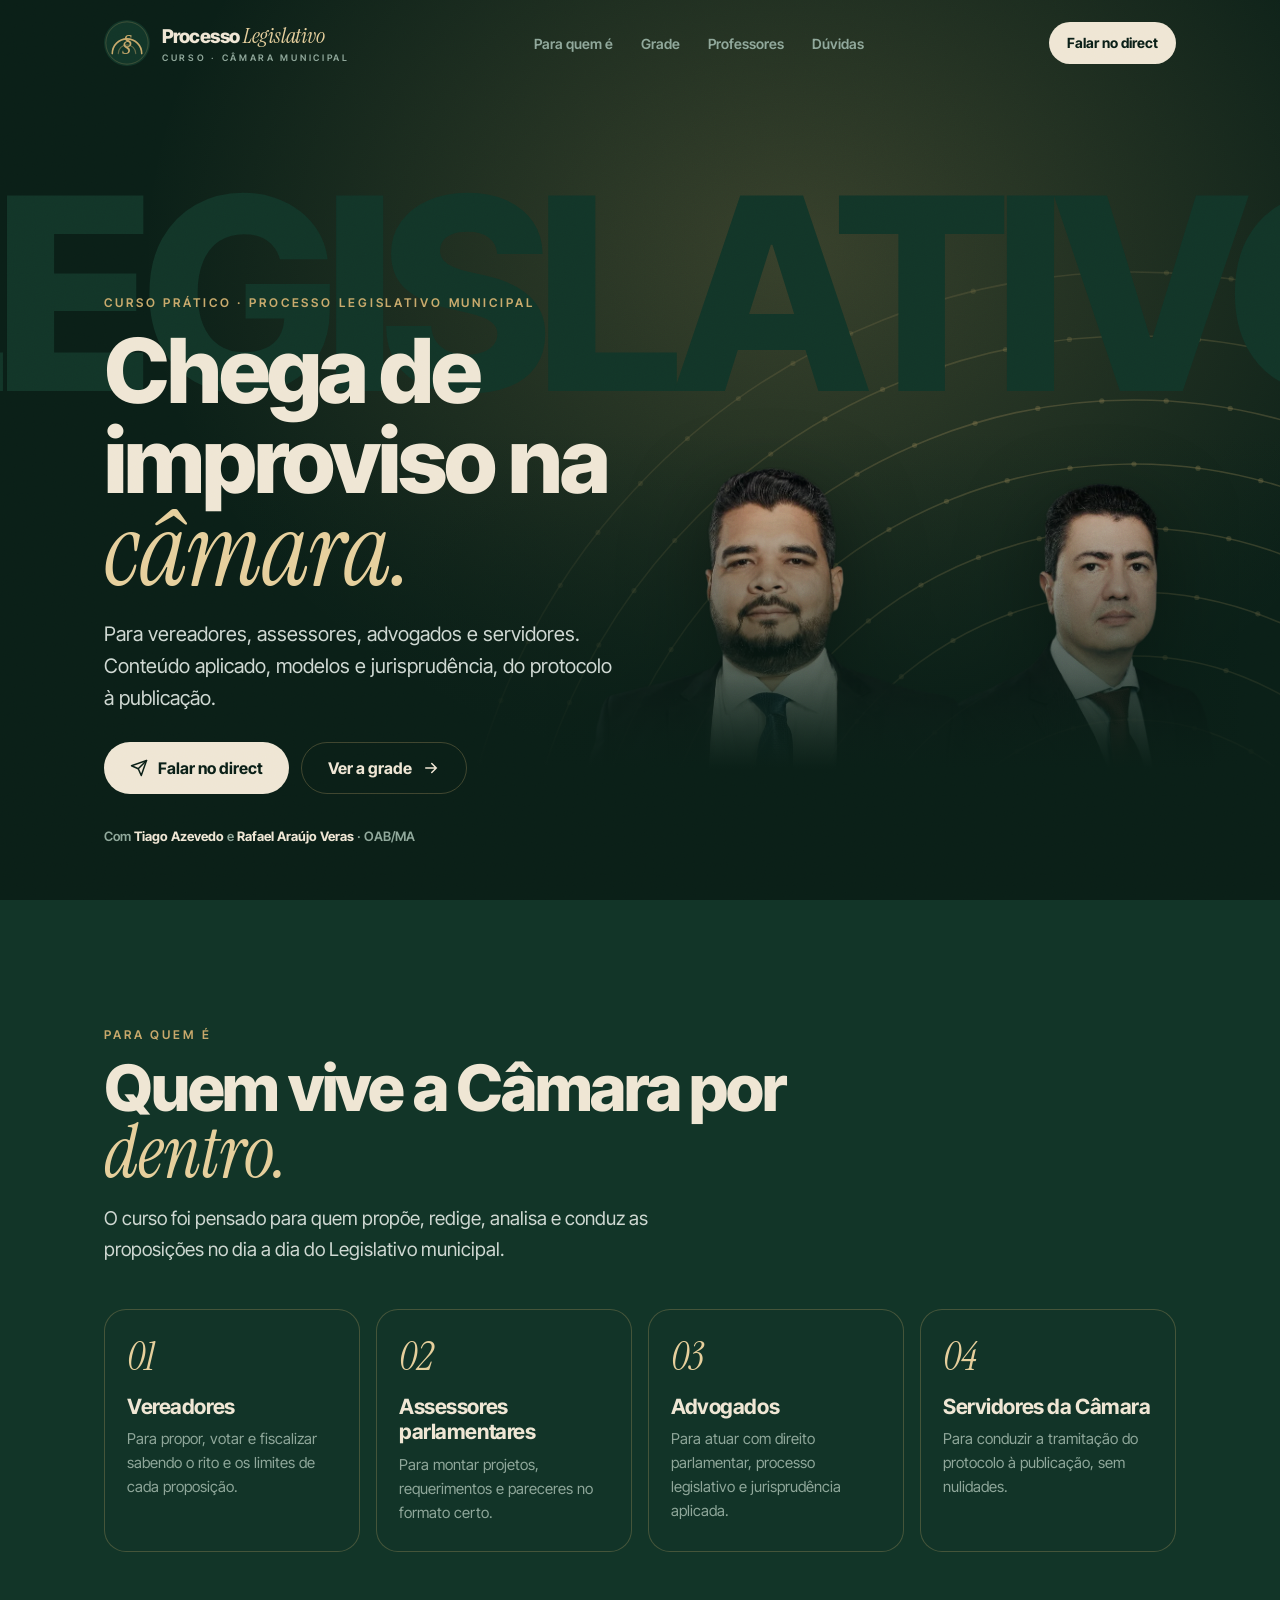
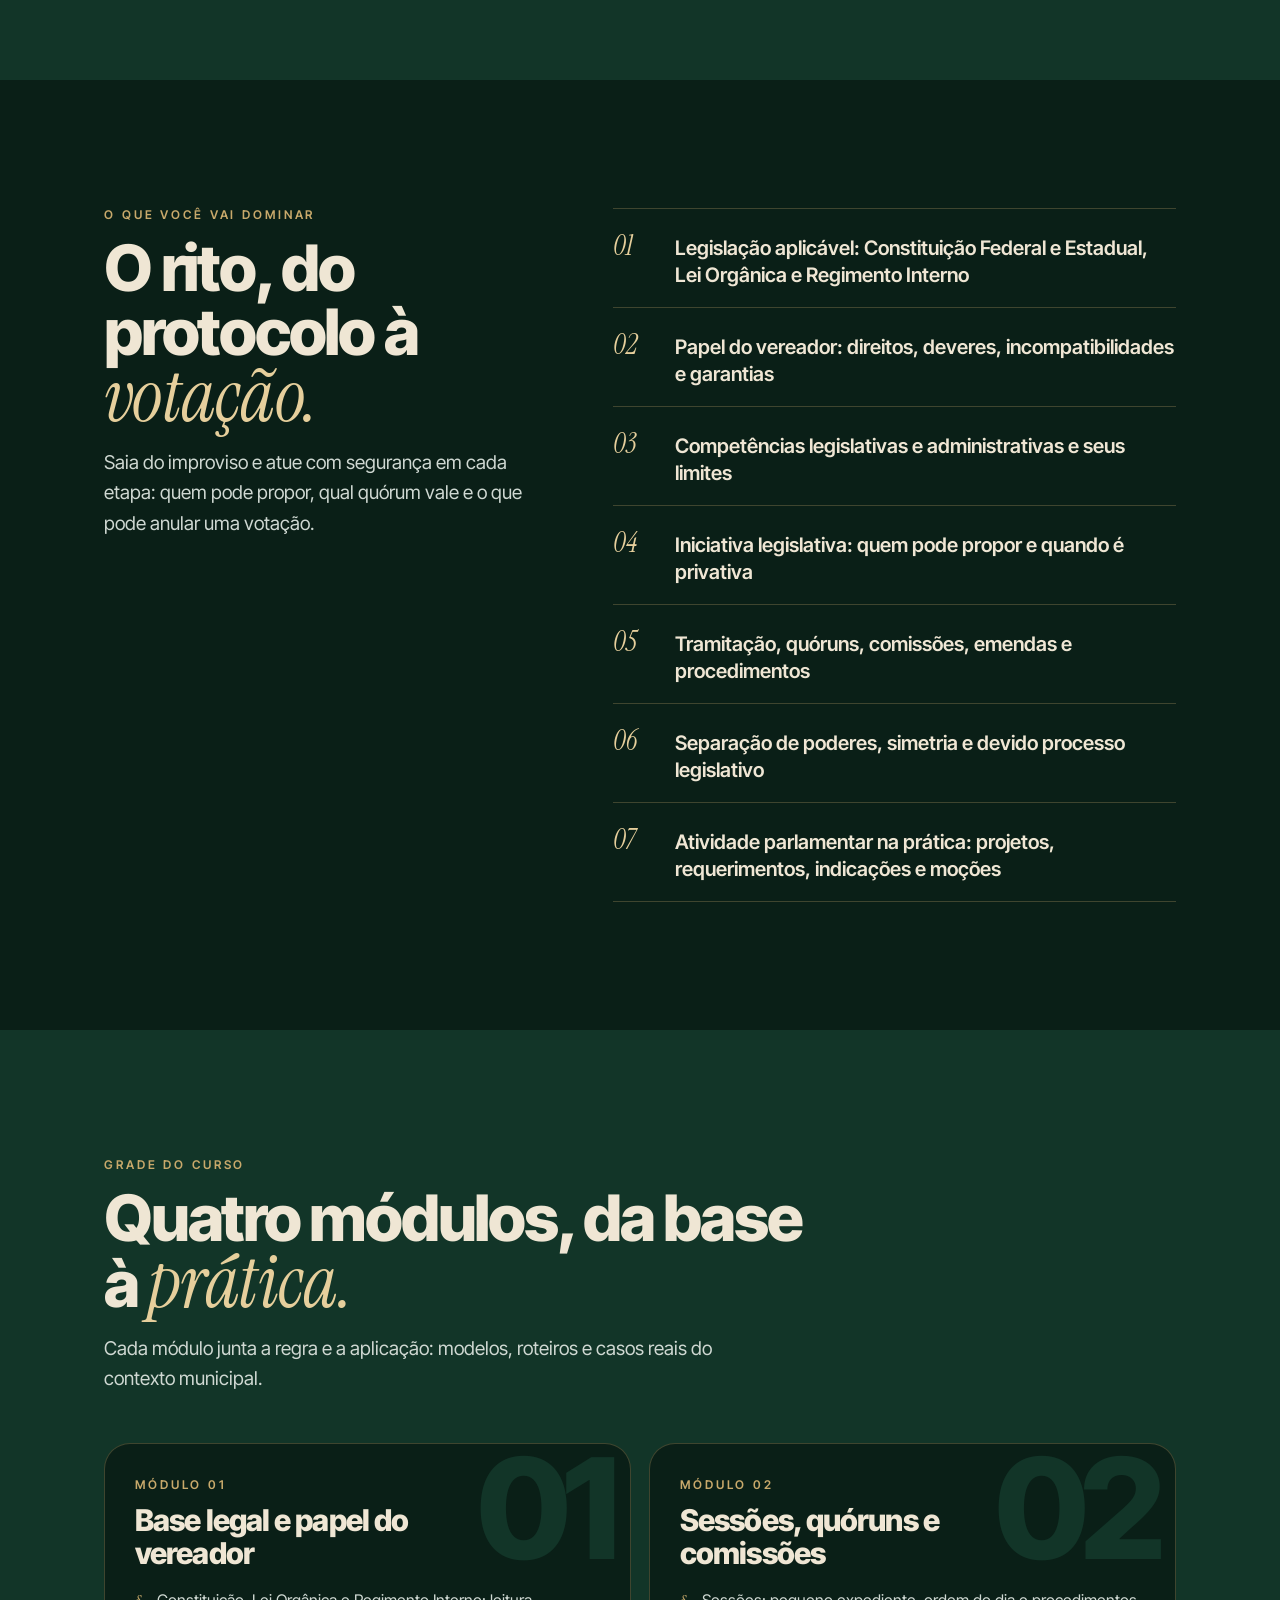
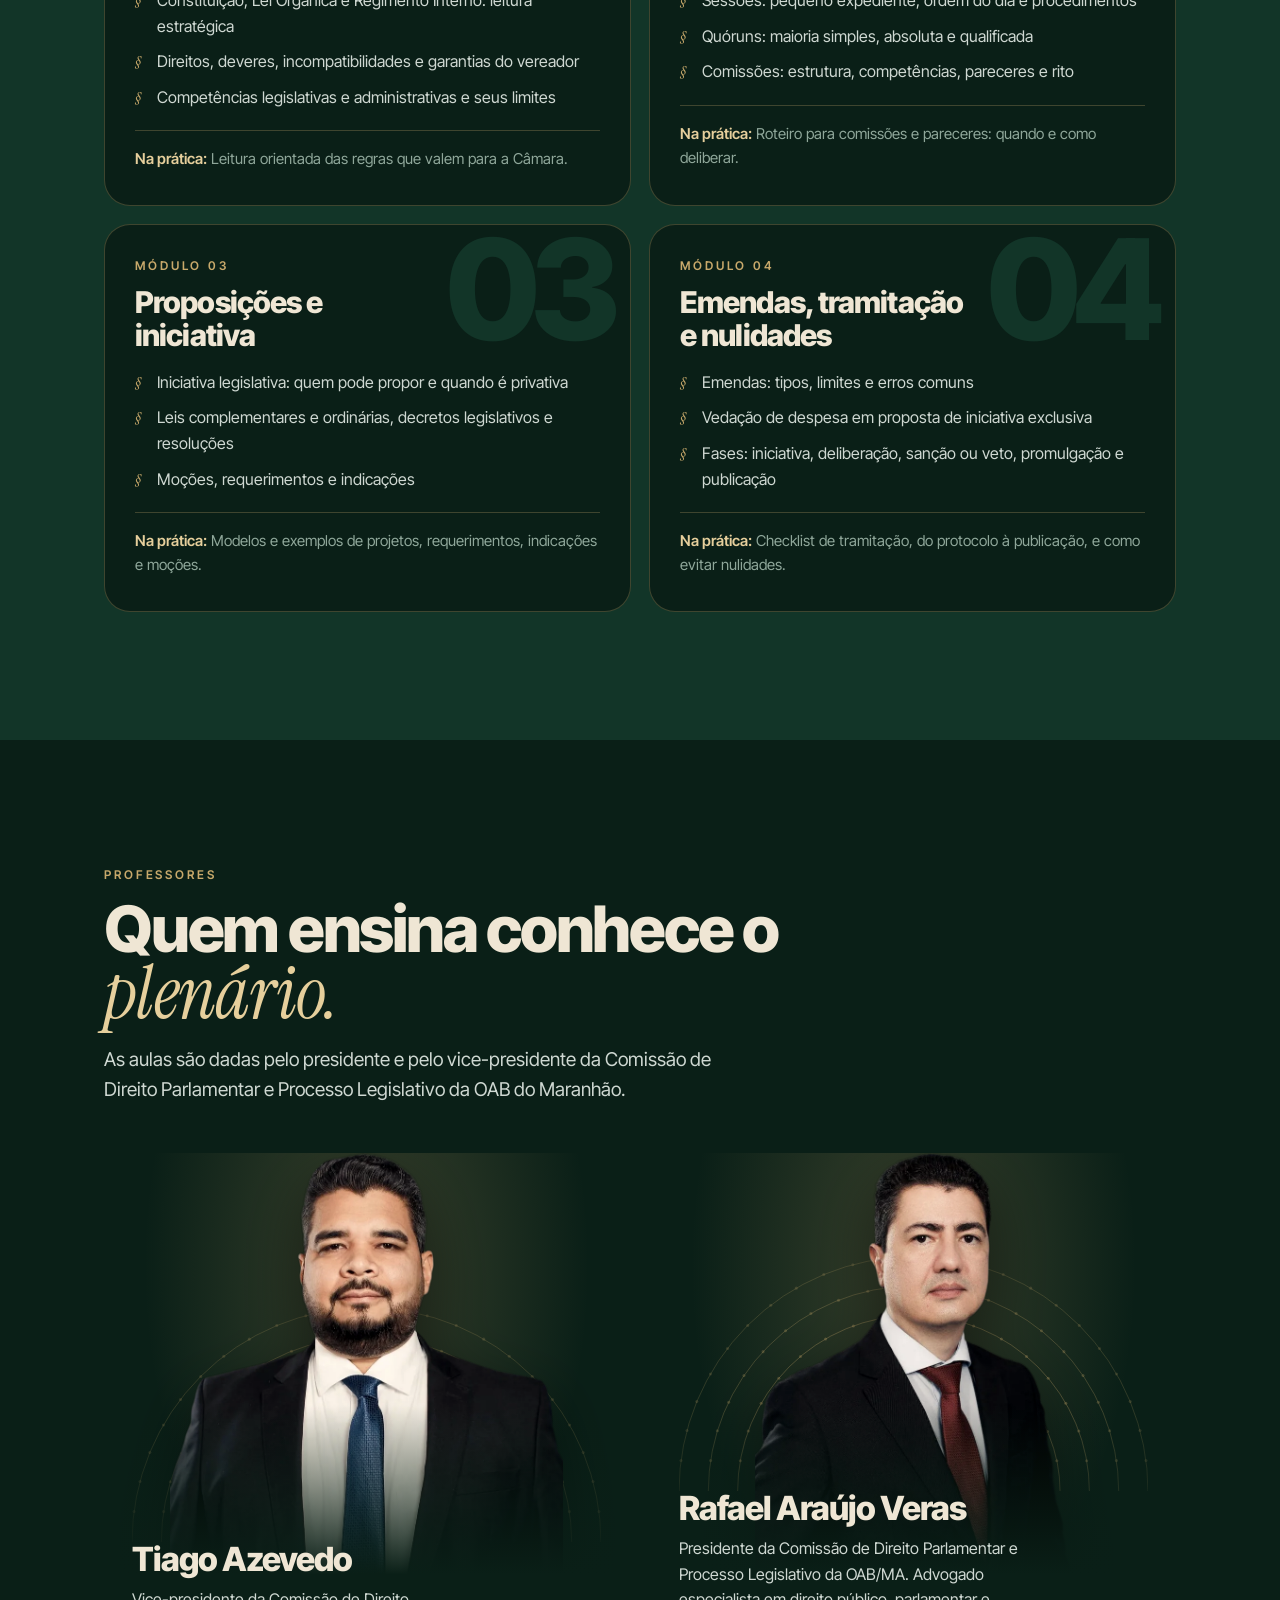
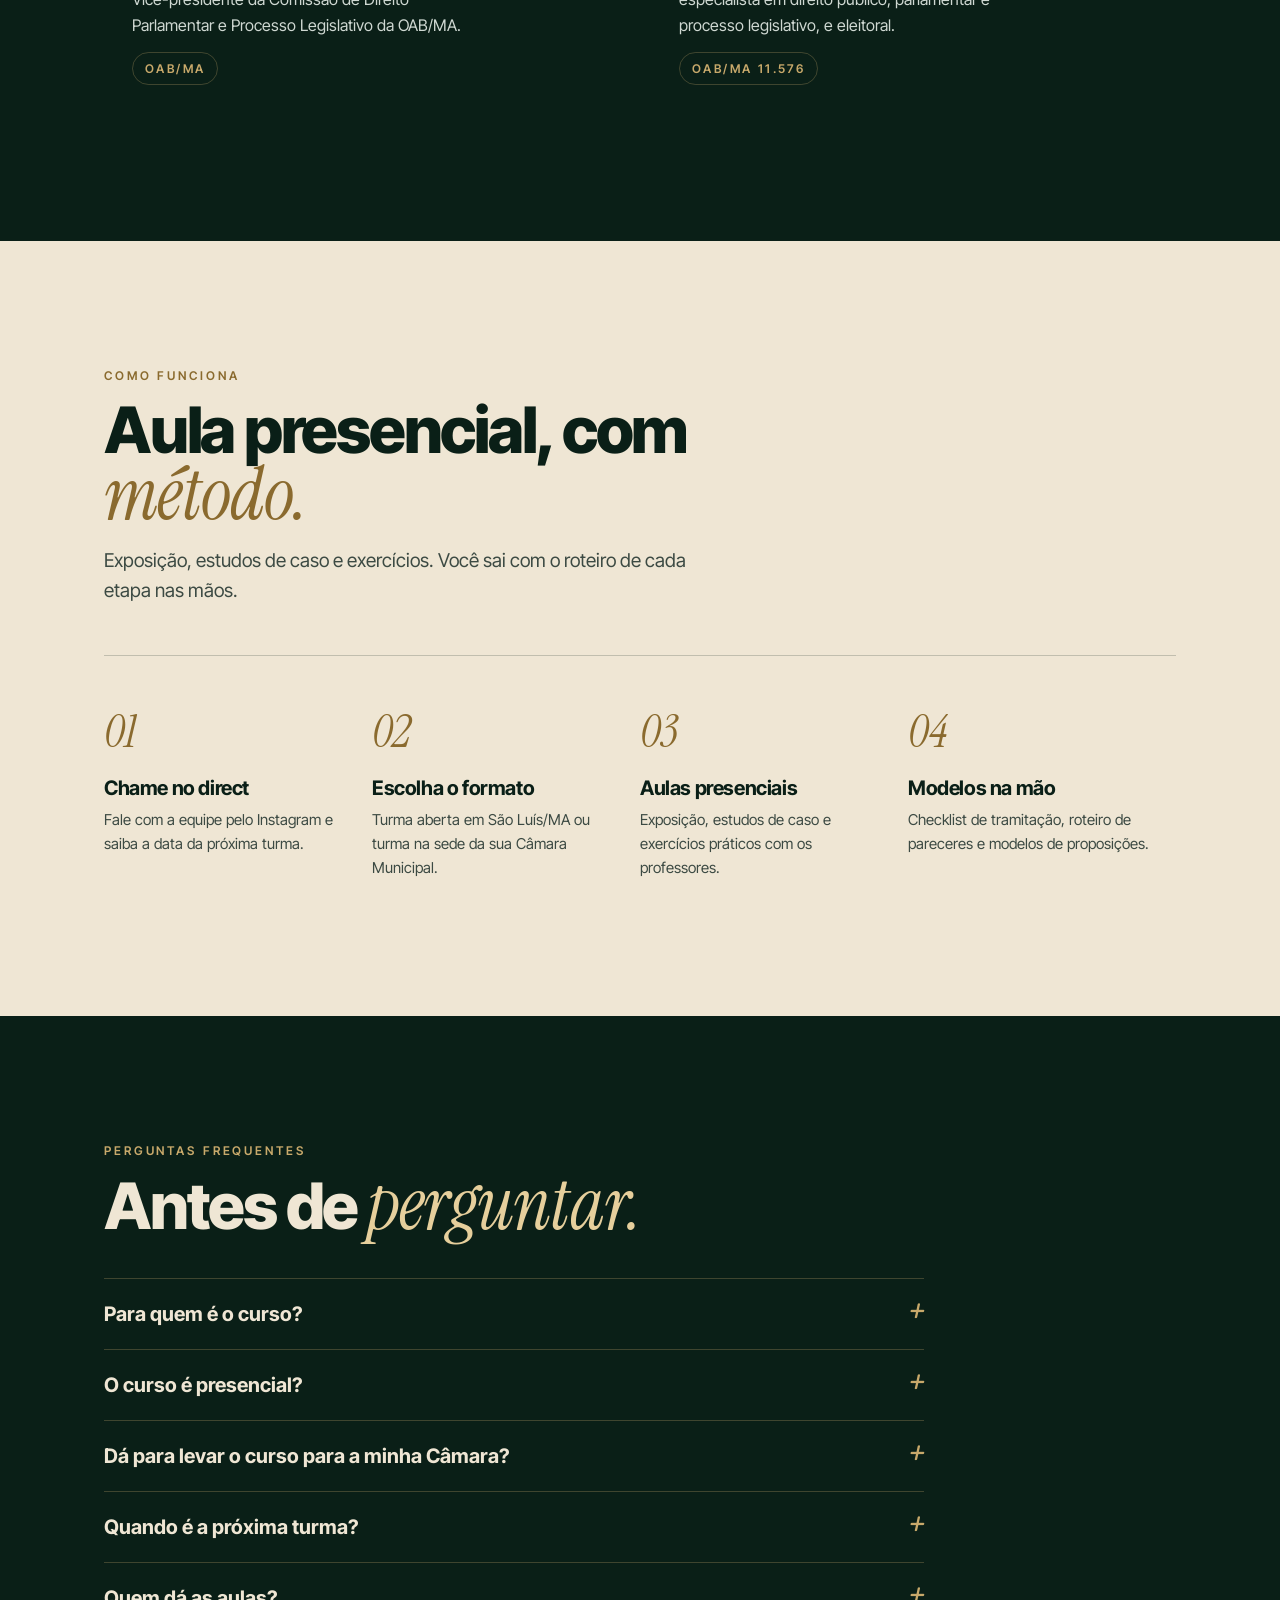
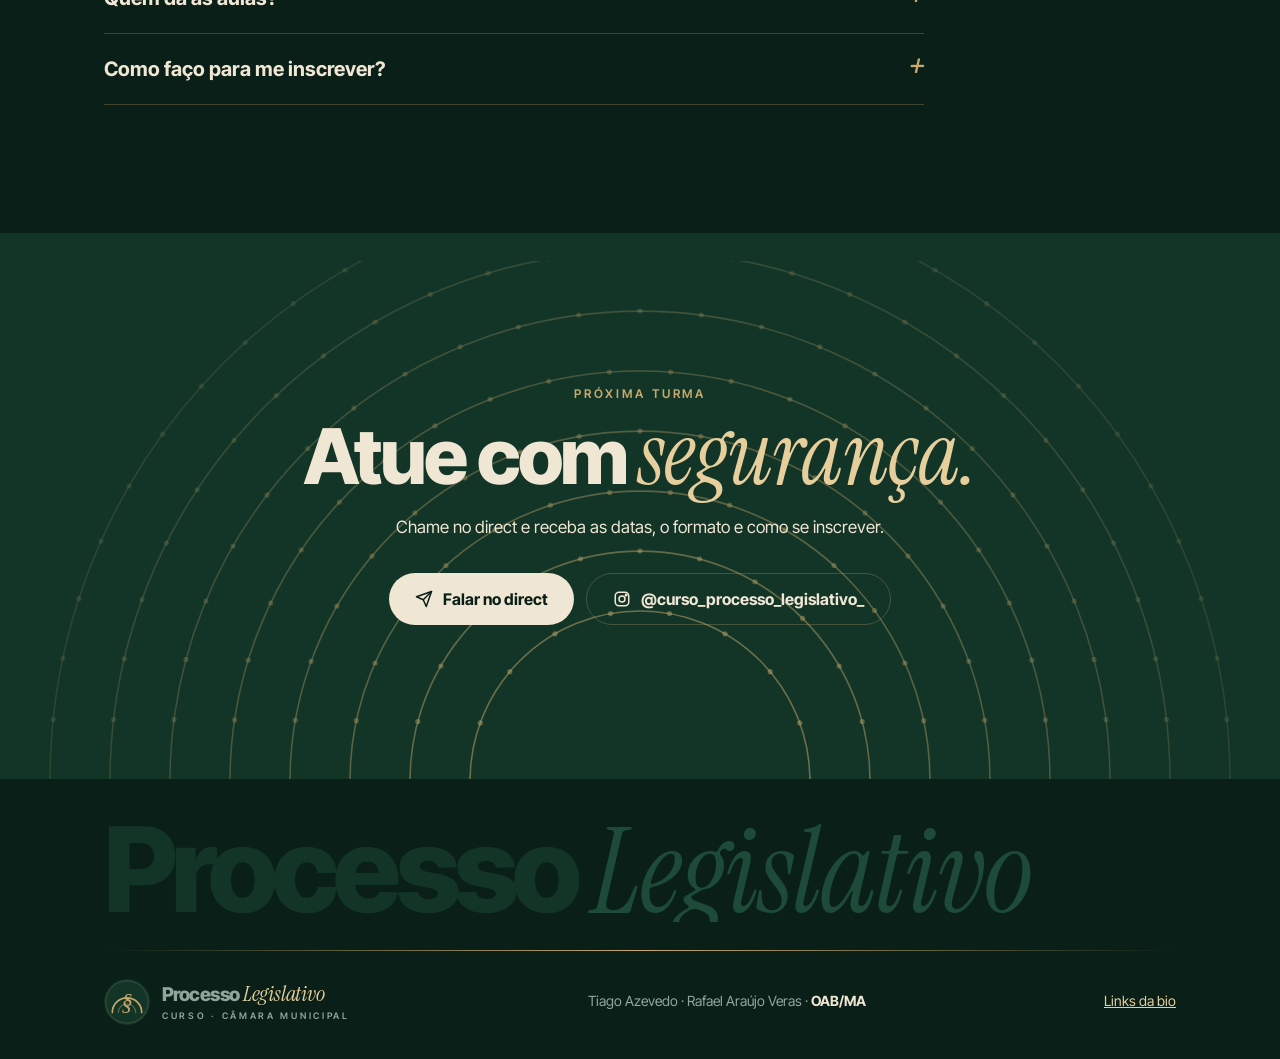
==== index.html @ 1306e3df "Site principal e mini site da bio do Curso de Processo Legislativo Claude-Session: https://claude.ai" ====
<!doctype html><html lang="pt-BR"><head><meta charset="utf-8"><meta name="viewport" content="width=device-width,initial-scale=1,viewport-fit=cover">
<title>Curso de Processo Legislativo · Câmara Municipal na prática</title><meta name="description" content="Curso presencial de processo legislativo municipal para vereadores, assessores parlamentares, advogados e servidores. Conteúdo aplicado, modelos e jurisprudência, com Tiago Azevedo e Rafael Araújo Veras (OAB/MA)."><link rel="canonical" href="https://cursoprocessolegislativo.pages.dev/"><meta name="theme-color" content="#0A1F17">
<meta property="og:type" content="website"><meta property="og:locale" content="pt_BR"><meta property="og:site_name" content="Curso de Processo Legislativo"><meta property="og:title" content="Curso de Processo Legislativo · Câmara Municipal na prática"><meta property="og:description" content="Curso presencial de processo legislativo municipal para vereadores, assessores parlamentares, advogados e servidores. Conteúdo aplicado, modelos e jurisprudência, com Tiago Azevedo e Rafael Araújo Veras (OAB/MA)."><meta property="og:url" content="https://cursoprocessolegislativo.pages.dev/"><meta property="og:image" content="https://cursoprocessolegislativo.pages.dev/assets/og.jpg"><meta property="og:image:width" content="1200"><meta property="og:image:height" content="630"><meta name="twitter:card" content="summary_large_image">
<script>document.documentElement.classList.add('js')</script><link rel="icon" href="/assets/simbolo.svg" type="image/svg+xml"><link rel="apple-touch-icon" href="/assets/avatar.png"><link rel="preconnect" href="https://fonts.googleapis.com"><link rel="preconnect" href="https://fonts.gstatic.com" crossorigin><link href="https://fonts.googleapis.com/css2?family=Inter+Tight:wght@400;500;600;700;800&family=Instrument+Serif:ital@0;1&display=swap" rel="stylesheet"><link rel="stylesheet" href="/assets/estilo.css"><script type="application/ld+json">{"@context":"https://schema.org","@type":"Course","name":"Curso de Processo Legislativo","description":"Curso presencial de processo legislativo municipal para vereadores, assessores parlamentares, advogados e servidores. Conteúdo aplicado, modelos e jurisprudência, com Tiago Azevedo e Rafael Araújo Veras (OAB/MA).","inLanguage":"pt-BR","url":"https://cursoprocessolegislativo.pages.dev/","provider":{"@type":"Organization","name":"Curso de Processo Legislativo","url":"https://cursoprocessolegislativo.pages.dev/","sameAs":["https://instagram.com/curso_processo_legislativo_"]},"instructor":[{"@type":"Person","name":"Tiago Azevedo","jobTitle":"Vice-presidente da Comissão de Direito Parlamentar e Processo Legislativo da OAB/MA"},{"@type":"Person","name":"Rafael Araújo Veras","jobTitle":"Presidente da Comissão de Direito Parlamentar e Processo Legislativo da OAB/MA"}],"audience":{"@type":"Audience","audienceType":"Vereadores, assessores parlamentares, advogados e servidores de câmaras municipais"},"teaches":["Lei Orgânica e Regimento Interno","Quóruns e sessões","Comissões e pareceres","Iniciativa legislativa e proposições","Emendas","Fases do processo legislativo e nulidades"],"hasCourseInstance":{"@type":"CourseInstance","courseMode":"onsite","location":{"@type":"Place","name":"São Luís, MA","address":{"@type":"PostalAddress","addressLocality":"São Luís","addressRegion":"MA","addressCountry":"BR"}}}}</script></head>
<body><div class="grao" aria-hidden="true"></div>
<header class="topo"><div class="wrap"><a class="marca" href="/" aria-label="Curso de Processo Legislativo, início"><img src="/assets/simbolo.svg" alt="" width="46" height="46"><span><b>Processo <span class="it">Legislativo</span></b><small>Curso · Câmara municipal</small></span></a><nav aria-label="Seções"><a href="#publico">Para quem é</a><a href="#grade">Grade</a><a href="#professores">Professores</a><a href="#faq">Dúvidas</a></nav><a class="btn btn-cr" href="https://ig.me/m/curso_processo_legislativo_" target="_blank" rel="noopener">Falar no direct</a></div></header>
<main>
<section class="heroi" aria-labelledby="h1">
 <svg class="arcos" viewBox="0 0 1100 700" aria-hidden="true" preserveAspectRatio="xMidYMax meet"><path d="M630.0 700A170 170 0 0 1 970.0 700" fill="none" stroke="#C8A96B" stroke-opacity="0.550" stroke-width="1.6"/><circle cx="640.3" cy="641.9" r="2.6" fill="#C8A96B" fill-opacity="0.495"/><circle cx="669.8" cy="590.7" r="2.6" fill="#C8A96B" fill-opacity="0.495"/><circle cx="715.0" cy="552.8" r="2.6" fill="#C8A96B" fill-opacity="0.495"/><circle cx="770.5" cy="532.6" r="2.6" fill="#C8A96B" fill-opacity="0.495"/><circle cx="829.5" cy="532.6" r="2.6" fill="#C8A96B" fill-opacity="0.495"/><circle cx="885.0" cy="552.8" r="2.6" fill="#C8A96B" fill-opacity="0.495"/><circle cx="930.2" cy="590.7" r="2.6" fill="#C8A96B" fill-opacity="0.495"/><circle cx="959.7" cy="641.9" r="2.6" fill="#C8A96B" fill-opacity="0.495"/><path d="M566.0 700A234 234 0 0 1 1034.0 700" fill="none" stroke="#C8A96B" stroke-opacity="0.500" stroke-width="1.6"/><circle cx="574.0" cy="639.4" r="2.6" fill="#C8A96B" fill-opacity="0.450"/><circle cx="597.4" cy="583.0" r="2.6" fill="#C8A96B" fill-opacity="0.450"/><circle cx="634.5" cy="534.5" r="2.6" fill="#C8A96B" fill-opacity="0.450"/><circle cx="683.0" cy="497.4" r="2.6" fill="#C8A96B" fill-opacity="0.450"/><circle cx="739.4" cy="474.0" r="2.6" fill="#C8A96B" fill-opacity="0.450"/><circle cx="800.0" cy="466.0" r="2.6" fill="#C8A96B" fill-opacity="0.450"/><circle cx="860.6" cy="474.0" r="2.6" fill="#C8A96B" fill-opacity="0.450"/><circle cx="917.0" cy="497.4" r="2.6" fill="#C8A96B" fill-opacity="0.450"/><circle cx="965.5" cy="534.5" r="2.6" fill="#C8A96B" fill-opacity="0.450"/><circle cx="1002.6" cy="583.0" r="2.6" fill="#C8A96B" fill-opacity="0.450"/><circle cx="1026.0" cy="639.4" r="2.6" fill="#C8A96B" fill-opacity="0.450"/><path d="M502.0 700A298 298 0 0 1 1098.0 700" fill="none" stroke="#C8A96B" stroke-opacity="0.450" stroke-width="1.6"/><circle cx="508.5" cy="638.0" r="2.6" fill="#C8A96B" fill-opacity="0.405"/><circle cx="527.8" cy="578.8" r="2.6" fill="#C8A96B" fill-opacity="0.405"/><circle cx="558.9" cy="524.8" r="2.6" fill="#C8A96B" fill-opacity="0.405"/><circle cx="600.6" cy="478.5" r="2.6" fill="#C8A96B" fill-opacity="0.405"/><circle cx="651.0" cy="441.9" r="2.6" fill="#C8A96B" fill-opacity="0.405"/><circle cx="707.9" cy="416.6" r="2.6" fill="#C8A96B" fill-opacity="0.405"/><circle cx="768.9" cy="403.6" r="2.6" fill="#C8A96B" fill-opacity="0.405"/><circle cx="831.1" cy="403.6" r="2.6" fill="#C8A96B" fill-opacity="0.405"/><circle cx="892.1" cy="416.6" r="2.6" fill="#C8A96B" fill-opacity="0.405"/><circle cx="949.0" cy="441.9" r="2.6" fill="#C8A96B" fill-opacity="0.405"/><circle cx="999.4" cy="478.5" r="2.6" fill="#C8A96B" fill-opacity="0.405"/><circle cx="1041.1" cy="524.8" r="2.6" fill="#C8A96B" fill-opacity="0.405"/><circle cx="1072.2" cy="578.8" r="2.6" fill="#C8A96B" fill-opacity="0.405"/><circle cx="1091.5" cy="638.0" r="2.6" fill="#C8A96B" fill-opacity="0.405"/><path d="M438.0 700A362 362 0 0 1 1162.0 700" fill="none" stroke="#C8A96B" stroke-opacity="0.400" stroke-width="1.6"/><circle cx="443.5" cy="637.1" r="2.6" fill="#C8A96B" fill-opacity="0.360"/><circle cx="459.8" cy="576.2" r="2.6" fill="#C8A96B" fill-opacity="0.360"/><circle cx="486.5" cy="519.0" r="2.6" fill="#C8A96B" fill-opacity="0.360"/><circle cx="522.7" cy="467.3" r="2.6" fill="#C8A96B" fill-opacity="0.360"/><circle cx="567.3" cy="422.7" r="2.6" fill="#C8A96B" fill-opacity="0.360"/><circle cx="619.0" cy="386.5" r="2.6" fill="#C8A96B" fill-opacity="0.360"/><circle cx="676.2" cy="359.8" r="2.6" fill="#C8A96B" fill-opacity="0.360"/><circle cx="737.1" cy="343.5" r="2.6" fill="#C8A96B" fill-opacity="0.360"/><circle cx="800.0" cy="338.0" r="2.6" fill="#C8A96B" fill-opacity="0.360"/><circle cx="862.9" cy="343.5" r="2.6" fill="#C8A96B" fill-opacity="0.360"/><circle cx="923.8" cy="359.8" r="2.6" fill="#C8A96B" fill-opacity="0.360"/><circle cx="981.0" cy="386.5" r="2.6" fill="#C8A96B" fill-opacity="0.360"/><circle cx="1032.7" cy="422.7" r="2.6" fill="#C8A96B" fill-opacity="0.360"/><circle cx="1077.3" cy="467.3" r="2.6" fill="#C8A96B" fill-opacity="0.360"/><circle cx="1113.5" cy="519.0" r="2.6" fill="#C8A96B" fill-opacity="0.360"/><circle cx="1140.2" cy="576.2" r="2.6" fill="#C8A96B" fill-opacity="0.360"/><circle cx="1156.5" cy="637.1" r="2.6" fill="#C8A96B" fill-opacity="0.360"/><path d="M374.0 700A426 426 0 0 1 1226.0 700" fill="none" stroke="#C8A96B" stroke-opacity="0.350" stroke-width="1.6"/><circle cx="378.8" cy="636.5" r="2.6" fill="#C8A96B" fill-opacity="0.315"/><circle cx="392.9" cy="574.4" r="2.6" fill="#C8A96B" fill-opacity="0.315"/><circle cx="416.2" cy="515.2" r="2.6" fill="#C8A96B" fill-opacity="0.315"/><circle cx="448.0" cy="460.0" r="2.6" fill="#C8A96B" fill-opacity="0.315"/><circle cx="487.7" cy="410.2" r="2.6" fill="#C8A96B" fill-opacity="0.315"/><circle cx="534.4" cy="366.9" r="2.6" fill="#C8A96B" fill-opacity="0.315"/><circle cx="587.0" cy="331.1" r="2.6" fill="#C8A96B" fill-opacity="0.315"/><circle cx="644.4" cy="303.4" r="2.6" fill="#C8A96B" fill-opacity="0.315"/><circle cx="705.2" cy="284.7" r="2.6" fill="#C8A96B" fill-opacity="0.315"/><circle cx="768.2" cy="275.2" r="2.6" fill="#C8A96B" fill-opacity="0.315"/><circle cx="831.8" cy="275.2" r="2.6" fill="#C8A96B" fill-opacity="0.315"/><circle cx="894.8" cy="284.7" r="2.6" fill="#C8A96B" fill-opacity="0.315"/><circle cx="955.6" cy="303.4" r="2.6" fill="#C8A96B" fill-opacity="0.315"/><circle cx="1013.0" cy="331.1" r="2.6" fill="#C8A96B" fill-opacity="0.315"/><circle cx="1065.6" cy="366.9" r="2.6" fill="#C8A96B" fill-opacity="0.315"/><circle cx="1112.3" cy="410.2" r="2.6" fill="#C8A96B" fill-opacity="0.315"/><circle cx="1152.0" cy="460.0" r="2.6" fill="#C8A96B" fill-opacity="0.315"/><circle cx="1183.8" cy="515.2" r="2.6" fill="#C8A96B" fill-opacity="0.315"/><circle cx="1207.1" cy="574.4" r="2.6" fill="#C8A96B" fill-opacity="0.315"/><circle cx="1221.2" cy="636.5" r="2.6" fill="#C8A96B" fill-opacity="0.315"/><path d="M310.0 700A490 490 0 0 1 1290.0 700" fill="none" stroke="#C8A96B" stroke-opacity="0.300" stroke-width="1.6"/><circle cx="314.2" cy="636.0" r="2.6" fill="#C8A96B" fill-opacity="0.270"/><circle cx="326.7" cy="573.2" r="2.6" fill="#C8A96B" fill-opacity="0.270"/><circle cx="347.3" cy="512.5" r="2.6" fill="#C8A96B" fill-opacity="0.270"/><circle cx="375.6" cy="455.0" r="2.6" fill="#C8A96B" fill-opacity="0.270"/><circle cx="411.3" cy="401.7" r="2.6" fill="#C8A96B" fill-opacity="0.270"/><circle cx="453.5" cy="353.5" r="2.6" fill="#C8A96B" fill-opacity="0.270"/><circle cx="501.7" cy="311.3" r="2.6" fill="#C8A96B" fill-opacity="0.270"/><circle cx="555.0" cy="275.6" r="2.6" fill="#C8A96B" fill-opacity="0.270"/><circle cx="612.5" cy="247.3" r="2.6" fill="#C8A96B" fill-opacity="0.270"/><circle cx="673.2" cy="226.7" r="2.6" fill="#C8A96B" fill-opacity="0.270"/><circle cx="736.0" cy="214.2" r="2.6" fill="#C8A96B" fill-opacity="0.270"/><circle cx="800.0" cy="210.0" r="2.6" fill="#C8A96B" fill-opacity="0.270"/><circle cx="864.0" cy="214.2" r="2.6" fill="#C8A96B" fill-opacity="0.270"/><circle cx="926.8" cy="226.7" r="2.6" fill="#C8A96B" fill-opacity="0.270"/><circle cx="987.5" cy="247.3" r="2.6" fill="#C8A96B" fill-opacity="0.270"/><circle cx="1045.0" cy="275.6" r="2.6" fill="#C8A96B" fill-opacity="0.270"/><circle cx="1098.3" cy="311.3" r="2.6" fill="#C8A96B" fill-opacity="0.270"/><circle cx="1146.5" cy="353.5" r="2.6" fill="#C8A96B" fill-opacity="0.270"/><circle cx="1188.7" cy="401.7" r="2.6" fill="#C8A96B" fill-opacity="0.270"/><circle cx="1224.4" cy="455.0" r="2.6" fill="#C8A96B" fill-opacity="0.270"/><circle cx="1252.7" cy="512.5" r="2.6" fill="#C8A96B" fill-opacity="0.270"/><circle cx="1273.3" cy="573.2" r="2.6" fill="#C8A96B" fill-opacity="0.270"/><circle cx="1285.8" cy="636.0" r="2.6" fill="#C8A96B" fill-opacity="0.270"/><path d="M246.0 700A554 554 0 0 1 1354.0 700" fill="none" stroke="#C8A96B" stroke-opacity="0.250" stroke-width="1.6"/><circle cx="249.7" cy="635.7" r="2.6" fill="#C8A96B" fill-opacity="0.225"/><circle cx="260.9" cy="572.2" r="2.6" fill="#C8A96B" fill-opacity="0.225"/><circle cx="279.4" cy="510.5" r="2.6" fill="#C8A96B" fill-opacity="0.225"/><circle cx="304.9" cy="451.4" r="2.6" fill="#C8A96B" fill-opacity="0.225"/><circle cx="337.1" cy="395.6" r="2.6" fill="#C8A96B" fill-opacity="0.225"/><circle cx="375.6" cy="343.9" r="2.6" fill="#C8A96B" fill-opacity="0.225"/><circle cx="419.8" cy="297.0" r="2.6" fill="#C8A96B" fill-opacity="0.225"/><circle cx="469.2" cy="255.6" r="2.6" fill="#C8A96B" fill-opacity="0.225"/><circle cx="523.0" cy="220.2" r="2.6" fill="#C8A96B" fill-opacity="0.225"/><circle cx="580.6" cy="191.3" r="2.6" fill="#C8A96B" fill-opacity="0.225"/><circle cx="641.1" cy="169.3" r="2.6" fill="#C8A96B" fill-opacity="0.225"/><circle cx="703.8" cy="154.4" r="2.6" fill="#C8A96B" fill-opacity="0.225"/><circle cx="767.8" cy="146.9" r="2.6" fill="#C8A96B" fill-opacity="0.225"/><circle cx="832.2" cy="146.9" r="2.6" fill="#C8A96B" fill-opacity="0.225"/><circle cx="896.2" cy="154.4" r="2.6" fill="#C8A96B" fill-opacity="0.225"/><circle cx="958.9" cy="169.3" r="2.6" fill="#C8A96B" fill-opacity="0.225"/><circle cx="1019.4" cy="191.3" r="2.6" fill="#C8A96B" fill-opacity="0.225"/><circle cx="1077.0" cy="220.2" r="2.6" fill="#C8A96B" fill-opacity="0.225"/><circle cx="1130.8" cy="255.6" r="2.6" fill="#C8A96B" fill-opacity="0.225"/><circle cx="1180.2" cy="297.0" r="2.6" fill="#C8A96B" fill-opacity="0.225"/><circle cx="1224.4" cy="343.9" r="2.6" fill="#C8A96B" fill-opacity="0.225"/><circle cx="1262.9" cy="395.6" r="2.6" fill="#C8A96B" fill-opacity="0.225"/><circle cx="1295.1" cy="451.4" r="2.6" fill="#C8A96B" fill-opacity="0.225"/><circle cx="1320.6" cy="510.5" r="2.6" fill="#C8A96B" fill-opacity="0.225"/><circle cx="1339.1" cy="572.2" r="2.6" fill="#C8A96B" fill-opacity="0.225"/><circle cx="1350.3" cy="635.7" r="2.6" fill="#C8A96B" fill-opacity="0.225"/><path d="M182.0 700A618 618 0 0 1 1418.0 700" fill="none" stroke="#C8A96B" stroke-opacity="0.200" stroke-width="1.6"/><circle cx="185.4" cy="635.4" r="2.6" fill="#C8A96B" fill-opacity="0.180"/><circle cx="195.5" cy="571.5" r="2.6" fill="#C8A96B" fill-opacity="0.180"/><circle cx="212.2" cy="509.0" r="2.6" fill="#C8A96B" fill-opacity="0.180"/><circle cx="235.4" cy="448.6" r="2.6" fill="#C8A96B" fill-opacity="0.180"/><circle cx="264.8" cy="391.0" r="2.6" fill="#C8A96B" fill-opacity="0.180"/><circle cx="300.0" cy="336.7" r="2.6" fill="#C8A96B" fill-opacity="0.180"/><circle cx="340.7" cy="286.5" r="2.6" fill="#C8A96B" fill-opacity="0.180"/><circle cx="386.5" cy="240.7" r="2.6" fill="#C8A96B" fill-opacity="0.180"/><circle cx="436.7" cy="200.0" r="2.6" fill="#C8A96B" fill-opacity="0.180"/><circle cx="491.0" cy="164.8" r="2.6" fill="#C8A96B" fill-opacity="0.180"/><circle cx="548.6" cy="135.4" r="2.6" fill="#C8A96B" fill-opacity="0.180"/><circle cx="609.0" cy="112.2" r="2.6" fill="#C8A96B" fill-opacity="0.180"/><circle cx="671.5" cy="95.5" r="2.6" fill="#C8A96B" fill-opacity="0.180"/><circle cx="735.4" cy="85.4" r="2.6" fill="#C8A96B" fill-opacity="0.180"/><circle cx="800.0" cy="82.0" r="2.6" fill="#C8A96B" fill-opacity="0.180"/><circle cx="864.6" cy="85.4" r="2.6" fill="#C8A96B" fill-opacity="0.180"/><circle cx="928.5" cy="95.5" r="2.6" fill="#C8A96B" fill-opacity="0.180"/><circle cx="991.0" cy="112.2" r="2.6" fill="#C8A96B" fill-opacity="0.180"/><circle cx="1051.4" cy="135.4" r="2.6" fill="#C8A96B" fill-opacity="0.180"/><circle cx="1109.0" cy="164.8" r="2.6" fill="#C8A96B" fill-opacity="0.180"/><circle cx="1163.3" cy="200.0" r="2.6" fill="#C8A96B" fill-opacity="0.180"/><circle cx="1213.5" cy="240.7" r="2.6" fill="#C8A96B" fill-opacity="0.180"/><circle cx="1259.3" cy="286.5" r="2.6" fill="#C8A96B" fill-opacity="0.180"/><circle cx="1300.0" cy="336.7" r="2.6" fill="#C8A96B" fill-opacity="0.180"/><circle cx="1335.2" cy="391.0" r="2.6" fill="#C8A96B" fill-opacity="0.180"/><circle cx="1364.6" cy="448.6" r="2.6" fill="#C8A96B" fill-opacity="0.180"/><circle cx="1387.8" cy="509.0" r="2.6" fill="#C8A96B" fill-opacity="0.180"/><circle cx="1404.5" cy="571.5" r="2.6" fill="#C8A96B" fill-opacity="0.180"/><circle cx="1414.6" cy="635.4" r="2.6" fill="#C8A96B" fill-opacity="0.180"/><path d="M118.0 700A682 682 0 0 1 1482.0 700" fill="none" stroke="#C8A96B" stroke-opacity="0.150" stroke-width="1.6"/><circle cx="121.1" cy="635.2" r="2.6" fill="#C8A96B" fill-opacity="0.135"/><circle cx="130.3" cy="570.9" r="2.6" fill="#C8A96B" fill-opacity="0.135"/><circle cx="145.6" cy="507.9" r="2.6" fill="#C8A96B" fill-opacity="0.135"/><circle cx="166.9" cy="446.5" r="2.6" fill="#C8A96B" fill-opacity="0.135"/><circle cx="193.8" cy="387.5" r="2.6" fill="#C8A96B" fill-opacity="0.135"/><circle cx="226.3" cy="331.3" r="2.6" fill="#C8A96B" fill-opacity="0.135"/><circle cx="263.9" cy="278.4" r="2.6" fill="#C8A96B" fill-opacity="0.135"/><circle cx="306.4" cy="229.4" r="2.6" fill="#C8A96B" fill-opacity="0.135"/><circle cx="353.4" cy="184.6" r="2.6" fill="#C8A96B" fill-opacity="0.135"/><circle cx="404.4" cy="144.5" r="2.6" fill="#C8A96B" fill-opacity="0.135"/><circle cx="459.0" cy="109.4" r="2.6" fill="#C8A96B" fill-opacity="0.135"/><circle cx="516.7" cy="79.6" r="2.6" fill="#C8A96B" fill-opacity="0.135"/><circle cx="576.9" cy="55.5" r="2.6" fill="#C8A96B" fill-opacity="0.135"/><circle cx="639.2" cy="37.2" r="2.6" fill="#C8A96B" fill-opacity="0.135"/><circle cx="702.9" cy="24.9" r="2.6" fill="#C8A96B" fill-opacity="0.135"/><circle cx="767.5" cy="18.8" r="2.6" fill="#C8A96B" fill-opacity="0.135"/><circle cx="832.5" cy="18.8" r="2.6" fill="#C8A96B" fill-opacity="0.135"/><circle cx="897.1" cy="24.9" r="2.6" fill="#C8A96B" fill-opacity="0.135"/><circle cx="960.8" cy="37.2" r="2.6" fill="#C8A96B" fill-opacity="0.135"/><circle cx="1023.1" cy="55.5" r="2.6" fill="#C8A96B" fill-opacity="0.135"/><circle cx="1083.3" cy="79.6" r="2.6" fill="#C8A96B" fill-opacity="0.135"/><circle cx="1141.0" cy="109.4" r="2.6" fill="#C8A96B" fill-opacity="0.135"/><circle cx="1195.6" cy="144.5" r="2.6" fill="#C8A96B" fill-opacity="0.135"/><circle cx="1246.6" cy="184.6" r="2.6" fill="#C8A96B" fill-opacity="0.135"/><circle cx="1293.6" cy="229.4" r="2.6" fill="#C8A96B" fill-opacity="0.135"/><circle cx="1336.1" cy="278.4" r="2.6" fill="#C8A96B" fill-opacity="0.135"/><circle cx="1373.7" cy="331.3" r="2.6" fill="#C8A96B" fill-opacity="0.135"/><circle cx="1406.2" cy="387.5" r="2.6" fill="#C8A96B" fill-opacity="0.135"/><circle cx="1433.1" cy="446.5" r="2.6" fill="#C8A96B" fill-opacity="0.135"/><circle cx="1454.4" cy="507.9" r="2.6" fill="#C8A96B" fill-opacity="0.135"/><circle cx="1469.7" cy="570.9" r="2.6" fill="#C8A96B" fill-opacity="0.135"/><circle cx="1478.9" cy="635.2" r="2.6" fill="#C8A96B" fill-opacity="0.135"/></svg>
 <div class="gigante" aria-hidden="true">LEGISLATIVO</div>
 <div class="pessoas" aria-hidden="true"><img class="p-r" src="/assets/rafael.webp" alt="" width="672" height="900" fetchpriority="high"><img class="p-t" src="/assets/tiago.webp" alt="" width="833" height="900" fetchpriority="high"></div>
 <div class="degrade"></div>
 <div class="wrap"><div class="texto">
  <div class="rot">Curso prático · Processo legislativo municipal</div>
  <h1 id="h1" class="t">Chega de improviso na <span class="it">câmara.</span></h1>
  <p class="sub">Para vereadores, assessores, advogados e servidores. Conteúdo aplicado, modelos e jurisprudência, do protocolo à publicação.</p>
  <div class="acoes"><a class="btn btn-cr" href="https://ig.me/m/curso_processo_legislativo_" target="_blank" rel="noopener"><svg viewBox="0 0 24 24" fill="none" stroke="currentColor" stroke-width="2" stroke-linecap="round" stroke-linejoin="round" aria-hidden="true"><path d="M22 2 11 13"/><path d="M22 2 15 22l-4-9-9-4 20-7z"/></svg>Falar no direct</a><a class="btn btn-li" href="#grade">Ver a grade <svg viewBox="0 0 24 24" fill="none" stroke="currentColor" stroke-width="2" stroke-linecap="round" aria-hidden="true"><path d="M5 12h14M13 6l6 6-6 6"/></svg></a></div>
  <div class="nomes">Com <b>Tiago Azevedo</b> e <b>Rafael Araújo Veras</b> · OAB/MA</div>
 </div></div>
</section>

<section id="publico" class="sec musgo"><div class="wrap">
 <div class="rot rev">Para quem é</div>
 <h2 class="t rev">Quem vive a Câmara por <span class="it">dentro.</span></h2>
 <p class="lead rev">O curso foi pensado para quem propõe, redige, analisa e conduz as proposições no dia a dia do Legislativo municipal.</p>
 <div class="publico"><article class="rev"><div class="n">01</div><h3>Vereadores</h3><p>Para propor, votar e fiscalizar sabendo o rito e os limites de cada proposição.</p></article><article class="rev"><div class="n">02</div><h3>Assessores parlamentares</h3><p>Para montar projetos, requerimentos e pareceres no formato certo.</p></article><article class="rev"><div class="n">03</div><h3>Advogados</h3><p>Para atuar com direito parlamentar, processo legislativo e jurisprudência aplicada.</p></article><article class="rev"><div class="n">04</div><h3>Servidores da Câmara</h3><p>Para conduzir a tramitação do protocolo à publicação, sem nulidades.</p></article></div>
</div></section>

<section class="sec"><div class="wrap dominio">
 <div><div class="rot rev">O que você vai dominar</div><h2 class="t rev">O rito, do protocolo à <span class="it">votação.</span></h2><p class="lead rev">Saia do improviso e atue com segurança em cada etapa: quem pode propor, qual quórum vale e o que pode anular uma votação.</p></div>
 <ol class="lista"><li class="rev"><span>01</span>Legislação aplicável: Constituição Federal e Estadual, Lei Orgânica e Regimento Interno</li><li class="rev"><span>02</span>Papel do vereador: direitos, deveres, incompatibilidades e garantias</li><li class="rev"><span>03</span>Competências legislativas e administrativas e seus limites</li><li class="rev"><span>04</span>Iniciativa legislativa: quem pode propor e quando é privativa</li><li class="rev"><span>05</span>Tramitação, quóruns, comissões, emendas e procedimentos</li><li class="rev"><span>06</span>Separação de poderes, simetria e devido processo legislativo</li><li class="rev"><span>07</span>Atividade parlamentar na prática: projetos, requerimentos, indicações e moções</li></ol>
</div></section>

<section id="grade" class="sec musgo"><div class="wrap">
 <div class="rot rev">Grade do curso</div>
 <h2 class="t rev">Quatro módulos, da base à <span class="it">prática.</span></h2>
 <p class="lead rev">Cada módulo junta a regra e a aplicação: modelos, roteiros e casos reais do contexto municipal.</p>
 <div class="modulos"><article class="mod rev"><div class="num" aria-hidden="true">01</div><div class="rot">Módulo 01</div><h3>Base legal e papel do vereador</h3><ul><li>Constituição, Lei Orgânica e Regimento Interno: leitura estratégica</li><li>Direitos, deveres, incompatibilidades e garantias do vereador</li><li>Competências legislativas e administrativas e seus limites</li></ul><div class="pratica"><b>Na prática:</b> Leitura orientada das regras que valem para a Câmara.</div></article><article class="mod rev"><div class="num" aria-hidden="true">02</div><div class="rot">Módulo 02</div><h3>Sessões, quóruns e comissões</h3><ul><li>Sessões: pequeno expediente, ordem do dia e procedimentos</li><li>Quóruns: maioria simples, absoluta e qualificada</li><li>Comissões: estrutura, competências, pareceres e rito</li></ul><div class="pratica"><b>Na prática:</b> Roteiro para comissões e pareceres: quando e como deliberar.</div></article><article class="mod rev"><div class="num" aria-hidden="true">03</div><div class="rot">Módulo 03</div><h3>Proposições e iniciativa</h3><ul><li>Iniciativa legislativa: quem pode propor e quando é privativa</li><li>Leis complementares e ordinárias, decretos legislativos e resoluções</li><li>Moções, requerimentos e indicações</li></ul><div class="pratica"><b>Na prática:</b> Modelos e exemplos de projetos, requerimentos, indicações e moções.</div></article><article class="mod rev"><div class="num" aria-hidden="true">04</div><div class="rot">Módulo 04</div><h3>Emendas, tramitação e nulidades</h3><ul><li>Emendas: tipos, limites e erros comuns</li><li>Vedação de despesa em proposta de iniciativa exclusiva</li><li>Fases: iniciativa, deliberação, sanção ou veto, promulgação e publicação</li></ul><div class="pratica"><b>Na prática:</b> Checklist de tramitação, do protocolo à publicação, e como evitar nulidades.</div></article></div>
</div></section>

<section id="professores" class="sec"><div class="wrap">
 <div class="rot rev">Professores</div>
 <h2 class="t rev">Quem ensina conhece o <span class="it">plenário.</span></h2>
 <p class="lead rev">As aulas são dadas pelo presidente e pelo vice-presidente da Comissão de Direito Parlamentar e Processo Legislativo da OAB do Maranhão.</p>
 <div class="profs"><article class="prof rev"><svg class="arcos" viewBox="0 0 800 420" aria-hidden="true" preserveAspectRatio="xMidYMax meet"><path d="M250.0 420A150 150 0 0 1 550.0 420" fill="none" stroke="#C8A96B" stroke-opacity="0.550" stroke-width="1.6"/><circle cx="259.0" cy="368.7" r="2.6" fill="#C8A96B" fill-opacity="0.495"/><circle cx="285.1" cy="323.6" r="2.6" fill="#C8A96B" fill-opacity="0.495"/><circle cx="325.0" cy="290.1" r="2.6" fill="#C8A96B" fill-opacity="0.495"/><circle cx="374.0" cy="272.3" r="2.6" fill="#C8A96B" fill-opacity="0.495"/><circle cx="426.0" cy="272.3" r="2.6" fill="#C8A96B" fill-opacity="0.495"/><circle cx="475.0" cy="290.1" r="2.6" fill="#C8A96B" fill-opacity="0.495"/><circle cx="514.9" cy="323.6" r="2.6" fill="#C8A96B" fill-opacity="0.495"/><circle cx="541.0" cy="368.7" r="2.6" fill="#C8A96B" fill-opacity="0.495"/><path d="M200.0 420A200 200 0 0 1 600.0 420" fill="none" stroke="#C8A96B" stroke-opacity="0.481" stroke-width="1.6"/><circle cx="206.8" cy="368.2" r="2.6" fill="#C8A96B" fill-opacity="0.433"/><circle cx="226.8" cy="320.0" r="2.6" fill="#C8A96B" fill-opacity="0.433"/><circle cx="258.6" cy="278.6" r="2.6" fill="#C8A96B" fill-opacity="0.433"/><circle cx="300.0" cy="246.8" r="2.6" fill="#C8A96B" fill-opacity="0.433"/><circle cx="348.2" cy="226.8" r="2.6" fill="#C8A96B" fill-opacity="0.433"/><circle cx="400.0" cy="220.0" r="2.6" fill="#C8A96B" fill-opacity="0.433"/><circle cx="451.8" cy="226.8" r="2.6" fill="#C8A96B" fill-opacity="0.433"/><circle cx="500.0" cy="246.8" r="2.6" fill="#C8A96B" fill-opacity="0.433"/><circle cx="541.4" cy="278.6" r="2.6" fill="#C8A96B" fill-opacity="0.433"/><circle cx="573.2" cy="320.0" r="2.6" fill="#C8A96B" fill-opacity="0.433"/><circle cx="593.2" cy="368.2" r="2.6" fill="#C8A96B" fill-opacity="0.433"/><path d="M150.0 420A250 250 0 0 1 650.0 420" fill="none" stroke="#C8A96B" stroke-opacity="0.413" stroke-width="1.6"/><circle cx="155.5" cy="368.0" r="2.6" fill="#C8A96B" fill-opacity="0.371"/><circle cx="171.6" cy="318.3" r="2.6" fill="#C8A96B" fill-opacity="0.371"/><circle cx="197.7" cy="273.1" r="2.6" fill="#C8A96B" fill-opacity="0.371"/><circle cx="232.7" cy="234.2" r="2.6" fill="#C8A96B" fill-opacity="0.371"/><circle cx="275.0" cy="203.5" r="2.6" fill="#C8A96B" fill-opacity="0.371"/><circle cx="322.7" cy="182.2" r="2.6" fill="#C8A96B" fill-opacity="0.371"/><circle cx="373.9" cy="171.4" r="2.6" fill="#C8A96B" fill-opacity="0.371"/><circle cx="426.1" cy="171.4" r="2.6" fill="#C8A96B" fill-opacity="0.371"/><circle cx="477.3" cy="182.2" r="2.6" fill="#C8A96B" fill-opacity="0.371"/><circle cx="525.0" cy="203.5" r="2.6" fill="#C8A96B" fill-opacity="0.371"/><circle cx="567.3" cy="234.2" r="2.6" fill="#C8A96B" fill-opacity="0.371"/><circle cx="602.3" cy="273.1" r="2.6" fill="#C8A96B" fill-opacity="0.371"/><circle cx="628.4" cy="318.3" r="2.6" fill="#C8A96B" fill-opacity="0.371"/><circle cx="644.5" cy="368.0" r="2.6" fill="#C8A96B" fill-opacity="0.371"/><path d="M100.0 420A300 300 0 0 1 700.0 420" fill="none" stroke="#C8A96B" stroke-opacity="0.344" stroke-width="1.6"/><circle cx="104.6" cy="367.9" r="2.6" fill="#C8A96B" fill-opacity="0.309"/><circle cx="118.1" cy="317.4" r="2.6" fill="#C8A96B" fill-opacity="0.309"/><circle cx="140.2" cy="270.0" r="2.6" fill="#C8A96B" fill-opacity="0.309"/><circle cx="170.2" cy="227.2" r="2.6" fill="#C8A96B" fill-opacity="0.309"/><circle cx="207.2" cy="190.2" r="2.6" fill="#C8A96B" fill-opacity="0.309"/><circle cx="250.0" cy="160.2" r="2.6" fill="#C8A96B" fill-opacity="0.309"/><circle cx="297.4" cy="138.1" r="2.6" fill="#C8A96B" fill-opacity="0.309"/><circle cx="347.9" cy="124.6" r="2.6" fill="#C8A96B" fill-opacity="0.309"/><circle cx="400.0" cy="120.0" r="2.6" fill="#C8A96B" fill-opacity="0.309"/><circle cx="452.1" cy="124.6" r="2.6" fill="#C8A96B" fill-opacity="0.309"/><circle cx="502.6" cy="138.1" r="2.6" fill="#C8A96B" fill-opacity="0.309"/><circle cx="550.0" cy="160.2" r="2.6" fill="#C8A96B" fill-opacity="0.309"/><circle cx="592.8" cy="190.2" r="2.6" fill="#C8A96B" fill-opacity="0.309"/><circle cx="629.8" cy="227.2" r="2.6" fill="#C8A96B" fill-opacity="0.309"/><circle cx="659.8" cy="270.0" r="2.6" fill="#C8A96B" fill-opacity="0.309"/><circle cx="681.9" cy="317.4" r="2.6" fill="#C8A96B" fill-opacity="0.309"/><circle cx="695.4" cy="367.9" r="2.6" fill="#C8A96B" fill-opacity="0.309"/><path d="M50.0 420A350 350 0 0 1 750.0 420" fill="none" stroke="#C8A96B" stroke-opacity="0.275" stroke-width="1.6"/><circle cx="53.9" cy="367.8" r="2.6" fill="#C8A96B" fill-opacity="0.248"/><circle cx="65.5" cy="316.8" r="2.6" fill="#C8A96B" fill-opacity="0.248"/><circle cx="84.7" cy="268.1" r="2.6" fill="#C8A96B" fill-opacity="0.248"/><circle cx="110.8" cy="222.8" r="2.6" fill="#C8A96B" fill-opacity="0.248"/><circle cx="143.4" cy="181.9" r="2.6" fill="#C8A96B" fill-opacity="0.248"/><circle cx="181.8" cy="146.4" r="2.6" fill="#C8A96B" fill-opacity="0.248"/><circle cx="225.0" cy="116.9" r="2.6" fill="#C8A96B" fill-opacity="0.248"/><circle cx="272.1" cy="94.2" r="2.6" fill="#C8A96B" fill-opacity="0.248"/><circle cx="322.1" cy="78.8" r="2.6" fill="#C8A96B" fill-opacity="0.248"/><circle cx="373.8" cy="71.0" r="2.6" fill="#C8A96B" fill-opacity="0.248"/><circle cx="426.2" cy="71.0" r="2.6" fill="#C8A96B" fill-opacity="0.248"/><circle cx="477.9" cy="78.8" r="2.6" fill="#C8A96B" fill-opacity="0.248"/><circle cx="527.9" cy="94.2" r="2.6" fill="#C8A96B" fill-opacity="0.248"/><circle cx="575.0" cy="116.9" r="2.6" fill="#C8A96B" fill-opacity="0.248"/><circle cx="618.2" cy="146.4" r="2.6" fill="#C8A96B" fill-opacity="0.248"/><circle cx="656.6" cy="181.9" r="2.6" fill="#C8A96B" fill-opacity="0.248"/><circle cx="689.2" cy="222.8" r="2.6" fill="#C8A96B" fill-opacity="0.248"/><circle cx="715.3" cy="268.1" r="2.6" fill="#C8A96B" fill-opacity="0.248"/><circle cx="734.5" cy="316.8" r="2.6" fill="#C8A96B" fill-opacity="0.248"/><circle cx="746.1" cy="367.8" r="2.6" fill="#C8A96B" fill-opacity="0.248"/><path d="M0.0 420A400 400 0 0 1 800.0 420" fill="none" stroke="#C8A96B" stroke-opacity="0.206" stroke-width="1.6"/><circle cx="3.4" cy="367.8" r="2.6" fill="#C8A96B" fill-opacity="0.186"/><circle cx="13.6" cy="316.5" r="2.6" fill="#C8A96B" fill-opacity="0.186"/><circle cx="30.4" cy="266.9" r="2.6" fill="#C8A96B" fill-opacity="0.186"/><circle cx="53.6" cy="220.0" r="2.6" fill="#C8A96B" fill-opacity="0.186"/><circle cx="82.7" cy="176.5" r="2.6" fill="#C8A96B" fill-opacity="0.186"/><circle cx="117.2" cy="137.2" r="2.6" fill="#C8A96B" fill-opacity="0.186"/><circle cx="156.5" cy="102.7" r="2.6" fill="#C8A96B" fill-opacity="0.186"/><circle cx="200.0" cy="73.6" r="2.6" fill="#C8A96B" fill-opacity="0.186"/><circle cx="246.9" cy="50.4" r="2.6" fill="#C8A96B" fill-opacity="0.186"/><circle cx="296.5" cy="33.6" r="2.6" fill="#C8A96B" fill-opacity="0.186"/><circle cx="347.8" cy="23.4" r="2.6" fill="#C8A96B" fill-opacity="0.186"/><circle cx="400.0" cy="20.0" r="2.6" fill="#C8A96B" fill-opacity="0.186"/><circle cx="452.2" cy="23.4" r="2.6" fill="#C8A96B" fill-opacity="0.186"/><circle cx="503.5" cy="33.6" r="2.6" fill="#C8A96B" fill-opacity="0.186"/><circle cx="553.1" cy="50.4" r="2.6" fill="#C8A96B" fill-opacity="0.186"/><circle cx="600.0" cy="73.6" r="2.6" fill="#C8A96B" fill-opacity="0.186"/><circle cx="643.5" cy="102.7" r="2.6" fill="#C8A96B" fill-opacity="0.186"/><circle cx="682.8" cy="137.2" r="2.6" fill="#C8A96B" fill-opacity="0.186"/><circle cx="717.3" cy="176.5" r="2.6" fill="#C8A96B" fill-opacity="0.186"/><circle cx="746.4" cy="220.0" r="2.6" fill="#C8A96B" fill-opacity="0.186"/><circle cx="769.6" cy="266.9" r="2.6" fill="#C8A96B" fill-opacity="0.186"/><circle cx="786.4" cy="316.5" r="2.6" fill="#C8A96B" fill-opacity="0.186"/><circle cx="796.6" cy="367.8" r="2.6" fill="#C8A96B" fill-opacity="0.186"/></svg><img src="/assets/tiago.webp" alt="Tiago Azevedo" width="833" height="900" loading="lazy"><div class="info"><h3>Tiago Azevedo</h3><p class="cargo">Vice-presidente da Comissão de Direito Parlamentar e Processo Legislativo da OAB/MA.</p><span class="oab">OAB/MA</span></div></article><article class="prof rev"><svg class="arcos" viewBox="0 0 800 420" aria-hidden="true" preserveAspectRatio="xMidYMax meet"><path d="M250.0 420A150 150 0 0 1 550.0 420" fill="none" stroke="#C8A96B" stroke-opacity="0.550" stroke-width="1.6"/><circle cx="259.0" cy="368.7" r="2.6" fill="#C8A96B" fill-opacity="0.495"/><circle cx="285.1" cy="323.6" r="2.6" fill="#C8A96B" fill-opacity="0.495"/><circle cx="325.0" cy="290.1" r="2.6" fill="#C8A96B" fill-opacity="0.495"/><circle cx="374.0" cy="272.3" r="2.6" fill="#C8A96B" fill-opacity="0.495"/><circle cx="426.0" cy="272.3" r="2.6" fill="#C8A96B" fill-opacity="0.495"/><circle cx="475.0" cy="290.1" r="2.6" fill="#C8A96B" fill-opacity="0.495"/><circle cx="514.9" cy="323.6" r="2.6" fill="#C8A96B" fill-opacity="0.495"/><circle cx="541.0" cy="368.7" r="2.6" fill="#C8A96B" fill-opacity="0.495"/><path d="M200.0 420A200 200 0 0 1 600.0 420" fill="none" stroke="#C8A96B" stroke-opacity="0.481" stroke-width="1.6"/><circle cx="206.8" cy="368.2" r="2.6" fill="#C8A96B" fill-opacity="0.433"/><circle cx="226.8" cy="320.0" r="2.6" fill="#C8A96B" fill-opacity="0.433"/><circle cx="258.6" cy="278.6" r="2.6" fill="#C8A96B" fill-opacity="0.433"/><circle cx="300.0" cy="246.8" r="2.6" fill="#C8A96B" fill-opacity="0.433"/><circle cx="348.2" cy="226.8" r="2.6" fill="#C8A96B" fill-opacity="0.433"/><circle cx="400.0" cy="220.0" r="2.6" fill="#C8A96B" fill-opacity="0.433"/><circle cx="451.8" cy="226.8" r="2.6" fill="#C8A96B" fill-opacity="0.433"/><circle cx="500.0" cy="246.8" r="2.6" fill="#C8A96B" fill-opacity="0.433"/><circle cx="541.4" cy="278.6" r="2.6" fill="#C8A96B" fill-opacity="0.433"/><circle cx="573.2" cy="320.0" r="2.6" fill="#C8A96B" fill-opacity="0.433"/><circle cx="593.2" cy="368.2" r="2.6" fill="#C8A96B" fill-opacity="0.433"/><path d="M150.0 420A250 250 0 0 1 650.0 420" fill="none" stroke="#C8A96B" stroke-opacity="0.413" stroke-width="1.6"/><circle cx="155.5" cy="368.0" r="2.6" fill="#C8A96B" fill-opacity="0.371"/><circle cx="171.6" cy="318.3" r="2.6" fill="#C8A96B" fill-opacity="0.371"/><circle cx="197.7" cy="273.1" r="2.6" fill="#C8A96B" fill-opacity="0.371"/><circle cx="232.7" cy="234.2" r="2.6" fill="#C8A96B" fill-opacity="0.371"/><circle cx="275.0" cy="203.5" r="2.6" fill="#C8A96B" fill-opacity="0.371"/><circle cx="322.7" cy="182.2" r="2.6" fill="#C8A96B" fill-opacity="0.371"/><circle cx="373.9" cy="171.4" r="2.6" fill="#C8A96B" fill-opacity="0.371"/><circle cx="426.1" cy="171.4" r="2.6" fill="#C8A96B" fill-opacity="0.371"/><circle cx="477.3" cy="182.2" r="2.6" fill="#C8A96B" fill-opacity="0.371"/><circle cx="525.0" cy="203.5" r="2.6" fill="#C8A96B" fill-opacity="0.371"/><circle cx="567.3" cy="234.2" r="2.6" fill="#C8A96B" fill-opacity="0.371"/><circle cx="602.3" cy="273.1" r="2.6" fill="#C8A96B" fill-opacity="0.371"/><circle cx="628.4" cy="318.3" r="2.6" fill="#C8A96B" fill-opacity="0.371"/><circle cx="644.5" cy="368.0" r="2.6" fill="#C8A96B" fill-opacity="0.371"/><path d="M100.0 420A300 300 0 0 1 700.0 420" fill="none" stroke="#C8A96B" stroke-opacity="0.344" stroke-width="1.6"/><circle cx="104.6" cy="367.9" r="2.6" fill="#C8A96B" fill-opacity="0.309"/><circle cx="118.1" cy="317.4" r="2.6" fill="#C8A96B" fill-opacity="0.309"/><circle cx="140.2" cy="270.0" r="2.6" fill="#C8A96B" fill-opacity="0.309"/><circle cx="170.2" cy="227.2" r="2.6" fill="#C8A96B" fill-opacity="0.309"/><circle cx="207.2" cy="190.2" r="2.6" fill="#C8A96B" fill-opacity="0.309"/><circle cx="250.0" cy="160.2" r="2.6" fill="#C8A96B" fill-opacity="0.309"/><circle cx="297.4" cy="138.1" r="2.6" fill="#C8A96B" fill-opacity="0.309"/><circle cx="347.9" cy="124.6" r="2.6" fill="#C8A96B" fill-opacity="0.309"/><circle cx="400.0" cy="120.0" r="2.6" fill="#C8A96B" fill-opacity="0.309"/><circle cx="452.1" cy="124.6" r="2.6" fill="#C8A96B" fill-opacity="0.309"/><circle cx="502.6" cy="138.1" r="2.6" fill="#C8A96B" fill-opacity="0.309"/><circle cx="550.0" cy="160.2" r="2.6" fill="#C8A96B" fill-opacity="0.309"/><circle cx="592.8" cy="190.2" r="2.6" fill="#C8A96B" fill-opacity="0.309"/><circle cx="629.8" cy="227.2" r="2.6" fill="#C8A96B" fill-opacity="0.309"/><circle cx="659.8" cy="270.0" r="2.6" fill="#C8A96B" fill-opacity="0.309"/><circle cx="681.9" cy="317.4" r="2.6" fill="#C8A96B" fill-opacity="0.309"/><circle cx="695.4" cy="367.9" r="2.6" fill="#C8A96B" fill-opacity="0.309"/><path d="M50.0 420A350 350 0 0 1 750.0 420" fill="none" stroke="#C8A96B" stroke-opacity="0.275" stroke-width="1.6"/><circle cx="53.9" cy="367.8" r="2.6" fill="#C8A96B" fill-opacity="0.248"/><circle cx="65.5" cy="316.8" r="2.6" fill="#C8A96B" fill-opacity="0.248"/><circle cx="84.7" cy="268.1" r="2.6" fill="#C8A96B" fill-opacity="0.248"/><circle cx="110.8" cy="222.8" r="2.6" fill="#C8A96B" fill-opacity="0.248"/><circle cx="143.4" cy="181.9" r="2.6" fill="#C8A96B" fill-opacity="0.248"/><circle cx="181.8" cy="146.4" r="2.6" fill="#C8A96B" fill-opacity="0.248"/><circle cx="225.0" cy="116.9" r="2.6" fill="#C8A96B" fill-opacity="0.248"/><circle cx="272.1" cy="94.2" r="2.6" fill="#C8A96B" fill-opacity="0.248"/><circle cx="322.1" cy="78.8" r="2.6" fill="#C8A96B" fill-opacity="0.248"/><circle cx="373.8" cy="71.0" r="2.6" fill="#C8A96B" fill-opacity="0.248"/><circle cx="426.2" cy="71.0" r="2.6" fill="#C8A96B" fill-opacity="0.248"/><circle cx="477.9" cy="78.8" r="2.6" fill="#C8A96B" fill-opacity="0.248"/><circle cx="527.9" cy="94.2" r="2.6" fill="#C8A96B" fill-opacity="0.248"/><circle cx="575.0" cy="116.9" r="2.6" fill="#C8A96B" fill-opacity="0.248"/><circle cx="618.2" cy="146.4" r="2.6" fill="#C8A96B" fill-opacity="0.248"/><circle cx="656.6" cy="181.9" r="2.6" fill="#C8A96B" fill-opacity="0.248"/><circle cx="689.2" cy="222.8" r="2.6" fill="#C8A96B" fill-opacity="0.248"/><circle cx="715.3" cy="268.1" r="2.6" fill="#C8A96B" fill-opacity="0.248"/><circle cx="734.5" cy="316.8" r="2.6" fill="#C8A96B" fill-opacity="0.248"/><circle cx="746.1" cy="367.8" r="2.6" fill="#C8A96B" fill-opacity="0.248"/><path d="M0.0 420A400 400 0 0 1 800.0 420" fill="none" stroke="#C8A96B" stroke-opacity="0.206" stroke-width="1.6"/><circle cx="3.4" cy="367.8" r="2.6" fill="#C8A96B" fill-opacity="0.186"/><circle cx="13.6" cy="316.5" r="2.6" fill="#C8A96B" fill-opacity="0.186"/><circle cx="30.4" cy="266.9" r="2.6" fill="#C8A96B" fill-opacity="0.186"/><circle cx="53.6" cy="220.0" r="2.6" fill="#C8A96B" fill-opacity="0.186"/><circle cx="82.7" cy="176.5" r="2.6" fill="#C8A96B" fill-opacity="0.186"/><circle cx="117.2" cy="137.2" r="2.6" fill="#C8A96B" fill-opacity="0.186"/><circle cx="156.5" cy="102.7" r="2.6" fill="#C8A96B" fill-opacity="0.186"/><circle cx="200.0" cy="73.6" r="2.6" fill="#C8A96B" fill-opacity="0.186"/><circle cx="246.9" cy="50.4" r="2.6" fill="#C8A96B" fill-opacity="0.186"/><circle cx="296.5" cy="33.6" r="2.6" fill="#C8A96B" fill-opacity="0.186"/><circle cx="347.8" cy="23.4" r="2.6" fill="#C8A96B" fill-opacity="0.186"/><circle cx="400.0" cy="20.0" r="2.6" fill="#C8A96B" fill-opacity="0.186"/><circle cx="452.2" cy="23.4" r="2.6" fill="#C8A96B" fill-opacity="0.186"/><circle cx="503.5" cy="33.6" r="2.6" fill="#C8A96B" fill-opacity="0.186"/><circle cx="553.1" cy="50.4" r="2.6" fill="#C8A96B" fill-opacity="0.186"/><circle cx="600.0" cy="73.6" r="2.6" fill="#C8A96B" fill-opacity="0.186"/><circle cx="643.5" cy="102.7" r="2.6" fill="#C8A96B" fill-opacity="0.186"/><circle cx="682.8" cy="137.2" r="2.6" fill="#C8A96B" fill-opacity="0.186"/><circle cx="717.3" cy="176.5" r="2.6" fill="#C8A96B" fill-opacity="0.186"/><circle cx="746.4" cy="220.0" r="2.6" fill="#C8A96B" fill-opacity="0.186"/><circle cx="769.6" cy="266.9" r="2.6" fill="#C8A96B" fill-opacity="0.186"/><circle cx="786.4" cy="316.5" r="2.6" fill="#C8A96B" fill-opacity="0.186"/><circle cx="796.6" cy="367.8" r="2.6" fill="#C8A96B" fill-opacity="0.186"/></svg><img src="/assets/rafael.webp" alt="Rafael Araújo Veras" width="672" height="900" loading="lazy"><div class="info"><h3>Rafael Araújo Veras</h3><p class="cargo">Presidente da Comissão de Direito Parlamentar e Processo Legislativo da OAB/MA. Advogado especialista em direito público, parlamentar e processo legislativo, e eleitoral.</p><span class="oab">OAB/MA 11.576</span></div></article></div>
</div></section>

<section class="sec creme"><div class="wrap">
 <div class="rot rev">Como funciona</div>
 <h2 class="t rev">Aula presencial, com <span class="it">método.</span></h2>
 <p class="lead rev">Exposição, estudos de caso e exercícios. Você sai com o roteiro de cada etapa nas mãos.</p>
 <div class="passos">
  <div class="rev"><div class="n">01</div><h3>Chame no direct</h3><p>Fale com a equipe pelo Instagram e saiba a data da próxima turma.</p></div>
  <div class="rev"><div class="n">02</div><h3>Escolha o formato</h3><p>Turma aberta em São Luís/MA ou turma na sede da sua Câmara Municipal.</p></div>
  <div class="rev"><div class="n">03</div><h3>Aulas presenciais</h3><p>Exposição, estudos de caso e exercícios práticos com os professores.</p></div>
  <div class="rev"><div class="n">04</div><h3>Modelos na mão</h3><p>Checklist de tramitação, roteiro de pareceres e modelos de proposições.</p></div>
 </div>
</div></section>

<section id="faq" class="sec"><div class="wrap">
 <div class="rot rev">Perguntas frequentes</div>
 <h2 class="t rev">Antes de <span class="it">perguntar.</span></h2>
 <div class="faq"><details class="rev"><summary>Para quem é o curso?</summary><p>Para vereadores, assessores parlamentares, advogados e servidores que lidam com o dia a dia da Câmara Municipal e querem dominar o rito do processo legislativo.</p></details><details class="rev"><summary>O curso é presencial?</summary><p>Sim. As aulas são presenciais, com exposição, estudos de caso e exercícios práticos.</p></details><details class="rev"><summary>Dá para levar o curso para a minha Câmara?</summary><p>Sim. Além das turmas abertas em São Luís/MA, o curso pode ser realizado na sede da Câmara Municipal, em data combinada. Fale com a equipe no direct.</p></details><details class="rev"><summary>Quando é a próxima turma?</summary><p>As datas das turmas são divulgadas no Instagram. Chame no direct para saber a próxima.</p></details><details class="rev"><summary>Quem dá as aulas?</summary><p>Tiago Azevedo e Rafael Araújo Veras, vice-presidente e presidente da Comissão de Direito Parlamentar e Processo Legislativo da OAB/MA.</p></details><details class="rev"><summary>Como faço para me inscrever?</summary><p>Chame no direct do Instagram @curso_processo_legislativo_. A equipe responde com datas, formato e inscrição.</p></details></div>
</div></section>

<section class="final musgo">
 <svg class="arcos" viewBox="0 0 1200 520" aria-hidden="true" preserveAspectRatio="xMidYMax meet"><path d="M430.0 520A170 170 0 0 1 770.0 520" fill="none" stroke="#C8A96B" stroke-opacity="0.500" stroke-width="1.6"/><circle cx="440.3" cy="461.9" r="2.6" fill="#C8A96B" fill-opacity="0.450"/><circle cx="469.8" cy="410.7" r="2.6" fill="#C8A96B" fill-opacity="0.450"/><circle cx="515.0" cy="372.8" r="2.6" fill="#C8A96B" fill-opacity="0.450"/><circle cx="570.5" cy="352.6" r="2.6" fill="#C8A96B" fill-opacity="0.450"/><circle cx="629.5" cy="352.6" r="2.6" fill="#C8A96B" fill-opacity="0.450"/><circle cx="685.0" cy="372.8" r="2.6" fill="#C8A96B" fill-opacity="0.450"/><circle cx="730.2" cy="410.7" r="2.6" fill="#C8A96B" fill-opacity="0.450"/><circle cx="759.7" cy="461.9" r="2.6" fill="#C8A96B" fill-opacity="0.450"/><path d="M370.0 520A230 230 0 0 1 830.0 520" fill="none" stroke="#C8A96B" stroke-opacity="0.450" stroke-width="1.6"/><circle cx="377.8" cy="460.5" r="2.6" fill="#C8A96B" fill-opacity="0.405"/><circle cx="400.8" cy="405.0" r="2.6" fill="#C8A96B" fill-opacity="0.405"/><circle cx="437.4" cy="357.4" r="2.6" fill="#C8A96B" fill-opacity="0.405"/><circle cx="485.0" cy="320.8" r="2.6" fill="#C8A96B" fill-opacity="0.405"/><circle cx="540.5" cy="297.8" r="2.6" fill="#C8A96B" fill-opacity="0.405"/><circle cx="600.0" cy="290.0" r="2.6" fill="#C8A96B" fill-opacity="0.405"/><circle cx="659.5" cy="297.8" r="2.6" fill="#C8A96B" fill-opacity="0.405"/><circle cx="715.0" cy="320.8" r="2.6" fill="#C8A96B" fill-opacity="0.405"/><circle cx="762.6" cy="357.4" r="2.6" fill="#C8A96B" fill-opacity="0.405"/><circle cx="799.2" cy="405.0" r="2.6" fill="#C8A96B" fill-opacity="0.405"/><circle cx="822.2" cy="460.5" r="2.6" fill="#C8A96B" fill-opacity="0.405"/><path d="M310.0 520A290 290 0 0 1 890.0 520" fill="none" stroke="#C8A96B" stroke-opacity="0.400" stroke-width="1.6"/><circle cx="316.3" cy="459.7" r="2.6" fill="#C8A96B" fill-opacity="0.360"/><circle cx="335.1" cy="402.0" r="2.6" fill="#C8A96B" fill-opacity="0.360"/><circle cx="365.4" cy="349.5" r="2.6" fill="#C8A96B" fill-opacity="0.360"/><circle cx="406.0" cy="304.5" r="2.6" fill="#C8A96B" fill-opacity="0.360"/><circle cx="455.0" cy="268.9" r="2.6" fill="#C8A96B" fill-opacity="0.360"/><circle cx="510.4" cy="244.2" r="2.6" fill="#C8A96B" fill-opacity="0.360"/><circle cx="569.7" cy="231.6" r="2.6" fill="#C8A96B" fill-opacity="0.360"/><circle cx="630.3" cy="231.6" r="2.6" fill="#C8A96B" fill-opacity="0.360"/><circle cx="689.6" cy="244.2" r="2.6" fill="#C8A96B" fill-opacity="0.360"/><circle cx="745.0" cy="268.9" r="2.6" fill="#C8A96B" fill-opacity="0.360"/><circle cx="794.0" cy="304.5" r="2.6" fill="#C8A96B" fill-opacity="0.360"/><circle cx="834.6" cy="349.5" r="2.6" fill="#C8A96B" fill-opacity="0.360"/><circle cx="864.9" cy="402.0" r="2.6" fill="#C8A96B" fill-opacity="0.360"/><circle cx="883.7" cy="459.7" r="2.6" fill="#C8A96B" fill-opacity="0.360"/><path d="M250.0 520A350 350 0 0 1 950.0 520" fill="none" stroke="#C8A96B" stroke-opacity="0.350" stroke-width="1.6"/><circle cx="255.3" cy="459.2" r="2.6" fill="#C8A96B" fill-opacity="0.315"/><circle cx="271.1" cy="400.3" r="2.6" fill="#C8A96B" fill-opacity="0.315"/><circle cx="296.9" cy="345.0" r="2.6" fill="#C8A96B" fill-opacity="0.315"/><circle cx="331.9" cy="295.0" r="2.6" fill="#C8A96B" fill-opacity="0.315"/><circle cx="375.0" cy="251.9" r="2.6" fill="#C8A96B" fill-opacity="0.315"/><circle cx="425.0" cy="216.9" r="2.6" fill="#C8A96B" fill-opacity="0.315"/><circle cx="480.3" cy="191.1" r="2.6" fill="#C8A96B" fill-opacity="0.315"/><circle cx="539.2" cy="175.3" r="2.6" fill="#C8A96B" fill-opacity="0.315"/><circle cx="600.0" cy="170.0" r="2.6" fill="#C8A96B" fill-opacity="0.315"/><circle cx="660.8" cy="175.3" r="2.6" fill="#C8A96B" fill-opacity="0.315"/><circle cx="719.7" cy="191.1" r="2.6" fill="#C8A96B" fill-opacity="0.315"/><circle cx="775.0" cy="216.9" r="2.6" fill="#C8A96B" fill-opacity="0.315"/><circle cx="825.0" cy="251.9" r="2.6" fill="#C8A96B" fill-opacity="0.315"/><circle cx="868.1" cy="295.0" r="2.6" fill="#C8A96B" fill-opacity="0.315"/><circle cx="903.1" cy="345.0" r="2.6" fill="#C8A96B" fill-opacity="0.315"/><circle cx="928.9" cy="400.3" r="2.6" fill="#C8A96B" fill-opacity="0.315"/><circle cx="944.7" cy="459.2" r="2.6" fill="#C8A96B" fill-opacity="0.315"/><path d="M190.0 520A410 410 0 0 1 1010.0 520" fill="none" stroke="#C8A96B" stroke-opacity="0.300" stroke-width="1.6"/><circle cx="194.6" cy="458.9" r="2.6" fill="#C8A96B" fill-opacity="0.270"/><circle cx="208.2" cy="399.2" r="2.6" fill="#C8A96B" fill-opacity="0.270"/><circle cx="230.6" cy="342.1" r="2.6" fill="#C8A96B" fill-opacity="0.270"/><circle cx="261.2" cy="289.0" r="2.6" fill="#C8A96B" fill-opacity="0.270"/><circle cx="299.4" cy="241.1" r="2.6" fill="#C8A96B" fill-opacity="0.270"/><circle cx="344.4" cy="199.4" r="2.6" fill="#C8A96B" fill-opacity="0.270"/><circle cx="395.0" cy="164.9" r="2.6" fill="#C8A96B" fill-opacity="0.270"/><circle cx="450.2" cy="138.3" r="2.6" fill="#C8A96B" fill-opacity="0.270"/><circle cx="508.8" cy="120.3" r="2.6" fill="#C8A96B" fill-opacity="0.270"/><circle cx="569.4" cy="111.1" r="2.6" fill="#C8A96B" fill-opacity="0.270"/><circle cx="630.6" cy="111.1" r="2.6" fill="#C8A96B" fill-opacity="0.270"/><circle cx="691.2" cy="120.3" r="2.6" fill="#C8A96B" fill-opacity="0.270"/><circle cx="749.8" cy="138.3" r="2.6" fill="#C8A96B" fill-opacity="0.270"/><circle cx="805.0" cy="164.9" r="2.6" fill="#C8A96B" fill-opacity="0.270"/><circle cx="855.6" cy="199.4" r="2.6" fill="#C8A96B" fill-opacity="0.270"/><circle cx="900.6" cy="241.1" r="2.6" fill="#C8A96B" fill-opacity="0.270"/><circle cx="938.8" cy="289.0" r="2.6" fill="#C8A96B" fill-opacity="0.270"/><circle cx="969.4" cy="342.1" r="2.6" fill="#C8A96B" fill-opacity="0.270"/><circle cx="991.8" cy="399.2" r="2.6" fill="#C8A96B" fill-opacity="0.270"/><circle cx="1005.4" cy="458.9" r="2.6" fill="#C8A96B" fill-opacity="0.270"/><path d="M130.0 520A470 470 0 0 1 1070.0 520" fill="none" stroke="#C8A96B" stroke-opacity="0.250" stroke-width="1.6"/><circle cx="134.0" cy="458.7" r="2.6" fill="#C8A96B" fill-opacity="0.225"/><circle cx="146.0" cy="398.4" r="2.6" fill="#C8A96B" fill-opacity="0.225"/><circle cx="165.8" cy="340.1" r="2.6" fill="#C8A96B" fill-opacity="0.225"/><circle cx="193.0" cy="285.0" r="2.6" fill="#C8A96B" fill-opacity="0.225"/><circle cx="227.1" cy="233.9" r="2.6" fill="#C8A96B" fill-opacity="0.225"/><circle cx="267.7" cy="187.7" r="2.6" fill="#C8A96B" fill-opacity="0.225"/><circle cx="313.9" cy="147.1" r="2.6" fill="#C8A96B" fill-opacity="0.225"/><circle cx="365.0" cy="113.0" r="2.6" fill="#C8A96B" fill-opacity="0.225"/><circle cx="420.1" cy="85.8" r="2.6" fill="#C8A96B" fill-opacity="0.225"/><circle cx="478.4" cy="66.0" r="2.6" fill="#C8A96B" fill-opacity="0.225"/><circle cx="538.7" cy="54.0" r="2.6" fill="#C8A96B" fill-opacity="0.225"/><circle cx="600.0" cy="50.0" r="2.6" fill="#C8A96B" fill-opacity="0.225"/><circle cx="661.3" cy="54.0" r="2.6" fill="#C8A96B" fill-opacity="0.225"/><circle cx="721.6" cy="66.0" r="2.6" fill="#C8A96B" fill-opacity="0.225"/><circle cx="779.9" cy="85.8" r="2.6" fill="#C8A96B" fill-opacity="0.225"/><circle cx="835.0" cy="113.0" r="2.6" fill="#C8A96B" fill-opacity="0.225"/><circle cx="886.1" cy="147.1" r="2.6" fill="#C8A96B" fill-opacity="0.225"/><circle cx="932.3" cy="187.7" r="2.6" fill="#C8A96B" fill-opacity="0.225"/><circle cx="972.9" cy="233.9" r="2.6" fill="#C8A96B" fill-opacity="0.225"/><circle cx="1007.0" cy="285.0" r="2.6" fill="#C8A96B" fill-opacity="0.225"/><circle cx="1034.2" cy="340.1" r="2.6" fill="#C8A96B" fill-opacity="0.225"/><circle cx="1054.0" cy="398.4" r="2.6" fill="#C8A96B" fill-opacity="0.225"/><circle cx="1066.0" cy="458.7" r="2.6" fill="#C8A96B" fill-opacity="0.225"/><path d="M70.0 520A530 530 0 0 1 1130.0 520" fill="none" stroke="#C8A96B" stroke-opacity="0.200" stroke-width="1.6"/><circle cx="73.6" cy="458.5" r="2.6" fill="#C8A96B" fill-opacity="0.180"/><circle cx="84.3" cy="397.8" r="2.6" fill="#C8A96B" fill-opacity="0.180"/><circle cx="102.0" cy="338.7" r="2.6" fill="#C8A96B" fill-opacity="0.180"/><circle cx="126.4" cy="282.1" r="2.6" fill="#C8A96B" fill-opacity="0.180"/><circle cx="157.2" cy="228.8" r="2.6" fill="#C8A96B" fill-opacity="0.180"/><circle cx="194.0" cy="179.3" r="2.6" fill="#C8A96B" fill-opacity="0.180"/><circle cx="236.3" cy="134.5" r="2.6" fill="#C8A96B" fill-opacity="0.180"/><circle cx="283.5" cy="94.9" r="2.6" fill="#C8A96B" fill-opacity="0.180"/><circle cx="335.0" cy="61.0" r="2.6" fill="#C8A96B" fill-opacity="0.180"/><circle cx="390.1" cy="33.3" r="2.6" fill="#C8A96B" fill-opacity="0.180"/><circle cx="448.0" cy="12.3" r="2.6" fill="#C8A96B" fill-opacity="0.180"/><circle cx="508.0" cy="-1.9" r="2.6" fill="#C8A96B" fill-opacity="0.180"/><circle cx="569.2" cy="-9.1" r="2.6" fill="#C8A96B" fill-opacity="0.180"/><circle cx="630.8" cy="-9.1" r="2.6" fill="#C8A96B" fill-opacity="0.180"/><circle cx="692.0" cy="-1.9" r="2.6" fill="#C8A96B" fill-opacity="0.180"/><circle cx="752.0" cy="12.3" r="2.6" fill="#C8A96B" fill-opacity="0.180"/><circle cx="809.9" cy="33.3" r="2.6" fill="#C8A96B" fill-opacity="0.180"/><circle cx="865.0" cy="61.0" r="2.6" fill="#C8A96B" fill-opacity="0.180"/><circle cx="916.5" cy="94.9" r="2.6" fill="#C8A96B" fill-opacity="0.180"/><circle cx="963.7" cy="134.5" r="2.6" fill="#C8A96B" fill-opacity="0.180"/><circle cx="1006.0" cy="179.3" r="2.6" fill="#C8A96B" fill-opacity="0.180"/><circle cx="1042.8" cy="228.8" r="2.6" fill="#C8A96B" fill-opacity="0.180"/><circle cx="1073.6" cy="282.1" r="2.6" fill="#C8A96B" fill-opacity="0.180"/><circle cx="1098.0" cy="338.7" r="2.6" fill="#C8A96B" fill-opacity="0.180"/><circle cx="1115.7" cy="397.8" r="2.6" fill="#C8A96B" fill-opacity="0.180"/><circle cx="1126.4" cy="458.5" r="2.6" fill="#C8A96B" fill-opacity="0.180"/><path d="M10.0 520A590 590 0 0 1 1190.0 520" fill="none" stroke="#C8A96B" stroke-opacity="0.150" stroke-width="1.6"/><circle cx="13.2" cy="458.3" r="2.6" fill="#C8A96B" fill-opacity="0.135"/><circle cx="22.9" cy="397.3" r="2.6" fill="#C8A96B" fill-opacity="0.135"/><circle cx="38.9" cy="337.7" r="2.6" fill="#C8A96B" fill-opacity="0.135"/><circle cx="61.0" cy="280.0" r="2.6" fill="#C8A96B" fill-opacity="0.135"/><circle cx="89.0" cy="225.0" r="2.6" fill="#C8A96B" fill-opacity="0.135"/><circle cx="122.7" cy="173.2" r="2.6" fill="#C8A96B" fill-opacity="0.135"/><circle cx="161.5" cy="125.2" r="2.6" fill="#C8A96B" fill-opacity="0.135"/><circle cx="205.2" cy="81.5" r="2.6" fill="#C8A96B" fill-opacity="0.135"/><circle cx="253.2" cy="42.7" r="2.6" fill="#C8A96B" fill-opacity="0.135"/><circle cx="305.0" cy="9.0" r="2.6" fill="#C8A96B" fill-opacity="0.135"/><circle cx="360.0" cy="-19.0" r="2.6" fill="#C8A96B" fill-opacity="0.135"/><circle cx="417.7" cy="-41.1" r="2.6" fill="#C8A96B" fill-opacity="0.135"/><circle cx="477.3" cy="-57.1" r="2.6" fill="#C8A96B" fill-opacity="0.135"/><circle cx="538.3" cy="-66.8" r="2.6" fill="#C8A96B" fill-opacity="0.135"/><circle cx="600.0" cy="-70.0" r="2.6" fill="#C8A96B" fill-opacity="0.135"/><circle cx="661.7" cy="-66.8" r="2.6" fill="#C8A96B" fill-opacity="0.135"/><circle cx="722.7" cy="-57.1" r="2.6" fill="#C8A96B" fill-opacity="0.135"/><circle cx="782.3" cy="-41.1" r="2.6" fill="#C8A96B" fill-opacity="0.135"/><circle cx="840.0" cy="-19.0" r="2.6" fill="#C8A96B" fill-opacity="0.135"/><circle cx="895.0" cy="9.0" r="2.6" fill="#C8A96B" fill-opacity="0.135"/><circle cx="946.8" cy="42.7" r="2.6" fill="#C8A96B" fill-opacity="0.135"/><circle cx="994.8" cy="81.5" r="2.6" fill="#C8A96B" fill-opacity="0.135"/><circle cx="1038.5" cy="125.2" r="2.6" fill="#C8A96B" fill-opacity="0.135"/><circle cx="1077.3" cy="173.2" r="2.6" fill="#C8A96B" fill-opacity="0.135"/><circle cx="1111.0" cy="225.0" r="2.6" fill="#C8A96B" fill-opacity="0.135"/><circle cx="1139.0" cy="280.0" r="2.6" fill="#C8A96B" fill-opacity="0.135"/><circle cx="1161.1" cy="337.7" r="2.6" fill="#C8A96B" fill-opacity="0.135"/><circle cx="1177.1" cy="397.3" r="2.6" fill="#C8A96B" fill-opacity="0.135"/><circle cx="1186.8" cy="458.3" r="2.6" fill="#C8A96B" fill-opacity="0.135"/></svg>
 <div class="wrap">
  <div class="rot rev">Próxima turma</div>
  <h2 class="t rev">Atue com <span class="it">segurança.</span></h2>
  <p class="lead rev">Chame no direct e receba as datas, o formato e como se inscrever.</p>
  <div class="acoes"><a class="btn btn-cr" href="https://ig.me/m/curso_processo_legislativo_" target="_blank" rel="noopener"><svg viewBox="0 0 24 24" fill="none" stroke="currentColor" stroke-width="2" stroke-linecap="round" stroke-linejoin="round" aria-hidden="true"><path d="M22 2 11 13"/><path d="M22 2 15 22l-4-9-9-4 20-7z"/></svg>Falar no direct</a><a class="btn btn-li" href="https://instagram.com/curso_processo_legislativo_" target="_blank" rel="noopener"><svg viewBox="0 0 24 24" fill="none" stroke="currentColor" stroke-width="2" aria-hidden="true"><rect x="3" y="3" width="18" height="18" rx="5"/><circle cx="12" cy="12" r="4"/><circle cx="17.5" cy="6.5" r="1" fill="currentColor"/></svg>@curso_processo_legislativo_</a></div>
 </div>
</section>
</main>
<footer><div class="wrap">
 <div class="gigante" aria-hidden="true">Processo <span class="it">Legislativo</span></div>
 <hr class="fio" style="margin-top:28px">
 <div class="linha"><a class="marca" href="/" aria-label="Curso de Processo Legislativo, início"><img src="/assets/simbolo.svg" alt="" width="46" height="46"><span><b>Processo <span class="it">Legislativo</span></b><small>Curso · Câmara municipal</small></span></a><span>Tiago Azevedo · Rafael Araújo Veras · <b style="color:var(--cr)">OAB/MA</b></span><a href="/bio/" style="color:var(--la2)">Links da bio</a></div>
</div></footer>
<script>(()=>{const e=document.querySelectorAll('.rev');if(!('IntersectionObserver'in window)){e.forEach(x=>x.classList.add('on'));return}const o=new IntersectionObserver(l=>l.forEach(x=>{if(x.isIntersecting){x.target.classList.add('on');o.unobserve(x.target)}}),{threshold:.12});e.forEach(x=>o.observe(x))})()</script></body></html>
---- assets/estilo.css ----
/* Curso de Processo Legislativo · identidade "Hemiciclo Premium" (conta Leandro, 08/11/2026) */
:root{--v:#0A1F17;--v2:#123528;--cr:#EFE6D4;--la:#C8A96B;--la2:#E6CF9C;--mu:#8FA79A;--linha:rgba(200,169,107,.28);--g:clamp(16px,5vw,72px);--max:1200px}
*{box-sizing:border-box;margin:0;padding:0}
html{scroll-behavior:smooth;-webkit-text-size-adjust:100%}
body{background:var(--v);color:var(--cr);font:400 17px/1.6 'Inter Tight',system-ui,sans-serif;overflow-x:clip;-webkit-font-smoothing:antialiased}
img{display:block;max-width:100%}
a{color:inherit}
.it{font-family:'Instrument Serif',Georgia,serif;font-style:italic;font-weight:400;letter-spacing:-.01em;color:var(--la2)}
.rot{font:600 12px/1.2 'Inter Tight';letter-spacing:.24em;text-transform:uppercase;color:var(--la)}
.t{font-weight:800;letter-spacing:-.035em;line-height:1}
.t .it{font-size:1.14em;line-height:.9}
.grao{position:fixed;inset:0;pointer-events:none;z-index:50;opacity:.08;mix-blend-mode:overlay;background-image:url("data:image/svg+xml,%3Csvg xmlns='http://www.w3.org/2000/svg' width='220' height='220'%3E%3Cfilter id='n'%3E%3CfeTurbulence type='fractalNoise' baseFrequency='.9' numOctaves='3'/%3E%3C/filter%3E%3Crect width='100%25' height='100%25' filter='url(%23n)'/%3E%3C/svg%3E")}
.wrap{width:100%;max-width:var(--max);margin:0 auto;padding:0 var(--g)}
.fio{height:1px;background:linear-gradient(90deg,transparent,var(--la),transparent);border:0}
/* marca */
.marca{display:flex;align-items:center;gap:12px;text-decoration:none}
.marca img{width:46px;height:46px}
.marca b{display:block;font:800 19px/1 'Inter Tight';letter-spacing:-.03em}
.marca b .it{font-size:22px}
.marca small{display:block;font:600 9px/1 'Inter Tight';letter-spacing:.3em;text-transform:uppercase;color:var(--mu);margin-top:6px}
/* botões */
.btn{display:inline-flex;align-items:center;justify-content:center;gap:10px;min-height:52px;padding:0 26px;border-radius:99px;font:700 16px/1 'Inter Tight';text-decoration:none;transition:transform .2s,background .2s,border-color .2s}
.btn:hover{transform:translateY(-2px)}
.btn-cr{background:var(--cr);color:var(--v)}
.btn-cr:hover{background:#fff}
.btn-li{border:1px solid var(--linha);color:var(--cr)}
.btn-li:hover{border-color:var(--la)}
.btn svg{width:18px;height:18px;flex:none}
:focus-visible{outline:2px solid var(--la);outline-offset:3px}
/* topo */
.topo{position:absolute;top:0;left:0;right:0;z-index:10;padding:20px 0}
.topo .wrap{display:flex;align-items:center;justify-content:space-between;gap:16px}
.topo nav{display:flex;gap:28px;font:600 14px 'Inter Tight'}
.topo nav a{text-decoration:none;color:var(--mu)}
.topo nav a:hover{color:var(--cr)}
.topo .btn{min-height:42px;padding:0 18px;font-size:14px}
@media (max-width:900px){.topo nav{display:none}}
@media (max-width:420px){.topo .btn{display:none}}
/* herói */
.heroi{position:relative;overflow:hidden;min-height:100svh;padding:110px 0 56px;background:radial-gradient(ellipse at 62% 28%,rgba(200,169,107,.24),transparent 58%),var(--v);display:flex;flex-direction:column;justify-content:flex-end}
.heroi .arcos{position:absolute;right:-12%;bottom:-6%;width:min(1100px,130vw);opacity:.9;pointer-events:none}
.heroi .gigante{position:absolute;left:50%;top:20%;transform:translateX(-50%);font:800 clamp(110px,21vw,330px)/.85 'Inter Tight';letter-spacing:-.05em;color:var(--v2);white-space:nowrap;pointer-events:none;user-select:none}
.heroi .pessoas{position:absolute;left:46%;transform:translateX(-6%);bottom:0;width:min(800px,54vw);height:min(88svh,860px);pointer-events:none;-webkit-mask-image:linear-gradient(180deg,#000 72%,transparent 97%);mask-image:linear-gradient(180deg,#000 72%,transparent 97%)}
.heroi .pessoas img{position:absolute;bottom:0;height:auto;filter:drop-shadow(0 30px 40px rgba(0,0,0,.55)) saturate(.92) contrast(1.06) sepia(.12)}
.heroi .p-r{right:0;width:45%}
.heroi .p-t{left:4%;width:58%}
.heroi .degrade{position:absolute;left:0;right:0;bottom:0;height:52%;background:linear-gradient(180deg,transparent,var(--v) 72%);pointer-events:none}
.heroi .texto{position:relative;z-index:2;max-width:620px}
.heroi h1{font-size:clamp(46px,7vw,96px);margin:16px 0 20px}
.heroi p.sub{color:#cfd8d2;font-size:clamp(17px,1.6vw,20px);max-width:520px}
.heroi .acoes{display:flex;flex-wrap:wrap;gap:12px;margin-top:28px}
.heroi .nomes{margin-top:34px;font:600 13px 'Inter Tight';color:var(--mu)}
.heroi .nomes b{color:var(--cr)}
@media (max-width:900px){
 .heroi{padding-top:86px;justify-content:flex-start}
 .heroi .gigante{top:120px;font-size:30vw}
 .heroi .pessoas{position:relative;left:auto;transform:none;margin:0 auto -6%;width:100%;max-width:520px;height:auto;aspect-ratio:1/1;-webkit-mask-image:linear-gradient(180deg,#000 58%,transparent 92%);mask-image:linear-gradient(180deg,#000 58%,transparent 92%)}
 .heroi .rot{letter-spacing:.18em}
 .heroi .degrade{height:62%}
 .heroi .arcos{right:-40%;bottom:30%;width:160vw}
}
/* seções */
section{position:relative}
.sec{padding:clamp(72px,10vw,140px) 0}
.sec h2{font-size:clamp(36px,5vw,64px);max-width:16ch;margin:14px 0 18px}
.sec .lead{color:#cfd8d2;max-width:56ch;font-size:clamp(17px,1.5vw,19px)}
.musgo{background:var(--v2)}
.creme{background:var(--cr);color:var(--v)}
.creme .it{color:#8A6A2E}
.creme .rot{color:#8A6A2E}
.creme .lead{color:#3c4a43}
/* para quem é */
.publico{display:grid;grid-template-columns:repeat(4,1fr);gap:16px;margin-top:44px}
.publico article{border:1px solid var(--linha);border-radius:22px;padding:26px 22px;background:rgba(18,53,40,.5)}
.publico .n{font-family:'Instrument Serif';font-style:italic;color:var(--la2);font-size:40px;line-height:1}
.publico h3{font:700 21px/1.2 'Inter Tight';letter-spacing:-.02em;margin:18px 0 8px}
.publico p{color:var(--mu);font-size:15px}
@media (max-width:900px){.publico{grid-template-columns:1fr 1fr}}
@media (max-width:520px){.publico{grid-template-columns:1fr}}
/* domínio */
.dominio{display:grid;grid-template-columns:1fr 1.3fr;gap:clamp(32px,6vw,90px);align-items:start}
.lista{list-style:none}
.lista li{display:flex;gap:20px;align-items:baseline;padding:18px 0;border-top:1px solid var(--linha);font:600 clamp(17px,1.6vw,20px)/1.35 'Inter Tight'}
.lista li:last-child{border-bottom:1px solid var(--linha)}
.lista li span{font-family:'Instrument Serif';font-style:italic;color:var(--la2);font-size:28px;min-width:42px;font-weight:400}
@media (max-width:900px){.dominio{grid-template-columns:1fr}}
/* módulos */
.modulos{display:grid;grid-template-columns:repeat(2,1fr);gap:18px;margin-top:48px}
.mod{position:relative;overflow:hidden;border-radius:26px;padding:34px 30px;background:var(--v);border:1px solid var(--linha)}
.mod .num{position:absolute;right:18px;top:-6px;font:800 140px/1 'Inter Tight';letter-spacing:-.06em;color:var(--v2);pointer-events:none}
.mod .rot{position:relative}
.mod h3{position:relative;font:800 clamp(24px,2.4vw,30px)/1.1 'Inter Tight';letter-spacing:-.03em;margin:12px 0 18px;max-width:15ch}
.mod ul{position:relative;list-style:none;display:grid;gap:10px}
.mod li{padding-left:22px;position:relative;color:#cfd8d2;font-size:16px}
.mod li::before{content:"§";position:absolute;left:0;top:0;font-family:'Instrument Serif';font-style:italic;color:var(--la)}
.mod .pratica{position:relative;margin-top:20px;padding-top:16px;border-top:1px solid var(--linha);font-size:15px;color:var(--mu)}
.mod .pratica b{color:var(--la2);font-weight:600}
@media (max-width:760px){.modulos{grid-template-columns:1fr}.mod .num{font-size:110px}}
/* professores */
.profs{display:grid;grid-template-columns:1fr 1fr;gap:22px;margin-top:48px}
.prof{position:relative;overflow:hidden;border-radius:28px;background:radial-gradient(ellipse at 50% 20%,rgba(200,169,107,.25),transparent 60%),var(--v);min-height:560px;display:flex;flex-direction:column;justify-content:flex-end;padding:28px;color:var(--cr)}
.prof .arc{position:absolute;left:50%;transform:translateX(-50%);bottom:28%;width:140%;opacity:.7}
.prof img{position:absolute;left:50%;transform:translateX(-50%);bottom:24%;height:76%;width:auto;max-width:none;filter:drop-shadow(0 24px 30px rgba(0,0,0,.5)) saturate(.92) contrast(1.06) sepia(.12)}
.prof::after{content:"";position:absolute;left:0;right:0;bottom:0;height:55%;background:linear-gradient(180deg,transparent,var(--v) 55%)}
.prof .info{position:relative;z-index:2}
.prof h3{font:800 clamp(26px,2.6vw,34px)/1.05 'Inter Tight';letter-spacing:-.03em}
.prof .cargo{margin-top:10px;color:#cfd8d2;font-size:16px;max-width:38ch}
.prof .oab{margin-top:14px;display:inline-block;font:600 12px 'Inter Tight';letter-spacing:.2em;text-transform:uppercase;color:var(--la);border:1px solid var(--linha);padding:8px 12px;border-radius:99px}
@media (max-width:760px){.profs{grid-template-columns:1fr}.prof{min-height:520px}}
/* como funciona */
.passos{display:grid;grid-template-columns:repeat(4,1fr);gap:0;margin-top:48px;border-top:1px solid rgba(10,31,23,.2)}
.passos div{padding:26px 22px 8px 0}
.passos .n{font-family:'Instrument Serif';font-style:italic;font-size:46px;line-height:1;color:#8A6A2E}
.passos h3{font:700 20px/1.2 'Inter Tight';letter-spacing:-.02em;margin:14px 0 8px}
.passos p{color:#3c4a43;font-size:15px}
@media (max-width:900px){.passos{grid-template-columns:1fr 1fr}}
@media (max-width:520px){.passos{grid-template-columns:1fr}.passos div{padding-right:0;border-bottom:1px solid rgba(10,31,23,.15);padding-bottom:22px}}
/* faq */
.faq{max-width:820px;margin-top:40px}
.faq details{border-top:1px solid var(--linha)}
.faq details:last-child{border-bottom:1px solid var(--linha)}
.faq summary{list-style:none;cursor:pointer;display:flex;justify-content:space-between;gap:20px;padding:22px 0;font:700 clamp(17px,1.6vw,20px)/1.3 'Inter Tight'}
.faq summary::-webkit-details-marker{display:none}
.faq summary::after{content:"+";font-family:'Instrument Serif';font-style:italic;font-size:30px;line-height:.8;color:var(--la);transition:transform .25s}
.faq details[open] summary::after{transform:rotate(45deg)}
.faq details p{padding:0 0 22px;color:#cfd8d2;max-width:64ch}
/* chamada final */
.final{position:relative;overflow:hidden;text-align:center;padding:clamp(90px,12vw,160px) 0}
.final .arcos{position:absolute;left:50%;bottom:-2px;transform:translateX(-50%);width:min(1200px,160vw);pointer-events:none}
.final h2{font-size:clamp(40px,6vw,80px);margin:14px auto 18px;max-width:14ch;position:relative}
.final .rot,.final .lead{position:relative}
.final .lead{margin:0 auto}
.final .acoes{display:flex;flex-wrap:wrap;justify-content:center;gap:12px;margin-top:32px;position:relative}
/* rodapé */
footer{padding:40px 0 34px;color:var(--mu);font-size:14px}
footer .linha{display:flex;flex-wrap:wrap;justify-content:space-between;align-items:center;gap:18px;margin-top:28px}
footer .gigante{font:800 clamp(36px,9.2vw,124px)/.85 'Inter Tight';letter-spacing:-.05em;color:var(--v2);white-space:nowrap;overflow:hidden}
footer .gigante .it{color:#1d4a39}
/* aparecer */
.js .rev{opacity:0;transform:translateY(24px);transition:opacity .8s ease,transform .8s ease}
.js .rev.on{opacity:1;transform:none}
@media (prefers-reduced-motion:reduce){.js .rev{opacity:1;transform:none;transition:none}html{scroll-behavior:auto}}
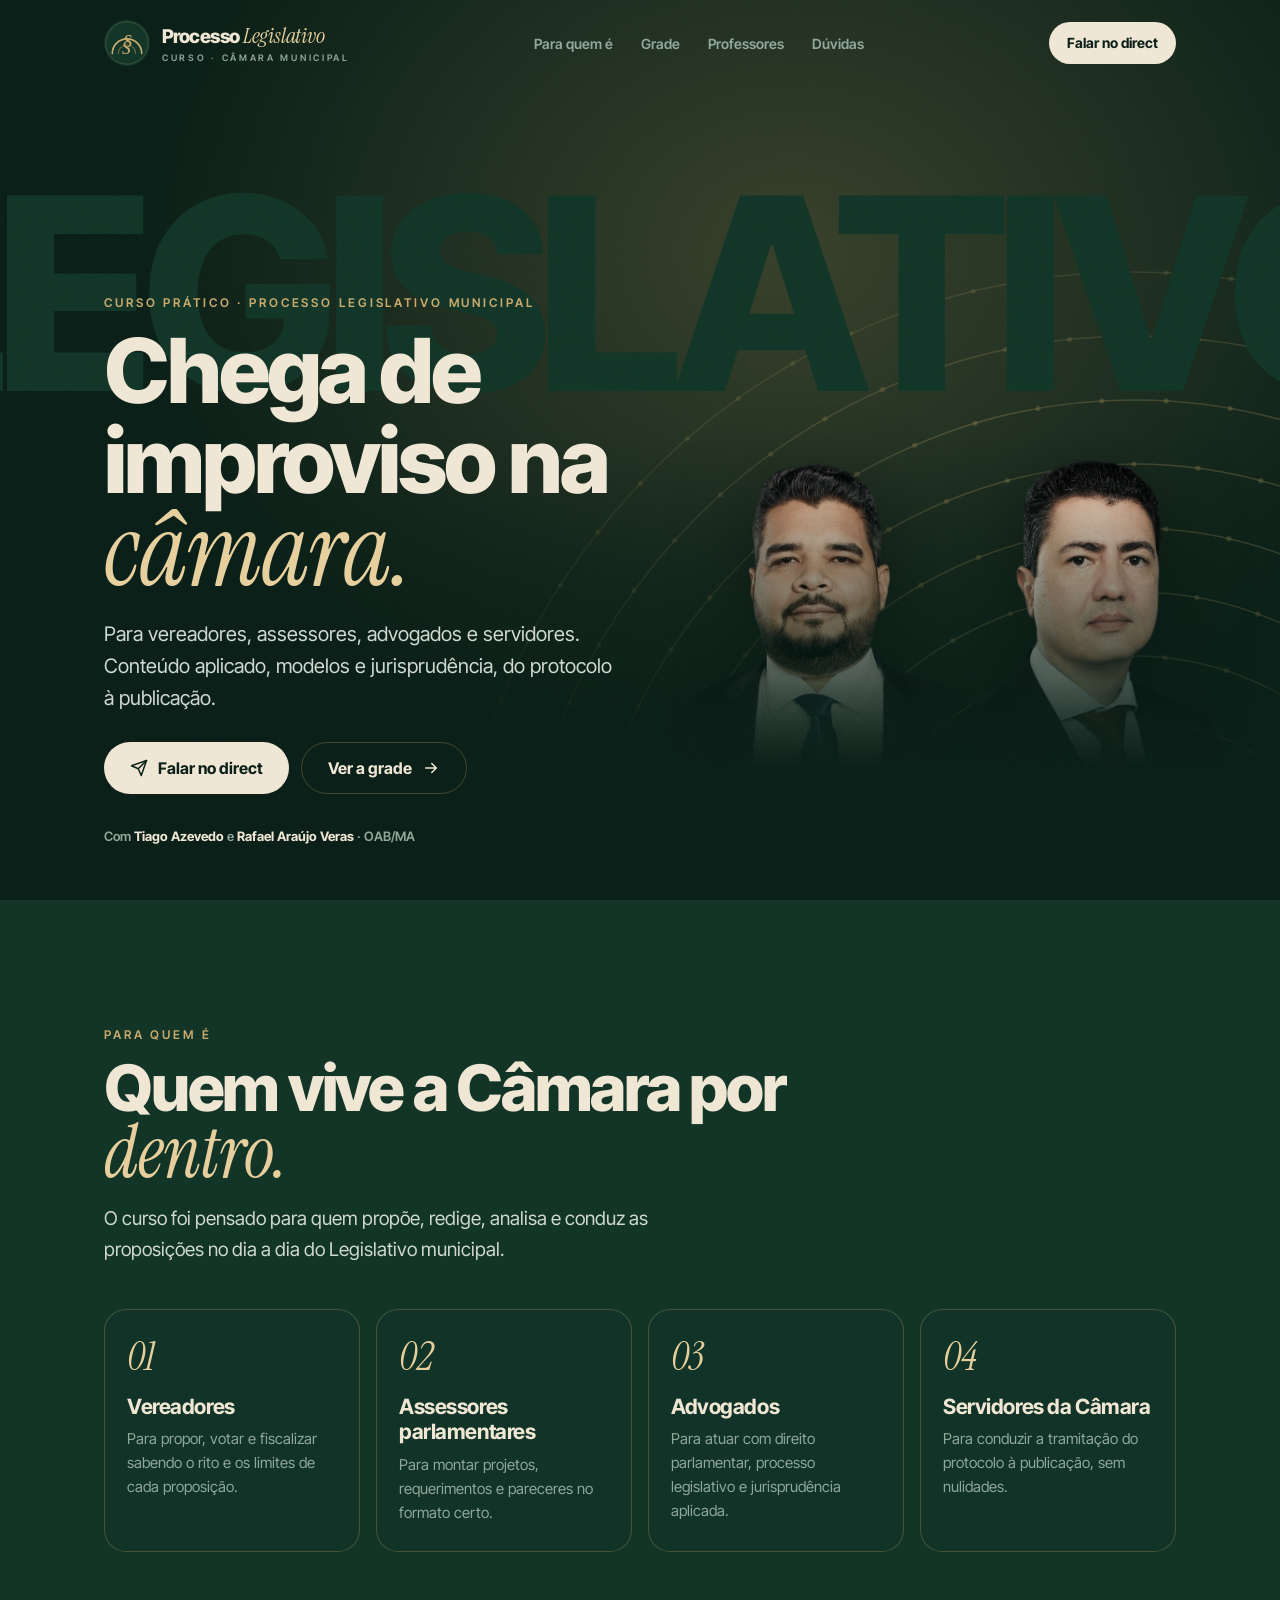
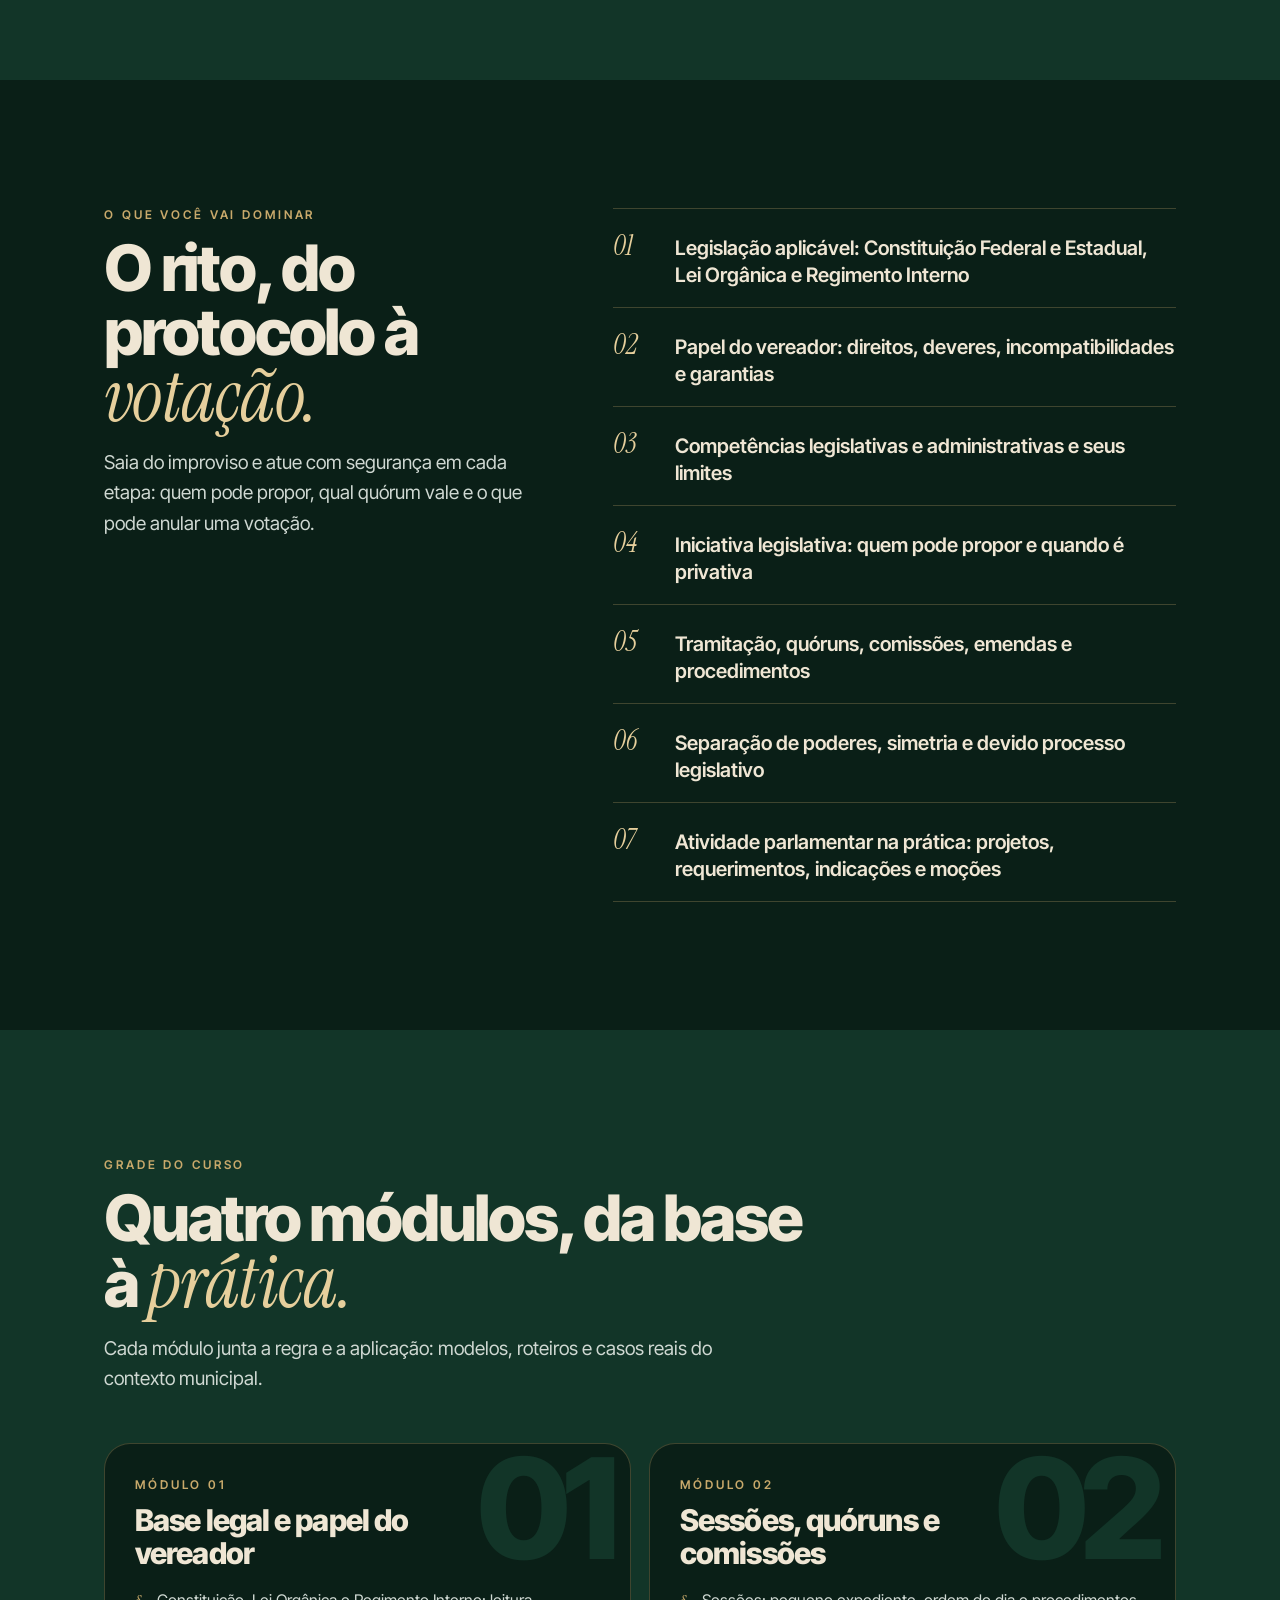
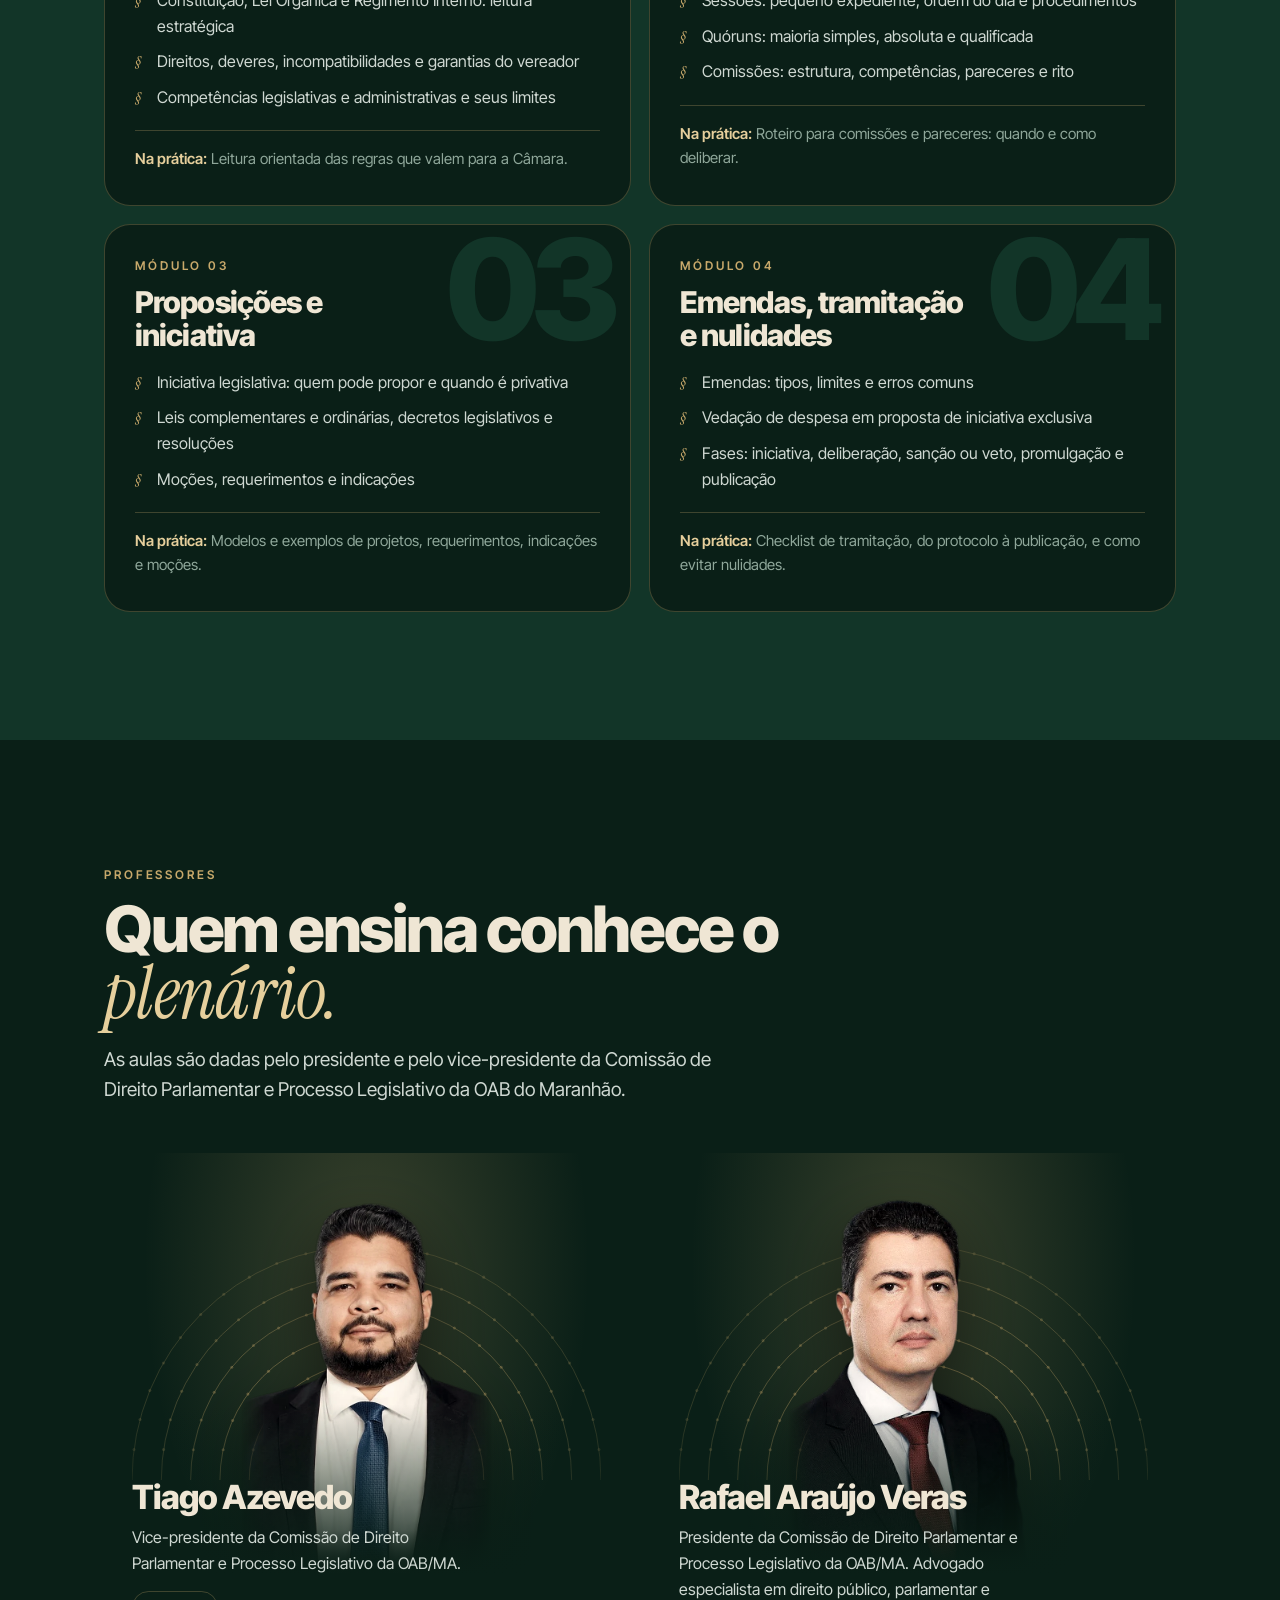
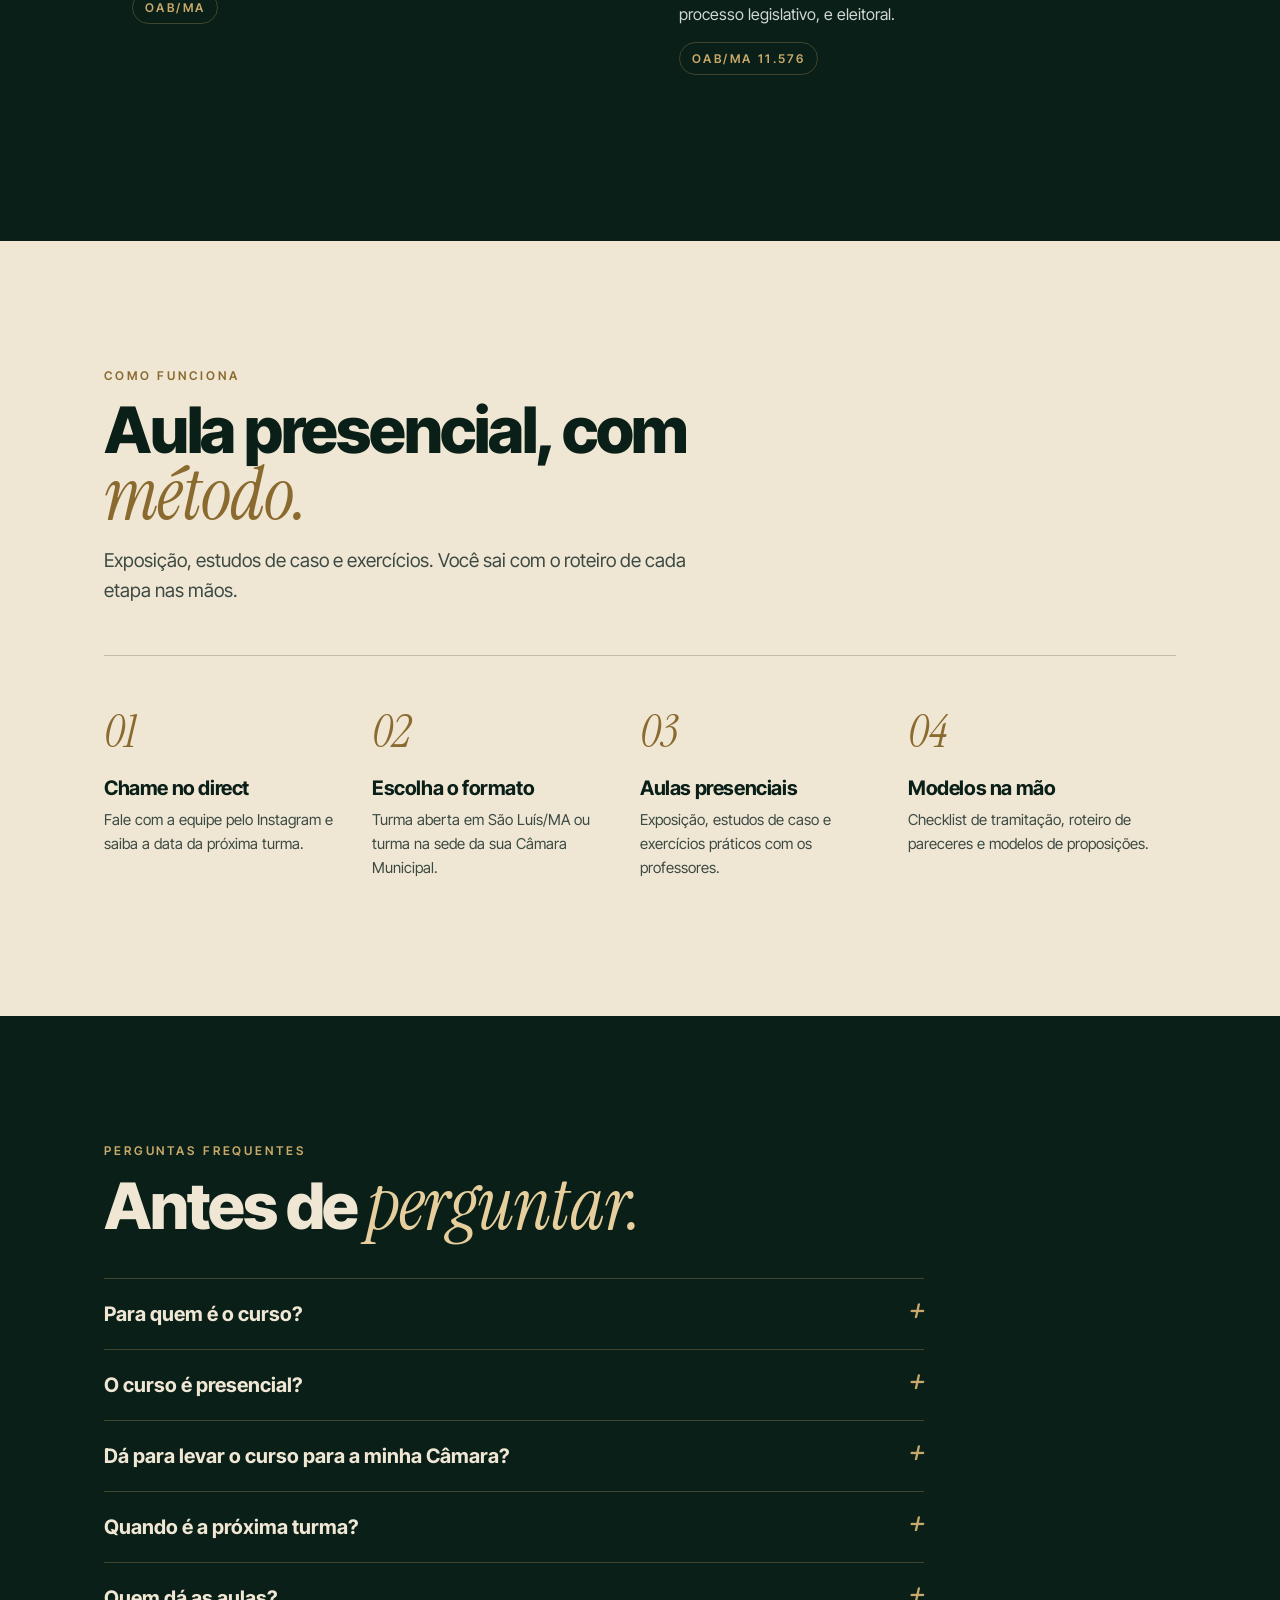
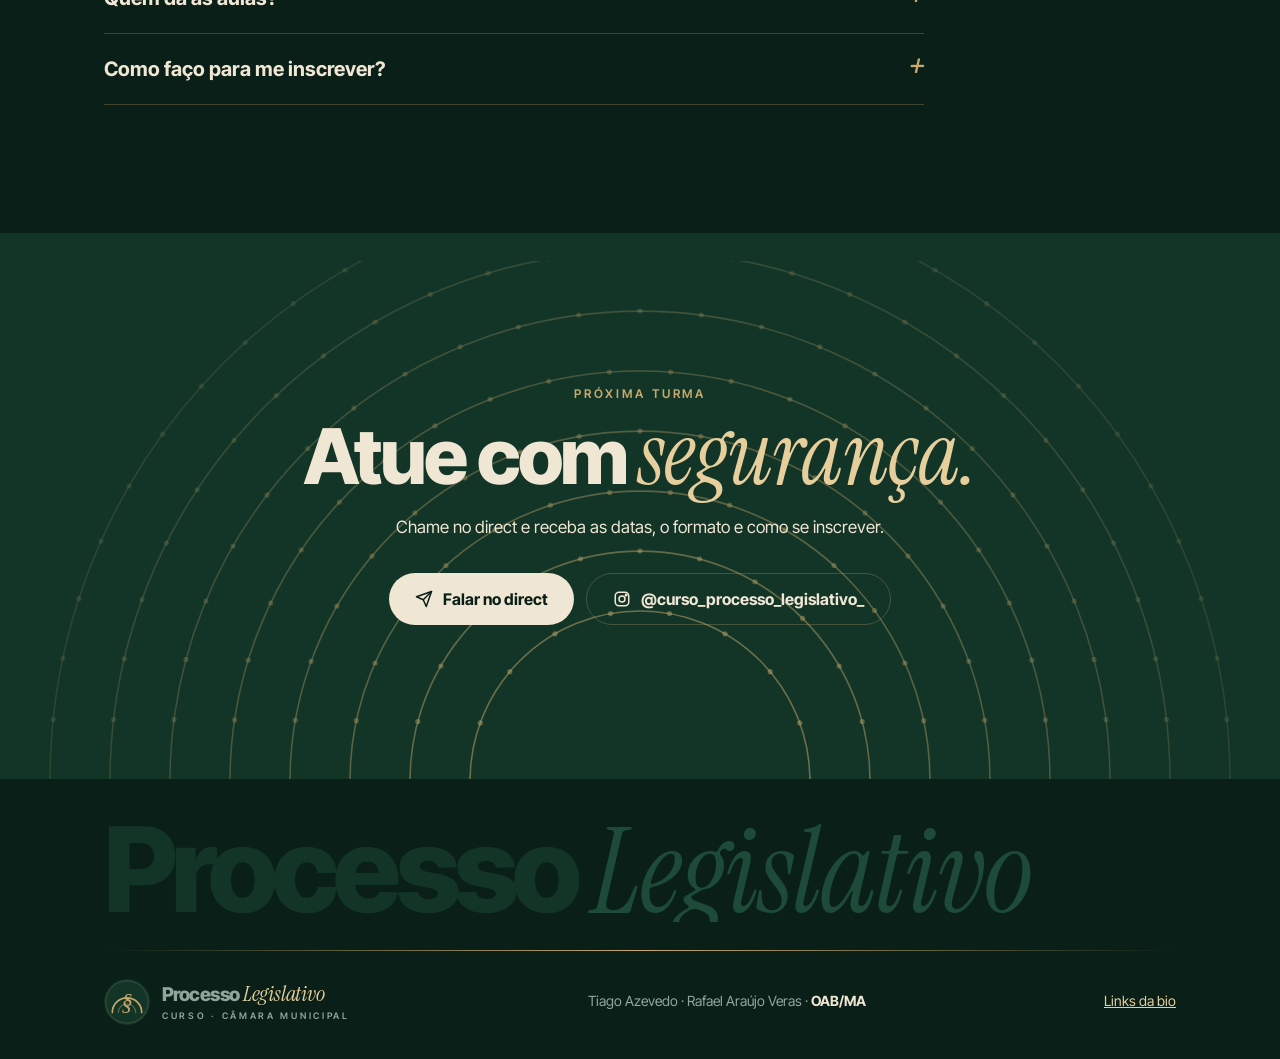
==== commit 16e764e8: "Os dois professores no mesmo patamar em todas as imagens (10/11)" ====
--- a/index.html
+++ b/index.html
@@ -8,7 +8,7 @@
 <section class="heroi" aria-labelledby="h1">
  <svg class="arcos" viewBox="0 0 1100 700" aria-hidden="true" preserveAspectRatio="xMidYMax meet"><path d="M630.0 700A170 170 0 0 1 970.0 700" fill="none" stroke="#C8A96B" stroke-opacity="0.550" stroke-width="1.6"/><circle cx="640.3" cy="641.9" r="2.6" fill="#C8A96B" fill-opacity="0.495"/><circle cx="669.8" cy="590.7" r="2.6" fill="#C8A96B" fill-opacity="0.495"/><circle cx="715.0" cy="552.8" r="2.6" fill="#C8A96B" fill-opacity="0.495"/><circle cx="770.5" cy="532.6" r="2.6" fill="#C8A96B" fill-opacity="0.495"/><circle cx="829.5" cy="532.6" r="2.6" fill="#C8A96B" fill-opacity="0.495"/><circle cx="885.0" cy="552.8" r="2.6" fill="#C8A96B" fill-opacity="0.495"/><circle cx="930.2" cy="590.7" r="2.6" fill="#C8A96B" fill-opacity="0.495"/><circle cx="959.7" cy="641.9" r="2.6" fill="#C8A96B" fill-opacity="0.495"/><path d="M566.0 700A234 234 0 0 1 1034.0 700" fill="none" stroke="#C8A96B" stroke-opacity="0.500" stroke-width="1.6"/><circle cx="574.0" cy="639.4" r="2.6" fill="#C8A96B" fill-opacity="0.450"/><circle cx="597.4" cy="583.0" r="2.6" fill="#C8A96B" fill-opacity="0.450"/><circle cx="634.5" cy="534.5" r="2.6" fill="#C8A96B" fill-opacity="0.450"/><circle cx="683.0" cy="497.4" r="2.6" fill="#C8A96B" fill-opacity="0.450"/><circle cx="739.4" cy="474.0" r="2.6" fill="#C8A96B" fill-opacity="0.450"/><circle cx="800.0" cy="466.0" r="2.6" fill="#C8A96B" fill-opacity="0.450"/><circle cx="860.6" cy="474.0" r="2.6" fill="#C8A96B" fill-opacity="0.450"/><circle cx="917.0" cy="497.4" r="2.6" fill="#C8A96B" fill-opacity="0.450"/><circle cx="965.5" cy="534.5" r="2.6" fill="#C8A96B" fill-opacity="0.450"/><circle cx="1002.6" cy="583.0" r="2.6" fill="#C8A96B" fill-opacity="0.450"/><circle cx="1026.0" cy="639.4" r="2.6" fill="#C8A96B" fill-opacity="0.450"/><path d="M502.0 700A298 298 0 0 1 1098.0 700" fill="none" stroke="#C8A96B" stroke-opacity="0.450" stroke-width="1.6"/><circle cx="508.5" cy="638.0" r="2.6" fill="#C8A96B" fill-opacity="0.405"/><circle cx="527.8" cy="578.8" r="2.6" fill="#C8A96B" fill-opacity="0.405"/><circle cx="558.9" cy="524.8" r="2.6" fill="#C8A96B" fill-opacity="0.405"/><circle cx="600.6" cy="478.5" r="2.6" fill="#C8A96B" fill-opacity="0.405"/><circle cx="651.0" cy="441.9" r="2.6" fill="#C8A96B" fill-opacity="0.405"/><circle cx="707.9" cy="416.6" r="2.6" fill="#C8A96B" fill-opacity="0.405"/><circle cx="768.9" cy="403.6" r="2.6" fill="#C8A96B" fill-opacity="0.405"/><circle cx="831.1" cy="403.6" r="2.6" fill="#C8A96B" fill-opacity="0.405"/><circle cx="892.1" cy="416.6" r="2.6" fill="#C8A96B" fill-opacity="0.405"/><circle cx="949.0" cy="441.9" r="2.6" fill="#C8A96B" fill-opacity="0.405"/><circle cx="999.4" cy="478.5" r="2.6" fill="#C8A96B" fill-opacity="0.405"/><circle cx="1041.1" cy="524.8" r="2.6" fill="#C8A96B" fill-opacity="0.405"/><circle cx="1072.2" cy="578.8" r="2.6" fill="#C8A96B" fill-opacity="0.405"/><circle cx="1091.5" cy="638.0" r="2.6" fill="#C8A96B" fill-opacity="0.405"/><path d="M438.0 700A362 362 0 0 1 1162.0 700" fill="none" stroke="#C8A96B" stroke-opacity="0.400" stroke-width="1.6"/><circle cx="443.5" cy="637.1" r="2.6" fill="#C8A96B" fill-opacity="0.360"/><circle cx="459.8" cy="576.2" r="2.6" fill="#C8A96B" fill-opacity="0.360"/><circle cx="486.5" cy="519.0" r="2.6" fill="#C8A96B" fill-opacity="0.360"/><circle cx="522.7" cy="467.3" r="2.6" fill="#C8A96B" fill-opacity="0.360"/><circle cx="567.3" cy="422.7" r="2.6" fill="#C8A96B" fill-opacity="0.360"/><circle cx="619.0" cy="386.5" r="2.6" fill="#C8A96B" fill-opacity="0.360"/><circle cx="676.2" cy="359.8" r="2.6" fill="#C8A96B" fill-opacity="0.360"/><circle cx="737.1" cy="343.5" r="2.6" fill="#C8A96B" fill-opacity="0.360"/><circle cx="800.0" cy="338.0" r="2.6" fill="#C8A96B" fill-opacity="0.360"/><circle cx="862.9" cy="343.5" r="2.6" fill="#C8A96B" fill-opacity="0.360"/><circle cx="923.8" cy="359.8" r="2.6" fill="#C8A96B" fill-opacity="0.360"/><circle cx="981.0" cy="386.5" r="2.6" fill="#C8A96B" fill-opacity="0.360"/><circle cx="1032.7" cy="422.7" r="2.6" fill="#C8A96B" fill-opacity="0.360"/><circle cx="1077.3" cy="467.3" r="2.6" fill="#C8A96B" fill-opacity="0.360"/><circle cx="1113.5" cy="519.0" r="2.6" fill="#C8A96B" fill-opacity="0.360"/><circle cx="1140.2" cy="576.2" r="2.6" fill="#C8A96B" fill-opacity="0.360"/><circle cx="1156.5" cy="637.1" r="2.6" fill="#C8A96B" fill-opacity="0.360"/><path d="M374.0 700A426 426 0 0 1 1226.0 700" fill="none" stroke="#C8A96B" stroke-opacity="0.350" stroke-width="1.6"/><circle cx="378.8" cy="636.5" r="2.6" fill="#C8A96B" fill-opacity="0.315"/><circle cx="392.9" cy="574.4" r="2.6" fill="#C8A96B" fill-opacity="0.315"/><circle cx="416.2" cy="515.2" r="2.6" fill="#C8A96B" fill-opacity="0.315"/><circle cx="448.0" cy="460.0" r="2.6" fill="#C8A96B" fill-opacity="0.315"/><circle cx="487.7" cy="410.2" r="2.6" fill="#C8A96B" fill-opacity="0.315"/><circle cx="534.4" cy="366.9" r="2.6" fill="#C8A96B" fill-opacity="0.315"/><circle cx="587.0" cy="331.1" r="2.6" fill="#C8A96B" fill-opacity="0.315"/><circle cx="644.4" cy="303.4" r="2.6" fill="#C8A96B" fill-opacity="0.315"/><circle cx="705.2" cy="284.7" r="2.6" fill="#C8A96B" fill-opacity="0.315"/><circle cx="768.2" cy="275.2" r="2.6" fill="#C8A96B" fill-opacity="0.315"/><circle cx="831.8" cy="275.2" r="2.6" fill="#C8A96B" fill-opacity="0.315"/><circle cx="894.8" cy="284.7" r="2.6" fill="#C8A96B" fill-opacity="0.315"/><circle cx="955.6" cy="303.4" r="2.6" fill="#C8A96B" fill-opacity="0.315"/><circle cx="1013.0" cy="331.1" r="2.6" fill="#C8A96B" fill-opacity="0.315"/><circle cx="1065.6" cy="366.9" r="2.6" fill="#C8A96B" fill-opacity="0.315"/><circle cx="1112.3" cy="410.2" r="2.6" fill="#C8A96B" fill-opacity="0.315"/><circle cx="1152.0" cy="460.0" r="2.6" fill="#C8A96B" fill-opacity="0.315"/><circle cx="1183.8" cy="515.2" r="2.6" fill="#C8A96B" fill-opacity="0.315"/><circle cx="1207.1" cy="574.4" r="2.6" fill="#C8A96B" fill-opacity="0.315"/><circle cx="1221.2" cy="636.5" r="2.6" fill="#C8A96B" fill-opacity="0.315"/><path d="M310.0 700A490 490 0 0 1 1290.0 700" fill="none" stroke="#C8A96B" stroke-opacity="0.300" stroke-width="1.6"/><circle cx="314.2" cy="636.0" r="2.6" fill="#C8A96B" fill-opacity="0.270"/><circle cx="326.7" cy="573.2" r="2.6" fill="#C8A96B" fill-opacity="0.270"/><circle cx="347.3" cy="512.5" r="2.6" fill="#C8A96B" fill-opacity="0.270"/><circle cx="375.6" cy="455.0" r="2.6" fill="#C8A96B" fill-opacity="0.270"/><circle cx="411.3" cy="401.7" r="2.6" fill="#C8A96B" fill-opacity="0.270"/><circle cx="453.5" cy="353.5" r="2.6" fill="#C8A96B" fill-opacity="0.270"/><circle cx="501.7" cy="311.3" r="2.6" fill="#C8A96B" fill-opacity="0.270"/><circle cx="555.0" cy="275.6" r="2.6" fill="#C8A96B" fill-opacity="0.270"/><circle cx="612.5" cy="247.3" r="2.6" fill="#C8A96B" fill-opacity="0.270"/><circle cx="673.2" cy="226.7" r="2.6" fill="#C8A96B" fill-opacity="0.270"/><circle cx="736.0" cy="214.2" r="2.6" fill="#C8A96B" fill-opacity="0.270"/><circle cx="800.0" cy="210.0" r="2.6" fill="#C8A96B" fill-opacity="0.270"/><circle cx="864.0" cy="214.2" r="2.6" fill="#C8A96B" fill-opacity="0.270"/><circle cx="926.8" cy="226.7" r="2.6" fill="#C8A96B" fill-opacity="0.270"/><circle cx="987.5" cy="247.3" r="2.6" fill="#C8A96B" fill-opacity="0.270"/><circle cx="1045.0" cy="275.6" r="2.6" fill="#C8A96B" fill-opacity="0.270"/><circle cx="1098.3" cy="311.3" r="2.6" fill="#C8A96B" fill-opacity="0.270"/><circle cx="1146.5" cy="353.5" r="2.6" fill="#C8A96B" fill-opacity="0.270"/><circle cx="1188.7" cy="401.7" r="2.6" fill="#C8A96B" fill-opacity="0.270"/><circle cx="1224.4" cy="455.0" r="2.6" fill="#C8A96B" fill-opacity="0.270"/><circle cx="1252.7" cy="512.5" r="2.6" fill="#C8A96B" fill-opacity="0.270"/><circle cx="1273.3" cy="573.2" r="2.6" fill="#C8A96B" fill-opacity="0.270"/><circle cx="1285.8" cy="636.0" r="2.6" fill="#C8A96B" fill-opacity="0.270"/><path d="M246.0 700A554 554 0 0 1 1354.0 700" fill="none" stroke="#C8A96B" stroke-opacity="0.250" stroke-width="1.6"/><circle cx="249.7" cy="635.7" r="2.6" fill="#C8A96B" fill-opacity="0.225"/><circle cx="260.9" cy="572.2" r="2.6" fill="#C8A96B" fill-opacity="0.225"/><circle cx="279.4" cy="510.5" r="2.6" fill="#C8A96B" fill-opacity="0.225"/><circle cx="304.9" cy="451.4" r="2.6" fill="#C8A96B" fill-opacity="0.225"/><circle cx="337.1" cy="395.6" r="2.6" fill="#C8A96B" fill-opacity="0.225"/><circle cx="375.6" cy="343.9" r="2.6" fill="#C8A96B" fill-opacity="0.225"/><circle cx="419.8" cy="297.0" r="2.6" fill="#C8A96B" fill-opacity="0.225"/><circle cx="469.2" cy="255.6" r="2.6" fill="#C8A96B" fill-opacity="0.225"/><circle cx="523.0" cy="220.2" r="2.6" fill="#C8A96B" fill-opacity="0.225"/><circle cx="580.6" cy="191.3" r="2.6" fill="#C8A96B" fill-opacity="0.225"/><circle cx="641.1" cy="169.3" r="2.6" fill="#C8A96B" fill-opacity="0.225"/><circle cx="703.8" cy="154.4" r="2.6" fill="#C8A96B" fill-opacity="0.225"/><circle cx="767.8" cy="146.9" r="2.6" fill="#C8A96B" fill-opacity="0.225"/><circle cx="832.2" cy="146.9" r="2.6" fill="#C8A96B" fill-opacity="0.225"/><circle cx="896.2" cy="154.4" r="2.6" fill="#C8A96B" fill-opacity="0.225"/><circle cx="958.9" cy="169.3" r="2.6" fill="#C8A96B" fill-opacity="0.225"/><circle cx="1019.4" cy="191.3" r="2.6" fill="#C8A96B" fill-opacity="0.225"/><circle cx="1077.0" cy="220.2" r="2.6" fill="#C8A96B" fill-opacity="0.225"/><circle cx="1130.8" cy="255.6" r="2.6" fill="#C8A96B" fill-opacity="0.225"/><circle cx="1180.2" cy="297.0" r="2.6" fill="#C8A96B" fill-opacity="0.225"/><circle cx="1224.4" cy="343.9" r="2.6" fill="#C8A96B" fill-opacity="0.225"/><circle cx="1262.9" cy="395.6" r="2.6" fill="#C8A96B" fill-opacity="0.225"/><circle cx="1295.1" cy="451.4" r="2.6" fill="#C8A96B" fill-opacity="0.225"/><circle cx="1320.6" cy="510.5" r="2.6" fill="#C8A96B" fill-opacity="0.225"/><circle cx="1339.1" cy="572.2" r="2.6" fill="#C8A96B" fill-opacity="0.225"/><circle cx="1350.3" cy="635.7" r="2.6" fill="#C8A96B" fill-opacity="0.225"/><path d="M182.0 700A618 618 0 0 1 1418.0 700" fill="none" stroke="#C8A96B" stroke-opacity="0.200" stroke-width="1.6"/><circle cx="185.4" cy="635.4" r="2.6" fill="#C8A96B" fill-opacity="0.180"/><circle cx="195.5" cy="571.5" r="2.6" fill="#C8A96B" fill-opacity="0.180"/><circle cx="212.2" cy="509.0" r="2.6" fill="#C8A96B" fill-opacity="0.180"/><circle cx="235.4" cy="448.6" r="2.6" fill="#C8A96B" fill-opacity="0.180"/><circle cx="264.8" cy="391.0" r="2.6" fill="#C8A96B" fill-opacity="0.180"/><circle cx="300.0" cy="336.7" r="2.6" fill="#C8A96B" fill-opacity="0.180"/><circle cx="340.7" cy="286.5" r="2.6" fill="#C8A96B" fill-opacity="0.180"/><circle cx="386.5" cy="240.7" r="2.6" fill="#C8A96B" fill-opacity="0.180"/><circle cx="436.7" cy="200.0" r="2.6" fill="#C8A96B" fill-opacity="0.180"/><circle cx="491.0" cy="164.8" r="2.6" fill="#C8A96B" fill-opacity="0.180"/><circle cx="548.6" cy="135.4" r="2.6" fill="#C8A96B" fill-opacity="0.180"/><circle cx="609.0" cy="112.2" r="2.6" fill="#C8A96B" fill-opacity="0.180"/><circle cx="671.5" cy="95.5" r="2.6" fill="#C8A96B" fill-opacity="0.180"/><circle cx="735.4" cy="85.4" r="2.6" fill="#C8A96B" fill-opacity="0.180"/><circle cx="800.0" cy="82.0" r="2.6" fill="#C8A96B" fill-opacity="0.180"/><circle cx="864.6" cy="85.4" r="2.6" fill="#C8A96B" fill-opacity="0.180"/><circle cx="928.5" cy="95.5" r="2.6" fill="#C8A96B" fill-opacity="0.180"/><circle cx="991.0" cy="112.2" r="2.6" fill="#C8A96B" fill-opacity="0.180"/><circle cx="1051.4" cy="135.4" r="2.6" fill="#C8A96B" fill-opacity="0.180"/><circle cx="1109.0" cy="164.8" r="2.6" fill="#C8A96B" fill-opacity="0.180"/><circle cx="1163.3" cy="200.0" r="2.6" fill="#C8A96B" fill-opacity="0.180"/><circle cx="1213.5" cy="240.7" r="2.6" fill="#C8A96B" fill-opacity="0.180"/><circle cx="1259.3" cy="286.5" r="2.6" fill="#C8A96B" fill-opacity="0.180"/><circle cx="1300.0" cy="336.7" r="2.6" fill="#C8A96B" fill-opacity="0.180"/><circle cx="1335.2" cy="391.0" r="2.6" fill="#C8A96B" fill-opacity="0.180"/><circle cx="1364.6" cy="448.6" r="2.6" fill="#C8A96B" fill-opacity="0.180"/><circle cx="1387.8" cy="509.0" r="2.6" fill="#C8A96B" fill-opacity="0.180"/><circle cx="1404.5" cy="571.5" r="2.6" fill="#C8A96B" fill-opacity="0.180"/><circle cx="1414.6" cy="635.4" r="2.6" fill="#C8A96B" fill-opacity="0.180"/><path d="M118.0 700A682 682 0 0 1 1482.0 700" fill="none" stroke="#C8A96B" stroke-opacity="0.150" stroke-width="1.6"/><circle cx="121.1" cy="635.2" r="2.6" fill="#C8A96B" fill-opacity="0.135"/><circle cx="130.3" cy="570.9" r="2.6" fill="#C8A96B" fill-opacity="0.135"/><circle cx="145.6" cy="507.9" r="2.6" fill="#C8A96B" fill-opacity="0.135"/><circle cx="166.9" cy="446.5" r="2.6" fill="#C8A96B" fill-opacity="0.135"/><circle cx="193.8" cy="387.5" r="2.6" fill="#C8A96B" fill-opacity="0.135"/><circle cx="226.3" cy="331.3" r="2.6" fill="#C8A96B" fill-opacity="0.135"/><circle cx="263.9" cy="278.4" r="2.6" fill="#C8A96B" fill-opacity="0.135"/><circle cx="306.4" cy="229.4" r="2.6" fill="#C8A96B" fill-opacity="0.135"/><circle cx="353.4" cy="184.6" r="2.6" fill="#C8A96B" fill-opacity="0.135"/><circle cx="404.4" cy="144.5" r="2.6" fill="#C8A96B" fill-opacity="0.135"/><circle cx="459.0" cy="109.4" r="2.6" fill="#C8A96B" fill-opacity="0.135"/><circle cx="516.7" cy="79.6" r="2.6" fill="#C8A96B" fill-opacity="0.135"/><circle cx="576.9" cy="55.5" r="2.6" fill="#C8A96B" fill-opacity="0.135"/><circle cx="639.2" cy="37.2" r="2.6" fill="#C8A96B" fill-opacity="0.135"/><circle cx="702.9" cy="24.9" r="2.6" fill="#C8A96B" fill-opacity="0.135"/><circle cx="767.5" cy="18.8" r="2.6" fill="#C8A96B" fill-opacity="0.135"/><circle cx="832.5" cy="18.8" r="2.6" fill="#C8A96B" fill-opacity="0.135"/><circle cx="897.1" cy="24.9" r="2.6" fill="#C8A96B" fill-opacity="0.135"/><circle cx="960.8" cy="37.2" r="2.6" fill="#C8A96B" fill-opacity="0.135"/><circle cx="1023.1" cy="55.5" r="2.6" fill="#C8A96B" fill-opacity="0.135"/><circle cx="1083.3" cy="79.6" r="2.6" fill="#C8A96B" fill-opacity="0.135"/><circle cx="1141.0" cy="109.4" r="2.6" fill="#C8A96B" fill-opacity="0.135"/><circle cx="1195.6" cy="144.5" r="2.6" fill="#C8A96B" fill-opacity="0.135"/><circle cx="1246.6" cy="184.6" r="2.6" fill="#C8A96B" fill-opacity="0.135"/><circle cx="1293.6" cy="229.4" r="2.6" fill="#C8A96B" fill-opacity="0.135"/><circle cx="1336.1" cy="278.4" r="2.6" fill="#C8A96B" fill-opacity="0.135"/><circle cx="1373.7" cy="331.3" r="2.6" fill="#C8A96B" fill-opacity="0.135"/><circle cx="1406.2" cy="387.5" r="2.6" fill="#C8A96B" fill-opacity="0.135"/><circle cx="1433.1" cy="446.5" r="2.6" fill="#C8A96B" fill-opacity="0.135"/><circle cx="1454.4" cy="507.9" r="2.6" fill="#C8A96B" fill-opacity="0.135"/><circle cx="1469.7" cy="570.9" r="2.6" fill="#C8A96B" fill-opacity="0.135"/><circle cx="1478.9" cy="635.2" r="2.6" fill="#C8A96B" fill-opacity="0.135"/></svg>
  <div class="gigante" aria-hidden="true">LEGISLATIVO</div>
- <div class="pessoas" aria-hidden="true"><img class="p-r" src="/assets/rafael.webp" alt="" width="672" height="900" fetchpriority="high"><img class="p-t" src="/assets/tiago.webp" alt="" width="833" height="900" fetchpriority="high"></div>
+ <div class="pessoas" aria-hidden="true"><img class="p-t" src="/assets/tiago.webp" alt="" width="630" height="1060" fetchpriority="high"><img class="p-r" src="/assets/rafael.webp" alt="" width="630" height="1060" fetchpriority="high"></div>
  <div class="degrade"></div>
  <div class="wrap"><div class="texto">
   <div class="rot">Curso prático · Processo legislativo municipal</div>
@@ -42,7 +42,7 @@
  <div class="rot rev">Professores</div>
  <h2 class="t rev">Quem ensina conhece o <span class="it">plenário.</span></h2>
  <p class="lead rev">As aulas são dadas pelo presidente e pelo vice-presidente da Comissão de Direito Parlamentar e Processo Legislativo da OAB do Maranhão.</p>
- <div class="profs"><article class="prof rev"><svg class="arcos" viewBox="0 0 800 420" aria-hidden="true" preserveAspectRatio="xMidYMax meet"><path d="M250.0 420A150 150 0 0 1 550.0 420" fill="none" stroke="#C8A96B" stroke-opacity="0.550" stroke-width="1.6"/><circle cx="259.0" cy="368.7" r="2.6" fill="#C8A96B" fill-opacity="0.495"/><circle cx="285.1" cy="323.6" r="2.6" fill="#C8A96B" fill-opacity="0.495"/><circle cx="325.0" cy="290.1" r="2.6" fill="#C8A96B" fill-opacity="0.495"/><circle cx="374.0" cy="272.3" r="2.6" fill="#C8A96B" fill-opacity="0.495"/><circle cx="426.0" cy="272.3" r="2.6" fill="#C8A96B" fill-opacity="0.495"/><circle cx="475.0" cy="290.1" r="2.6" fill="#C8A96B" fill-opacity="0.495"/><circle cx="514.9" cy="323.6" r="2.6" fill="#C8A96B" fill-opacity="0.495"/><circle cx="541.0" cy="368.7" r="2.6" fill="#C8A96B" fill-opacity="0.495"/><path d="M200.0 420A200 200 0 0 1 600.0 420" fill="none" stroke="#C8A96B" stroke-opacity="0.481" stroke-width="1.6"/><circle cx="206.8" cy="368.2" r="2.6" fill="#C8A96B" fill-opacity="0.433"/><circle cx="226.8" cy="320.0" r="2.6" fill="#C8A96B" fill-opacity="0.433"/><circle cx="258.6" cy="278.6" r="2.6" fill="#C8A96B" fill-opacity="0.433"/><circle cx="300.0" cy="246.8" r="2.6" fill="#C8A96B" fill-opacity="0.433"/><circle cx="348.2" cy="226.8" r="2.6" fill="#C8A96B" fill-opacity="0.433"/><circle cx="400.0" cy="220.0" r="2.6" fill="#C8A96B" fill-opacity="0.433"/><circle cx="451.8" cy="226.8" r="2.6" fill="#C8A96B" fill-opacity="0.433"/><circle cx="500.0" cy="246.8" r="2.6" fill="#C8A96B" fill-opacity="0.433"/><circle cx="541.4" cy="278.6" r="2.6" fill="#C8A96B" fill-opacity="0.433"/><circle cx="573.2" cy="320.0" r="2.6" fill="#C8A96B" fill-opacity="0.433"/><circle cx="593.2" cy="368.2" r="2.6" fill="#C8A96B" fill-opacity="0.433"/><path d="M150.0 420A250 250 0 0 1 650.0 420" fill="none" stroke="#C8A96B" stroke-opacity="0.413" stroke-width="1.6"/><circle cx="155.5" cy="368.0" r="2.6" fill="#C8A96B" fill-opacity="0.371"/><circle cx="171.6" cy="318.3" r="2.6" fill="#C8A96B" fill-opacity="0.371"/><circle cx="197.7" cy="273.1" r="2.6" fill="#C8A96B" fill-opacity="0.371"/><circle cx="232.7" cy="234.2" r="2.6" fill="#C8A96B" fill-opacity="0.371"/><circle cx="275.0" cy="203.5" r="2.6" fill="#C8A96B" fill-opacity="0.371"/><circle cx="322.7" cy="182.2" r="2.6" fill="#C8A96B" fill-opacity="0.371"/><circle cx="373.9" cy="171.4" r="2.6" fill="#C8A96B" fill-opacity="0.371"/><circle cx="426.1" cy="171.4" r="2.6" fill="#C8A96B" fill-opacity="0.371"/><circle cx="477.3" cy="182.2" r="2.6" fill="#C8A96B" fill-opacity="0.371"/><circle cx="525.0" cy="203.5" r="2.6" fill="#C8A96B" fill-opacity="0.371"/><circle cx="567.3" cy="234.2" r="2.6" fill="#C8A96B" fill-opacity="0.371"/><circle cx="602.3" cy="273.1" r="2.6" fill="#C8A96B" fill-opacity="0.371"/><circle cx="628.4" cy="318.3" r="2.6" fill="#C8A96B" fill-opacity="0.371"/><circle cx="644.5" cy="368.0" r="2.6" fill="#C8A96B" fill-opacity="0.371"/><path d="M100.0 420A300 300 0 0 1 700.0 420" fill="none" stroke="#C8A96B" stroke-opacity="0.344" stroke-width="1.6"/><circle cx="104.6" cy="367.9" r="2.6" fill="#C8A96B" fill-opacity="0.309"/><circle cx="118.1" cy="317.4" r="2.6" fill="#C8A96B" fill-opacity="0.309"/><circle cx="140.2" cy="270.0" r="2.6" fill="#C8A96B" fill-opacity="0.309"/><circle cx="170.2" cy="227.2" r="2.6" fill="#C8A96B" fill-opacity="0.309"/><circle cx="207.2" cy="190.2" r="2.6" fill="#C8A96B" fill-opacity="0.309"/><circle cx="250.0" cy="160.2" r="2.6" fill="#C8A96B" fill-opacity="0.309"/><circle cx="297.4" cy="138.1" r="2.6" fill="#C8A96B" fill-opacity="0.309"/><circle cx="347.9" cy="124.6" r="2.6" fill="#C8A96B" fill-opacity="0.309"/><circle cx="400.0" cy="120.0" r="2.6" fill="#C8A96B" fill-opacity="0.309"/><circle cx="452.1" cy="124.6" r="2.6" fill="#C8A96B" fill-opacity="0.309"/><circle cx="502.6" cy="138.1" r="2.6" fill="#C8A96B" fill-opacity="0.309"/><circle cx="550.0" cy="160.2" r="2.6" fill="#C8A96B" fill-opacity="0.309"/><circle cx="592.8" cy="190.2" r="2.6" fill="#C8A96B" fill-opacity="0.309"/><circle cx="629.8" cy="227.2" r="2.6" fill="#C8A96B" fill-opacity="0.309"/><circle cx="659.8" cy="270.0" r="2.6" fill="#C8A96B" fill-opacity="0.309"/><circle cx="681.9" cy="317.4" r="2.6" fill="#C8A96B" fill-opacity="0.309"/><circle cx="695.4" cy="367.9" r="2.6" fill="#C8A96B" fill-opacity="0.309"/><path d="M50.0 420A350 350 0 0 1 750.0 420" fill="none" stroke="#C8A96B" stroke-opacity="0.275" stroke-width="1.6"/><circle cx="53.9" cy="367.8" r="2.6" fill="#C8A96B" fill-opacity="0.248"/><circle cx="65.5" cy="316.8" r="2.6" fill="#C8A96B" fill-opacity="0.248"/><circle cx="84.7" cy="268.1" r="2.6" fill="#C8A96B" fill-opacity="0.248"/><circle cx="110.8" cy="222.8" r="2.6" fill="#C8A96B" fill-opacity="0.248"/><circle cx="143.4" cy="181.9" r="2.6" fill="#C8A96B" fill-opacity="0.248"/><circle cx="181.8" cy="146.4" r="2.6" fill="#C8A96B" fill-opacity="0.248"/><circle cx="225.0" cy="116.9" r="2.6" fill="#C8A96B" fill-opacity="0.248"/><circle cx="272.1" cy="94.2" r="2.6" fill="#C8A96B" fill-opacity="0.248"/><circle cx="322.1" cy="78.8" r="2.6" fill="#C8A96B" fill-opacity="0.248"/><circle cx="373.8" cy="71.0" r="2.6" fill="#C8A96B" fill-opacity="0.248"/><circle cx="426.2" cy="71.0" r="2.6" fill="#C8A96B" fill-opacity="0.248"/><circle cx="477.9" cy="78.8" r="2.6" fill="#C8A96B" fill-opacity="0.248"/><circle cx="527.9" cy="94.2" r="2.6" fill="#C8A96B" fill-opacity="0.248"/><circle cx="575.0" cy="116.9" r="2.6" fill="#C8A96B" fill-opacity="0.248"/><circle cx="618.2" cy="146.4" r="2.6" fill="#C8A96B" fill-opacity="0.248"/><circle cx="656.6" cy="181.9" r="2.6" fill="#C8A96B" fill-opacity="0.248"/><circle cx="689.2" cy="222.8" r="2.6" fill="#C8A96B" fill-opacity="0.248"/><circle cx="715.3" cy="268.1" r="2.6" fill="#C8A96B" fill-opacity="0.248"/><circle cx="734.5" cy="316.8" r="2.6" fill="#C8A96B" fill-opacity="0.248"/><circle cx="746.1" cy="367.8" r="2.6" fill="#C8A96B" fill-opacity="0.248"/><path d="M0.0 420A400 400 0 0 1 800.0 420" fill="none" stroke="#C8A96B" stroke-opacity="0.206" stroke-width="1.6"/><circle cx="3.4" cy="367.8" r="2.6" fill="#C8A96B" fill-opacity="0.186"/><circle cx="13.6" cy="316.5" r="2.6" fill="#C8A96B" fill-opacity="0.186"/><circle cx="30.4" cy="266.9" r="2.6" fill="#C8A96B" fill-opacity="0.186"/><circle cx="53.6" cy="220.0" r="2.6" fill="#C8A96B" fill-opacity="0.186"/><circle cx="82.7" cy="176.5" r="2.6" fill="#C8A96B" fill-opacity="0.186"/><circle cx="117.2" cy="137.2" r="2.6" fill="#C8A96B" fill-opacity="0.186"/><circle cx="156.5" cy="102.7" r="2.6" fill="#C8A96B" fill-opacity="0.186"/><circle cx="200.0" cy="73.6" r="2.6" fill="#C8A96B" fill-opacity="0.186"/><circle cx="246.9" cy="50.4" r="2.6" fill="#C8A96B" fill-opacity="0.186"/><circle cx="296.5" cy="33.6" r="2.6" fill="#C8A96B" fill-opacity="0.186"/><circle cx="347.8" cy="23.4" r="2.6" fill="#C8A96B" fill-opacity="0.186"/><circle cx="400.0" cy="20.0" r="2.6" fill="#C8A96B" fill-opacity="0.186"/><circle cx="452.2" cy="23.4" r="2.6" fill="#C8A96B" fill-opacity="0.186"/><circle cx="503.5" cy="33.6" r="2.6" fill="#C8A96B" fill-opacity="0.186"/><circle cx="553.1" cy="50.4" r="2.6" fill="#C8A96B" fill-opacity="0.186"/><circle cx="600.0" cy="73.6" r="2.6" fill="#C8A96B" fill-opacity="0.186"/><circle cx="643.5" cy="102.7" r="2.6" fill="#C8A96B" fill-opacity="0.186"/><circle cx="682.8" cy="137.2" r="2.6" fill="#C8A96B" fill-opacity="0.186"/><circle cx="717.3" cy="176.5" r="2.6" fill="#C8A96B" fill-opacity="0.186"/><circle cx="746.4" cy="220.0" r="2.6" fill="#C8A96B" fill-opacity="0.186"/><circle cx="769.6" cy="266.9" r="2.6" fill="#C8A96B" fill-opacity="0.186"/><circle cx="786.4" cy="316.5" r="2.6" fill="#C8A96B" fill-opacity="0.186"/><circle cx="796.6" cy="367.8" r="2.6" fill="#C8A96B" fill-opacity="0.186"/></svg><img src="/assets/tiago.webp" alt="Tiago Azevedo" width="833" height="900" loading="lazy"><div class="info"><h3>Tiago Azevedo</h3><p class="cargo">Vice-presidente da Comissão de Direito Parlamentar e Processo Legislativo da OAB/MA.</p><span class="oab">OAB/MA</span></div></article><article class="prof rev"><svg class="arcos" viewBox="0 0 800 420" aria-hidden="true" preserveAspectRatio="xMidYMax meet"><path d="M250.0 420A150 150 0 0 1 550.0 420" fill="none" stroke="#C8A96B" stroke-opacity="0.550" stroke-width="1.6"/><circle cx="259.0" cy="368.7" r="2.6" fill="#C8A96B" fill-opacity="0.495"/><circle cx="285.1" cy="323.6" r="2.6" fill="#C8A96B" fill-opacity="0.495"/><circle cx="325.0" cy="290.1" r="2.6" fill="#C8A96B" fill-opacity="0.495"/><circle cx="374.0" cy="272.3" r="2.6" fill="#C8A96B" fill-opacity="0.495"/><circle cx="426.0" cy="272.3" r="2.6" fill="#C8A96B" fill-opacity="0.495"/><circle cx="475.0" cy="290.1" r="2.6" fill="#C8A96B" fill-opacity="0.495"/><circle cx="514.9" cy="323.6" r="2.6" fill="#C8A96B" fill-opacity="0.495"/><circle cx="541.0" cy="368.7" r="2.6" fill="#C8A96B" fill-opacity="0.495"/><path d="M200.0 420A200 200 0 0 1 600.0 420" fill="none" stroke="#C8A96B" stroke-opacity="0.481" stroke-width="1.6"/><circle cx="206.8" cy="368.2" r="2.6" fill="#C8A96B" fill-opacity="0.433"/><circle cx="226.8" cy="320.0" r="2.6" fill="#C8A96B" fill-opacity="0.433"/><circle cx="258.6" cy="278.6" r="2.6" fill="#C8A96B" fill-opacity="0.433"/><circle cx="300.0" cy="246.8" r="2.6" fill="#C8A96B" fill-opacity="0.433"/><circle cx="348.2" cy="226.8" r="2.6" fill="#C8A96B" fill-opacity="0.433"/><circle cx="400.0" cy="220.0" r="2.6" fill="#C8A96B" fill-opacity="0.433"/><circle cx="451.8" cy="226.8" r="2.6" fill="#C8A96B" fill-opacity="0.433"/><circle cx="500.0" cy="246.8" r="2.6" fill="#C8A96B" fill-opacity="0.433"/><circle cx="541.4" cy="278.6" r="2.6" fill="#C8A96B" fill-opacity="0.433"/><circle cx="573.2" cy="320.0" r="2.6" fill="#C8A96B" fill-opacity="0.433"/><circle cx="593.2" cy="368.2" r="2.6" fill="#C8A96B" fill-opacity="0.433"/><path d="M150.0 420A250 250 0 0 1 650.0 420" fill="none" stroke="#C8A96B" stroke-opacity="0.413" stroke-width="1.6"/><circle cx="155.5" cy="368.0" r="2.6" fill="#C8A96B" fill-opacity="0.371"/><circle cx="171.6" cy="318.3" r="2.6" fill="#C8A96B" fill-opacity="0.371"/><circle cx="197.7" cy="273.1" r="2.6" fill="#C8A96B" fill-opacity="0.371"/><circle cx="232.7" cy="234.2" r="2.6" fill="#C8A96B" fill-opacity="0.371"/><circle cx="275.0" cy="203.5" r="2.6" fill="#C8A96B" fill-opacity="0.371"/><circle cx="322.7" cy="182.2" r="2.6" fill="#C8A96B" fill-opacity="0.371"/><circle cx="373.9" cy="171.4" r="2.6" fill="#C8A96B" fill-opacity="0.371"/><circle cx="426.1" cy="171.4" r="2.6" fill="#C8A96B" fill-opacity="0.371"/><circle cx="477.3" cy="182.2" r="2.6" fill="#C8A96B" fill-opacity="0.371"/><circle cx="525.0" cy="203.5" r="2.6" fill="#C8A96B" fill-opacity="0.371"/><circle cx="567.3" cy="234.2" r="2.6" fill="#C8A96B" fill-opacity="0.371"/><circle cx="602.3" cy="273.1" r="2.6" fill="#C8A96B" fill-opacity="0.371"/><circle cx="628.4" cy="318.3" r="2.6" fill="#C8A96B" fill-opacity="0.371"/><circle cx="644.5" cy="368.0" r="2.6" fill="#C8A96B" fill-opacity="0.371"/><path d="M100.0 420A300 300 0 0 1 700.0 420" fill="none" stroke="#C8A96B" stroke-opacity="0.344" stroke-width="1.6"/><circle cx="104.6" cy="367.9" r="2.6" fill="#C8A96B" fill-opacity="0.309"/><circle cx="118.1" cy="317.4" r="2.6" fill="#C8A96B" fill-opacity="0.309"/><circle cx="140.2" cy="270.0" r="2.6" fill="#C8A96B" fill-opacity="0.309"/><circle cx="170.2" cy="227.2" r="2.6" fill="#C8A96B" fill-opacity="0.309"/><circle cx="207.2" cy="190.2" r="2.6" fill="#C8A96B" fill-opacity="0.309"/><circle cx="250.0" cy="160.2" r="2.6" fill="#C8A96B" fill-opacity="0.309"/><circle cx="297.4" cy="138.1" r="2.6" fill="#C8A96B" fill-opacity="0.309"/><circle cx="347.9" cy="124.6" r="2.6" fill="#C8A96B" fill-opacity="0.309"/><circle cx="400.0" cy="120.0" r="2.6" fill="#C8A96B" fill-opacity="0.309"/><circle cx="452.1" cy="124.6" r="2.6" fill="#C8A96B" fill-opacity="0.309"/><circle cx="502.6" cy="138.1" r="2.6" fill="#C8A96B" fill-opacity="0.309"/><circle cx="550.0" cy="160.2" r="2.6" fill="#C8A96B" fill-opacity="0.309"/><circle cx="592.8" cy="190.2" r="2.6" fill="#C8A96B" fill-opacity="0.309"/><circle cx="629.8" cy="227.2" r="2.6" fill="#C8A96B" fill-opacity="0.309"/><circle cx="659.8" cy="270.0" r="2.6" fill="#C8A96B" fill-opacity="0.309"/><circle cx="681.9" cy="317.4" r="2.6" fill="#C8A96B" fill-opacity="0.309"/><circle cx="695.4" cy="367.9" r="2.6" fill="#C8A96B" fill-opacity="0.309"/><path d="M50.0 420A350 350 0 0 1 750.0 420" fill="none" stroke="#C8A96B" stroke-opacity="0.275" stroke-width="1.6"/><circle cx="53.9" cy="367.8" r="2.6" fill="#C8A96B" fill-opacity="0.248"/><circle cx="65.5" cy="316.8" r="2.6" fill="#C8A96B" fill-opacity="0.248"/><circle cx="84.7" cy="268.1" r="2.6" fill="#C8A96B" fill-opacity="0.248"/><circle cx="110.8" cy="222.8" r="2.6" fill="#C8A96B" fill-opacity="0.248"/><circle cx="143.4" cy="181.9" r="2.6" fill="#C8A96B" fill-opacity="0.248"/><circle cx="181.8" cy="146.4" r="2.6" fill="#C8A96B" fill-opacity="0.248"/><circle cx="225.0" cy="116.9" r="2.6" fill="#C8A96B" fill-opacity="0.248"/><circle cx="272.1" cy="94.2" r="2.6" fill="#C8A96B" fill-opacity="0.248"/><circle cx="322.1" cy="78.8" r="2.6" fill="#C8A96B" fill-opacity="0.248"/><circle cx="373.8" cy="71.0" r="2.6" fill="#C8A96B" fill-opacity="0.248"/><circle cx="426.2" cy="71.0" r="2.6" fill="#C8A96B" fill-opacity="0.248"/><circle cx="477.9" cy="78.8" r="2.6" fill="#C8A96B" fill-opacity="0.248"/><circle cx="527.9" cy="94.2" r="2.6" fill="#C8A96B" fill-opacity="0.248"/><circle cx="575.0" cy="116.9" r="2.6" fill="#C8A96B" fill-opacity="0.248"/><circle cx="618.2" cy="146.4" r="2.6" fill="#C8A96B" fill-opacity="0.248"/><circle cx="656.6" cy="181.9" r="2.6" fill="#C8A96B" fill-opacity="0.248"/><circle cx="689.2" cy="222.8" r="2.6" fill="#C8A96B" fill-opacity="0.248"/><circle cx="715.3" cy="268.1" r="2.6" fill="#C8A96B" fill-opacity="0.248"/><circle cx="734.5" cy="316.8" r="2.6" fill="#C8A96B" fill-opacity="0.248"/><circle cx="746.1" cy="367.8" r="2.6" fill="#C8A96B" fill-opacity="0.248"/><path d="M0.0 420A400 400 0 0 1 800.0 420" fill="none" stroke="#C8A96B" stroke-opacity="0.206" stroke-width="1.6"/><circle cx="3.4" cy="367.8" r="2.6" fill="#C8A96B" fill-opacity="0.186"/><circle cx="13.6" cy="316.5" r="2.6" fill="#C8A96B" fill-opacity="0.186"/><circle cx="30.4" cy="266.9" r="2.6" fill="#C8A96B" fill-opacity="0.186"/><circle cx="53.6" cy="220.0" r="2.6" fill="#C8A96B" fill-opacity="0.186"/><circle cx="82.7" cy="176.5" r="2.6" fill="#C8A96B" fill-opacity="0.186"/><circle cx="117.2" cy="137.2" r="2.6" fill="#C8A96B" fill-opacity="0.186"/><circle cx="156.5" cy="102.7" r="2.6" fill="#C8A96B" fill-opacity="0.186"/><circle cx="200.0" cy="73.6" r="2.6" fill="#C8A96B" fill-opacity="0.186"/><circle cx="246.9" cy="50.4" r="2.6" fill="#C8A96B" fill-opacity="0.186"/><circle cx="296.5" cy="33.6" r="2.6" fill="#C8A96B" fill-opacity="0.186"/><circle cx="347.8" cy="23.4" r="2.6" fill="#C8A96B" fill-opacity="0.186"/><circle cx="400.0" cy="20.0" r="2.6" fill="#C8A96B" fill-opacity="0.186"/><circle cx="452.2" cy="23.4" r="2.6" fill="#C8A96B" fill-opacity="0.186"/><circle cx="503.5" cy="33.6" r="2.6" fill="#C8A96B" fill-opacity="0.186"/><circle cx="553.1" cy="50.4" r="2.6" fill="#C8A96B" fill-opacity="0.186"/><circle cx="600.0" cy="73.6" r="2.6" fill="#C8A96B" fill-opacity="0.186"/><circle cx="643.5" cy="102.7" r="2.6" fill="#C8A96B" fill-opacity="0.186"/><circle cx="682.8" cy="137.2" r="2.6" fill="#C8A96B" fill-opacity="0.186"/><circle cx="717.3" cy="176.5" r="2.6" fill="#C8A96B" fill-opacity="0.186"/><circle cx="746.4" cy="220.0" r="2.6" fill="#C8A96B" fill-opacity="0.186"/><circle cx="769.6" cy="266.9" r="2.6" fill="#C8A96B" fill-opacity="0.186"/><circle cx="786.4" cy="316.5" r="2.6" fill="#C8A96B" fill-opacity="0.186"/><circle cx="796.6" cy="367.8" r="2.6" fill="#C8A96B" fill-opacity="0.186"/></svg><img src="/assets/rafael.webp" alt="Rafael Araújo Veras" width="672" height="900" loading="lazy"><div class="info"><h3>Rafael Araújo Veras</h3><p class="cargo">Presidente da Comissão de Direito Parlamentar e Processo Legislativo da OAB/MA. Advogado especialista em direito público, parlamentar e processo legislativo, e eleitoral.</p><span class="oab">OAB/MA 11.576</span></div></article></div>
+ <div class="profs"><article class="prof rev"><svg class="arcos" viewBox="0 0 800 420" aria-hidden="true" preserveAspectRatio="xMidYMax meet"><path d="M250.0 420A150 150 0 0 1 550.0 420" fill="none" stroke="#C8A96B" stroke-opacity="0.550" stroke-width="1.6"/><circle cx="259.0" cy="368.7" r="2.6" fill="#C8A96B" fill-opacity="0.495"/><circle cx="285.1" cy="323.6" r="2.6" fill="#C8A96B" fill-opacity="0.495"/><circle cx="325.0" cy="290.1" r="2.6" fill="#C8A96B" fill-opacity="0.495"/><circle cx="374.0" cy="272.3" r="2.6" fill="#C8A96B" fill-opacity="0.495"/><circle cx="426.0" cy="272.3" r="2.6" fill="#C8A96B" fill-opacity="0.495"/><circle cx="475.0" cy="290.1" r="2.6" fill="#C8A96B" fill-opacity="0.495"/><circle cx="514.9" cy="323.6" r="2.6" fill="#C8A96B" fill-opacity="0.495"/><circle cx="541.0" cy="368.7" r="2.6" fill="#C8A96B" fill-opacity="0.495"/><path d="M200.0 420A200 200 0 0 1 600.0 420" fill="none" stroke="#C8A96B" stroke-opacity="0.481" stroke-width="1.6"/><circle cx="206.8" cy="368.2" r="2.6" fill="#C8A96B" fill-opacity="0.433"/><circle cx="226.8" cy="320.0" r="2.6" fill="#C8A96B" fill-opacity="0.433"/><circle cx="258.6" cy="278.6" r="2.6" fill="#C8A96B" fill-opacity="0.433"/><circle cx="300.0" cy="246.8" r="2.6" fill="#C8A96B" fill-opacity="0.433"/><circle cx="348.2" cy="226.8" r="2.6" fill="#C8A96B" fill-opacity="0.433"/><circle cx="400.0" cy="220.0" r="2.6" fill="#C8A96B" fill-opacity="0.433"/><circle cx="451.8" cy="226.8" r="2.6" fill="#C8A96B" fill-opacity="0.433"/><circle cx="500.0" cy="246.8" r="2.6" fill="#C8A96B" fill-opacity="0.433"/><circle cx="541.4" cy="278.6" r="2.6" fill="#C8A96B" fill-opacity="0.433"/><circle cx="573.2" cy="320.0" r="2.6" fill="#C8A96B" fill-opacity="0.433"/><circle cx="593.2" cy="368.2" r="2.6" fill="#C8A96B" fill-opacity="0.433"/><path d="M150.0 420A250 250 0 0 1 650.0 420" fill="none" stroke="#C8A96B" stroke-opacity="0.413" stroke-width="1.6"/><circle cx="155.5" cy="368.0" r="2.6" fill="#C8A96B" fill-opacity="0.371"/><circle cx="171.6" cy="318.3" r="2.6" fill="#C8A96B" fill-opacity="0.371"/><circle cx="197.7" cy="273.1" r="2.6" fill="#C8A96B" fill-opacity="0.371"/><circle cx="232.7" cy="234.2" r="2.6" fill="#C8A96B" fill-opacity="0.371"/><circle cx="275.0" cy="203.5" r="2.6" fill="#C8A96B" fill-opacity="0.371"/><circle cx="322.7" cy="182.2" r="2.6" fill="#C8A96B" fill-opacity="0.371"/><circle cx="373.9" cy="171.4" r="2.6" fill="#C8A96B" fill-opacity="0.371"/><circle cx="426.1" cy="171.4" r="2.6" fill="#C8A96B" fill-opacity="0.371"/><circle cx="477.3" cy="182.2" r="2.6" fill="#C8A96B" fill-opacity="0.371"/><circle cx="525.0" cy="203.5" r="2.6" fill="#C8A96B" fill-opacity="0.371"/><circle cx="567.3" cy="234.2" r="2.6" fill="#C8A96B" fill-opacity="0.371"/><circle cx="602.3" cy="273.1" r="2.6" fill="#C8A96B" fill-opacity="0.371"/><circle cx="628.4" cy="318.3" r="2.6" fill="#C8A96B" fill-opacity="0.371"/><circle cx="644.5" cy="368.0" r="2.6" fill="#C8A96B" fill-opacity="0.371"/><path d="M100.0 420A300 300 0 0 1 700.0 420" fill="none" stroke="#C8A96B" stroke-opacity="0.344" stroke-width="1.6"/><circle cx="104.6" cy="367.9" r="2.6" fill="#C8A96B" fill-opacity="0.309"/><circle cx="118.1" cy="317.4" r="2.6" fill="#C8A96B" fill-opacity="0.309"/><circle cx="140.2" cy="270.0" r="2.6" fill="#C8A96B" fill-opacity="0.309"/><circle cx="170.2" cy="227.2" r="2.6" fill="#C8A96B" fill-opacity="0.309"/><circle cx="207.2" cy="190.2" r="2.6" fill="#C8A96B" fill-opacity="0.309"/><circle cx="250.0" cy="160.2" r="2.6" fill="#C8A96B" fill-opacity="0.309"/><circle cx="297.4" cy="138.1" r="2.6" fill="#C8A96B" fill-opacity="0.309"/><circle cx="347.9" cy="124.6" r="2.6" fill="#C8A96B" fill-opacity="0.309"/><circle cx="400.0" cy="120.0" r="2.6" fill="#C8A96B" fill-opacity="0.309"/><circle cx="452.1" cy="124.6" r="2.6" fill="#C8A96B" fill-opacity="0.309"/><circle cx="502.6" cy="138.1" r="2.6" fill="#C8A96B" fill-opacity="0.309"/><circle cx="550.0" cy="160.2" r="2.6" fill="#C8A96B" fill-opacity="0.309"/><circle cx="592.8" cy="190.2" r="2.6" fill="#C8A96B" fill-opacity="0.309"/><circle cx="629.8" cy="227.2" r="2.6" fill="#C8A96B" fill-opacity="0.309"/><circle cx="659.8" cy="270.0" r="2.6" fill="#C8A96B" fill-opacity="0.309"/><circle cx="681.9" cy="317.4" r="2.6" fill="#C8A96B" fill-opacity="0.309"/><circle cx="695.4" cy="367.9" r="2.6" fill="#C8A96B" fill-opacity="0.309"/><path d="M50.0 420A350 350 0 0 1 750.0 420" fill="none" stroke="#C8A96B" stroke-opacity="0.275" stroke-width="1.6"/><circle cx="53.9" cy="367.8" r="2.6" fill="#C8A96B" fill-opacity="0.248"/><circle cx="65.5" cy="316.8" r="2.6" fill="#C8A96B" fill-opacity="0.248"/><circle cx="84.7" cy="268.1" r="2.6" fill="#C8A96B" fill-opacity="0.248"/><circle cx="110.8" cy="222.8" r="2.6" fill="#C8A96B" fill-opacity="0.248"/><circle cx="143.4" cy="181.9" r="2.6" fill="#C8A96B" fill-opacity="0.248"/><circle cx="181.8" cy="146.4" r="2.6" fill="#C8A96B" fill-opacity="0.248"/><circle cx="225.0" cy="116.9" r="2.6" fill="#C8A96B" fill-opacity="0.248"/><circle cx="272.1" cy="94.2" r="2.6" fill="#C8A96B" fill-opacity="0.248"/><circle cx="322.1" cy="78.8" r="2.6" fill="#C8A96B" fill-opacity="0.248"/><circle cx="373.8" cy="71.0" r="2.6" fill="#C8A96B" fill-opacity="0.248"/><circle cx="426.2" cy="71.0" r="2.6" fill="#C8A96B" fill-opacity="0.248"/><circle cx="477.9" cy="78.8" r="2.6" fill="#C8A96B" fill-opacity="0.248"/><circle cx="527.9" cy="94.2" r="2.6" fill="#C8A96B" fill-opacity="0.248"/><circle cx="575.0" cy="116.9" r="2.6" fill="#C8A96B" fill-opacity="0.248"/><circle cx="618.2" cy="146.4" r="2.6" fill="#C8A96B" fill-opacity="0.248"/><circle cx="656.6" cy="181.9" r="2.6" fill="#C8A96B" fill-opacity="0.248"/><circle cx="689.2" cy="222.8" r="2.6" fill="#C8A96B" fill-opacity="0.248"/><circle cx="715.3" cy="268.1" r="2.6" fill="#C8A96B" fill-opacity="0.248"/><circle cx="734.5" cy="316.8" r="2.6" fill="#C8A96B" fill-opacity="0.248"/><circle cx="746.1" cy="367.8" r="2.6" fill="#C8A96B" fill-opacity="0.248"/><path d="M0.0 420A400 400 0 0 1 800.0 420" fill="none" stroke="#C8A96B" stroke-opacity="0.206" stroke-width="1.6"/><circle cx="3.4" cy="367.8" r="2.6" fill="#C8A96B" fill-opacity="0.186"/><circle cx="13.6" cy="316.5" r="2.6" fill="#C8A96B" fill-opacity="0.186"/><circle cx="30.4" cy="266.9" r="2.6" fill="#C8A96B" fill-opacity="0.186"/><circle cx="53.6" cy="220.0" r="2.6" fill="#C8A96B" fill-opacity="0.186"/><circle cx="82.7" cy="176.5" r="2.6" fill="#C8A96B" fill-opacity="0.186"/><circle cx="117.2" cy="137.2" r="2.6" fill="#C8A96B" fill-opacity="0.186"/><circle cx="156.5" cy="102.7" r="2.6" fill="#C8A96B" fill-opacity="0.186"/><circle cx="200.0" cy="73.6" r="2.6" fill="#C8A96B" fill-opacity="0.186"/><circle cx="246.9" cy="50.4" r="2.6" fill="#C8A96B" fill-opacity="0.186"/><circle cx="296.5" cy="33.6" r="2.6" fill="#C8A96B" fill-opacity="0.186"/><circle cx="347.8" cy="23.4" r="2.6" fill="#C8A96B" fill-opacity="0.186"/><circle cx="400.0" cy="20.0" r="2.6" fill="#C8A96B" fill-opacity="0.186"/><circle cx="452.2" cy="23.4" r="2.6" fill="#C8A96B" fill-opacity="0.186"/><circle cx="503.5" cy="33.6" r="2.6" fill="#C8A96B" fill-opacity="0.186"/><circle cx="553.1" cy="50.4" r="2.6" fill="#C8A96B" fill-opacity="0.186"/><circle cx="600.0" cy="73.6" r="2.6" fill="#C8A96B" fill-opacity="0.186"/><circle cx="643.5" cy="102.7" r="2.6" fill="#C8A96B" fill-opacity="0.186"/><circle cx="682.8" cy="137.2" r="2.6" fill="#C8A96B" fill-opacity="0.186"/><circle cx="717.3" cy="176.5" r="2.6" fill="#C8A96B" fill-opacity="0.186"/><circle cx="746.4" cy="220.0" r="2.6" fill="#C8A96B" fill-opacity="0.186"/><circle cx="769.6" cy="266.9" r="2.6" fill="#C8A96B" fill-opacity="0.186"/><circle cx="786.4" cy="316.5" r="2.6" fill="#C8A96B" fill-opacity="0.186"/><circle cx="796.6" cy="367.8" r="2.6" fill="#C8A96B" fill-opacity="0.186"/></svg><img src="/assets/tiago.webp" alt="Tiago Azevedo" width="535" height="900" loading="lazy"><div class="info"><h3>Tiago Azevedo</h3><p class="cargo">Vice-presidente da Comissão de Direito Parlamentar e Processo Legislativo da OAB/MA.</p><span class="oab">OAB/MA</span></div></article><article class="prof rev"><svg class="arcos" viewBox="0 0 800 420" aria-hidden="true" preserveAspectRatio="xMidYMax meet"><path d="M250.0 420A150 150 0 0 1 550.0 420" fill="none" stroke="#C8A96B" stroke-opacity="0.550" stroke-width="1.6"/><circle cx="259.0" cy="368.7" r="2.6" fill="#C8A96B" fill-opacity="0.495"/><circle cx="285.1" cy="323.6" r="2.6" fill="#C8A96B" fill-opacity="0.495"/><circle cx="325.0" cy="290.1" r="2.6" fill="#C8A96B" fill-opacity="0.495"/><circle cx="374.0" cy="272.3" r="2.6" fill="#C8A96B" fill-opacity="0.495"/><circle cx="426.0" cy="272.3" r="2.6" fill="#C8A96B" fill-opacity="0.495"/><circle cx="475.0" cy="290.1" r="2.6" fill="#C8A96B" fill-opacity="0.495"/><circle cx="514.9" cy="323.6" r="2.6" fill="#C8A96B" fill-opacity="0.495"/><circle cx="541.0" cy="368.7" r="2.6" fill="#C8A96B" fill-opacity="0.495"/><path d="M200.0 420A200 200 0 0 1 600.0 420" fill="none" stroke="#C8A96B" stroke-opacity="0.481" stroke-width="1.6"/><circle cx="206.8" cy="368.2" r="2.6" fill="#C8A96B" fill-opacity="0.433"/><circle cx="226.8" cy="320.0" r="2.6" fill="#C8A96B" fill-opacity="0.433"/><circle cx="258.6" cy="278.6" r="2.6" fill="#C8A96B" fill-opacity="0.433"/><circle cx="300.0" cy="246.8" r="2.6" fill="#C8A96B" fill-opacity="0.433"/><circle cx="348.2" cy="226.8" r="2.6" fill="#C8A96B" fill-opacity="0.433"/><circle cx="400.0" cy="220.0" r="2.6" fill="#C8A96B" fill-opacity="0.433"/><circle cx="451.8" cy="226.8" r="2.6" fill="#C8A96B" fill-opacity="0.433"/><circle cx="500.0" cy="246.8" r="2.6" fill="#C8A96B" fill-opacity="0.433"/><circle cx="541.4" cy="278.6" r="2.6" fill="#C8A96B" fill-opacity="0.433"/><circle cx="573.2" cy="320.0" r="2.6" fill="#C8A96B" fill-opacity="0.433"/><circle cx="593.2" cy="368.2" r="2.6" fill="#C8A96B" fill-opacity="0.433"/><path d="M150.0 420A250 250 0 0 1 650.0 420" fill="none" stroke="#C8A96B" stroke-opacity="0.413" stroke-width="1.6"/><circle cx="155.5" cy="368.0" r="2.6" fill="#C8A96B" fill-opacity="0.371"/><circle cx="171.6" cy="318.3" r="2.6" fill="#C8A96B" fill-opacity="0.371"/><circle cx="197.7" cy="273.1" r="2.6" fill="#C8A96B" fill-opacity="0.371"/><circle cx="232.7" cy="234.2" r="2.6" fill="#C8A96B" fill-opacity="0.371"/><circle cx="275.0" cy="203.5" r="2.6" fill="#C8A96B" fill-opacity="0.371"/><circle cx="322.7" cy="182.2" r="2.6" fill="#C8A96B" fill-opacity="0.371"/><circle cx="373.9" cy="171.4" r="2.6" fill="#C8A96B" fill-opacity="0.371"/><circle cx="426.1" cy="171.4" r="2.6" fill="#C8A96B" fill-opacity="0.371"/><circle cx="477.3" cy="182.2" r="2.6" fill="#C8A96B" fill-opacity="0.371"/><circle cx="525.0" cy="203.5" r="2.6" fill="#C8A96B" fill-opacity="0.371"/><circle cx="567.3" cy="234.2" r="2.6" fill="#C8A96B" fill-opacity="0.371"/><circle cx="602.3" cy="273.1" r="2.6" fill="#C8A96B" fill-opacity="0.371"/><circle cx="628.4" cy="318.3" r="2.6" fill="#C8A96B" fill-opacity="0.371"/><circle cx="644.5" cy="368.0" r="2.6" fill="#C8A96B" fill-opacity="0.371"/><path d="M100.0 420A300 300 0 0 1 700.0 420" fill="none" stroke="#C8A96B" stroke-opacity="0.344" stroke-width="1.6"/><circle cx="104.6" cy="367.9" r="2.6" fill="#C8A96B" fill-opacity="0.309"/><circle cx="118.1" cy="317.4" r="2.6" fill="#C8A96B" fill-opacity="0.309"/><circle cx="140.2" cy="270.0" r="2.6" fill="#C8A96B" fill-opacity="0.309"/><circle cx="170.2" cy="227.2" r="2.6" fill="#C8A96B" fill-opacity="0.309"/><circle cx="207.2" cy="190.2" r="2.6" fill="#C8A96B" fill-opacity="0.309"/><circle cx="250.0" cy="160.2" r="2.6" fill="#C8A96B" fill-opacity="0.309"/><circle cx="297.4" cy="138.1" r="2.6" fill="#C8A96B" fill-opacity="0.309"/><circle cx="347.9" cy="124.6" r="2.6" fill="#C8A96B" fill-opacity="0.309"/><circle cx="400.0" cy="120.0" r="2.6" fill="#C8A96B" fill-opacity="0.309"/><circle cx="452.1" cy="124.6" r="2.6" fill="#C8A96B" fill-opacity="0.309"/><circle cx="502.6" cy="138.1" r="2.6" fill="#C8A96B" fill-opacity="0.309"/><circle cx="550.0" cy="160.2" r="2.6" fill="#C8A96B" fill-opacity="0.309"/><circle cx="592.8" cy="190.2" r="2.6" fill="#C8A96B" fill-opacity="0.309"/><circle cx="629.8" cy="227.2" r="2.6" fill="#C8A96B" fill-opacity="0.309"/><circle cx="659.8" cy="270.0" r="2.6" fill="#C8A96B" fill-opacity="0.309"/><circle cx="681.9" cy="317.4" r="2.6" fill="#C8A96B" fill-opacity="0.309"/><circle cx="695.4" cy="367.9" r="2.6" fill="#C8A96B" fill-opacity="0.309"/><path d="M50.0 420A350 350 0 0 1 750.0 420" fill="none" stroke="#C8A96B" stroke-opacity="0.275" stroke-width="1.6"/><circle cx="53.9" cy="367.8" r="2.6" fill="#C8A96B" fill-opacity="0.248"/><circle cx="65.5" cy="316.8" r="2.6" fill="#C8A96B" fill-opacity="0.248"/><circle cx="84.7" cy="268.1" r="2.6" fill="#C8A96B" fill-opacity="0.248"/><circle cx="110.8" cy="222.8" r="2.6" fill="#C8A96B" fill-opacity="0.248"/><circle cx="143.4" cy="181.9" r="2.6" fill="#C8A96B" fill-opacity="0.248"/><circle cx="181.8" cy="146.4" r="2.6" fill="#C8A96B" fill-opacity="0.248"/><circle cx="225.0" cy="116.9" r="2.6" fill="#C8A96B" fill-opacity="0.248"/><circle cx="272.1" cy="94.2" r="2.6" fill="#C8A96B" fill-opacity="0.248"/><circle cx="322.1" cy="78.8" r="2.6" fill="#C8A96B" fill-opacity="0.248"/><circle cx="373.8" cy="71.0" r="2.6" fill="#C8A96B" fill-opacity="0.248"/><circle cx="426.2" cy="71.0" r="2.6" fill="#C8A96B" fill-opacity="0.248"/><circle cx="477.9" cy="78.8" r="2.6" fill="#C8A96B" fill-opacity="0.248"/><circle cx="527.9" cy="94.2" r="2.6" fill="#C8A96B" fill-opacity="0.248"/><circle cx="575.0" cy="116.9" r="2.6" fill="#C8A96B" fill-opacity="0.248"/><circle cx="618.2" cy="146.4" r="2.6" fill="#C8A96B" fill-opacity="0.248"/><circle cx="656.6" cy="181.9" r="2.6" fill="#C8A96B" fill-opacity="0.248"/><circle cx="689.2" cy="222.8" r="2.6" fill="#C8A96B" fill-opacity="0.248"/><circle cx="715.3" cy="268.1" r="2.6" fill="#C8A96B" fill-opacity="0.248"/><circle cx="734.5" cy="316.8" r="2.6" fill="#C8A96B" fill-opacity="0.248"/><circle cx="746.1" cy="367.8" r="2.6" fill="#C8A96B" fill-opacity="0.248"/><path d="M0.0 420A400 400 0 0 1 800.0 420" fill="none" stroke="#C8A96B" stroke-opacity="0.206" stroke-width="1.6"/><circle cx="3.4" cy="367.8" r="2.6" fill="#C8A96B" fill-opacity="0.186"/><circle cx="13.6" cy="316.5" r="2.6" fill="#C8A96B" fill-opacity="0.186"/><circle cx="30.4" cy="266.9" r="2.6" fill="#C8A96B" fill-opacity="0.186"/><circle cx="53.6" cy="220.0" r="2.6" fill="#C8A96B" fill-opacity="0.186"/><circle cx="82.7" cy="176.5" r="2.6" fill="#C8A96B" fill-opacity="0.186"/><circle cx="117.2" cy="137.2" r="2.6" fill="#C8A96B" fill-opacity="0.186"/><circle cx="156.5" cy="102.7" r="2.6" fill="#C8A96B" fill-opacity="0.186"/><circle cx="200.0" cy="73.6" r="2.6" fill="#C8A96B" fill-opacity="0.186"/><circle cx="246.9" cy="50.4" r="2.6" fill="#C8A96B" fill-opacity="0.186"/><circle cx="296.5" cy="33.6" r="2.6" fill="#C8A96B" fill-opacity="0.186"/><circle cx="347.8" cy="23.4" r="2.6" fill="#C8A96B" fill-opacity="0.186"/><circle cx="400.0" cy="20.0" r="2.6" fill="#C8A96B" fill-opacity="0.186"/><circle cx="452.2" cy="23.4" r="2.6" fill="#C8A96B" fill-opacity="0.186"/><circle cx="503.5" cy="33.6" r="2.6" fill="#C8A96B" fill-opacity="0.186"/><circle cx="553.1" cy="50.4" r="2.6" fill="#C8A96B" fill-opacity="0.186"/><circle cx="600.0" cy="73.6" r="2.6" fill="#C8A96B" fill-opacity="0.186"/><circle cx="643.5" cy="102.7" r="2.6" fill="#C8A96B" fill-opacity="0.186"/><circle cx="682.8" cy="137.2" r="2.6" fill="#C8A96B" fill-opacity="0.186"/><circle cx="717.3" cy="176.5" r="2.6" fill="#C8A96B" fill-opacity="0.186"/><circle cx="746.4" cy="220.0" r="2.6" fill="#C8A96B" fill-opacity="0.186"/><circle cx="769.6" cy="266.9" r="2.6" fill="#C8A96B" fill-opacity="0.186"/><circle cx="786.4" cy="316.5" r="2.6" fill="#C8A96B" fill-opacity="0.186"/><circle cx="796.6" cy="367.8" r="2.6" fill="#C8A96B" fill-opacity="0.186"/></svg><img src="/assets/rafael.webp" alt="Rafael Araújo Veras" width="535" height="900" loading="lazy"><div class="info"><h3>Rafael Araújo Veras</h3><p class="cargo">Presidente da Comissão de Direito Parlamentar e Processo Legislativo da OAB/MA. Advogado especialista em direito público, parlamentar e processo legislativo, e eleitoral.</p><span class="oab">OAB/MA 11.576</span></div></article></div>
 </div></section>
 
 <section class="sec creme"><div class="wrap">
--- a/assets/estilo.css
+++ b/assets/estilo.css
@@ -40,10 +40,10 @@
 .heroi{position:relative;overflow:hidden;min-height:100svh;padding:110px 0 56px;background:radial-gradient(ellipse at 62% 28%,rgba(200,169,107,.24),transparent 58%),var(--v);display:flex;flex-direction:column;justify-content:flex-end}
 .heroi .arcos{position:absolute;right:-12%;bottom:-6%;width:min(1100px,130vw);opacity:.9;pointer-events:none}
 .heroi .gigante{position:absolute;left:50%;top:20%;transform:translateX(-50%);font:800 clamp(110px,21vw,330px)/.85 'Inter Tight';letter-spacing:-.05em;color:var(--v2);white-space:nowrap;pointer-events:none;user-select:none}
-.heroi .pessoas{position:absolute;left:46%;transform:translateX(-6%);bottom:0;width:min(800px,54vw);height:min(88svh,860px);pointer-events:none;-webkit-mask-image:linear-gradient(180deg,#000 72%,transparent 97%);mask-image:linear-gradient(180deg,#000 72%,transparent 97%)}
+.heroi .pessoas{position:absolute;left:auto;right:2%;transform:none;bottom:0;width:min(660px,46vw);height:min(88svh,860px);pointer-events:none;-webkit-mask-image:linear-gradient(180deg,#000 72%,transparent 97%);mask-image:linear-gradient(180deg,#000 72%,transparent 97%)}
 .heroi .pessoas img{position:absolute;bottom:0;height:auto;filter:drop-shadow(0 30px 40px rgba(0,0,0,.55)) saturate(.92) contrast(1.06) sepia(.12)}
-.heroi .p-r{right:0;width:45%}
-.heroi .p-t{left:4%;width:58%}
+.heroi .p-r{right:0;width:50%}
+.heroi .p-t{left:0;width:50%}
 .heroi .degrade{position:absolute;left:0;right:0;bottom:0;height:52%;background:linear-gradient(180deg,transparent,var(--v) 72%);pointer-events:none}
 .heroi .texto{position:relative;z-index:2;max-width:620px}
 .heroi h1{font-size:clamp(46px,7vw,96px);margin:16px 0 20px}
@@ -102,7 +102,7 @@
 .prof .arc{position:absolute;left:50%;transform:translateX(-50%);bottom:28%;width:140%;opacity:.7}
 .prof img{position:absolute;left:50%;transform:translateX(-50%);bottom:24%;height:76%;width:auto;max-width:none;filter:drop-shadow(0 24px 30px rgba(0,0,0,.5)) saturate(.92) contrast(1.06) sepia(.12)}
 .prof::after{content:"";position:absolute;left:0;right:0;bottom:0;height:55%;background:linear-gradient(180deg,transparent,var(--v) 55%)}
-.prof .info{position:relative;z-index:2}
+.prof .info{position:relative;z-index:2;min-height:205px;display:flex;flex-direction:column;justify-content:flex-start}.prof .oab{align-self:flex-start}
 .prof h3{font:800 clamp(26px,2.6vw,34px)/1.05 'Inter Tight';letter-spacing:-.03em}
 .prof .cargo{margin-top:10px;color:#cfd8d2;font-size:16px;max-width:38ch}
 .prof .oab{margin-top:14px;display:inline-block;font:600 12px 'Inter Tight';letter-spacing:.2em;text-transform:uppercase;color:var(--la);border:1px solid var(--linha);padding:8px 12px;border-radius:99px}
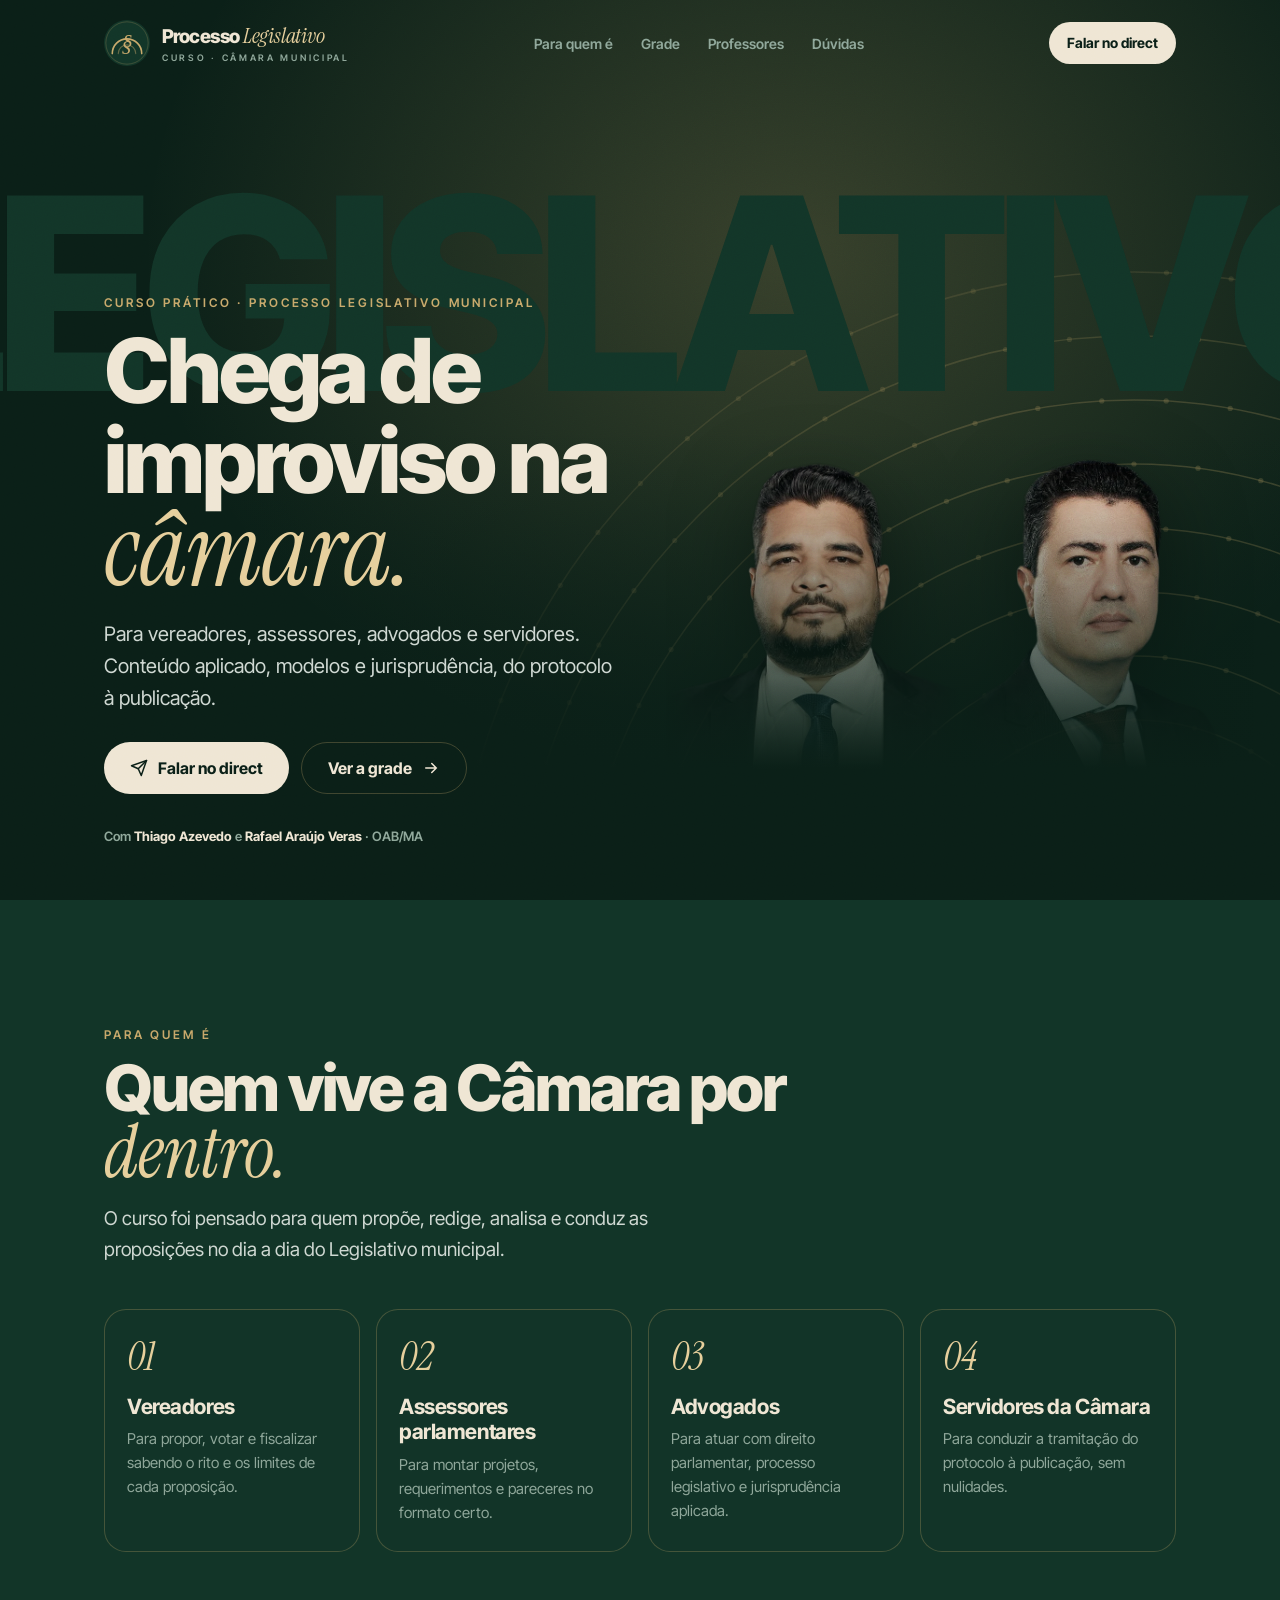
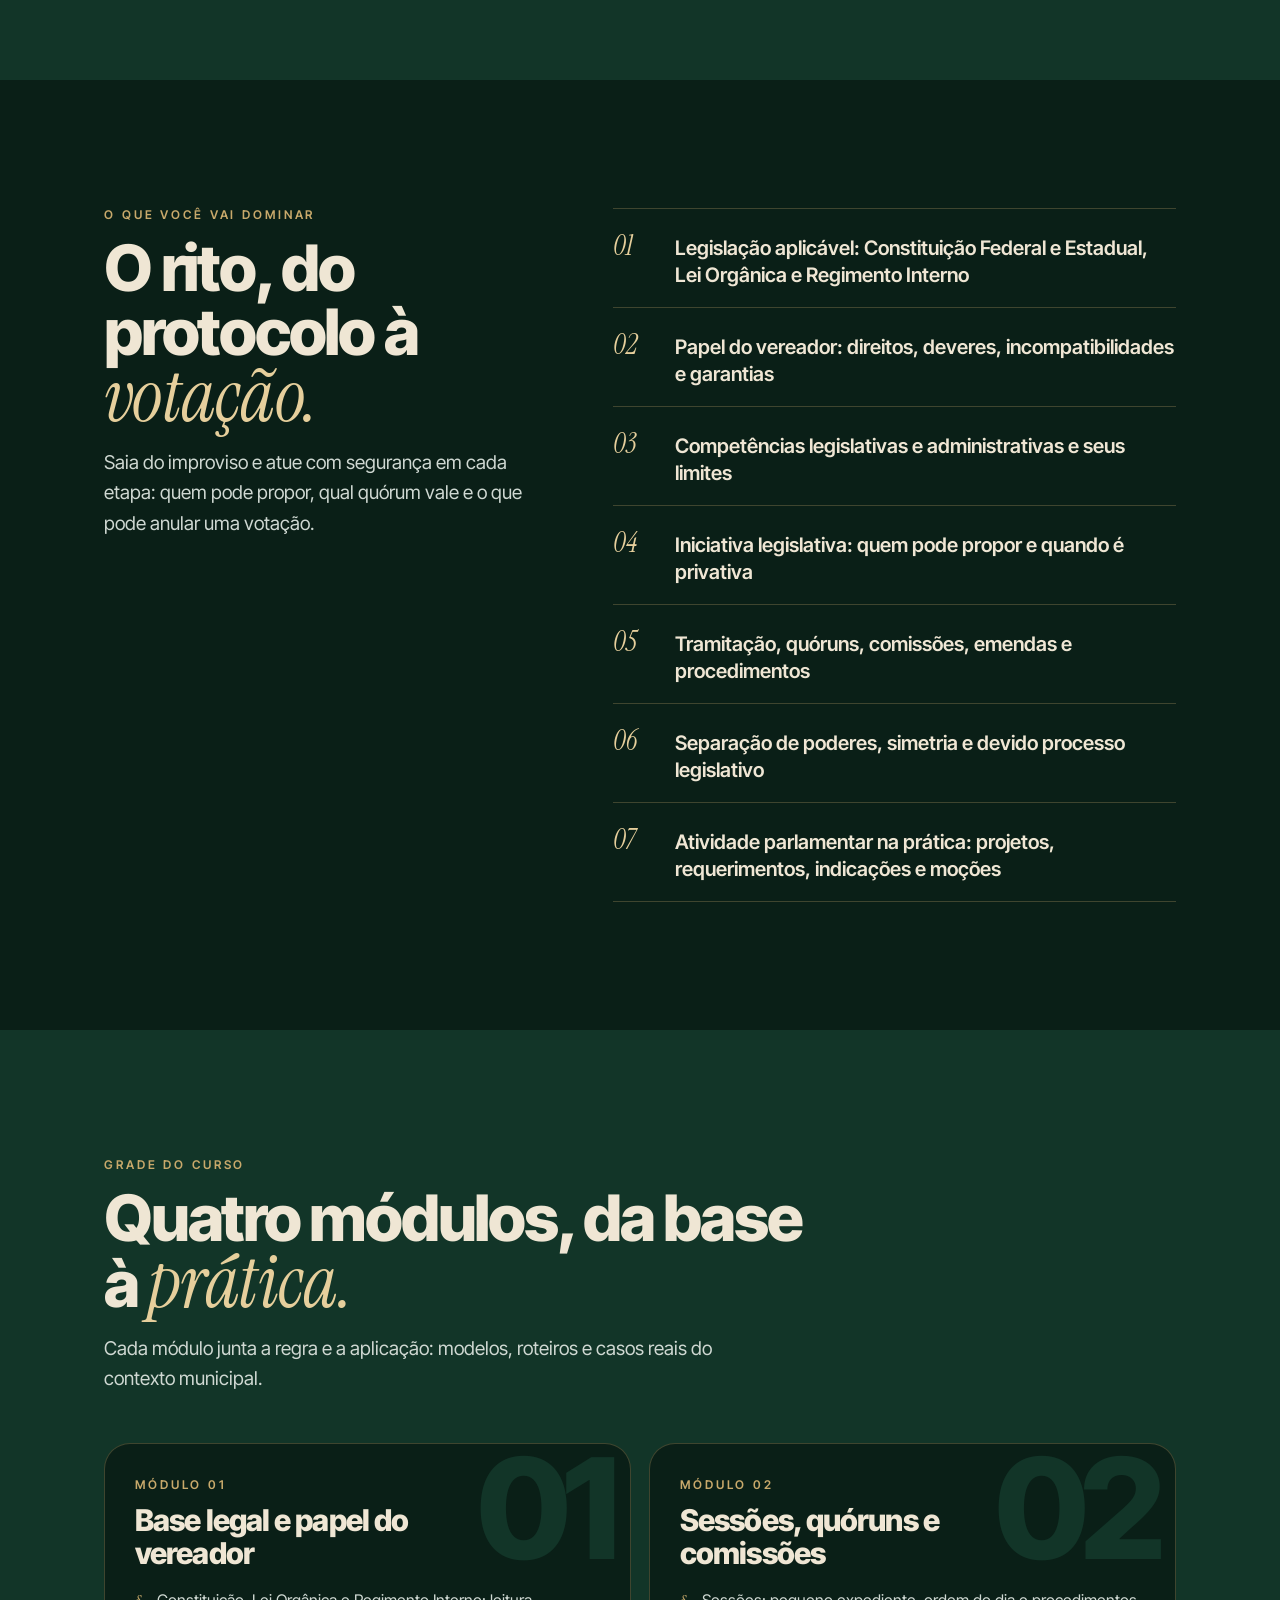
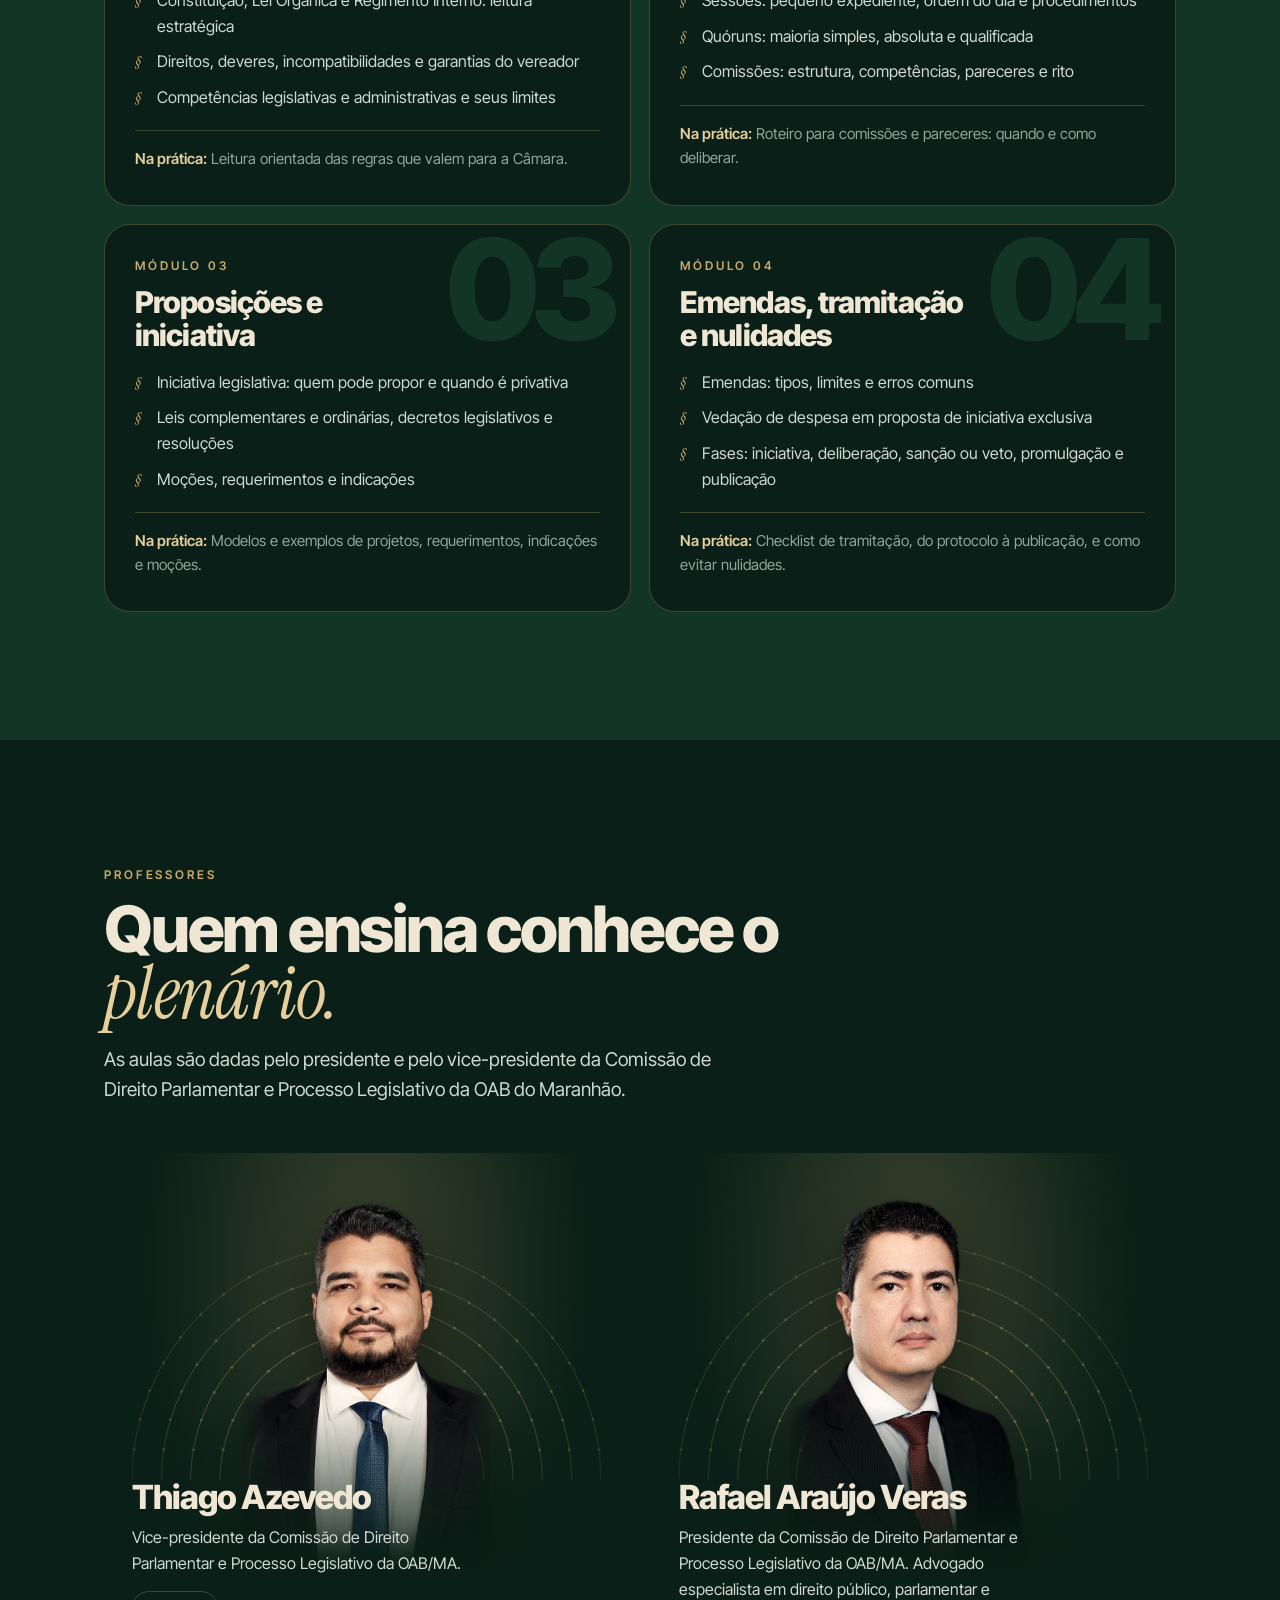
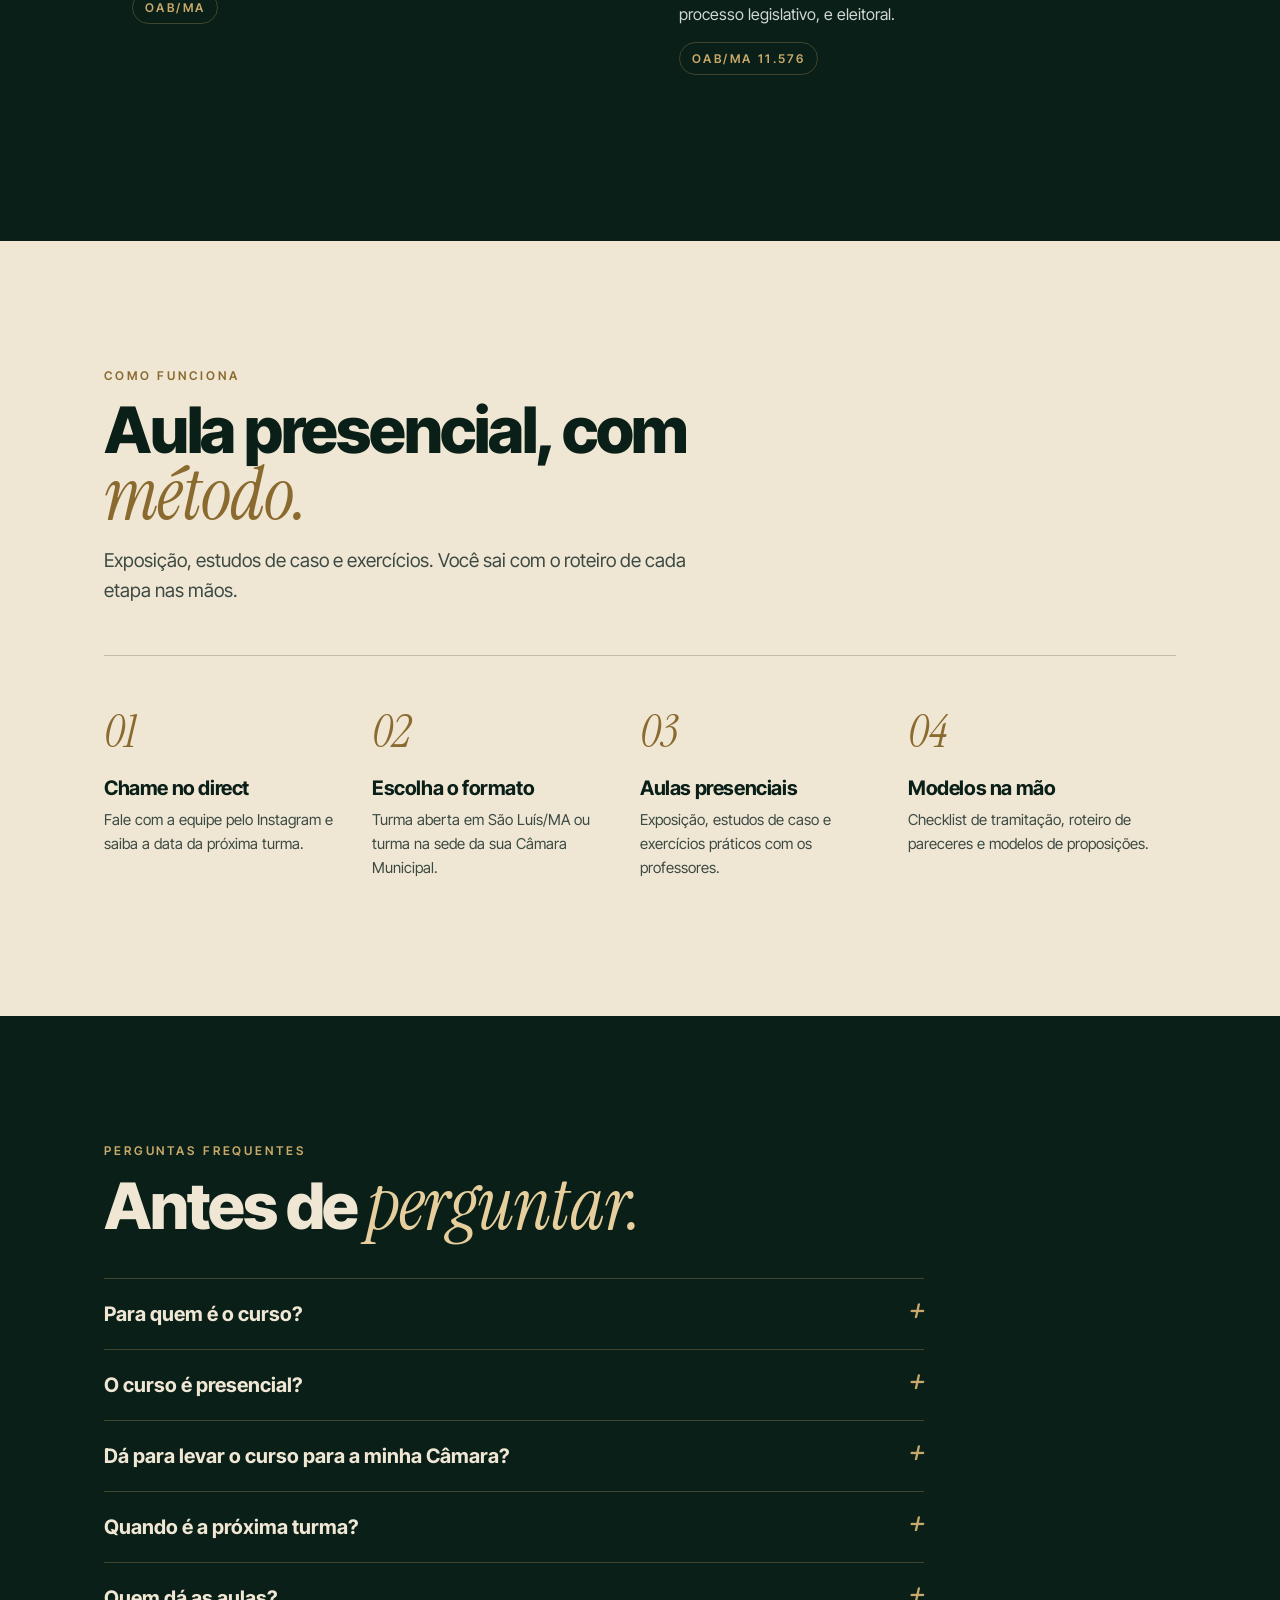
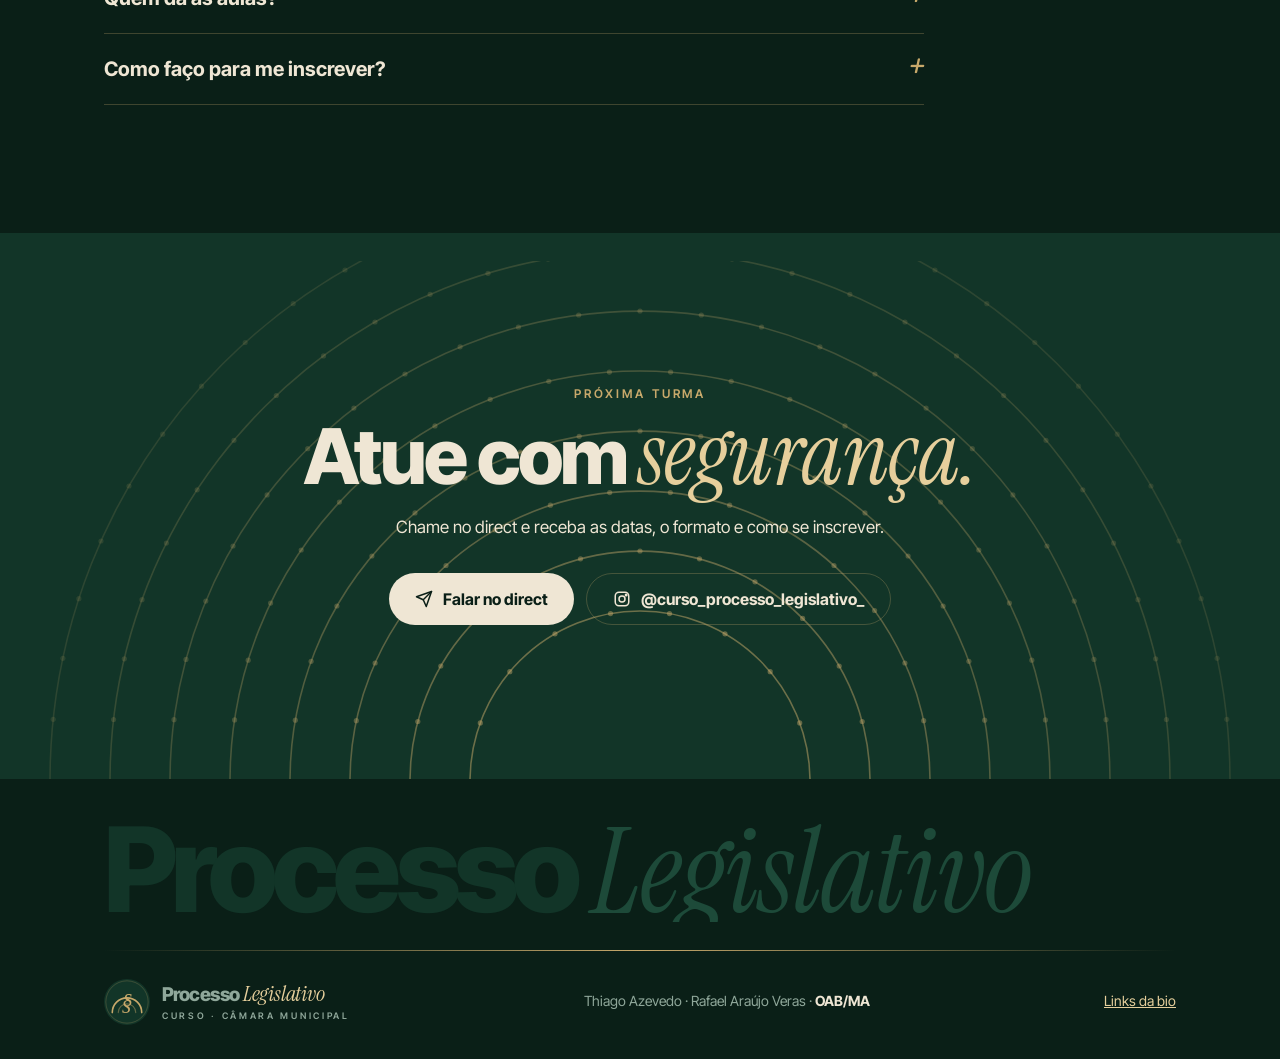
==== commit ac9d68b6: "Nome do professor: Thiago Azevedo Co-Authored-By: Claude Opus 5.5 <noreply@anthropic.com> Claude-Ses" ====
--- a/index.html
+++ b/index.html
@@ -1,7 +1,7 @@
 <!doctype html><html lang="pt-BR"><head><meta charset="utf-8"><meta name="viewport" content="width=device-width,initial-scale=1,viewport-fit=cover">
-<title>Curso de Processo Legislativo · Câmara Municipal na prática</title><meta name="description" content="Curso presencial de processo legislativo municipal para vereadores, assessores parlamentares, advogados e servidores. Conteúdo aplicado, modelos e jurisprudência, com Tiago Azevedo e Rafael Araújo Veras (OAB/MA)."><link rel="canonical" href="https://cursoprocessolegislativo.pages.dev/"><meta name="theme-color" content="#0A1F17">
-<meta property="og:type" content="website"><meta property="og:locale" content="pt_BR"><meta property="og:site_name" content="Curso de Processo Legislativo"><meta property="og:title" content="Curso de Processo Legislativo · Câmara Municipal na prática"><meta property="og:description" content="Curso presencial de processo legislativo municipal para vereadores, assessores parlamentares, advogados e servidores. Conteúdo aplicado, modelos e jurisprudência, com Tiago Azevedo e Rafael Araújo Veras (OAB/MA)."><meta property="og:url" content="https://cursoprocessolegislativo.pages.dev/"><meta property="og:image" content="https://cursoprocessolegislativo.pages.dev/assets/og.jpg"><meta property="og:image:width" content="1200"><meta property="og:image:height" content="630"><meta name="twitter:card" content="summary_large_image">
-<script>document.documentElement.classList.add('js')</script><link rel="icon" href="/assets/simbolo.svg" type="image/svg+xml"><link rel="apple-touch-icon" href="/assets/avatar.png"><link rel="preconnect" href="https://fonts.googleapis.com"><link rel="preconnect" href="https://fonts.gstatic.com" crossorigin><link href="https://fonts.googleapis.com/css2?family=Inter+Tight:wght@400;500;600;700;800&family=Instrument+Serif:ital@0;1&display=swap" rel="stylesheet"><link rel="stylesheet" href="/assets/estilo.css"><script type="application/ld+json">{"@context":"https://schema.org","@type":"Course","name":"Curso de Processo Legislativo","description":"Curso presencial de processo legislativo municipal para vereadores, assessores parlamentares, advogados e servidores. Conteúdo aplicado, modelos e jurisprudência, com Tiago Azevedo e Rafael Araújo Veras (OAB/MA).","inLanguage":"pt-BR","url":"https://cursoprocessolegislativo.pages.dev/","provider":{"@type":"Organization","name":"Curso de Processo Legislativo","url":"https://cursoprocessolegislativo.pages.dev/","sameAs":["https://instagram.com/curso_processo_legislativo_"]},"instructor":[{"@type":"Person","name":"Tiago Azevedo","jobTitle":"Vice-presidente da Comissão de Direito Parlamentar e Processo Legislativo da OAB/MA"},{"@type":"Person","name":"Rafael Araújo Veras","jobTitle":"Presidente da Comissão de Direito Parlamentar e Processo Legislativo da OAB/MA"}],"audience":{"@type":"Audience","audienceType":"Vereadores, assessores parlamentares, advogados e servidores de câmaras municipais"},"teaches":["Lei Orgânica e Regimento Interno","Quóruns e sessões","Comissões e pareceres","Iniciativa legislativa e proposições","Emendas","Fases do processo legislativo e nulidades"],"hasCourseInstance":{"@type":"CourseInstance","courseMode":"onsite","location":{"@type":"Place","name":"São Luís, MA","address":{"@type":"PostalAddress","addressLocality":"São Luís","addressRegion":"MA","addressCountry":"BR"}}}}</script></head>
+<title>Curso de Processo Legislativo · Câmara Municipal na prática</title><meta name="description" content="Curso presencial de processo legislativo municipal para vereadores, assessores parlamentares, advogados e servidores. Conteúdo aplicado, modelos e jurisprudência, com Thiago Azevedo e Rafael Araújo Veras (OAB/MA)."><link rel="canonical" href="https://cursoprocessolegislativo.pages.dev/"><meta name="theme-color" content="#0A1F17">
+<meta property="og:type" content="website"><meta property="og:locale" content="pt_BR"><meta property="og:site_name" content="Curso de Processo Legislativo"><meta property="og:title" content="Curso de Processo Legislativo · Câmara Municipal na prática"><meta property="og:description" content="Curso presencial de processo legislativo municipal para vereadores, assessores parlamentares, advogados e servidores. Conteúdo aplicado, modelos e jurisprudência, com Thiago Azevedo e Rafael Araújo Veras (OAB/MA)."><meta property="og:url" content="https://cursoprocessolegislativo.pages.dev/"><meta property="og:image" content="https://cursoprocessolegislativo.pages.dev/assets/og.jpg"><meta property="og:image:width" content="1200"><meta property="og:image:height" content="630"><meta name="twitter:card" content="summary_large_image">
+<script>document.documentElement.classList.add('js')</script><link rel="icon" href="/assets/simbolo.svg" type="image/svg+xml"><link rel="apple-touch-icon" href="/assets/avatar.png"><link rel="preconnect" href="https://fonts.googleapis.com"><link rel="preconnect" href="https://fonts.gstatic.com" crossorigin><link href="https://fonts.googleapis.com/css2?family=Inter+Tight:wght@400;500;600;700;800&family=Instrument+Serif:ital@0;1&display=swap" rel="stylesheet"><link rel="stylesheet" href="/assets/estilo.css"><script type="application/ld+json">{"@context":"https://schema.org","@type":"Course","name":"Curso de Processo Legislativo","description":"Curso presencial de processo legislativo municipal para vereadores, assessores parlamentares, advogados e servidores. Conteúdo aplicado, modelos e jurisprudência, com Thiago Azevedo e Rafael Araújo Veras (OAB/MA).","inLanguage":"pt-BR","url":"https://cursoprocessolegislativo.pages.dev/","provider":{"@type":"Organization","name":"Curso de Processo Legislativo","url":"https://cursoprocessolegislativo.pages.dev/","sameAs":["https://instagram.com/curso_processo_legislativo_"]},"instructor":[{"@type":"Person","name":"Thiago Azevedo","jobTitle":"Vice-presidente da Comissão de Direito Parlamentar e Processo Legislativo da OAB/MA"},{"@type":"Person","name":"Rafael Araújo Veras","jobTitle":"Presidente da Comissão de Direito Parlamentar e Processo Legislativo da OAB/MA"}],"audience":{"@type":"Audience","audienceType":"Vereadores, assessores parlamentares, advogados e servidores de câmaras municipais"},"teaches":["Lei Orgânica e Regimento Interno","Quóruns e sessões","Comissões e pareceres","Iniciativa legislativa e proposições","Emendas","Fases do processo legislativo e nulidades"],"hasCourseInstance":{"@type":"CourseInstance","courseMode":"onsite","location":{"@type":"Place","name":"São Luís, MA","address":{"@type":"PostalAddress","addressLocality":"São Luís","addressRegion":"MA","addressCountry":"BR"}}}}</script></head>
 <body><div class="grao" aria-hidden="true"></div>
 <header class="topo"><div class="wrap"><a class="marca" href="/" aria-label="Curso de Processo Legislativo, início"><img src="/assets/simbolo.svg" alt="" width="46" height="46"><span><b>Processo <span class="it">Legislativo</span></b><small>Curso · Câmara municipal</small></span></a><nav aria-label="Seções"><a href="#publico">Para quem é</a><a href="#grade">Grade</a><a href="#professores">Professores</a><a href="#faq">Dúvidas</a></nav><a class="btn btn-cr" href="https://ig.me/m/curso_processo_legislativo_" target="_blank" rel="noopener">Falar no direct</a></div></header>
 <main>
@@ -15,7 +15,7 @@
   <h1 id="h1" class="t">Chega de improviso na <span class="it">câmara.</span></h1>
   <p class="sub">Para vereadores, assessores, advogados e servidores. Conteúdo aplicado, modelos e jurisprudência, do protocolo à publicação.</p>
   <div class="acoes"><a class="btn btn-cr" href="https://ig.me/m/curso_processo_legislativo_" target="_blank" rel="noopener"><svg viewBox="0 0 24 24" fill="none" stroke="currentColor" stroke-width="2" stroke-linecap="round" stroke-linejoin="round" aria-hidden="true"><path d="M22 2 11 13"/><path d="M22 2 15 22l-4-9-9-4 20-7z"/></svg>Falar no direct</a><a class="btn btn-li" href="#grade">Ver a grade <svg viewBox="0 0 24 24" fill="none" stroke="currentColor" stroke-width="2" stroke-linecap="round" aria-hidden="true"><path d="M5 12h14M13 6l6 6-6 6"/></svg></a></div>
-  <div class="nomes">Com <b>Tiago Azevedo</b> e <b>Rafael Araújo Veras</b> · OAB/MA</div>
+  <div class="nomes">Com <b>Thiago Azevedo</b> e <b>Rafael Araújo Veras</b> · OAB/MA</div>
  </div></div>
 </section>
 
@@ -42,7 +42,7 @@
  <div class="rot rev">Professores</div>
  <h2 class="t rev">Quem ensina conhece o <span class="it">plenário.</span></h2>
  <p class="lead rev">As aulas são dadas pelo presidente e pelo vice-presidente da Comissão de Direito Parlamentar e Processo Legislativo da OAB do Maranhão.</p>
- <div class="profs"><article class="prof rev"><svg class="arcos" viewBox="0 0 800 420" aria-hidden="true" preserveAspectRatio="xMidYMax meet"><path d="M250.0 420A150 150 0 0 1 550.0 420" fill="none" stroke="#C8A96B" stroke-opacity="0.550" stroke-width="1.6"/><circle cx="259.0" cy="368.7" r="2.6" fill="#C8A96B" fill-opacity="0.495"/><circle cx="285.1" cy="323.6" r="2.6" fill="#C8A96B" fill-opacity="0.495"/><circle cx="325.0" cy="290.1" r="2.6" fill="#C8A96B" fill-opacity="0.495"/><circle cx="374.0" cy="272.3" r="2.6" fill="#C8A96B" fill-opacity="0.495"/><circle cx="426.0" cy="272.3" r="2.6" fill="#C8A96B" fill-opacity="0.495"/><circle cx="475.0" cy="290.1" r="2.6" fill="#C8A96B" fill-opacity="0.495"/><circle cx="514.9" cy="323.6" r="2.6" fill="#C8A96B" fill-opacity="0.495"/><circle cx="541.0" cy="368.7" r="2.6" fill="#C8A96B" fill-opacity="0.495"/><path d="M200.0 420A200 200 0 0 1 600.0 420" fill="none" stroke="#C8A96B" stroke-opacity="0.481" stroke-width="1.6"/><circle cx="206.8" cy="368.2" r="2.6" fill="#C8A96B" fill-opacity="0.433"/><circle cx="226.8" cy="320.0" r="2.6" fill="#C8A96B" fill-opacity="0.433"/><circle cx="258.6" cy="278.6" r="2.6" fill="#C8A96B" fill-opacity="0.433"/><circle cx="300.0" cy="246.8" r="2.6" fill="#C8A96B" fill-opacity="0.433"/><circle cx="348.2" cy="226.8" r="2.6" fill="#C8A96B" fill-opacity="0.433"/><circle cx="400.0" cy="220.0" r="2.6" fill="#C8A96B" fill-opacity="0.433"/><circle cx="451.8" cy="226.8" r="2.6" fill="#C8A96B" fill-opacity="0.433"/><circle cx="500.0" cy="246.8" r="2.6" fill="#C8A96B" fill-opacity="0.433"/><circle cx="541.4" cy="278.6" r="2.6" fill="#C8A96B" fill-opacity="0.433"/><circle cx="573.2" cy="320.0" r="2.6" fill="#C8A96B" fill-opacity="0.433"/><circle cx="593.2" cy="368.2" r="2.6" fill="#C8A96B" fill-opacity="0.433"/><path d="M150.0 420A250 250 0 0 1 650.0 420" fill="none" stroke="#C8A96B" stroke-opacity="0.413" stroke-width="1.6"/><circle cx="155.5" cy="368.0" r="2.6" fill="#C8A96B" fill-opacity="0.371"/><circle cx="171.6" cy="318.3" r="2.6" fill="#C8A96B" fill-opacity="0.371"/><circle cx="197.7" cy="273.1" r="2.6" fill="#C8A96B" fill-opacity="0.371"/><circle cx="232.7" cy="234.2" r="2.6" fill="#C8A96B" fill-opacity="0.371"/><circle cx="275.0" cy="203.5" r="2.6" fill="#C8A96B" fill-opacity="0.371"/><circle cx="322.7" cy="182.2" r="2.6" fill="#C8A96B" fill-opacity="0.371"/><circle cx="373.9" cy="171.4" r="2.6" fill="#C8A96B" fill-opacity="0.371"/><circle cx="426.1" cy="171.4" r="2.6" fill="#C8A96B" fill-opacity="0.371"/><circle cx="477.3" cy="182.2" r="2.6" fill="#C8A96B" fill-opacity="0.371"/><circle cx="525.0" cy="203.5" r="2.6" fill="#C8A96B" fill-opacity="0.371"/><circle cx="567.3" cy="234.2" r="2.6" fill="#C8A96B" fill-opacity="0.371"/><circle cx="602.3" cy="273.1" r="2.6" fill="#C8A96B" fill-opacity="0.371"/><circle cx="628.4" cy="318.3" r="2.6" fill="#C8A96B" fill-opacity="0.371"/><circle cx="644.5" cy="368.0" r="2.6" fill="#C8A96B" fill-opacity="0.371"/><path d="M100.0 420A300 300 0 0 1 700.0 420" fill="none" stroke="#C8A96B" stroke-opacity="0.344" stroke-width="1.6"/><circle cx="104.6" cy="367.9" r="2.6" fill="#C8A96B" fill-opacity="0.309"/><circle cx="118.1" cy="317.4" r="2.6" fill="#C8A96B" fill-opacity="0.309"/><circle cx="140.2" cy="270.0" r="2.6" fill="#C8A96B" fill-opacity="0.309"/><circle cx="170.2" cy="227.2" r="2.6" fill="#C8A96B" fill-opacity="0.309"/><circle cx="207.2" cy="190.2" r="2.6" fill="#C8A96B" fill-opacity="0.309"/><circle cx="250.0" cy="160.2" r="2.6" fill="#C8A96B" fill-opacity="0.309"/><circle cx="297.4" cy="138.1" r="2.6" fill="#C8A96B" fill-opacity="0.309"/><circle cx="347.9" cy="124.6" r="2.6" fill="#C8A96B" fill-opacity="0.309"/><circle cx="400.0" cy="120.0" r="2.6" fill="#C8A96B" fill-opacity="0.309"/><circle cx="452.1" cy="124.6" r="2.6" fill="#C8A96B" fill-opacity="0.309"/><circle cx="502.6" cy="138.1" r="2.6" fill="#C8A96B" fill-opacity="0.309"/><circle cx="550.0" cy="160.2" r="2.6" fill="#C8A96B" fill-opacity="0.309"/><circle cx="592.8" cy="190.2" r="2.6" fill="#C8A96B" fill-opacity="0.309"/><circle cx="629.8" cy="227.2" r="2.6" fill="#C8A96B" fill-opacity="0.309"/><circle cx="659.8" cy="270.0" r="2.6" fill="#C8A96B" fill-opacity="0.309"/><circle cx="681.9" cy="317.4" r="2.6" fill="#C8A96B" fill-opacity="0.309"/><circle cx="695.4" cy="367.9" r="2.6" fill="#C8A96B" fill-opacity="0.309"/><path d="M50.0 420A350 350 0 0 1 750.0 420" fill="none" stroke="#C8A96B" stroke-opacity="0.275" stroke-width="1.6"/><circle cx="53.9" cy="367.8" r="2.6" fill="#C8A96B" fill-opacity="0.248"/><circle cx="65.5" cy="316.8" r="2.6" fill="#C8A96B" fill-opacity="0.248"/><circle cx="84.7" cy="268.1" r="2.6" fill="#C8A96B" fill-opacity="0.248"/><circle cx="110.8" cy="222.8" r="2.6" fill="#C8A96B" fill-opacity="0.248"/><circle cx="143.4" cy="181.9" r="2.6" fill="#C8A96B" fill-opacity="0.248"/><circle cx="181.8" cy="146.4" r="2.6" fill="#C8A96B" fill-opacity="0.248"/><circle cx="225.0" cy="116.9" r="2.6" fill="#C8A96B" fill-opacity="0.248"/><circle cx="272.1" cy="94.2" r="2.6" fill="#C8A96B" fill-opacity="0.248"/><circle cx="322.1" cy="78.8" r="2.6" fill="#C8A96B" fill-opacity="0.248"/><circle cx="373.8" cy="71.0" r="2.6" fill="#C8A96B" fill-opacity="0.248"/><circle cx="426.2" cy="71.0" r="2.6" fill="#C8A96B" fill-opacity="0.248"/><circle cx="477.9" cy="78.8" r="2.6" fill="#C8A96B" fill-opacity="0.248"/><circle cx="527.9" cy="94.2" r="2.6" fill="#C8A96B" fill-opacity="0.248"/><circle cx="575.0" cy="116.9" r="2.6" fill="#C8A96B" fill-opacity="0.248"/><circle cx="618.2" cy="146.4" r="2.6" fill="#C8A96B" fill-opacity="0.248"/><circle cx="656.6" cy="181.9" r="2.6" fill="#C8A96B" fill-opacity="0.248"/><circle cx="689.2" cy="222.8" r="2.6" fill="#C8A96B" fill-opacity="0.248"/><circle cx="715.3" cy="268.1" r="2.6" fill="#C8A96B" fill-opacity="0.248"/><circle cx="734.5" cy="316.8" r="2.6" fill="#C8A96B" fill-opacity="0.248"/><circle cx="746.1" cy="367.8" r="2.6" fill="#C8A96B" fill-opacity="0.248"/><path d="M0.0 420A400 400 0 0 1 800.0 420" fill="none" stroke="#C8A96B" stroke-opacity="0.206" stroke-width="1.6"/><circle cx="3.4" cy="367.8" r="2.6" fill="#C8A96B" fill-opacity="0.186"/><circle cx="13.6" cy="316.5" r="2.6" fill="#C8A96B" fill-opacity="0.186"/><circle cx="30.4" cy="266.9" r="2.6" fill="#C8A96B" fill-opacity="0.186"/><circle cx="53.6" cy="220.0" r="2.6" fill="#C8A96B" fill-opacity="0.186"/><circle cx="82.7" cy="176.5" r="2.6" fill="#C8A96B" fill-opacity="0.186"/><circle cx="117.2" cy="137.2" r="2.6" fill="#C8A96B" fill-opacity="0.186"/><circle cx="156.5" cy="102.7" r="2.6" fill="#C8A96B" fill-opacity="0.186"/><circle cx="200.0" cy="73.6" r="2.6" fill="#C8A96B" fill-opacity="0.186"/><circle cx="246.9" cy="50.4" r="2.6" fill="#C8A96B" fill-opacity="0.186"/><circle cx="296.5" cy="33.6" r="2.6" fill="#C8A96B" fill-opacity="0.186"/><circle cx="347.8" cy="23.4" r="2.6" fill="#C8A96B" fill-opacity="0.186"/><circle cx="400.0" cy="20.0" r="2.6" fill="#C8A96B" fill-opacity="0.186"/><circle cx="452.2" cy="23.4" r="2.6" fill="#C8A96B" fill-opacity="0.186"/><circle cx="503.5" cy="33.6" r="2.6" fill="#C8A96B" fill-opacity="0.186"/><circle cx="553.1" cy="50.4" r="2.6" fill="#C8A96B" fill-opacity="0.186"/><circle cx="600.0" cy="73.6" r="2.6" fill="#C8A96B" fill-opacity="0.186"/><circle cx="643.5" cy="102.7" r="2.6" fill="#C8A96B" fill-opacity="0.186"/><circle cx="682.8" cy="137.2" r="2.6" fill="#C8A96B" fill-opacity="0.186"/><circle cx="717.3" cy="176.5" r="2.6" fill="#C8A96B" fill-opacity="0.186"/><circle cx="746.4" cy="220.0" r="2.6" fill="#C8A96B" fill-opacity="0.186"/><circle cx="769.6" cy="266.9" r="2.6" fill="#C8A96B" fill-opacity="0.186"/><circle cx="786.4" cy="316.5" r="2.6" fill="#C8A96B" fill-opacity="0.186"/><circle cx="796.6" cy="367.8" r="2.6" fill="#C8A96B" fill-opacity="0.186"/></svg><img src="/assets/tiago.webp" alt="Tiago Azevedo" width="535" height="900" loading="lazy"><div class="info"><h3>Tiago Azevedo</h3><p class="cargo">Vice-presidente da Comissão de Direito Parlamentar e Processo Legislativo da OAB/MA.</p><span class="oab">OAB/MA</span></div></article><article class="prof rev"><svg class="arcos" viewBox="0 0 800 420" aria-hidden="true" preserveAspectRatio="xMidYMax meet"><path d="M250.0 420A150 150 0 0 1 550.0 420" fill="none" stroke="#C8A96B" stroke-opacity="0.550" stroke-width="1.6"/><circle cx="259.0" cy="368.7" r="2.6" fill="#C8A96B" fill-opacity="0.495"/><circle cx="285.1" cy="323.6" r="2.6" fill="#C8A96B" fill-opacity="0.495"/><circle cx="325.0" cy="290.1" r="2.6" fill="#C8A96B" fill-opacity="0.495"/><circle cx="374.0" cy="272.3" r="2.6" fill="#C8A96B" fill-opacity="0.495"/><circle cx="426.0" cy="272.3" r="2.6" fill="#C8A96B" fill-opacity="0.495"/><circle cx="475.0" cy="290.1" r="2.6" fill="#C8A96B" fill-opacity="0.495"/><circle cx="514.9" cy="323.6" r="2.6" fill="#C8A96B" fill-opacity="0.495"/><circle cx="541.0" cy="368.7" r="2.6" fill="#C8A96B" fill-opacity="0.495"/><path d="M200.0 420A200 200 0 0 1 600.0 420" fill="none" stroke="#C8A96B" stroke-opacity="0.481" stroke-width="1.6"/><circle cx="206.8" cy="368.2" r="2.6" fill="#C8A96B" fill-opacity="0.433"/><circle cx="226.8" cy="320.0" r="2.6" fill="#C8A96B" fill-opacity="0.433"/><circle cx="258.6" cy="278.6" r="2.6" fill="#C8A96B" fill-opacity="0.433"/><circle cx="300.0" cy="246.8" r="2.6" fill="#C8A96B" fill-opacity="0.433"/><circle cx="348.2" cy="226.8" r="2.6" fill="#C8A96B" fill-opacity="0.433"/><circle cx="400.0" cy="220.0" r="2.6" fill="#C8A96B" fill-opacity="0.433"/><circle cx="451.8" cy="226.8" r="2.6" fill="#C8A96B" fill-opacity="0.433"/><circle cx="500.0" cy="246.8" r="2.6" fill="#C8A96B" fill-opacity="0.433"/><circle cx="541.4" cy="278.6" r="2.6" fill="#C8A96B" fill-opacity="0.433"/><circle cx="573.2" cy="320.0" r="2.6" fill="#C8A96B" fill-opacity="0.433"/><circle cx="593.2" cy="368.2" r="2.6" fill="#C8A96B" fill-opacity="0.433"/><path d="M150.0 420A250 250 0 0 1 650.0 420" fill="none" stroke="#C8A96B" stroke-opacity="0.413" stroke-width="1.6"/><circle cx="155.5" cy="368.0" r="2.6" fill="#C8A96B" fill-opacity="0.371"/><circle cx="171.6" cy="318.3" r="2.6" fill="#C8A96B" fill-opacity="0.371"/><circle cx="197.7" cy="273.1" r="2.6" fill="#C8A96B" fill-opacity="0.371"/><circle cx="232.7" cy="234.2" r="2.6" fill="#C8A96B" fill-opacity="0.371"/><circle cx="275.0" cy="203.5" r="2.6" fill="#C8A96B" fill-opacity="0.371"/><circle cx="322.7" cy="182.2" r="2.6" fill="#C8A96B" fill-opacity="0.371"/><circle cx="373.9" cy="171.4" r="2.6" fill="#C8A96B" fill-opacity="0.371"/><circle cx="426.1" cy="171.4" r="2.6" fill="#C8A96B" fill-opacity="0.371"/><circle cx="477.3" cy="182.2" r="2.6" fill="#C8A96B" fill-opacity="0.371"/><circle cx="525.0" cy="203.5" r="2.6" fill="#C8A96B" fill-opacity="0.371"/><circle cx="567.3" cy="234.2" r="2.6" fill="#C8A96B" fill-opacity="0.371"/><circle cx="602.3" cy="273.1" r="2.6" fill="#C8A96B" fill-opacity="0.371"/><circle cx="628.4" cy="318.3" r="2.6" fill="#C8A96B" fill-opacity="0.371"/><circle cx="644.5" cy="368.0" r="2.6" fill="#C8A96B" fill-opacity="0.371"/><path d="M100.0 420A300 300 0 0 1 700.0 420" fill="none" stroke="#C8A96B" stroke-opacity="0.344" stroke-width="1.6"/><circle cx="104.6" cy="367.9" r="2.6" fill="#C8A96B" fill-opacity="0.309"/><circle cx="118.1" cy="317.4" r="2.6" fill="#C8A96B" fill-opacity="0.309"/><circle cx="140.2" cy="270.0" r="2.6" fill="#C8A96B" fill-opacity="0.309"/><circle cx="170.2" cy="227.2" r="2.6" fill="#C8A96B" fill-opacity="0.309"/><circle cx="207.2" cy="190.2" r="2.6" fill="#C8A96B" fill-opacity="0.309"/><circle cx="250.0" cy="160.2" r="2.6" fill="#C8A96B" fill-opacity="0.309"/><circle cx="297.4" cy="138.1" r="2.6" fill="#C8A96B" fill-opacity="0.309"/><circle cx="347.9" cy="124.6" r="2.6" fill="#C8A96B" fill-opacity="0.309"/><circle cx="400.0" cy="120.0" r="2.6" fill="#C8A96B" fill-opacity="0.309"/><circle cx="452.1" cy="124.6" r="2.6" fill="#C8A96B" fill-opacity="0.309"/><circle cx="502.6" cy="138.1" r="2.6" fill="#C8A96B" fill-opacity="0.309"/><circle cx="550.0" cy="160.2" r="2.6" fill="#C8A96B" fill-opacity="0.309"/><circle cx="592.8" cy="190.2" r="2.6" fill="#C8A96B" fill-opacity="0.309"/><circle cx="629.8" cy="227.2" r="2.6" fill="#C8A96B" fill-opacity="0.309"/><circle cx="659.8" cy="270.0" r="2.6" fill="#C8A96B" fill-opacity="0.309"/><circle cx="681.9" cy="317.4" r="2.6" fill="#C8A96B" fill-opacity="0.309"/><circle cx="695.4" cy="367.9" r="2.6" fill="#C8A96B" fill-opacity="0.309"/><path d="M50.0 420A350 350 0 0 1 750.0 420" fill="none" stroke="#C8A96B" stroke-opacity="0.275" stroke-width="1.6"/><circle cx="53.9" cy="367.8" r="2.6" fill="#C8A96B" fill-opacity="0.248"/><circle cx="65.5" cy="316.8" r="2.6" fill="#C8A96B" fill-opacity="0.248"/><circle cx="84.7" cy="268.1" r="2.6" fill="#C8A96B" fill-opacity="0.248"/><circle cx="110.8" cy="222.8" r="2.6" fill="#C8A96B" fill-opacity="0.248"/><circle cx="143.4" cy="181.9" r="2.6" fill="#C8A96B" fill-opacity="0.248"/><circle cx="181.8" cy="146.4" r="2.6" fill="#C8A96B" fill-opacity="0.248"/><circle cx="225.0" cy="116.9" r="2.6" fill="#C8A96B" fill-opacity="0.248"/><circle cx="272.1" cy="94.2" r="2.6" fill="#C8A96B" fill-opacity="0.248"/><circle cx="322.1" cy="78.8" r="2.6" fill="#C8A96B" fill-opacity="0.248"/><circle cx="373.8" cy="71.0" r="2.6" fill="#C8A96B" fill-opacity="0.248"/><circle cx="426.2" cy="71.0" r="2.6" fill="#C8A96B" fill-opacity="0.248"/><circle cx="477.9" cy="78.8" r="2.6" fill="#C8A96B" fill-opacity="0.248"/><circle cx="527.9" cy="94.2" r="2.6" fill="#C8A96B" fill-opacity="0.248"/><circle cx="575.0" cy="116.9" r="2.6" fill="#C8A96B" fill-opacity="0.248"/><circle cx="618.2" cy="146.4" r="2.6" fill="#C8A96B" fill-opacity="0.248"/><circle cx="656.6" cy="181.9" r="2.6" fill="#C8A96B" fill-opacity="0.248"/><circle cx="689.2" cy="222.8" r="2.6" fill="#C8A96B" fill-opacity="0.248"/><circle cx="715.3" cy="268.1" r="2.6" fill="#C8A96B" fill-opacity="0.248"/><circle cx="734.5" cy="316.8" r="2.6" fill="#C8A96B" fill-opacity="0.248"/><circle cx="746.1" cy="367.8" r="2.6" fill="#C8A96B" fill-opacity="0.248"/><path d="M0.0 420A400 400 0 0 1 800.0 420" fill="none" stroke="#C8A96B" stroke-opacity="0.206" stroke-width="1.6"/><circle cx="3.4" cy="367.8" r="2.6" fill="#C8A96B" fill-opacity="0.186"/><circle cx="13.6" cy="316.5" r="2.6" fill="#C8A96B" fill-opacity="0.186"/><circle cx="30.4" cy="266.9" r="2.6" fill="#C8A96B" fill-opacity="0.186"/><circle cx="53.6" cy="220.0" r="2.6" fill="#C8A96B" fill-opacity="0.186"/><circle cx="82.7" cy="176.5" r="2.6" fill="#C8A96B" fill-opacity="0.186"/><circle cx="117.2" cy="137.2" r="2.6" fill="#C8A96B" fill-opacity="0.186"/><circle cx="156.5" cy="102.7" r="2.6" fill="#C8A96B" fill-opacity="0.186"/><circle cx="200.0" cy="73.6" r="2.6" fill="#C8A96B" fill-opacity="0.186"/><circle cx="246.9" cy="50.4" r="2.6" fill="#C8A96B" fill-opacity="0.186"/><circle cx="296.5" cy="33.6" r="2.6" fill="#C8A96B" fill-opacity="0.186"/><circle cx="347.8" cy="23.4" r="2.6" fill="#C8A96B" fill-opacity="0.186"/><circle cx="400.0" cy="20.0" r="2.6" fill="#C8A96B" fill-opacity="0.186"/><circle cx="452.2" cy="23.4" r="2.6" fill="#C8A96B" fill-opacity="0.186"/><circle cx="503.5" cy="33.6" r="2.6" fill="#C8A96B" fill-opacity="0.186"/><circle cx="553.1" cy="50.4" r="2.6" fill="#C8A96B" fill-opacity="0.186"/><circle cx="600.0" cy="73.6" r="2.6" fill="#C8A96B" fill-opacity="0.186"/><circle cx="643.5" cy="102.7" r="2.6" fill="#C8A96B" fill-opacity="0.186"/><circle cx="682.8" cy="137.2" r="2.6" fill="#C8A96B" fill-opacity="0.186"/><circle cx="717.3" cy="176.5" r="2.6" fill="#C8A96B" fill-opacity="0.186"/><circle cx="746.4" cy="220.0" r="2.6" fill="#C8A96B" fill-opacity="0.186"/><circle cx="769.6" cy="266.9" r="2.6" fill="#C8A96B" fill-opacity="0.186"/><circle cx="786.4" cy="316.5" r="2.6" fill="#C8A96B" fill-opacity="0.186"/><circle cx="796.6" cy="367.8" r="2.6" fill="#C8A96B" fill-opacity="0.186"/></svg><img src="/assets/rafael.webp" alt="Rafael Araújo Veras" width="535" height="900" loading="lazy"><div class="info"><h3>Rafael Araújo Veras</h3><p class="cargo">Presidente da Comissão de Direito Parlamentar e Processo Legislativo da OAB/MA. Advogado especialista em direito público, parlamentar e processo legislativo, e eleitoral.</p><span class="oab">OAB/MA 11.576</span></div></article></div>
+ <div class="profs"><article class="prof rev"><svg class="arcos" viewBox="0 0 800 420" aria-hidden="true" preserveAspectRatio="xMidYMax meet"><path d="M250.0 420A150 150 0 0 1 550.0 420" fill="none" stroke="#C8A96B" stroke-opacity="0.550" stroke-width="1.6"/><circle cx="259.0" cy="368.7" r="2.6" fill="#C8A96B" fill-opacity="0.495"/><circle cx="285.1" cy="323.6" r="2.6" fill="#C8A96B" fill-opacity="0.495"/><circle cx="325.0" cy="290.1" r="2.6" fill="#C8A96B" fill-opacity="0.495"/><circle cx="374.0" cy="272.3" r="2.6" fill="#C8A96B" fill-opacity="0.495"/><circle cx="426.0" cy="272.3" r="2.6" fill="#C8A96B" fill-opacity="0.495"/><circle cx="475.0" cy="290.1" r="2.6" fill="#C8A96B" fill-opacity="0.495"/><circle cx="514.9" cy="323.6" r="2.6" fill="#C8A96B" fill-opacity="0.495"/><circle cx="541.0" cy="368.7" r="2.6" fill="#C8A96B" fill-opacity="0.495"/><path d="M200.0 420A200 200 0 0 1 600.0 420" fill="none" stroke="#C8A96B" stroke-opacity="0.481" stroke-width="1.6"/><circle cx="206.8" cy="368.2" r="2.6" fill="#C8A96B" fill-opacity="0.433"/><circle cx="226.8" cy="320.0" r="2.6" fill="#C8A96B" fill-opacity="0.433"/><circle cx="258.6" cy="278.6" r="2.6" fill="#C8A96B" fill-opacity="0.433"/><circle cx="300.0" cy="246.8" r="2.6" fill="#C8A96B" fill-opacity="0.433"/><circle cx="348.2" cy="226.8" r="2.6" fill="#C8A96B" fill-opacity="0.433"/><circle cx="400.0" cy="220.0" r="2.6" fill="#C8A96B" fill-opacity="0.433"/><circle cx="451.8" cy="226.8" r="2.6" fill="#C8A96B" fill-opacity="0.433"/><circle cx="500.0" cy="246.8" r="2.6" fill="#C8A96B" fill-opacity="0.433"/><circle cx="541.4" cy="278.6" r="2.6" fill="#C8A96B" fill-opacity="0.433"/><circle cx="573.2" cy="320.0" r="2.6" fill="#C8A96B" fill-opacity="0.433"/><circle cx="593.2" cy="368.2" r="2.6" fill="#C8A96B" fill-opacity="0.433"/><path d="M150.0 420A250 250 0 0 1 650.0 420" fill="none" stroke="#C8A96B" stroke-opacity="0.413" stroke-width="1.6"/><circle cx="155.5" cy="368.0" r="2.6" fill="#C8A96B" fill-opacity="0.371"/><circle cx="171.6" cy="318.3" r="2.6" fill="#C8A96B" fill-opacity="0.371"/><circle cx="197.7" cy="273.1" r="2.6" fill="#C8A96B" fill-opacity="0.371"/><circle cx="232.7" cy="234.2" r="2.6" fill="#C8A96B" fill-opacity="0.371"/><circle cx="275.0" cy="203.5" r="2.6" fill="#C8A96B" fill-opacity="0.371"/><circle cx="322.7" cy="182.2" r="2.6" fill="#C8A96B" fill-opacity="0.371"/><circle cx="373.9" cy="171.4" r="2.6" fill="#C8A96B" fill-opacity="0.371"/><circle cx="426.1" cy="171.4" r="2.6" fill="#C8A96B" fill-opacity="0.371"/><circle cx="477.3" cy="182.2" r="2.6" fill="#C8A96B" fill-opacity="0.371"/><circle cx="525.0" cy="203.5" r="2.6" fill="#C8A96B" fill-opacity="0.371"/><circle cx="567.3" cy="234.2" r="2.6" fill="#C8A96B" fill-opacity="0.371"/><circle cx="602.3" cy="273.1" r="2.6" fill="#C8A96B" fill-opacity="0.371"/><circle cx="628.4" cy="318.3" r="2.6" fill="#C8A96B" fill-opacity="0.371"/><circle cx="644.5" cy="368.0" r="2.6" fill="#C8A96B" fill-opacity="0.371"/><path d="M100.0 420A300 300 0 0 1 700.0 420" fill="none" stroke="#C8A96B" stroke-opacity="0.344" stroke-width="1.6"/><circle cx="104.6" cy="367.9" r="2.6" fill="#C8A96B" fill-opacity="0.309"/><circle cx="118.1" cy="317.4" r="2.6" fill="#C8A96B" fill-opacity="0.309"/><circle cx="140.2" cy="270.0" r="2.6" fill="#C8A96B" fill-opacity="0.309"/><circle cx="170.2" cy="227.2" r="2.6" fill="#C8A96B" fill-opacity="0.309"/><circle cx="207.2" cy="190.2" r="2.6" fill="#C8A96B" fill-opacity="0.309"/><circle cx="250.0" cy="160.2" r="2.6" fill="#C8A96B" fill-opacity="0.309"/><circle cx="297.4" cy="138.1" r="2.6" fill="#C8A96B" fill-opacity="0.309"/><circle cx="347.9" cy="124.6" r="2.6" fill="#C8A96B" fill-opacity="0.309"/><circle cx="400.0" cy="120.0" r="2.6" fill="#C8A96B" fill-opacity="0.309"/><circle cx="452.1" cy="124.6" r="2.6" fill="#C8A96B" fill-opacity="0.309"/><circle cx="502.6" cy="138.1" r="2.6" fill="#C8A96B" fill-opacity="0.309"/><circle cx="550.0" cy="160.2" r="2.6" fill="#C8A96B" fill-opacity="0.309"/><circle cx="592.8" cy="190.2" r="2.6" fill="#C8A96B" fill-opacity="0.309"/><circle cx="629.8" cy="227.2" r="2.6" fill="#C8A96B" fill-opacity="0.309"/><circle cx="659.8" cy="270.0" r="2.6" fill="#C8A96B" fill-opacity="0.309"/><circle cx="681.9" cy="317.4" r="2.6" fill="#C8A96B" fill-opacity="0.309"/><circle cx="695.4" cy="367.9" r="2.6" fill="#C8A96B" fill-opacity="0.309"/><path d="M50.0 420A350 350 0 0 1 750.0 420" fill="none" stroke="#C8A96B" stroke-opacity="0.275" stroke-width="1.6"/><circle cx="53.9" cy="367.8" r="2.6" fill="#C8A96B" fill-opacity="0.248"/><circle cx="65.5" cy="316.8" r="2.6" fill="#C8A96B" fill-opacity="0.248"/><circle cx="84.7" cy="268.1" r="2.6" fill="#C8A96B" fill-opacity="0.248"/><circle cx="110.8" cy="222.8" r="2.6" fill="#C8A96B" fill-opacity="0.248"/><circle cx="143.4" cy="181.9" r="2.6" fill="#C8A96B" fill-opacity="0.248"/><circle cx="181.8" cy="146.4" r="2.6" fill="#C8A96B" fill-opacity="0.248"/><circle cx="225.0" cy="116.9" r="2.6" fill="#C8A96B" fill-opacity="0.248"/><circle cx="272.1" cy="94.2" r="2.6" fill="#C8A96B" fill-opacity="0.248"/><circle cx="322.1" cy="78.8" r="2.6" fill="#C8A96B" fill-opacity="0.248"/><circle cx="373.8" cy="71.0" r="2.6" fill="#C8A96B" fill-opacity="0.248"/><circle cx="426.2" cy="71.0" r="2.6" fill="#C8A96B" fill-opacity="0.248"/><circle cx="477.9" cy="78.8" r="2.6" fill="#C8A96B" fill-opacity="0.248"/><circle cx="527.9" cy="94.2" r="2.6" fill="#C8A96B" fill-opacity="0.248"/><circle cx="575.0" cy="116.9" r="2.6" fill="#C8A96B" fill-opacity="0.248"/><circle cx="618.2" cy="146.4" r="2.6" fill="#C8A96B" fill-opacity="0.248"/><circle cx="656.6" cy="181.9" r="2.6" fill="#C8A96B" fill-opacity="0.248"/><circle cx="689.2" cy="222.8" r="2.6" fill="#C8A96B" fill-opacity="0.248"/><circle cx="715.3" cy="268.1" r="2.6" fill="#C8A96B" fill-opacity="0.248"/><circle cx="734.5" cy="316.8" r="2.6" fill="#C8A96B" fill-opacity="0.248"/><circle cx="746.1" cy="367.8" r="2.6" fill="#C8A96B" fill-opacity="0.248"/><path d="M0.0 420A400 400 0 0 1 800.0 420" fill="none" stroke="#C8A96B" stroke-opacity="0.206" stroke-width="1.6"/><circle cx="3.4" cy="367.8" r="2.6" fill="#C8A96B" fill-opacity="0.186"/><circle cx="13.6" cy="316.5" r="2.6" fill="#C8A96B" fill-opacity="0.186"/><circle cx="30.4" cy="266.9" r="2.6" fill="#C8A96B" fill-opacity="0.186"/><circle cx="53.6" cy="220.0" r="2.6" fill="#C8A96B" fill-opacity="0.186"/><circle cx="82.7" cy="176.5" r="2.6" fill="#C8A96B" fill-opacity="0.186"/><circle cx="117.2" cy="137.2" r="2.6" fill="#C8A96B" fill-opacity="0.186"/><circle cx="156.5" cy="102.7" r="2.6" fill="#C8A96B" fill-opacity="0.186"/><circle cx="200.0" cy="73.6" r="2.6" fill="#C8A96B" fill-opacity="0.186"/><circle cx="246.9" cy="50.4" r="2.6" fill="#C8A96B" fill-opacity="0.186"/><circle cx="296.5" cy="33.6" r="2.6" fill="#C8A96B" fill-opacity="0.186"/><circle cx="347.8" cy="23.4" r="2.6" fill="#C8A96B" fill-opacity="0.186"/><circle cx="400.0" cy="20.0" r="2.6" fill="#C8A96B" fill-opacity="0.186"/><circle cx="452.2" cy="23.4" r="2.6" fill="#C8A96B" fill-opacity="0.186"/><circle cx="503.5" cy="33.6" r="2.6" fill="#C8A96B" fill-opacity="0.186"/><circle cx="553.1" cy="50.4" r="2.6" fill="#C8A96B" fill-opacity="0.186"/><circle cx="600.0" cy="73.6" r="2.6" fill="#C8A96B" fill-opacity="0.186"/><circle cx="643.5" cy="102.7" r="2.6" fill="#C8A96B" fill-opacity="0.186"/><circle cx="682.8" cy="137.2" r="2.6" fill="#C8A96B" fill-opacity="0.186"/><circle cx="717.3" cy="176.5" r="2.6" fill="#C8A96B" fill-opacity="0.186"/><circle cx="746.4" cy="220.0" r="2.6" fill="#C8A96B" fill-opacity="0.186"/><circle cx="769.6" cy="266.9" r="2.6" fill="#C8A96B" fill-opacity="0.186"/><circle cx="786.4" cy="316.5" r="2.6" fill="#C8A96B" fill-opacity="0.186"/><circle cx="796.6" cy="367.8" r="2.6" fill="#C8A96B" fill-opacity="0.186"/></svg><img src="/assets/tiago.webp" alt="Thiago Azevedo" width="535" height="900" loading="lazy"><div class="info"><h3>Thiago Azevedo</h3><p class="cargo">Vice-presidente da Comissão de Direito Parlamentar e Processo Legislativo da OAB/MA.</p><span class="oab">OAB/MA</span></div></article><article class="prof rev"><svg class="arcos" viewBox="0 0 800 420" aria-hidden="true" preserveAspectRatio="xMidYMax meet"><path d="M250.0 420A150 150 0 0 1 550.0 420" fill="none" stroke="#C8A96B" stroke-opacity="0.550" stroke-width="1.6"/><circle cx="259.0" cy="368.7" r="2.6" fill="#C8A96B" fill-opacity="0.495"/><circle cx="285.1" cy="323.6" r="2.6" fill="#C8A96B" fill-opacity="0.495"/><circle cx="325.0" cy="290.1" r="2.6" fill="#C8A96B" fill-opacity="0.495"/><circle cx="374.0" cy="272.3" r="2.6" fill="#C8A96B" fill-opacity="0.495"/><circle cx="426.0" cy="272.3" r="2.6" fill="#C8A96B" fill-opacity="0.495"/><circle cx="475.0" cy="290.1" r="2.6" fill="#C8A96B" fill-opacity="0.495"/><circle cx="514.9" cy="323.6" r="2.6" fill="#C8A96B" fill-opacity="0.495"/><circle cx="541.0" cy="368.7" r="2.6" fill="#C8A96B" fill-opacity="0.495"/><path d="M200.0 420A200 200 0 0 1 600.0 420" fill="none" stroke="#C8A96B" stroke-opacity="0.481" stroke-width="1.6"/><circle cx="206.8" cy="368.2" r="2.6" fill="#C8A96B" fill-opacity="0.433"/><circle cx="226.8" cy="320.0" r="2.6" fill="#C8A96B" fill-opacity="0.433"/><circle cx="258.6" cy="278.6" r="2.6" fill="#C8A96B" fill-opacity="0.433"/><circle cx="300.0" cy="246.8" r="2.6" fill="#C8A96B" fill-opacity="0.433"/><circle cx="348.2" cy="226.8" r="2.6" fill="#C8A96B" fill-opacity="0.433"/><circle cx="400.0" cy="220.0" r="2.6" fill="#C8A96B" fill-opacity="0.433"/><circle cx="451.8" cy="226.8" r="2.6" fill="#C8A96B" fill-opacity="0.433"/><circle cx="500.0" cy="246.8" r="2.6" fill="#C8A96B" fill-opacity="0.433"/><circle cx="541.4" cy="278.6" r="2.6" fill="#C8A96B" fill-opacity="0.433"/><circle cx="573.2" cy="320.0" r="2.6" fill="#C8A96B" fill-opacity="0.433"/><circle cx="593.2" cy="368.2" r="2.6" fill="#C8A96B" fill-opacity="0.433"/><path d="M150.0 420A250 250 0 0 1 650.0 420" fill="none" stroke="#C8A96B" stroke-opacity="0.413" stroke-width="1.6"/><circle cx="155.5" cy="368.0" r="2.6" fill="#C8A96B" fill-opacity="0.371"/><circle cx="171.6" cy="318.3" r="2.6" fill="#C8A96B" fill-opacity="0.371"/><circle cx="197.7" cy="273.1" r="2.6" fill="#C8A96B" fill-opacity="0.371"/><circle cx="232.7" cy="234.2" r="2.6" fill="#C8A96B" fill-opacity="0.371"/><circle cx="275.0" cy="203.5" r="2.6" fill="#C8A96B" fill-opacity="0.371"/><circle cx="322.7" cy="182.2" r="2.6" fill="#C8A96B" fill-opacity="0.371"/><circle cx="373.9" cy="171.4" r="2.6" fill="#C8A96B" fill-opacity="0.371"/><circle cx="426.1" cy="171.4" r="2.6" fill="#C8A96B" fill-opacity="0.371"/><circle cx="477.3" cy="182.2" r="2.6" fill="#C8A96B" fill-opacity="0.371"/><circle cx="525.0" cy="203.5" r="2.6" fill="#C8A96B" fill-opacity="0.371"/><circle cx="567.3" cy="234.2" r="2.6" fill="#C8A96B" fill-opacity="0.371"/><circle cx="602.3" cy="273.1" r="2.6" fill="#C8A96B" fill-opacity="0.371"/><circle cx="628.4" cy="318.3" r="2.6" fill="#C8A96B" fill-opacity="0.371"/><circle cx="644.5" cy="368.0" r="2.6" fill="#C8A96B" fill-opacity="0.371"/><path d="M100.0 420A300 300 0 0 1 700.0 420" fill="none" stroke="#C8A96B" stroke-opacity="0.344" stroke-width="1.6"/><circle cx="104.6" cy="367.9" r="2.6" fill="#C8A96B" fill-opacity="0.309"/><circle cx="118.1" cy="317.4" r="2.6" fill="#C8A96B" fill-opacity="0.309"/><circle cx="140.2" cy="270.0" r="2.6" fill="#C8A96B" fill-opacity="0.309"/><circle cx="170.2" cy="227.2" r="2.6" fill="#C8A96B" fill-opacity="0.309"/><circle cx="207.2" cy="190.2" r="2.6" fill="#C8A96B" fill-opacity="0.309"/><circle cx="250.0" cy="160.2" r="2.6" fill="#C8A96B" fill-opacity="0.309"/><circle cx="297.4" cy="138.1" r="2.6" fill="#C8A96B" fill-opacity="0.309"/><circle cx="347.9" cy="124.6" r="2.6" fill="#C8A96B" fill-opacity="0.309"/><circle cx="400.0" cy="120.0" r="2.6" fill="#C8A96B" fill-opacity="0.309"/><circle cx="452.1" cy="124.6" r="2.6" fill="#C8A96B" fill-opacity="0.309"/><circle cx="502.6" cy="138.1" r="2.6" fill="#C8A96B" fill-opacity="0.309"/><circle cx="550.0" cy="160.2" r="2.6" fill="#C8A96B" fill-opacity="0.309"/><circle cx="592.8" cy="190.2" r="2.6" fill="#C8A96B" fill-opacity="0.309"/><circle cx="629.8" cy="227.2" r="2.6" fill="#C8A96B" fill-opacity="0.309"/><circle cx="659.8" cy="270.0" r="2.6" fill="#C8A96B" fill-opacity="0.309"/><circle cx="681.9" cy="317.4" r="2.6" fill="#C8A96B" fill-opacity="0.309"/><circle cx="695.4" cy="367.9" r="2.6" fill="#C8A96B" fill-opacity="0.309"/><path d="M50.0 420A350 350 0 0 1 750.0 420" fill="none" stroke="#C8A96B" stroke-opacity="0.275" stroke-width="1.6"/><circle cx="53.9" cy="367.8" r="2.6" fill="#C8A96B" fill-opacity="0.248"/><circle cx="65.5" cy="316.8" r="2.6" fill="#C8A96B" fill-opacity="0.248"/><circle cx="84.7" cy="268.1" r="2.6" fill="#C8A96B" fill-opacity="0.248"/><circle cx="110.8" cy="222.8" r="2.6" fill="#C8A96B" fill-opacity="0.248"/><circle cx="143.4" cy="181.9" r="2.6" fill="#C8A96B" fill-opacity="0.248"/><circle cx="181.8" cy="146.4" r="2.6" fill="#C8A96B" fill-opacity="0.248"/><circle cx="225.0" cy="116.9" r="2.6" fill="#C8A96B" fill-opacity="0.248"/><circle cx="272.1" cy="94.2" r="2.6" fill="#C8A96B" fill-opacity="0.248"/><circle cx="322.1" cy="78.8" r="2.6" fill="#C8A96B" fill-opacity="0.248"/><circle cx="373.8" cy="71.0" r="2.6" fill="#C8A96B" fill-opacity="0.248"/><circle cx="426.2" cy="71.0" r="2.6" fill="#C8A96B" fill-opacity="0.248"/><circle cx="477.9" cy="78.8" r="2.6" fill="#C8A96B" fill-opacity="0.248"/><circle cx="527.9" cy="94.2" r="2.6" fill="#C8A96B" fill-opacity="0.248"/><circle cx="575.0" cy="116.9" r="2.6" fill="#C8A96B" fill-opacity="0.248"/><circle cx="618.2" cy="146.4" r="2.6" fill="#C8A96B" fill-opacity="0.248"/><circle cx="656.6" cy="181.9" r="2.6" fill="#C8A96B" fill-opacity="0.248"/><circle cx="689.2" cy="222.8" r="2.6" fill="#C8A96B" fill-opacity="0.248"/><circle cx="715.3" cy="268.1" r="2.6" fill="#C8A96B" fill-opacity="0.248"/><circle cx="734.5" cy="316.8" r="2.6" fill="#C8A96B" fill-opacity="0.248"/><circle cx="746.1" cy="367.8" r="2.6" fill="#C8A96B" fill-opacity="0.248"/><path d="M0.0 420A400 400 0 0 1 800.0 420" fill="none" stroke="#C8A96B" stroke-opacity="0.206" stroke-width="1.6"/><circle cx="3.4" cy="367.8" r="2.6" fill="#C8A96B" fill-opacity="0.186"/><circle cx="13.6" cy="316.5" r="2.6" fill="#C8A96B" fill-opacity="0.186"/><circle cx="30.4" cy="266.9" r="2.6" fill="#C8A96B" fill-opacity="0.186"/><circle cx="53.6" cy="220.0" r="2.6" fill="#C8A96B" fill-opacity="0.186"/><circle cx="82.7" cy="176.5" r="2.6" fill="#C8A96B" fill-opacity="0.186"/><circle cx="117.2" cy="137.2" r="2.6" fill="#C8A96B" fill-opacity="0.186"/><circle cx="156.5" cy="102.7" r="2.6" fill="#C8A96B" fill-opacity="0.186"/><circle cx="200.0" cy="73.6" r="2.6" fill="#C8A96B" fill-opacity="0.186"/><circle cx="246.9" cy="50.4" r="2.6" fill="#C8A96B" fill-opacity="0.186"/><circle cx="296.5" cy="33.6" r="2.6" fill="#C8A96B" fill-opacity="0.186"/><circle cx="347.8" cy="23.4" r="2.6" fill="#C8A96B" fill-opacity="0.186"/><circle cx="400.0" cy="20.0" r="2.6" fill="#C8A96B" fill-opacity="0.186"/><circle cx="452.2" cy="23.4" r="2.6" fill="#C8A96B" fill-opacity="0.186"/><circle cx="503.5" cy="33.6" r="2.6" fill="#C8A96B" fill-opacity="0.186"/><circle cx="553.1" cy="50.4" r="2.6" fill="#C8A96B" fill-opacity="0.186"/><circle cx="600.0" cy="73.6" r="2.6" fill="#C8A96B" fill-opacity="0.186"/><circle cx="643.5" cy="102.7" r="2.6" fill="#C8A96B" fill-opacity="0.186"/><circle cx="682.8" cy="137.2" r="2.6" fill="#C8A96B" fill-opacity="0.186"/><circle cx="717.3" cy="176.5" r="2.6" fill="#C8A96B" fill-opacity="0.186"/><circle cx="746.4" cy="220.0" r="2.6" fill="#C8A96B" fill-opacity="0.186"/><circle cx="769.6" cy="266.9" r="2.6" fill="#C8A96B" fill-opacity="0.186"/><circle cx="786.4" cy="316.5" r="2.6" fill="#C8A96B" fill-opacity="0.186"/><circle cx="796.6" cy="367.8" r="2.6" fill="#C8A96B" fill-opacity="0.186"/></svg><img src="/assets/rafael.webp" alt="Rafael Araújo Veras" width="535" height="900" loading="lazy"><div class="info"><h3>Rafael Araújo Veras</h3><p class="cargo">Presidente da Comissão de Direito Parlamentar e Processo Legislativo da OAB/MA. Advogado especialista em direito público, parlamentar e processo legislativo, e eleitoral.</p><span class="oab">OAB/MA 11.576</span></div></article></div>
 </div></section>
 
 <section class="sec creme"><div class="wrap">
@@ -60,7 +60,7 @@
 <section id="faq" class="sec"><div class="wrap">
  <div class="rot rev">Perguntas frequentes</div>
  <h2 class="t rev">Antes de <span class="it">perguntar.</span></h2>
- <div class="faq"><details class="rev"><summary>Para quem é o curso?</summary><p>Para vereadores, assessores parlamentares, advogados e servidores que lidam com o dia a dia da Câmara Municipal e querem dominar o rito do processo legislativo.</p></details><details class="rev"><summary>O curso é presencial?</summary><p>Sim. As aulas são presenciais, com exposição, estudos de caso e exercícios práticos.</p></details><details class="rev"><summary>Dá para levar o curso para a minha Câmara?</summary><p>Sim. Além das turmas abertas em São Luís/MA, o curso pode ser realizado na sede da Câmara Municipal, em data combinada. Fale com a equipe no direct.</p></details><details class="rev"><summary>Quando é a próxima turma?</summary><p>As datas das turmas são divulgadas no Instagram. Chame no direct para saber a próxima.</p></details><details class="rev"><summary>Quem dá as aulas?</summary><p>Tiago Azevedo e Rafael Araújo Veras, vice-presidente e presidente da Comissão de Direito Parlamentar e Processo Legislativo da OAB/MA.</p></details><details class="rev"><summary>Como faço para me inscrever?</summary><p>Chame no direct do Instagram @curso_processo_legislativo_. A equipe responde com datas, formato e inscrição.</p></details></div>
+ <div class="faq"><details class="rev"><summary>Para quem é o curso?</summary><p>Para vereadores, assessores parlamentares, advogados e servidores que lidam com o dia a dia da Câmara Municipal e querem dominar o rito do processo legislativo.</p></details><details class="rev"><summary>O curso é presencial?</summary><p>Sim. As aulas são presenciais, com exposição, estudos de caso e exercícios práticos.</p></details><details class="rev"><summary>Dá para levar o curso para a minha Câmara?</summary><p>Sim. Além das turmas abertas em São Luís/MA, o curso pode ser realizado na sede da Câmara Municipal, em data combinada. Fale com a equipe no direct.</p></details><details class="rev"><summary>Quando é a próxima turma?</summary><p>As datas das turmas são divulgadas no Instagram. Chame no direct para saber a próxima.</p></details><details class="rev"><summary>Quem dá as aulas?</summary><p>Thiago Azevedo e Rafael Araújo Veras, vice-presidente e presidente da Comissão de Direito Parlamentar e Processo Legislativo da OAB/MA.</p></details><details class="rev"><summary>Como faço para me inscrever?</summary><p>Chame no direct do Instagram @curso_processo_legislativo_. A equipe responde com datas, formato e inscrição.</p></details></div>
 </div></section>
 
 <section class="final musgo">
@@ -76,6 +76,6 @@
 <footer><div class="wrap">
  <div class="gigante" aria-hidden="true">Processo <span class="it">Legislativo</span></div>
  <hr class="fio" style="margin-top:28px">
- <div class="linha"><a class="marca" href="/" aria-label="Curso de Processo Legislativo, início"><img src="/assets/simbolo.svg" alt="" width="46" height="46"><span><b>Processo <span class="it">Legislativo</span></b><small>Curso · Câmara municipal</small></span></a><span>Tiago Azevedo · Rafael Araújo Veras · <b style="color:var(--cr)">OAB/MA</b></span><a href="/bio/" style="color:var(--la2)">Links da bio</a></div>
+ <div class="linha"><a class="marca" href="/" aria-label="Curso de Processo Legislativo, início"><img src="/assets/simbolo.svg" alt="" width="46" height="46"><span><b>Processo <span class="it">Legislativo</span></b><small>Curso · Câmara municipal</small></span></a><span>Thiago Azevedo · Rafael Araújo Veras · <b style="color:var(--cr)">OAB/MA</b></span><a href="/bio/" style="color:var(--la2)">Links da bio</a></div>
 </div></footer>
 <script>(()=>{const e=document.querySelectorAll('.rev');if(!('IntersectionObserver'in window)){e.forEach(x=>x.classList.add('on'));return}const o=new IntersectionObserver(l=>l.forEach(x=>{if(x.isIntersecting){x.target.classList.add('on');o.unobserve(x.target)}}),{threshold:.12});e.forEach(x=>o.observe(x))})()</script></body></html>
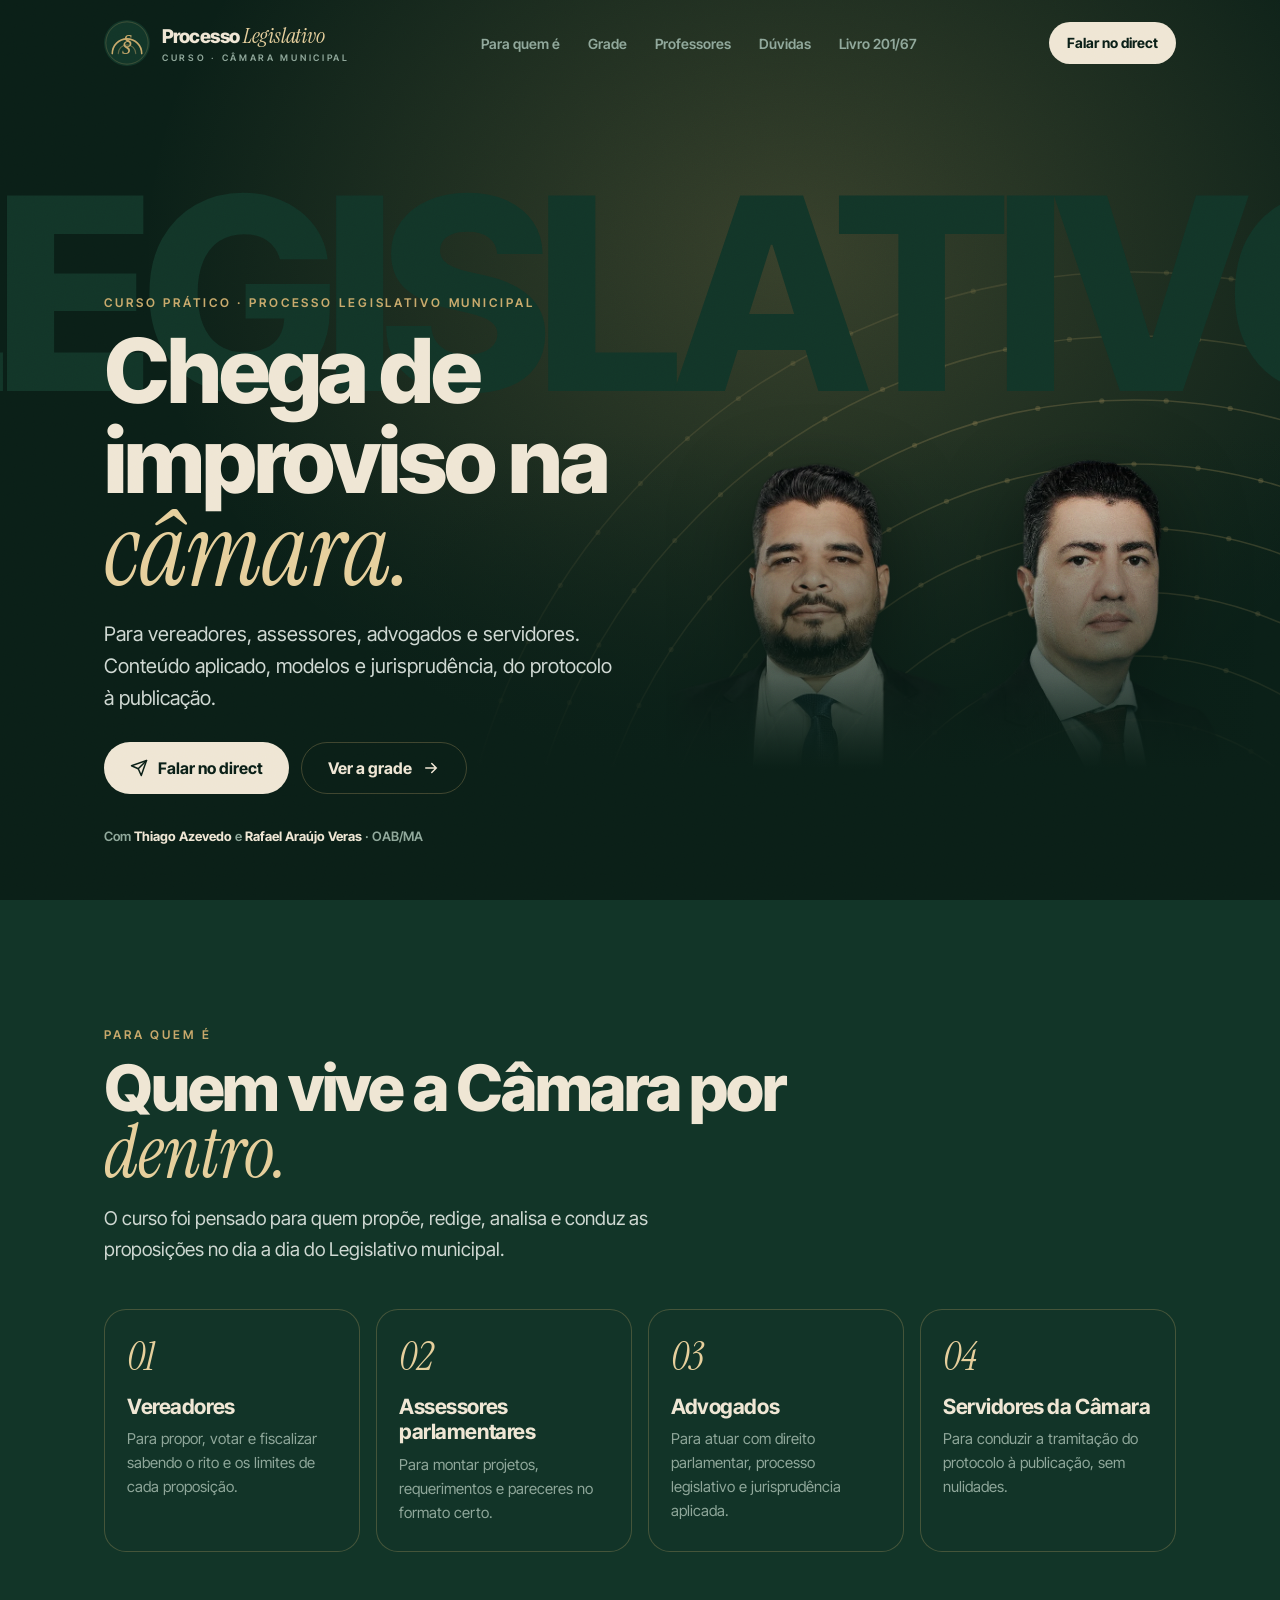
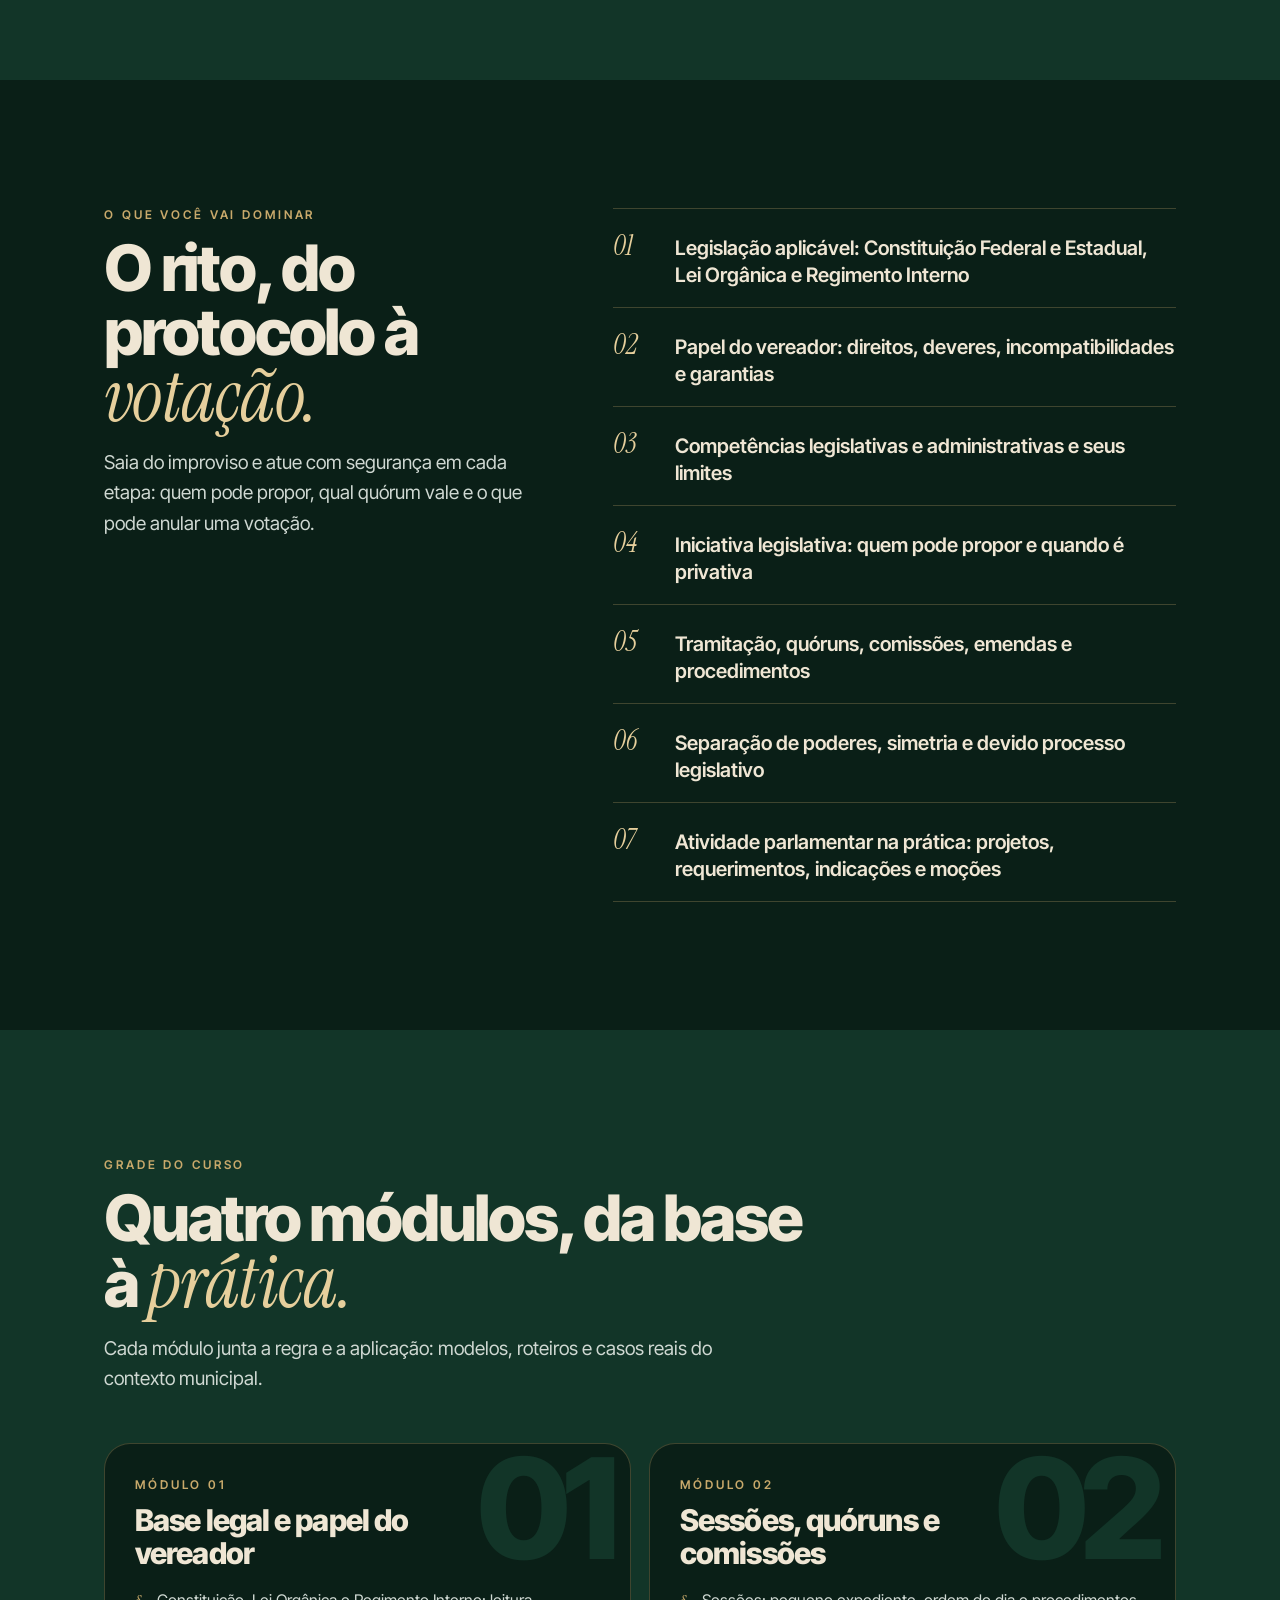
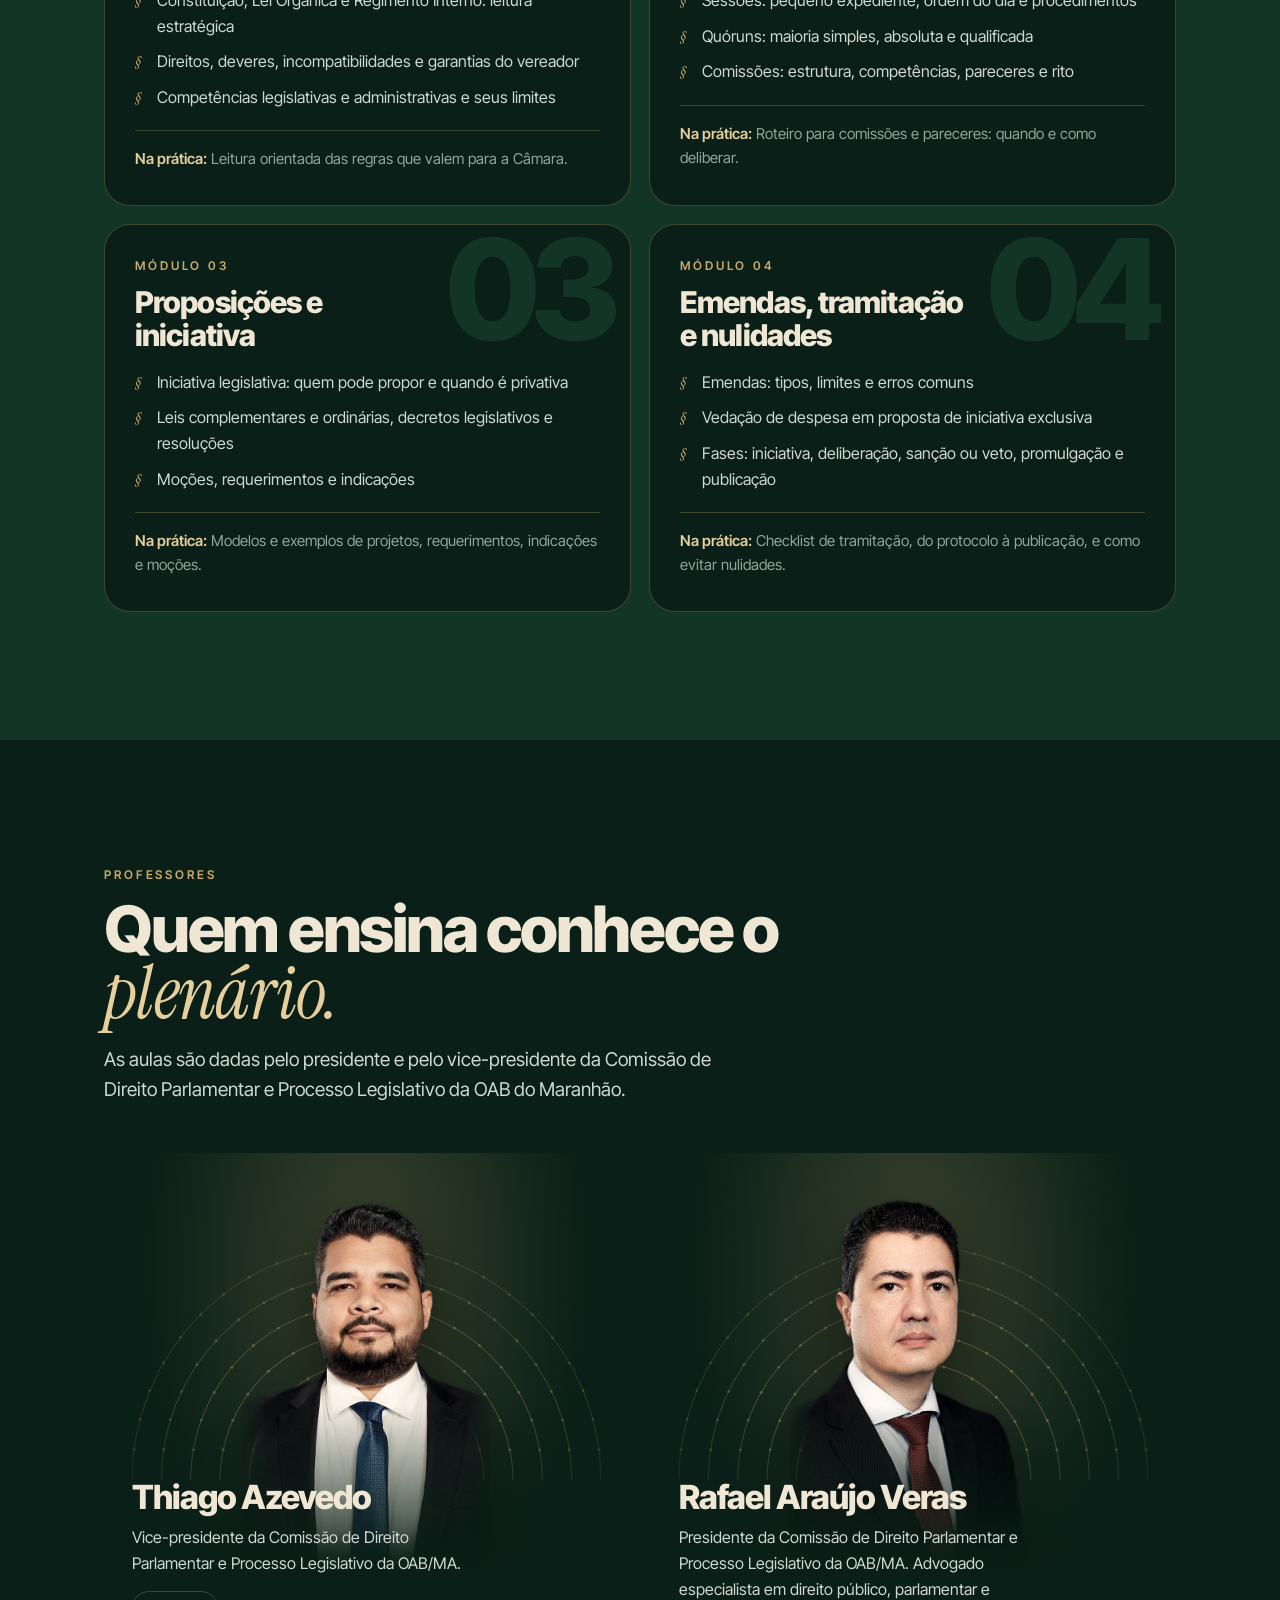
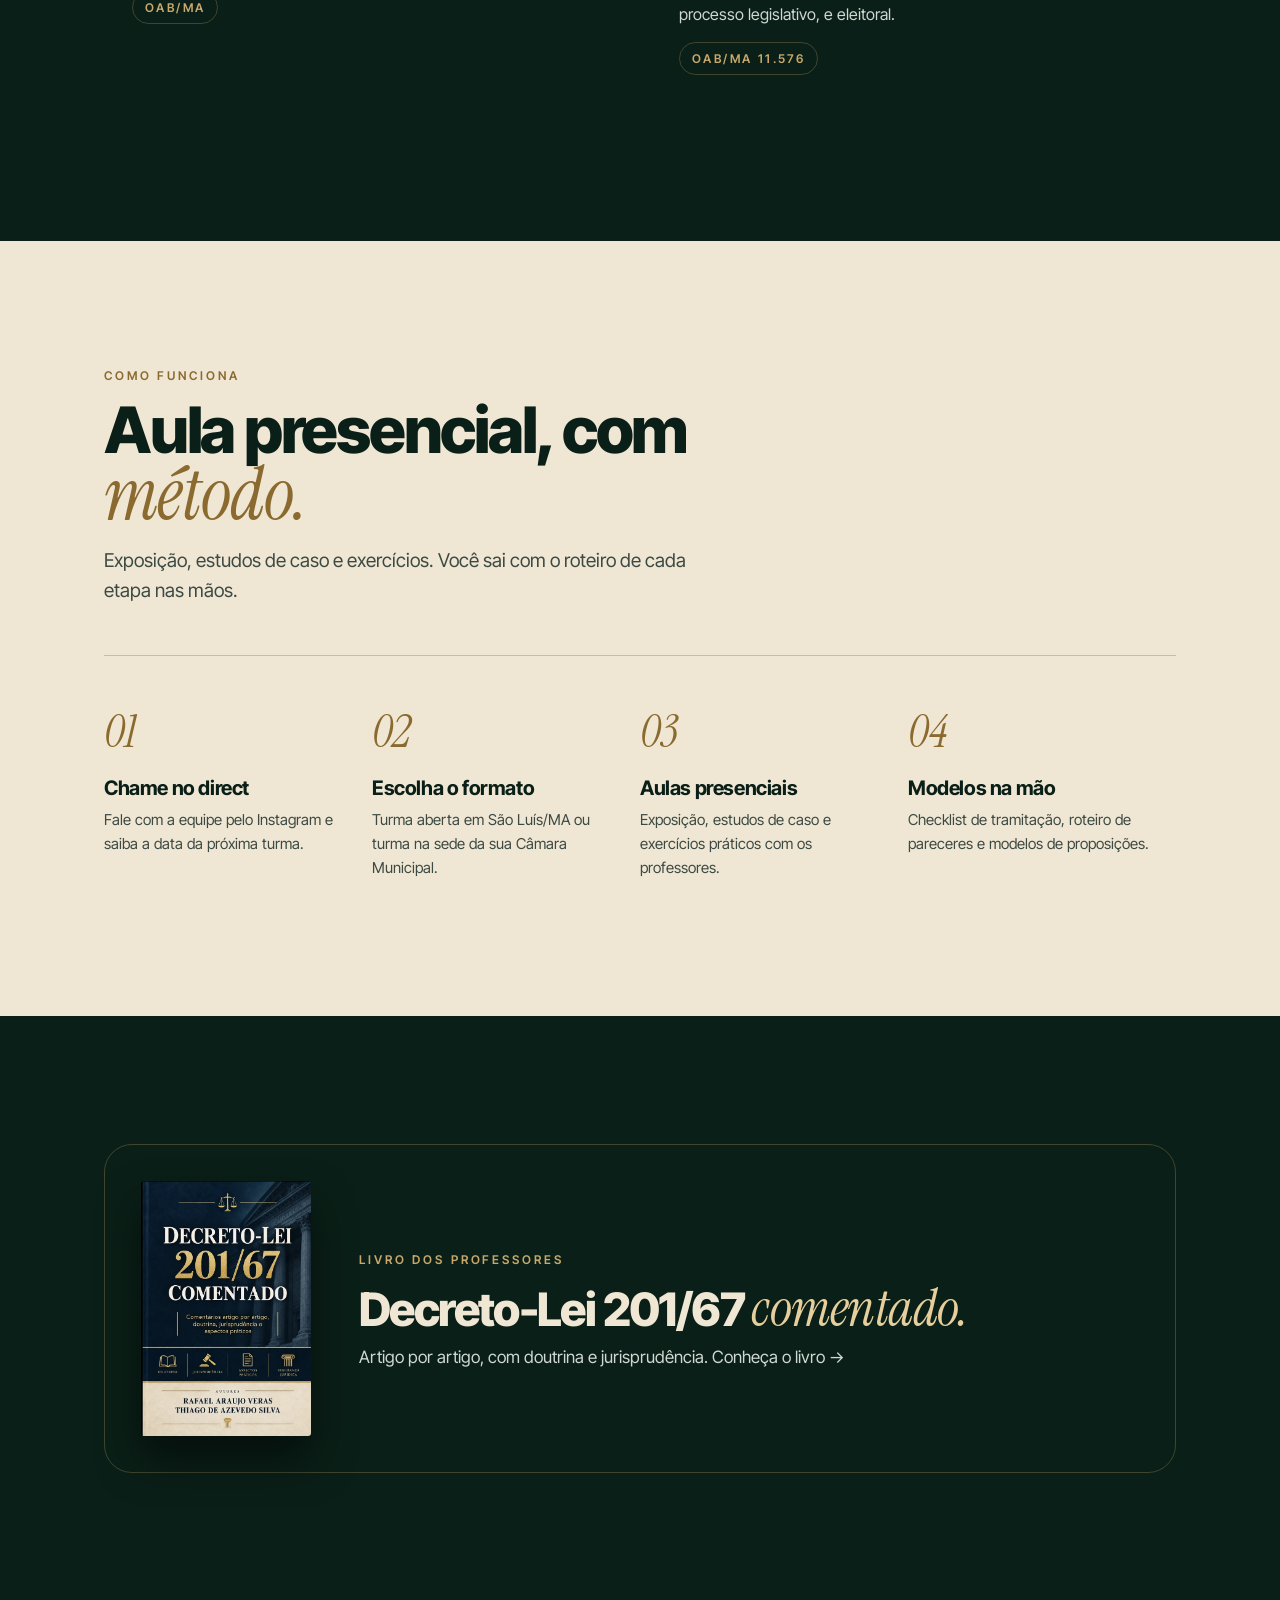
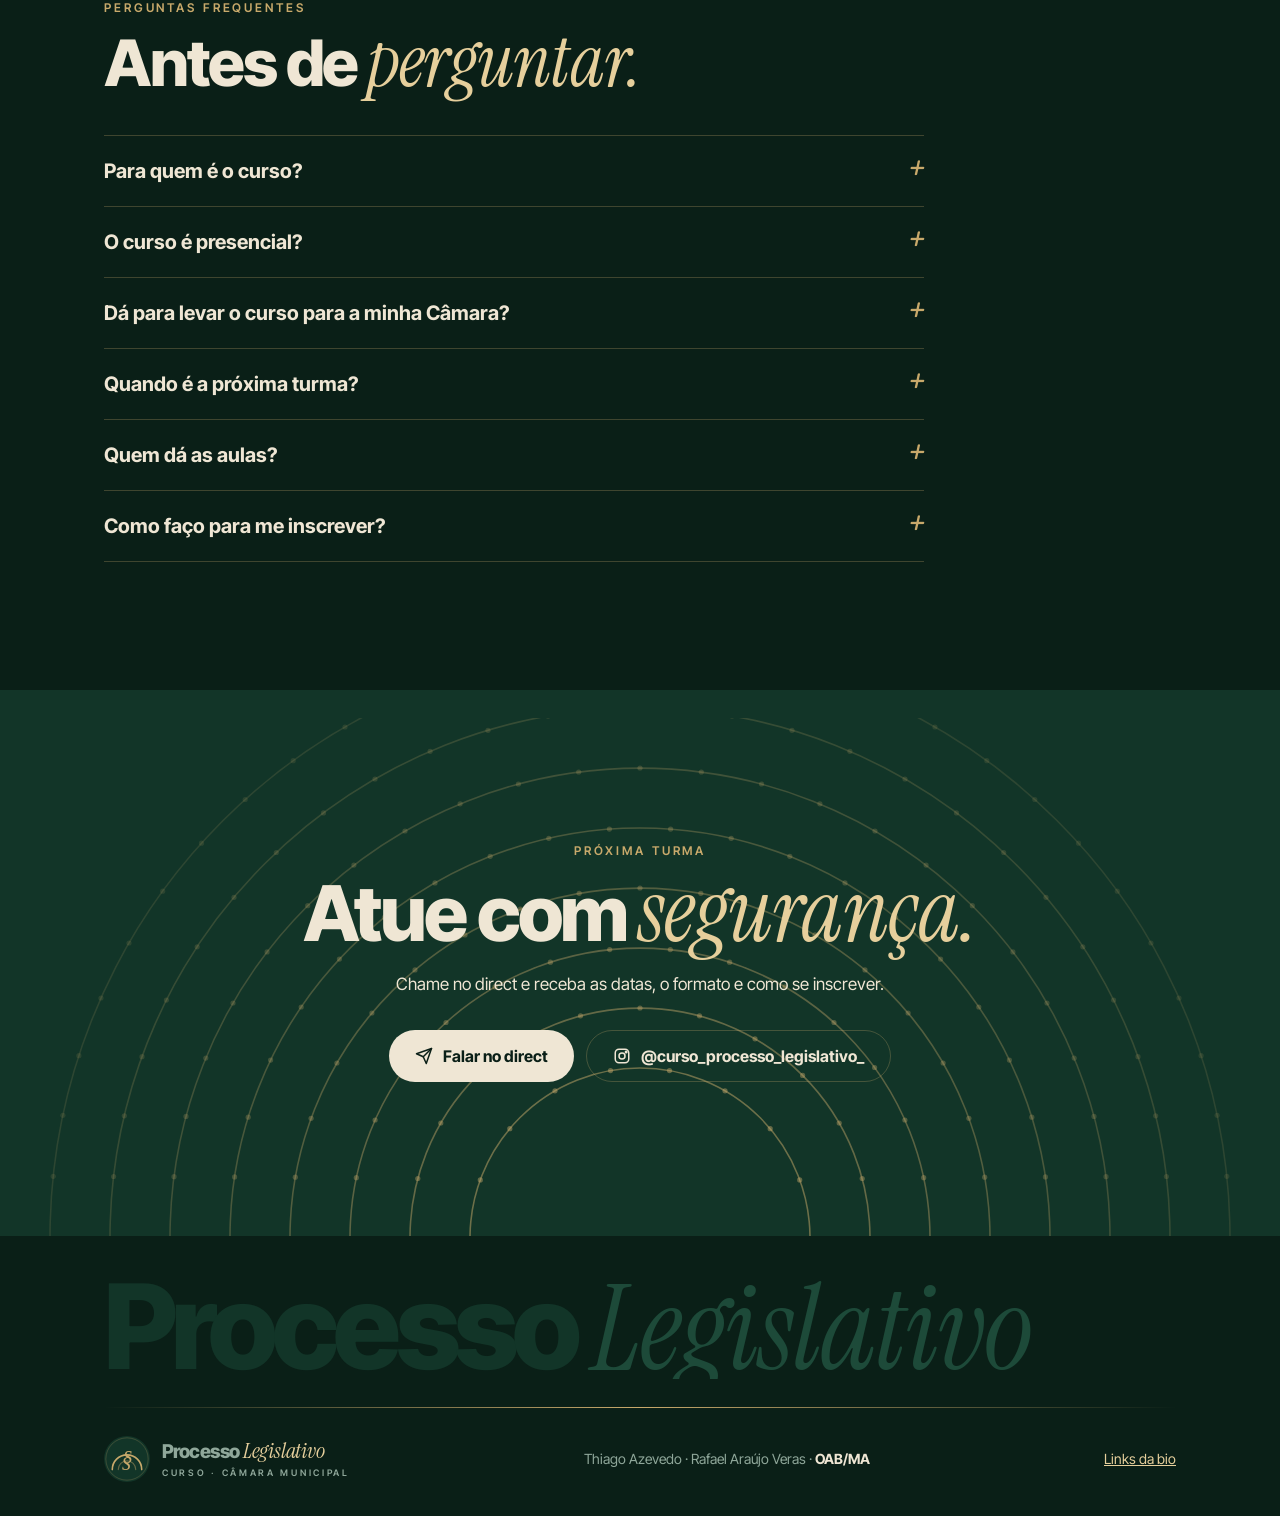
==== commit 08713ebe: "Página do livro Decreto-Lei 201/67 Comentado (/livro-decreto-lei-201) e chamada na home Co-Authored-" ====
--- a/index.html
+++ b/index.html
@@ -3,7 +3,7 @@
 <meta property="og:type" content="website"><meta property="og:locale" content="pt_BR"><meta property="og:site_name" content="Curso de Processo Legislativo"><meta property="og:title" content="Curso de Processo Legislativo · Câmara Municipal na prática"><meta property="og:description" content="Curso presencial de processo legislativo municipal para vereadores, assessores parlamentares, advogados e servidores. Conteúdo aplicado, modelos e jurisprudência, com Thiago Azevedo e Rafael Araújo Veras (OAB/MA)."><meta property="og:url" content="https://cursoprocessolegislativo.pages.dev/"><meta property="og:image" content="https://cursoprocessolegislativo.pages.dev/assets/og.jpg"><meta property="og:image:width" content="1200"><meta property="og:image:height" content="630"><meta name="twitter:card" content="summary_large_image">
 <script>document.documentElement.classList.add('js')</script><link rel="icon" href="/assets/simbolo.svg" type="image/svg+xml"><link rel="apple-touch-icon" href="/assets/avatar.png"><link rel="preconnect" href="https://fonts.googleapis.com"><link rel="preconnect" href="https://fonts.gstatic.com" crossorigin><link href="https://fonts.googleapis.com/css2?family=Inter+Tight:wght@400;500;600;700;800&family=Instrument+Serif:ital@0;1&display=swap" rel="stylesheet"><link rel="stylesheet" href="/assets/estilo.css"><script type="application/ld+json">{"@context":"https://schema.org","@type":"Course","name":"Curso de Processo Legislativo","description":"Curso presencial de processo legislativo municipal para vereadores, assessores parlamentares, advogados e servidores. Conteúdo aplicado, modelos e jurisprudência, com Thiago Azevedo e Rafael Araújo Veras (OAB/MA).","inLanguage":"pt-BR","url":"https://cursoprocessolegislativo.pages.dev/","provider":{"@type":"Organization","name":"Curso de Processo Legislativo","url":"https://cursoprocessolegislativo.pages.dev/","sameAs":["https://instagram.com/curso_processo_legislativo_"]},"instructor":[{"@type":"Person","name":"Thiago Azevedo","jobTitle":"Vice-presidente da Comissão de Direito Parlamentar e Processo Legislativo da OAB/MA"},{"@type":"Person","name":"Rafael Araújo Veras","jobTitle":"Presidente da Comissão de Direito Parlamentar e Processo Legislativo da OAB/MA"}],"audience":{"@type":"Audience","audienceType":"Vereadores, assessores parlamentares, advogados e servidores de câmaras municipais"},"teaches":["Lei Orgânica e Regimento Interno","Quóruns e sessões","Comissões e pareceres","Iniciativa legislativa e proposições","Emendas","Fases do processo legislativo e nulidades"],"hasCourseInstance":{"@type":"CourseInstance","courseMode":"onsite","location":{"@type":"Place","name":"São Luís, MA","address":{"@type":"PostalAddress","addressLocality":"São Luís","addressRegion":"MA","addressCountry":"BR"}}}}</script></head>
 <body><div class="grao" aria-hidden="true"></div>
-<header class="topo"><div class="wrap"><a class="marca" href="/" aria-label="Curso de Processo Legislativo, início"><img src="/assets/simbolo.svg" alt="" width="46" height="46"><span><b>Processo <span class="it">Legislativo</span></b><small>Curso · Câmara municipal</small></span></a><nav aria-label="Seções"><a href="#publico">Para quem é</a><a href="#grade">Grade</a><a href="#professores">Professores</a><a href="#faq">Dúvidas</a></nav><a class="btn btn-cr" href="https://ig.me/m/curso_processo_legislativo_" target="_blank" rel="noopener">Falar no direct</a></div></header>
+<header class="topo"><div class="wrap"><a class="marca" href="/" aria-label="Curso de Processo Legislativo, início"><img src="/assets/simbolo.svg" alt="" width="46" height="46"><span><b>Processo <span class="it">Legislativo</span></b><small>Curso · Câmara municipal</small></span></a><nav aria-label="Seções"><a href="#publico">Para quem é</a><a href="#grade">Grade</a><a href="#professores">Professores</a><a href="#faq">Dúvidas</a><a href="/livro-decreto-lei-201/">Livro 201/67</a></nav><a class="btn btn-cr" href="https://ig.me/m/curso_processo_legislativo_" target="_blank" rel="noopener">Falar no direct</a></div></header>
 <main>
 <section class="heroi" aria-labelledby="h1">
  <svg class="arcos" viewBox="0 0 1100 700" aria-hidden="true" preserveAspectRatio="xMidYMax meet"><path d="M630.0 700A170 170 0 0 1 970.0 700" fill="none" stroke="#C8A96B" stroke-opacity="0.550" stroke-width="1.6"/><circle cx="640.3" cy="641.9" r="2.6" fill="#C8A96B" fill-opacity="0.495"/><circle cx="669.8" cy="590.7" r="2.6" fill="#C8A96B" fill-opacity="0.495"/><circle cx="715.0" cy="552.8" r="2.6" fill="#C8A96B" fill-opacity="0.495"/><circle cx="770.5" cy="532.6" r="2.6" fill="#C8A96B" fill-opacity="0.495"/><circle cx="829.5" cy="532.6" r="2.6" fill="#C8A96B" fill-opacity="0.495"/><circle cx="885.0" cy="552.8" r="2.6" fill="#C8A96B" fill-opacity="0.495"/><circle cx="930.2" cy="590.7" r="2.6" fill="#C8A96B" fill-opacity="0.495"/><circle cx="959.7" cy="641.9" r="2.6" fill="#C8A96B" fill-opacity="0.495"/><path d="M566.0 700A234 234 0 0 1 1034.0 700" fill="none" stroke="#C8A96B" stroke-opacity="0.500" stroke-width="1.6"/><circle cx="574.0" cy="639.4" r="2.6" fill="#C8A96B" fill-opacity="0.450"/><circle cx="597.4" cy="583.0" r="2.6" fill="#C8A96B" fill-opacity="0.450"/><circle cx="634.5" cy="534.5" r="2.6" fill="#C8A96B" fill-opacity="0.450"/><circle cx="683.0" cy="497.4" r="2.6" fill="#C8A96B" fill-opacity="0.450"/><circle cx="739.4" cy="474.0" r="2.6" fill="#C8A96B" fill-opacity="0.450"/><circle cx="800.0" cy="466.0" r="2.6" fill="#C8A96B" fill-opacity="0.450"/><circle cx="860.6" cy="474.0" r="2.6" fill="#C8A96B" fill-opacity="0.450"/><circle cx="917.0" cy="497.4" r="2.6" fill="#C8A96B" fill-opacity="0.450"/><circle cx="965.5" cy="534.5" r="2.6" fill="#C8A96B" fill-opacity="0.450"/><circle cx="1002.6" cy="583.0" r="2.6" fill="#C8A96B" fill-opacity="0.450"/><circle cx="1026.0" cy="639.4" r="2.6" fill="#C8A96B" fill-opacity="0.450"/><path d="M502.0 700A298 298 0 0 1 1098.0 700" fill="none" stroke="#C8A96B" stroke-opacity="0.450" stroke-width="1.6"/><circle cx="508.5" cy="638.0" r="2.6" fill="#C8A96B" fill-opacity="0.405"/><circle cx="527.8" cy="578.8" r="2.6" fill="#C8A96B" fill-opacity="0.405"/><circle cx="558.9" cy="524.8" r="2.6" fill="#C8A96B" fill-opacity="0.405"/><circle cx="600.6" cy="478.5" r="2.6" fill="#C8A96B" fill-opacity="0.405"/><circle cx="651.0" cy="441.9" r="2.6" fill="#C8A96B" fill-opacity="0.405"/><circle cx="707.9" cy="416.6" r="2.6" fill="#C8A96B" fill-opacity="0.405"/><circle cx="768.9" cy="403.6" r="2.6" fill="#C8A96B" fill-opacity="0.405"/><circle cx="831.1" cy="403.6" r="2.6" fill="#C8A96B" fill-opacity="0.405"/><circle cx="892.1" cy="416.6" r="2.6" fill="#C8A96B" fill-opacity="0.405"/><circle cx="949.0" cy="441.9" r="2.6" fill="#C8A96B" fill-opacity="0.405"/><circle cx="999.4" cy="478.5" r="2.6" fill="#C8A96B" fill-opacity="0.405"/><circle cx="1041.1" cy="524.8" r="2.6" fill="#C8A96B" fill-opacity="0.405"/><circle cx="1072.2" cy="578.8" r="2.6" fill="#C8A96B" fill-opacity="0.405"/><circle cx="1091.5" cy="638.0" r="2.6" fill="#C8A96B" fill-opacity="0.405"/><path d="M438.0 700A362 362 0 0 1 1162.0 700" fill="none" stroke="#C8A96B" stroke-opacity="0.400" stroke-width="1.6"/><circle cx="443.5" cy="637.1" r="2.6" fill="#C8A96B" fill-opacity="0.360"/><circle cx="459.8" cy="576.2" r="2.6" fill="#C8A96B" fill-opacity="0.360"/><circle cx="486.5" cy="519.0" r="2.6" fill="#C8A96B" fill-opacity="0.360"/><circle cx="522.7" cy="467.3" r="2.6" fill="#C8A96B" fill-opacity="0.360"/><circle cx="567.3" cy="422.7" r="2.6" fill="#C8A96B" fill-opacity="0.360"/><circle cx="619.0" cy="386.5" r="2.6" fill="#C8A96B" fill-opacity="0.360"/><circle cx="676.2" cy="359.8" r="2.6" fill="#C8A96B" fill-opacity="0.360"/><circle cx="737.1" cy="343.5" r="2.6" fill="#C8A96B" fill-opacity="0.360"/><circle cx="800.0" cy="338.0" r="2.6" fill="#C8A96B" fill-opacity="0.360"/><circle cx="862.9" cy="343.5" r="2.6" fill="#C8A96B" fill-opacity="0.360"/><circle cx="923.8" cy="359.8" r="2.6" fill="#C8A96B" fill-opacity="0.360"/><circle cx="981.0" cy="386.5" r="2.6" fill="#C8A96B" fill-opacity="0.360"/><circle cx="1032.7" cy="422.7" r="2.6" fill="#C8A96B" fill-opacity="0.360"/><circle cx="1077.3" cy="467.3" r="2.6" fill="#C8A96B" fill-opacity="0.360"/><circle cx="1113.5" cy="519.0" r="2.6" fill="#C8A96B" fill-opacity="0.360"/><circle cx="1140.2" cy="576.2" r="2.6" fill="#C8A96B" fill-opacity="0.360"/><circle cx="1156.5" cy="637.1" r="2.6" fill="#C8A96B" fill-opacity="0.360"/><path d="M374.0 700A426 426 0 0 1 1226.0 700" fill="none" stroke="#C8A96B" stroke-opacity="0.350" stroke-width="1.6"/><circle cx="378.8" cy="636.5" r="2.6" fill="#C8A96B" fill-opacity="0.315"/><circle cx="392.9" cy="574.4" r="2.6" fill="#C8A96B" fill-opacity="0.315"/><circle cx="416.2" cy="515.2" r="2.6" fill="#C8A96B" fill-opacity="0.315"/><circle cx="448.0" cy="460.0" r="2.6" fill="#C8A96B" fill-opacity="0.315"/><circle cx="487.7" cy="410.2" r="2.6" fill="#C8A96B" fill-opacity="0.315"/><circle cx="534.4" cy="366.9" r="2.6" fill="#C8A96B" fill-opacity="0.315"/><circle cx="587.0" cy="331.1" r="2.6" fill="#C8A96B" fill-opacity="0.315"/><circle cx="644.4" cy="303.4" r="2.6" fill="#C8A96B" fill-opacity="0.315"/><circle cx="705.2" cy="284.7" r="2.6" fill="#C8A96B" fill-opacity="0.315"/><circle cx="768.2" cy="275.2" r="2.6" fill="#C8A96B" fill-opacity="0.315"/><circle cx="831.8" cy="275.2" r="2.6" fill="#C8A96B" fill-opacity="0.315"/><circle cx="894.8" cy="284.7" r="2.6" fill="#C8A96B" fill-opacity="0.315"/><circle cx="955.6" cy="303.4" r="2.6" fill="#C8A96B" fill-opacity="0.315"/><circle cx="1013.0" cy="331.1" r="2.6" fill="#C8A96B" fill-opacity="0.315"/><circle cx="1065.6" cy="366.9" r="2.6" fill="#C8A96B" fill-opacity="0.315"/><circle cx="1112.3" cy="410.2" r="2.6" fill="#C8A96B" fill-opacity="0.315"/><circle cx="1152.0" cy="460.0" r="2.6" fill="#C8A96B" fill-opacity="0.315"/><circle cx="1183.8" cy="515.2" r="2.6" fill="#C8A96B" fill-opacity="0.315"/><circle cx="1207.1" cy="574.4" r="2.6" fill="#C8A96B" fill-opacity="0.315"/><circle cx="1221.2" cy="636.5" r="2.6" fill="#C8A96B" fill-opacity="0.315"/><path d="M310.0 700A490 490 0 0 1 1290.0 700" fill="none" stroke="#C8A96B" stroke-opacity="0.300" stroke-width="1.6"/><circle cx="314.2" cy="636.0" r="2.6" fill="#C8A96B" fill-opacity="0.270"/><circle cx="326.7" cy="573.2" r="2.6" fill="#C8A96B" fill-opacity="0.270"/><circle cx="347.3" cy="512.5" r="2.6" fill="#C8A96B" fill-opacity="0.270"/><circle cx="375.6" cy="455.0" r="2.6" fill="#C8A96B" fill-opacity="0.270"/><circle cx="411.3" cy="401.7" r="2.6" fill="#C8A96B" fill-opacity="0.270"/><circle cx="453.5" cy="353.5" r="2.6" fill="#C8A96B" fill-opacity="0.270"/><circle cx="501.7" cy="311.3" r="2.6" fill="#C8A96B" fill-opacity="0.270"/><circle cx="555.0" cy="275.6" r="2.6" fill="#C8A96B" fill-opacity="0.270"/><circle cx="612.5" cy="247.3" r="2.6" fill="#C8A96B" fill-opacity="0.270"/><circle cx="673.2" cy="226.7" r="2.6" fill="#C8A96B" fill-opacity="0.270"/><circle cx="736.0" cy="214.2" r="2.6" fill="#C8A96B" fill-opacity="0.270"/><circle cx="800.0" cy="210.0" r="2.6" fill="#C8A96B" fill-opacity="0.270"/><circle cx="864.0" cy="214.2" r="2.6" fill="#C8A96B" fill-opacity="0.270"/><circle cx="926.8" cy="226.7" r="2.6" fill="#C8A96B" fill-opacity="0.270"/><circle cx="987.5" cy="247.3" r="2.6" fill="#C8A96B" fill-opacity="0.270"/><circle cx="1045.0" cy="275.6" r="2.6" fill="#C8A96B" fill-opacity="0.270"/><circle cx="1098.3" cy="311.3" r="2.6" fill="#C8A96B" fill-opacity="0.270"/><circle cx="1146.5" cy="353.5" r="2.6" fill="#C8A96B" fill-opacity="0.270"/><circle cx="1188.7" cy="401.7" r="2.6" fill="#C8A96B" fill-opacity="0.270"/><circle cx="1224.4" cy="455.0" r="2.6" fill="#C8A96B" fill-opacity="0.270"/><circle cx="1252.7" cy="512.5" r="2.6" fill="#C8A96B" fill-opacity="0.270"/><circle cx="1273.3" cy="573.2" r="2.6" fill="#C8A96B" fill-opacity="0.270"/><circle cx="1285.8" cy="636.0" r="2.6" fill="#C8A96B" fill-opacity="0.270"/><path d="M246.0 700A554 554 0 0 1 1354.0 700" fill="none" stroke="#C8A96B" stroke-opacity="0.250" stroke-width="1.6"/><circle cx="249.7" cy="635.7" r="2.6" fill="#C8A96B" fill-opacity="0.225"/><circle cx="260.9" cy="572.2" r="2.6" fill="#C8A96B" fill-opacity="0.225"/><circle cx="279.4" cy="510.5" r="2.6" fill="#C8A96B" fill-opacity="0.225"/><circle cx="304.9" cy="451.4" r="2.6" fill="#C8A96B" fill-opacity="0.225"/><circle cx="337.1" cy="395.6" r="2.6" fill="#C8A96B" fill-opacity="0.225"/><circle cx="375.6" cy="343.9" r="2.6" fill="#C8A96B" fill-opacity="0.225"/><circle cx="419.8" cy="297.0" r="2.6" fill="#C8A96B" fill-opacity="0.225"/><circle cx="469.2" cy="255.6" r="2.6" fill="#C8A96B" fill-opacity="0.225"/><circle cx="523.0" cy="220.2" r="2.6" fill="#C8A96B" fill-opacity="0.225"/><circle cx="580.6" cy="191.3" r="2.6" fill="#C8A96B" fill-opacity="0.225"/><circle cx="641.1" cy="169.3" r="2.6" fill="#C8A96B" fill-opacity="0.225"/><circle cx="703.8" cy="154.4" r="2.6" fill="#C8A96B" fill-opacity="0.225"/><circle cx="767.8" cy="146.9" r="2.6" fill="#C8A96B" fill-opacity="0.225"/><circle cx="832.2" cy="146.9" r="2.6" fill="#C8A96B" fill-opacity="0.225"/><circle cx="896.2" cy="154.4" r="2.6" fill="#C8A96B" fill-opacity="0.225"/><circle cx="958.9" cy="169.3" r="2.6" fill="#C8A96B" fill-opacity="0.225"/><circle cx="1019.4" cy="191.3" r="2.6" fill="#C8A96B" fill-opacity="0.225"/><circle cx="1077.0" cy="220.2" r="2.6" fill="#C8A96B" fill-opacity="0.225"/><circle cx="1130.8" cy="255.6" r="2.6" fill="#C8A96B" fill-opacity="0.225"/><circle cx="1180.2" cy="297.0" r="2.6" fill="#C8A96B" fill-opacity="0.225"/><circle cx="1224.4" cy="343.9" r="2.6" fill="#C8A96B" fill-opacity="0.225"/><circle cx="1262.9" cy="395.6" r="2.6" fill="#C8A96B" fill-opacity="0.225"/><circle cx="1295.1" cy="451.4" r="2.6" fill="#C8A96B" fill-opacity="0.225"/><circle cx="1320.6" cy="510.5" r="2.6" fill="#C8A96B" fill-opacity="0.225"/><circle cx="1339.1" cy="572.2" r="2.6" fill="#C8A96B" fill-opacity="0.225"/><circle cx="1350.3" cy="635.7" r="2.6" fill="#C8A96B" fill-opacity="0.225"/><path d="M182.0 700A618 618 0 0 1 1418.0 700" fill="none" stroke="#C8A96B" stroke-opacity="0.200" stroke-width="1.6"/><circle cx="185.4" cy="635.4" r="2.6" fill="#C8A96B" fill-opacity="0.180"/><circle cx="195.5" cy="571.5" r="2.6" fill="#C8A96B" fill-opacity="0.180"/><circle cx="212.2" cy="509.0" r="2.6" fill="#C8A96B" fill-opacity="0.180"/><circle cx="235.4" cy="448.6" r="2.6" fill="#C8A96B" fill-opacity="0.180"/><circle cx="264.8" cy="391.0" r="2.6" fill="#C8A96B" fill-opacity="0.180"/><circle cx="300.0" cy="336.7" r="2.6" fill="#C8A96B" fill-opacity="0.180"/><circle cx="340.7" cy="286.5" r="2.6" fill="#C8A96B" fill-opacity="0.180"/><circle cx="386.5" cy="240.7" r="2.6" fill="#C8A96B" fill-opacity="0.180"/><circle cx="436.7" cy="200.0" r="2.6" fill="#C8A96B" fill-opacity="0.180"/><circle cx="491.0" cy="164.8" r="2.6" fill="#C8A96B" fill-opacity="0.180"/><circle cx="548.6" cy="135.4" r="2.6" fill="#C8A96B" fill-opacity="0.180"/><circle cx="609.0" cy="112.2" r="2.6" fill="#C8A96B" fill-opacity="0.180"/><circle cx="671.5" cy="95.5" r="2.6" fill="#C8A96B" fill-opacity="0.180"/><circle cx="735.4" cy="85.4" r="2.6" fill="#C8A96B" fill-opacity="0.180"/><circle cx="800.0" cy="82.0" r="2.6" fill="#C8A96B" fill-opacity="0.180"/><circle cx="864.6" cy="85.4" r="2.6" fill="#C8A96B" fill-opacity="0.180"/><circle cx="928.5" cy="95.5" r="2.6" fill="#C8A96B" fill-opacity="0.180"/><circle cx="991.0" cy="112.2" r="2.6" fill="#C8A96B" fill-opacity="0.180"/><circle cx="1051.4" cy="135.4" r="2.6" fill="#C8A96B" fill-opacity="0.180"/><circle cx="1109.0" cy="164.8" r="2.6" fill="#C8A96B" fill-opacity="0.180"/><circle cx="1163.3" cy="200.0" r="2.6" fill="#C8A96B" fill-opacity="0.180"/><circle cx="1213.5" cy="240.7" r="2.6" fill="#C8A96B" fill-opacity="0.180"/><circle cx="1259.3" cy="286.5" r="2.6" fill="#C8A96B" fill-opacity="0.180"/><circle cx="1300.0" cy="336.7" r="2.6" fill="#C8A96B" fill-opacity="0.180"/><circle cx="1335.2" cy="391.0" r="2.6" fill="#C8A96B" fill-opacity="0.180"/><circle cx="1364.6" cy="448.6" r="2.6" fill="#C8A96B" fill-opacity="0.180"/><circle cx="1387.8" cy="509.0" r="2.6" fill="#C8A96B" fill-opacity="0.180"/><circle cx="1404.5" cy="571.5" r="2.6" fill="#C8A96B" fill-opacity="0.180"/><circle cx="1414.6" cy="635.4" r="2.6" fill="#C8A96B" fill-opacity="0.180"/><path d="M118.0 700A682 682 0 0 1 1482.0 700" fill="none" stroke="#C8A96B" stroke-opacity="0.150" stroke-width="1.6"/><circle cx="121.1" cy="635.2" r="2.6" fill="#C8A96B" fill-opacity="0.135"/><circle cx="130.3" cy="570.9" r="2.6" fill="#C8A96B" fill-opacity="0.135"/><circle cx="145.6" cy="507.9" r="2.6" fill="#C8A96B" fill-opacity="0.135"/><circle cx="166.9" cy="446.5" r="2.6" fill="#C8A96B" fill-opacity="0.135"/><circle cx="193.8" cy="387.5" r="2.6" fill="#C8A96B" fill-opacity="0.135"/><circle cx="226.3" cy="331.3" r="2.6" fill="#C8A96B" fill-opacity="0.135"/><circle cx="263.9" cy="278.4" r="2.6" fill="#C8A96B" fill-opacity="0.135"/><circle cx="306.4" cy="229.4" r="2.6" fill="#C8A96B" fill-opacity="0.135"/><circle cx="353.4" cy="184.6" r="2.6" fill="#C8A96B" fill-opacity="0.135"/><circle cx="404.4" cy="144.5" r="2.6" fill="#C8A96B" fill-opacity="0.135"/><circle cx="459.0" cy="109.4" r="2.6" fill="#C8A96B" fill-opacity="0.135"/><circle cx="516.7" cy="79.6" r="2.6" fill="#C8A96B" fill-opacity="0.135"/><circle cx="576.9" cy="55.5" r="2.6" fill="#C8A96B" fill-opacity="0.135"/><circle cx="639.2" cy="37.2" r="2.6" fill="#C8A96B" fill-opacity="0.135"/><circle cx="702.9" cy="24.9" r="2.6" fill="#C8A96B" fill-opacity="0.135"/><circle cx="767.5" cy="18.8" r="2.6" fill="#C8A96B" fill-opacity="0.135"/><circle cx="832.5" cy="18.8" r="2.6" fill="#C8A96B" fill-opacity="0.135"/><circle cx="897.1" cy="24.9" r="2.6" fill="#C8A96B" fill-opacity="0.135"/><circle cx="960.8" cy="37.2" r="2.6" fill="#C8A96B" fill-opacity="0.135"/><circle cx="1023.1" cy="55.5" r="2.6" fill="#C8A96B" fill-opacity="0.135"/><circle cx="1083.3" cy="79.6" r="2.6" fill="#C8A96B" fill-opacity="0.135"/><circle cx="1141.0" cy="109.4" r="2.6" fill="#C8A96B" fill-opacity="0.135"/><circle cx="1195.6" cy="144.5" r="2.6" fill="#C8A96B" fill-opacity="0.135"/><circle cx="1246.6" cy="184.6" r="2.6" fill="#C8A96B" fill-opacity="0.135"/><circle cx="1293.6" cy="229.4" r="2.6" fill="#C8A96B" fill-opacity="0.135"/><circle cx="1336.1" cy="278.4" r="2.6" fill="#C8A96B" fill-opacity="0.135"/><circle cx="1373.7" cy="331.3" r="2.6" fill="#C8A96B" fill-opacity="0.135"/><circle cx="1406.2" cy="387.5" r="2.6" fill="#C8A96B" fill-opacity="0.135"/><circle cx="1433.1" cy="446.5" r="2.6" fill="#C8A96B" fill-opacity="0.135"/><circle cx="1454.4" cy="507.9" r="2.6" fill="#C8A96B" fill-opacity="0.135"/><circle cx="1469.7" cy="570.9" r="2.6" fill="#C8A96B" fill-opacity="0.135"/><circle cx="1478.9" cy="635.2" r="2.6" fill="#C8A96B" fill-opacity="0.135"/></svg>
@@ -57,6 +57,7 @@
  </div>
 </div></section>
 
+<section class="sec" style="padding-bottom:0"><div class="wrap"><a href="/livro-decreto-lei-201/" class="rev" style="display:grid;grid-template-columns:auto 1fr;gap:clamp(20px,4vw,48px);align-items:center;text-decoration:none;border:1px solid var(--linha);border-radius:28px;padding:clamp(20px,3vw,36px)"><img src="/assets/livro-201-capa-m.webp" alt="Capa do livro Decreto-Lei 201/67 Comentado" width="551" height="827" loading="lazy" style="width:clamp(96px,14vw,170px);height:auto;border-radius:3px;box-shadow:0 24px 40px rgba(0,0,0,.5)"><span><span class="rot">Livro dos professores</span><b class="t" style="display:block;font-size:clamp(26px,3.6vw,48px);margin:12px 0">Decreto-Lei 201/67 <span class="it">comentado.</span></b><span style="color:#cfd8d2">Artigo por artigo, com doutrina e jurisprudência. Conheça o livro →</span></span></a></div></section>
 <section id="faq" class="sec"><div class="wrap">
  <div class="rot rev">Perguntas frequentes</div>
  <h2 class="t rev">Antes de <span class="it">perguntar.</span></h2>
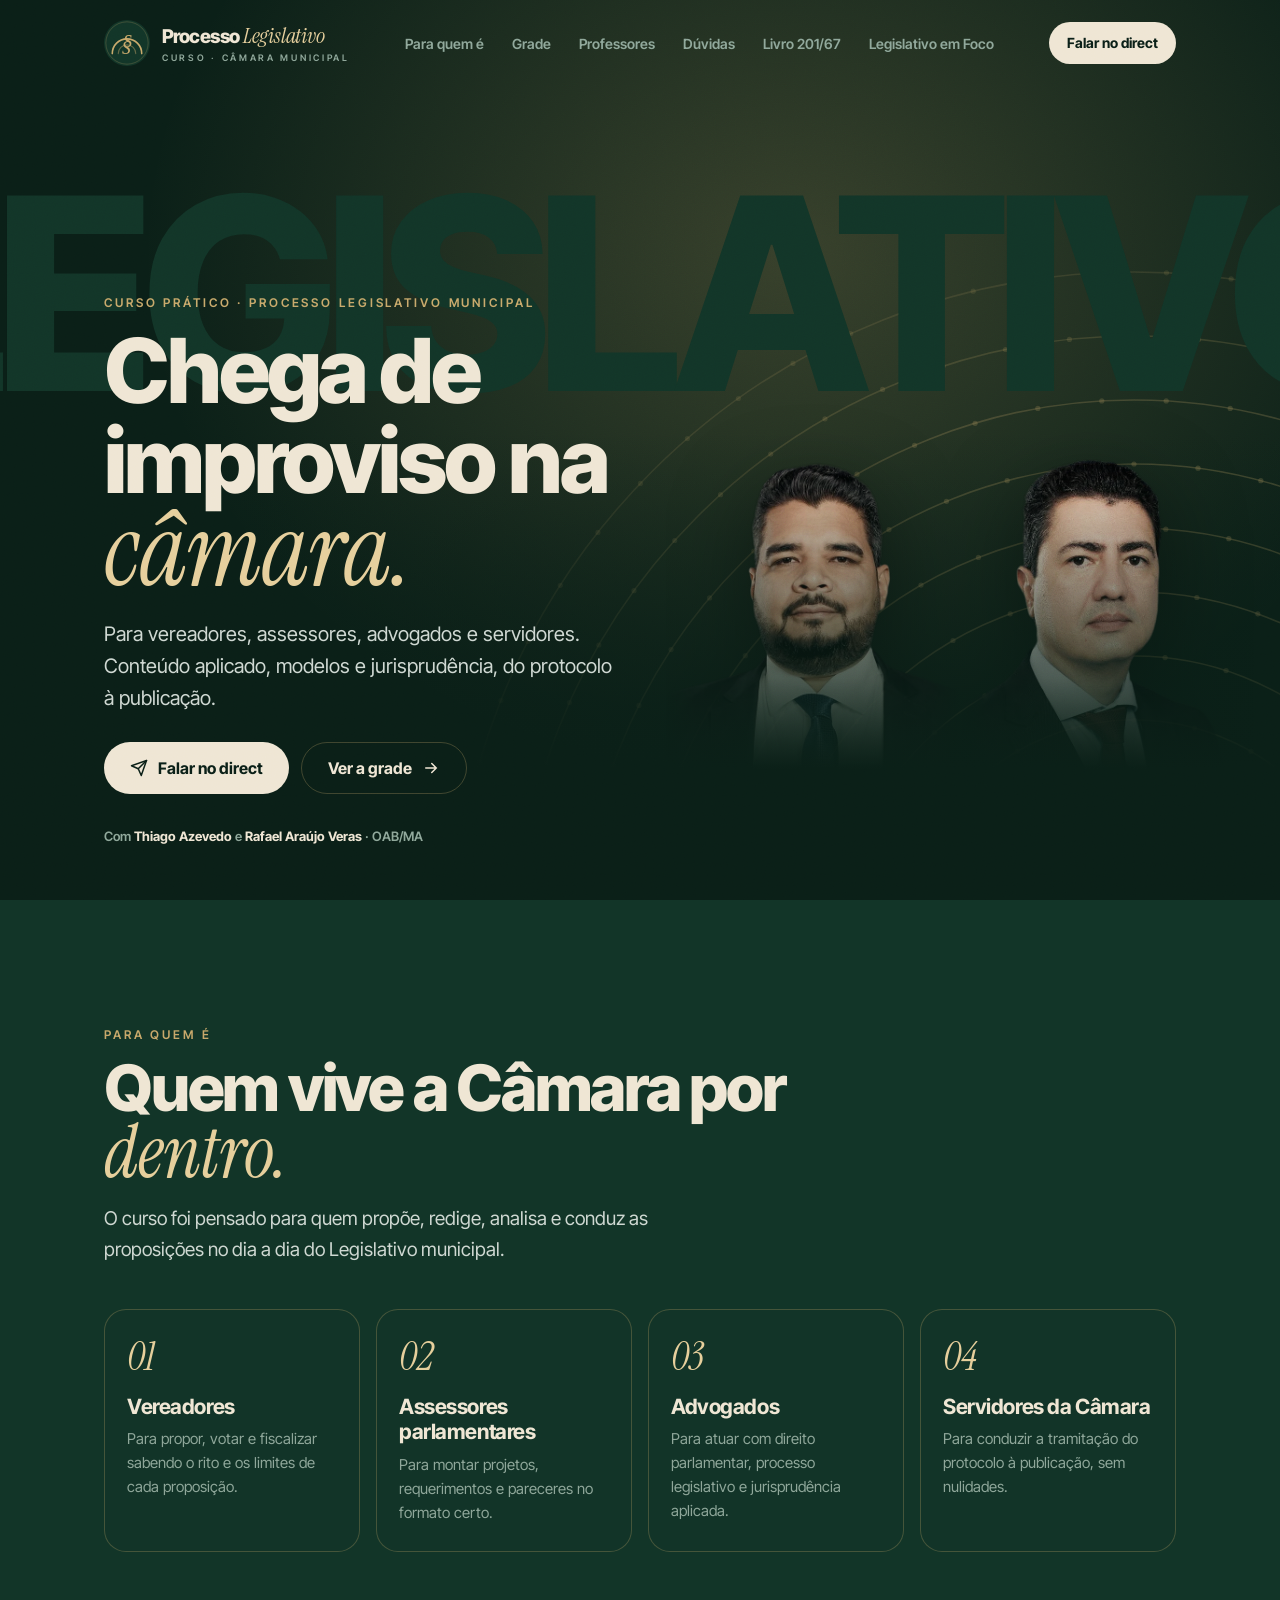
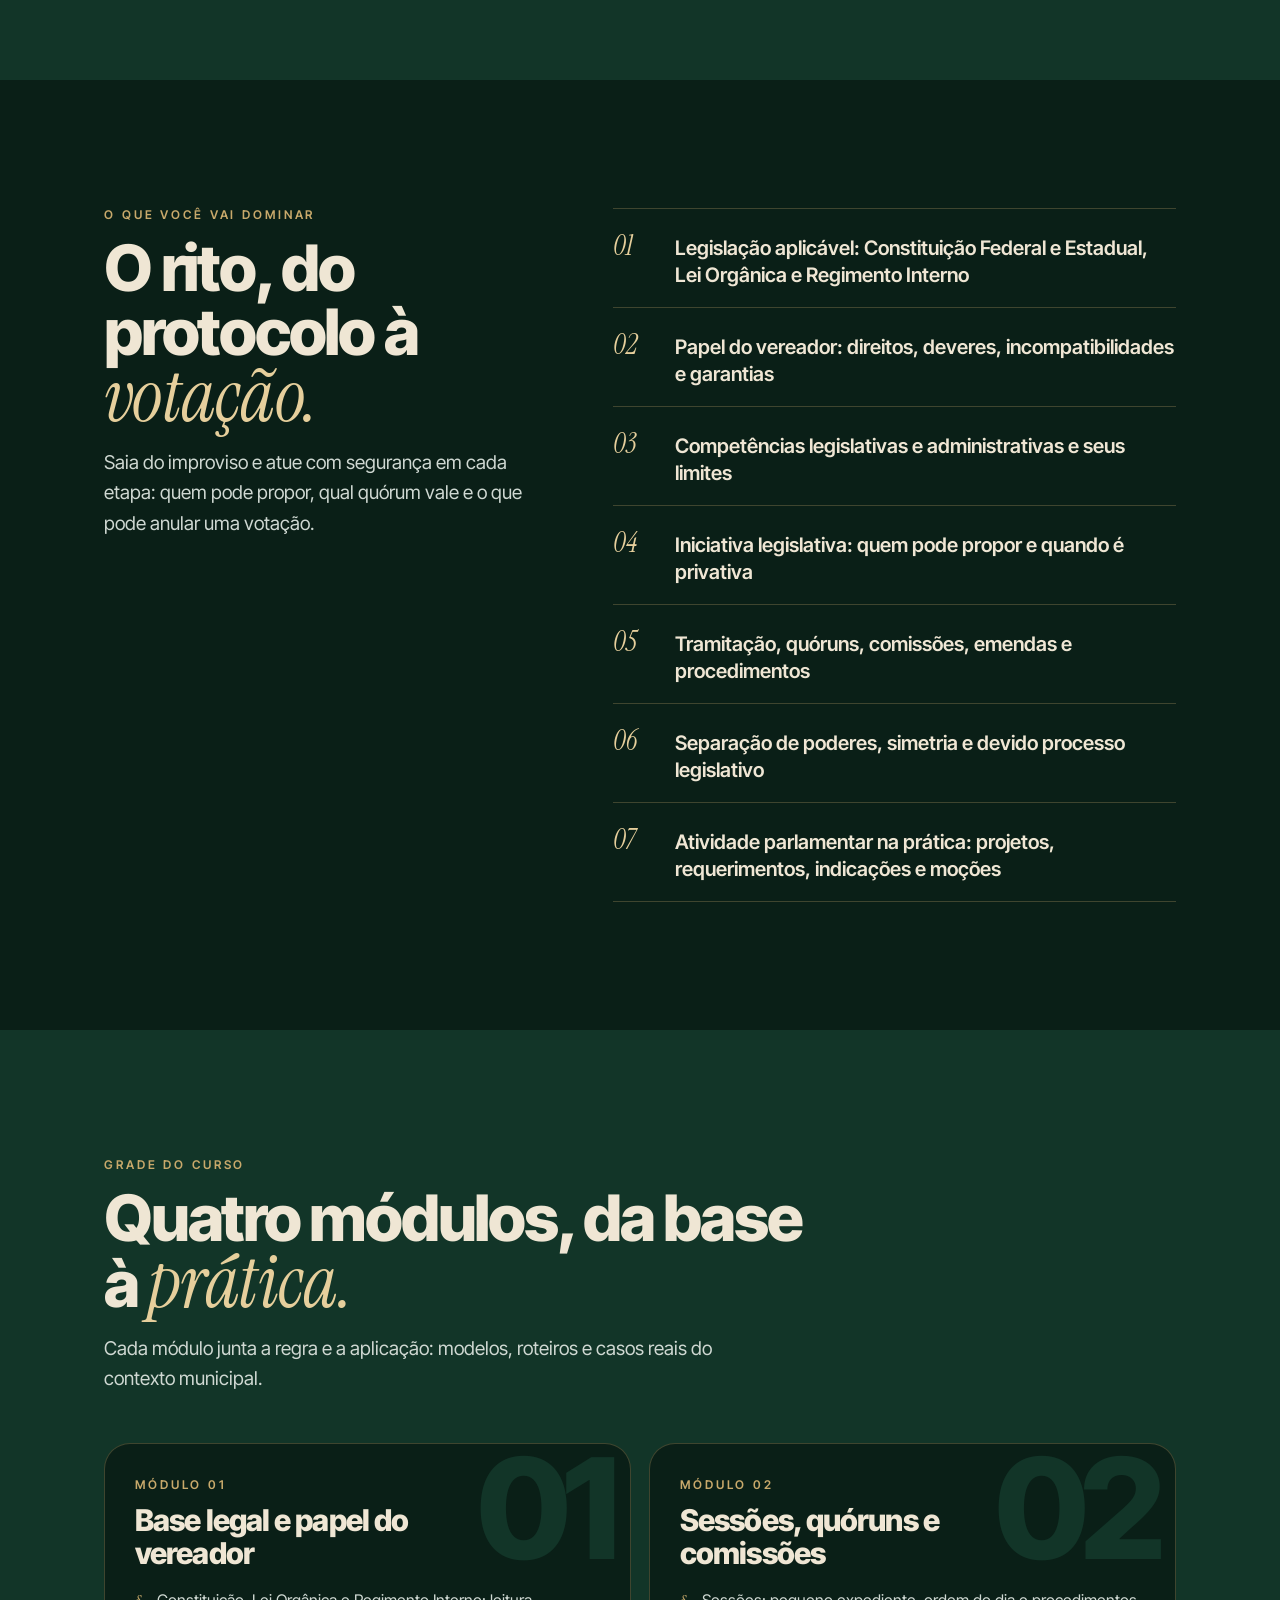
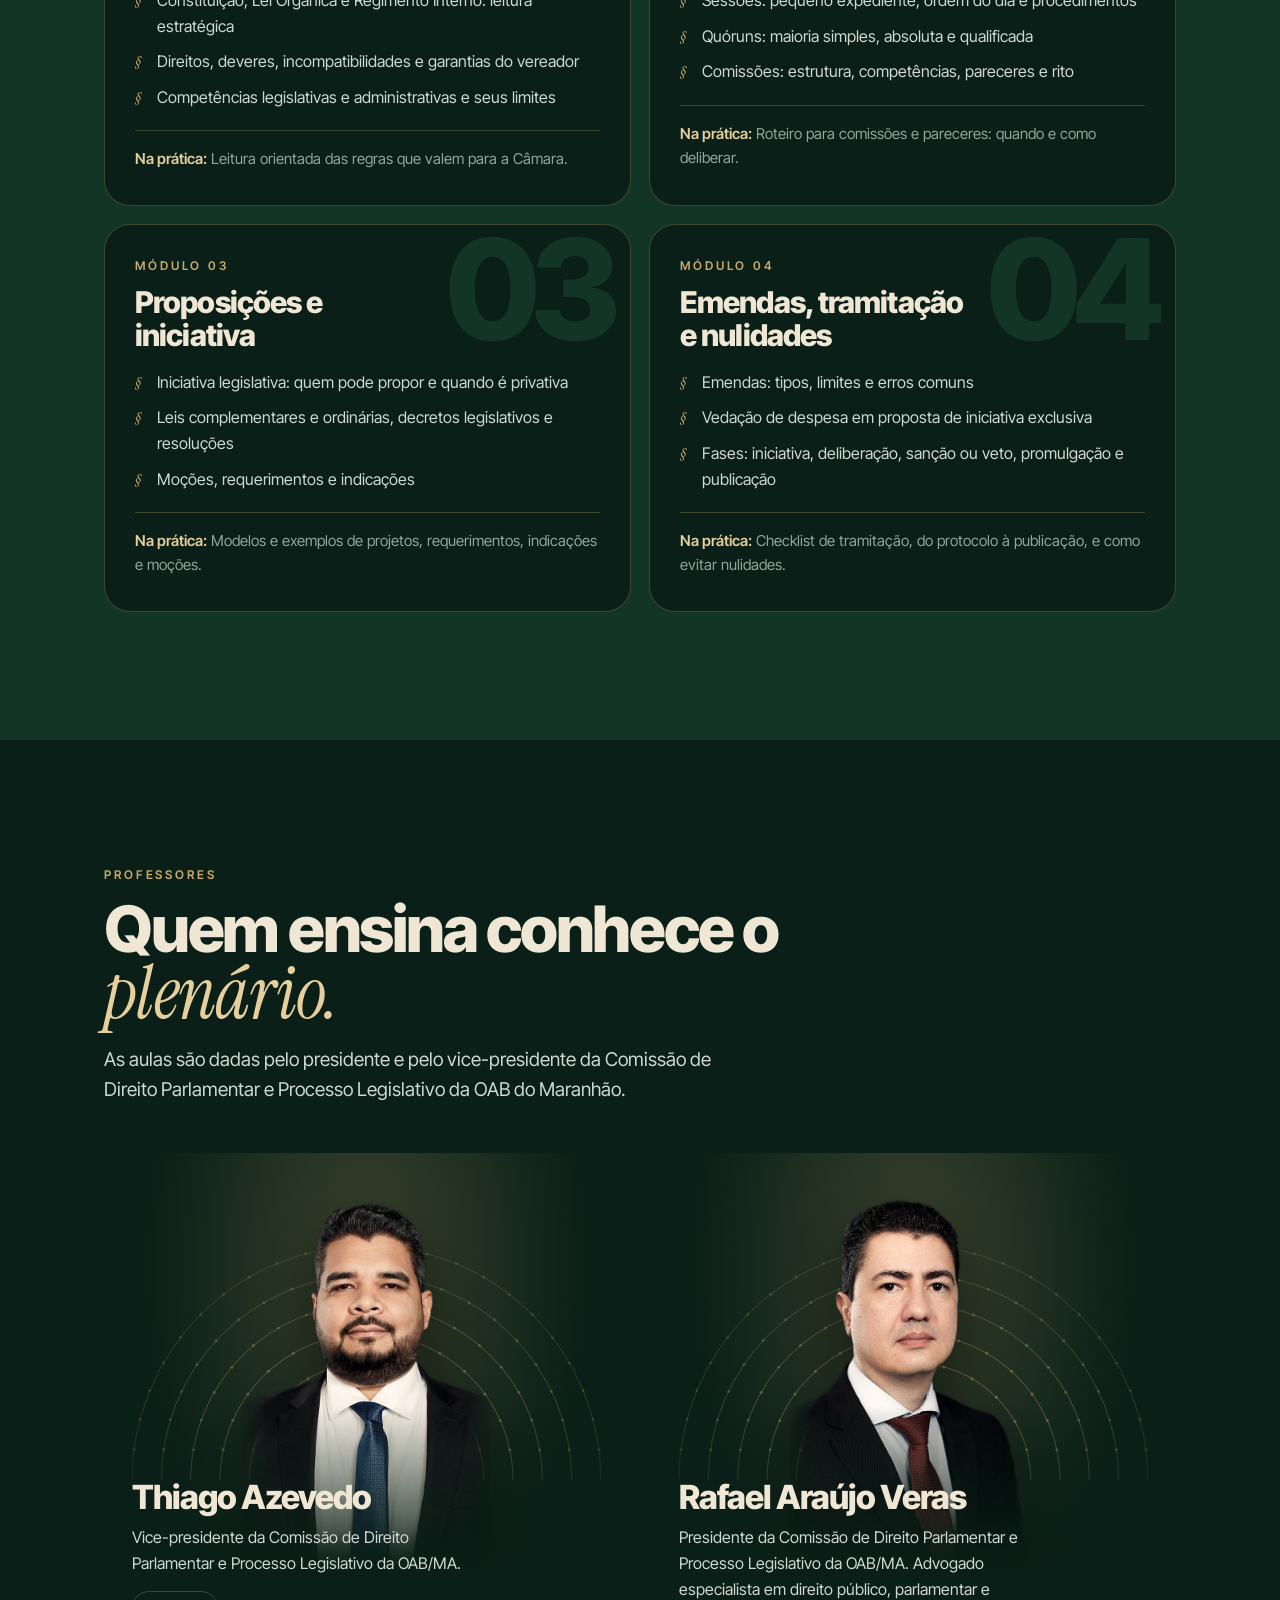
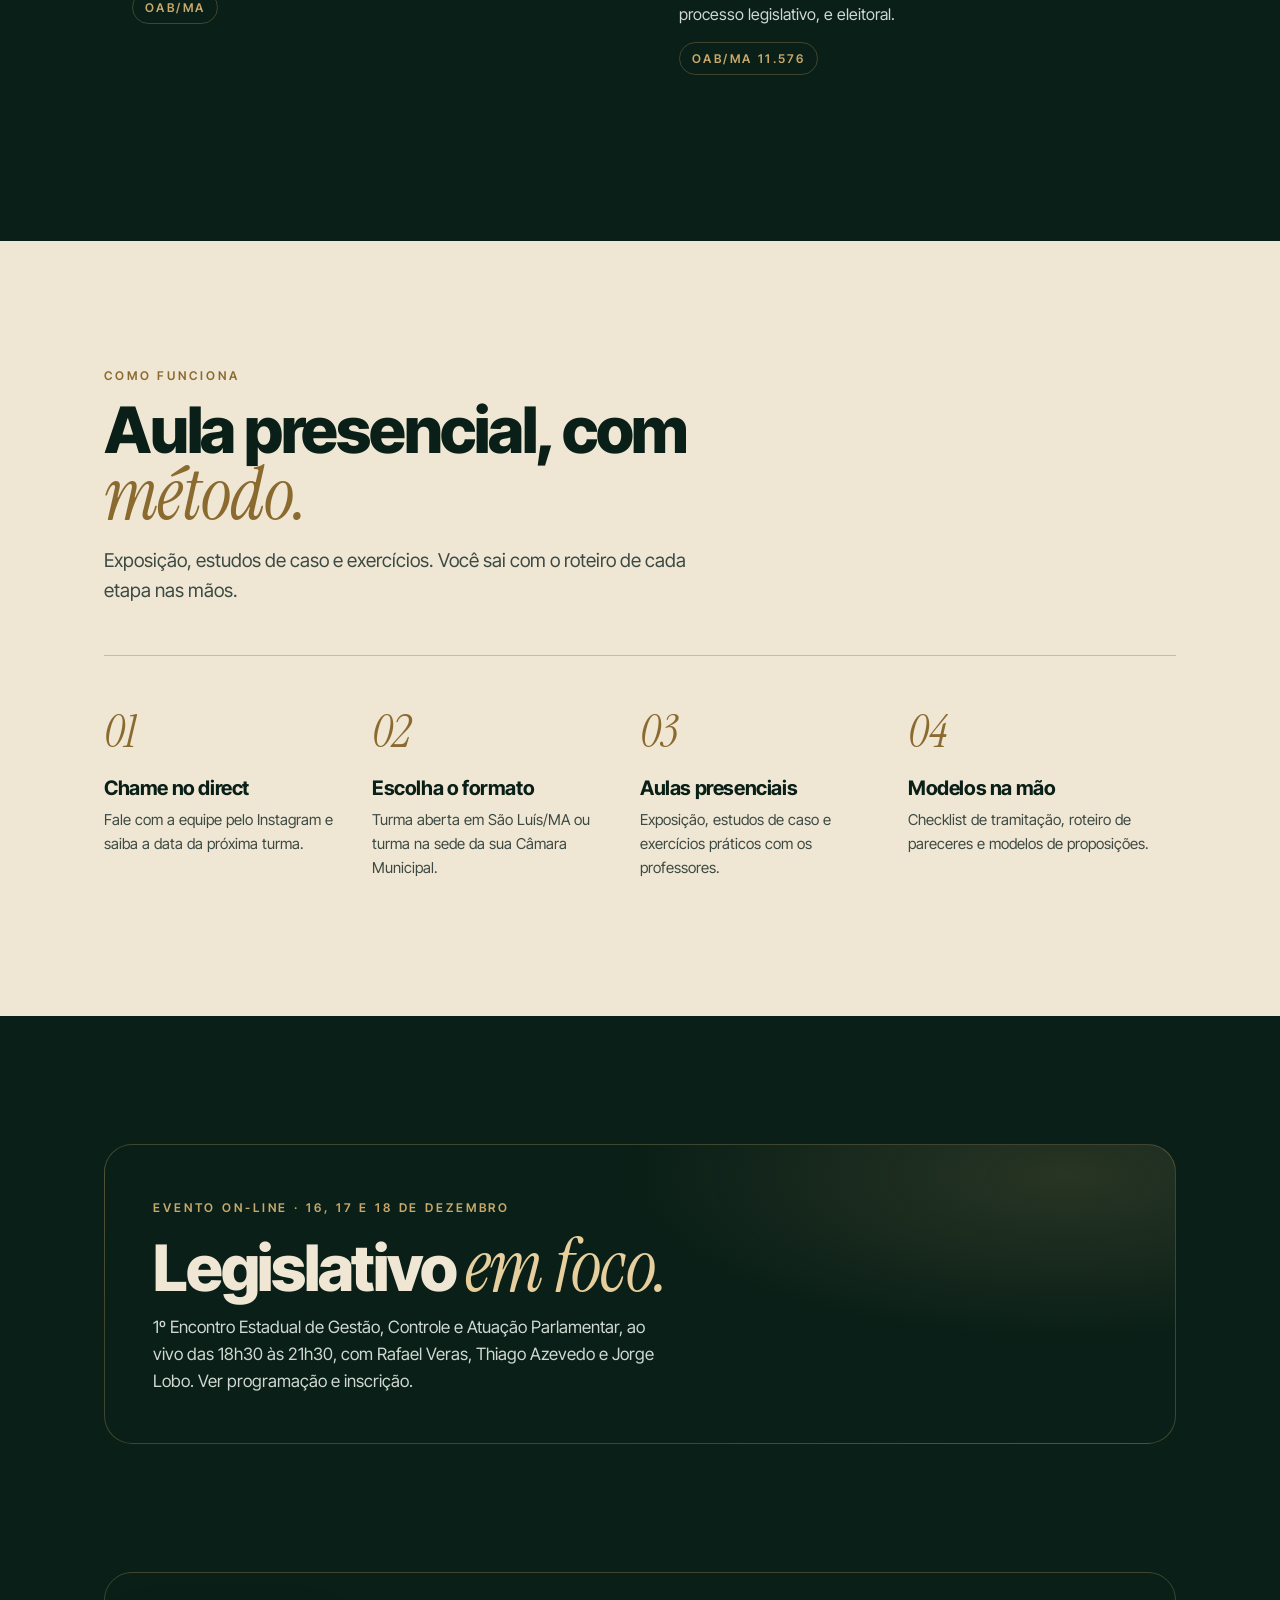
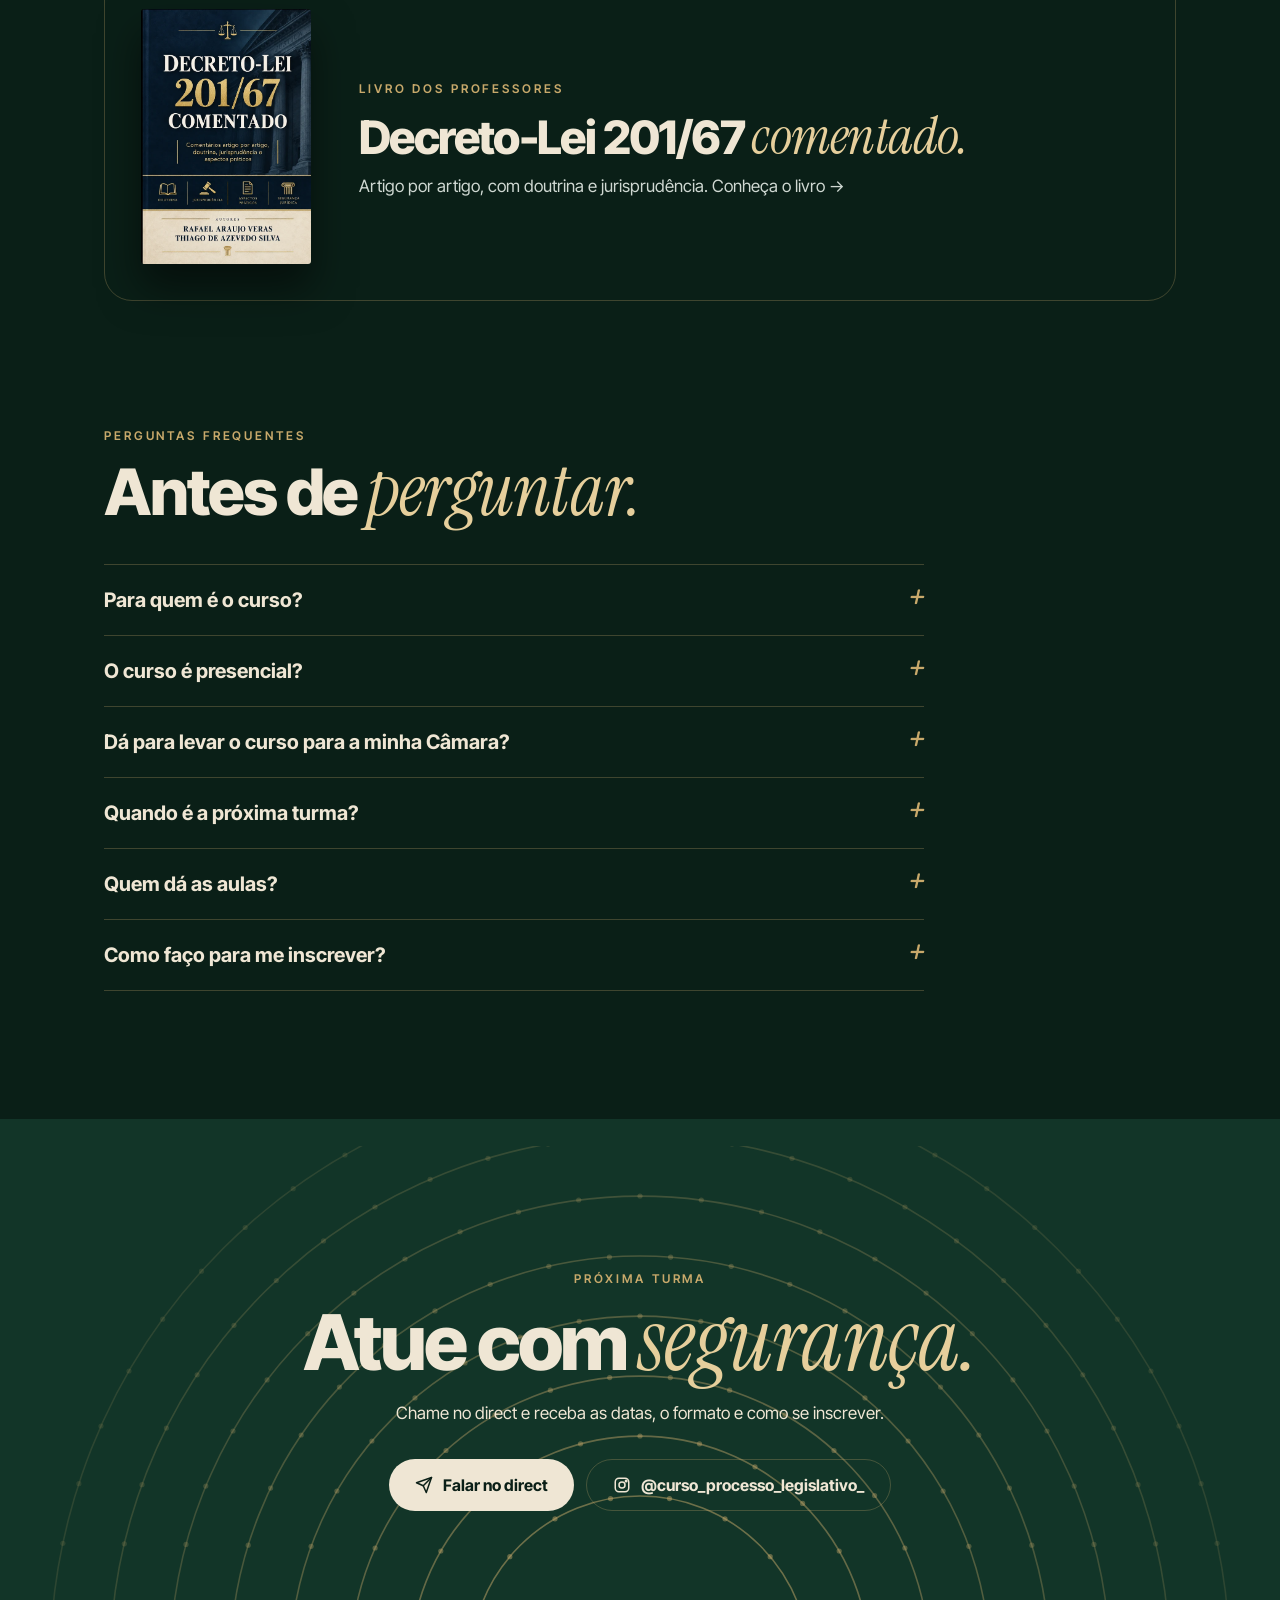
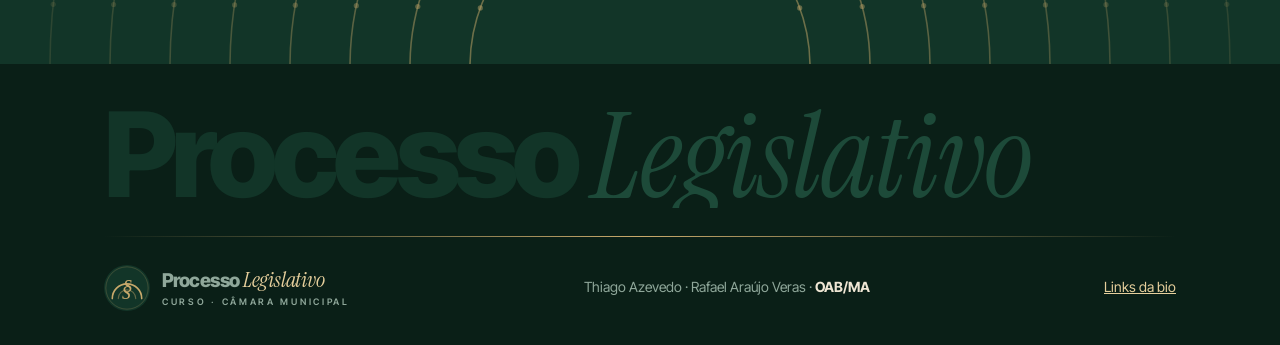
==== commit ff9d053c: "Página do evento Legislativo em Foco (/legislativo-em-foco), foto do Jorge Lobo, prévia e cartão na " ====
--- a/index.html
+++ b/index.html
@@ -3,7 +3,7 @@
 <meta property="og:type" content="website"><meta property="og:locale" content="pt_BR"><meta property="og:site_name" content="Curso de Processo Legislativo"><meta property="og:title" content="Curso de Processo Legislativo · Câmara Municipal na prática"><meta property="og:description" content="Curso presencial de processo legislativo municipal para vereadores, assessores parlamentares, advogados e servidores. Conteúdo aplicado, modelos e jurisprudência, com Thiago Azevedo e Rafael Araújo Veras (OAB/MA)."><meta property="og:url" content="https://cursoprocessolegislativo.pages.dev/"><meta property="og:image" content="https://cursoprocessolegislativo.pages.dev/assets/og.jpg"><meta property="og:image:width" content="1200"><meta property="og:image:height" content="630"><meta name="twitter:card" content="summary_large_image">
 <script>document.documentElement.classList.add('js')</script><link rel="icon" href="/assets/simbolo.svg" type="image/svg+xml"><link rel="apple-touch-icon" href="/assets/avatar.png"><link rel="preconnect" href="https://fonts.googleapis.com"><link rel="preconnect" href="https://fonts.gstatic.com" crossorigin><link href="https://fonts.googleapis.com/css2?family=Inter+Tight:wght@400;500;600;700;800&family=Instrument+Serif:ital@0;1&display=swap" rel="stylesheet"><link rel="stylesheet" href="/assets/estilo.css"><script type="application/ld+json">{"@context":"https://schema.org","@type":"Course","name":"Curso de Processo Legislativo","description":"Curso presencial de processo legislativo municipal para vereadores, assessores parlamentares, advogados e servidores. Conteúdo aplicado, modelos e jurisprudência, com Thiago Azevedo e Rafael Araújo Veras (OAB/MA).","inLanguage":"pt-BR","url":"https://cursoprocessolegislativo.pages.dev/","provider":{"@type":"Organization","name":"Curso de Processo Legislativo","url":"https://cursoprocessolegislativo.pages.dev/","sameAs":["https://instagram.com/curso_processo_legislativo_"]},"instructor":[{"@type":"Person","name":"Thiago Azevedo","jobTitle":"Vice-presidente da Comissão de Direito Parlamentar e Processo Legislativo da OAB/MA"},{"@type":"Person","name":"Rafael Araújo Veras","jobTitle":"Presidente da Comissão de Direito Parlamentar e Processo Legislativo da OAB/MA"}],"audience":{"@type":"Audience","audienceType":"Vereadores, assessores parlamentares, advogados e servidores de câmaras municipais"},"teaches":["Lei Orgânica e Regimento Interno","Quóruns e sessões","Comissões e pareceres","Iniciativa legislativa e proposições","Emendas","Fases do processo legislativo e nulidades"],"hasCourseInstance":{"@type":"CourseInstance","courseMode":"onsite","location":{"@type":"Place","name":"São Luís, MA","address":{"@type":"PostalAddress","addressLocality":"São Luís","addressRegion":"MA","addressCountry":"BR"}}}}</script></head>
 <body><div class="grao" aria-hidden="true"></div>
-<header class="topo"><div class="wrap"><a class="marca" href="/" aria-label="Curso de Processo Legislativo, início"><img src="/assets/simbolo.svg" alt="" width="46" height="46"><span><b>Processo <span class="it">Legislativo</span></b><small>Curso · Câmara municipal</small></span></a><nav aria-label="Seções"><a href="#publico">Para quem é</a><a href="#grade">Grade</a><a href="#professores">Professores</a><a href="#faq">Dúvidas</a><a href="/livro-decreto-lei-201/">Livro 201/67</a></nav><a class="btn btn-cr" href="https://ig.me/m/curso_processo_legislativo_" target="_blank" rel="noopener">Falar no direct</a></div></header>
+<header class="topo"><div class="wrap"><a class="marca" href="/" aria-label="Curso de Processo Legislativo, início"><img src="/assets/simbolo.svg" alt="" width="46" height="46"><span><b>Processo <span class="it">Legislativo</span></b><small>Curso · Câmara municipal</small></span></a><nav aria-label="Seções"><a href="#publico">Para quem é</a><a href="#grade">Grade</a><a href="#professores">Professores</a><a href="#faq">Dúvidas</a><a href="/livro-decreto-lei-201/">Livro 201/67</a><a href="/legislativo-em-foco/">Legislativo em Foco</a></nav><a class="btn btn-cr" href="https://ig.me/m/curso_processo_legislativo_" target="_blank" rel="noopener">Falar no direct</a></div></header>
 <main>
 <section class="heroi" aria-labelledby="h1">
  <svg class="arcos" viewBox="0 0 1100 700" aria-hidden="true" preserveAspectRatio="xMidYMax meet"><path d="M630.0 700A170 170 0 0 1 970.0 700" fill="none" stroke="#C8A96B" stroke-opacity="0.550" stroke-width="1.6"/><circle cx="640.3" cy="641.9" r="2.6" fill="#C8A96B" fill-opacity="0.495"/><circle cx="669.8" cy="590.7" r="2.6" fill="#C8A96B" fill-opacity="0.495"/><circle cx="715.0" cy="552.8" r="2.6" fill="#C8A96B" fill-opacity="0.495"/><circle cx="770.5" cy="532.6" r="2.6" fill="#C8A96B" fill-opacity="0.495"/><circle cx="829.5" cy="532.6" r="2.6" fill="#C8A96B" fill-opacity="0.495"/><circle cx="885.0" cy="552.8" r="2.6" fill="#C8A96B" fill-opacity="0.495"/><circle cx="930.2" cy="590.7" r="2.6" fill="#C8A96B" fill-opacity="0.495"/><circle cx="959.7" cy="641.9" r="2.6" fill="#C8A96B" fill-opacity="0.495"/><path d="M566.0 700A234 234 0 0 1 1034.0 700" fill="none" stroke="#C8A96B" stroke-opacity="0.500" stroke-width="1.6"/><circle cx="574.0" cy="639.4" r="2.6" fill="#C8A96B" fill-opacity="0.450"/><circle cx="597.4" cy="583.0" r="2.6" fill="#C8A96B" fill-opacity="0.450"/><circle cx="634.5" cy="534.5" r="2.6" fill="#C8A96B" fill-opacity="0.450"/><circle cx="683.0" cy="497.4" r="2.6" fill="#C8A96B" fill-opacity="0.450"/><circle cx="739.4" cy="474.0" r="2.6" fill="#C8A96B" fill-opacity="0.450"/><circle cx="800.0" cy="466.0" r="2.6" fill="#C8A96B" fill-opacity="0.450"/><circle cx="860.6" cy="474.0" r="2.6" fill="#C8A96B" fill-opacity="0.450"/><circle cx="917.0" cy="497.4" r="2.6" fill="#C8A96B" fill-opacity="0.450"/><circle cx="965.5" cy="534.5" r="2.6" fill="#C8A96B" fill-opacity="0.450"/><circle cx="1002.6" cy="583.0" r="2.6" fill="#C8A96B" fill-opacity="0.450"/><circle cx="1026.0" cy="639.4" r="2.6" fill="#C8A96B" fill-opacity="0.450"/><path d="M502.0 700A298 298 0 0 1 1098.0 700" fill="none" stroke="#C8A96B" stroke-opacity="0.450" stroke-width="1.6"/><circle cx="508.5" cy="638.0" r="2.6" fill="#C8A96B" fill-opacity="0.405"/><circle cx="527.8" cy="578.8" r="2.6" fill="#C8A96B" fill-opacity="0.405"/><circle cx="558.9" cy="524.8" r="2.6" fill="#C8A96B" fill-opacity="0.405"/><circle cx="600.6" cy="478.5" r="2.6" fill="#C8A96B" fill-opacity="0.405"/><circle cx="651.0" cy="441.9" r="2.6" fill="#C8A96B" fill-opacity="0.405"/><circle cx="707.9" cy="416.6" r="2.6" fill="#C8A96B" fill-opacity="0.405"/><circle cx="768.9" cy="403.6" r="2.6" fill="#C8A96B" fill-opacity="0.405"/><circle cx="831.1" cy="403.6" r="2.6" fill="#C8A96B" fill-opacity="0.405"/><circle cx="892.1" cy="416.6" r="2.6" fill="#C8A96B" fill-opacity="0.405"/><circle cx="949.0" cy="441.9" r="2.6" fill="#C8A96B" fill-opacity="0.405"/><circle cx="999.4" cy="478.5" r="2.6" fill="#C8A96B" fill-opacity="0.405"/><circle cx="1041.1" cy="524.8" r="2.6" fill="#C8A96B" fill-opacity="0.405"/><circle cx="1072.2" cy="578.8" r="2.6" fill="#C8A96B" fill-opacity="0.405"/><circle cx="1091.5" cy="638.0" r="2.6" fill="#C8A96B" fill-opacity="0.405"/><path d="M438.0 700A362 362 0 0 1 1162.0 700" fill="none" stroke="#C8A96B" stroke-opacity="0.400" stroke-width="1.6"/><circle cx="443.5" cy="637.1" r="2.6" fill="#C8A96B" fill-opacity="0.360"/><circle cx="459.8" cy="576.2" r="2.6" fill="#C8A96B" fill-opacity="0.360"/><circle cx="486.5" cy="519.0" r="2.6" fill="#C8A96B" fill-opacity="0.360"/><circle cx="522.7" cy="467.3" r="2.6" fill="#C8A96B" fill-opacity="0.360"/><circle cx="567.3" cy="422.7" r="2.6" fill="#C8A96B" fill-opacity="0.360"/><circle cx="619.0" cy="386.5" r="2.6" fill="#C8A96B" fill-opacity="0.360"/><circle cx="676.2" cy="359.8" r="2.6" fill="#C8A96B" fill-opacity="0.360"/><circle cx="737.1" cy="343.5" r="2.6" fill="#C8A96B" fill-opacity="0.360"/><circle cx="800.0" cy="338.0" r="2.6" fill="#C8A96B" fill-opacity="0.360"/><circle cx="862.9" cy="343.5" r="2.6" fill="#C8A96B" fill-opacity="0.360"/><circle cx="923.8" cy="359.8" r="2.6" fill="#C8A96B" fill-opacity="0.360"/><circle cx="981.0" cy="386.5" r="2.6" fill="#C8A96B" fill-opacity="0.360"/><circle cx="1032.7" cy="422.7" r="2.6" fill="#C8A96B" fill-opacity="0.360"/><circle cx="1077.3" cy="467.3" r="2.6" fill="#C8A96B" fill-opacity="0.360"/><circle cx="1113.5" cy="519.0" r="2.6" fill="#C8A96B" fill-opacity="0.360"/><circle cx="1140.2" cy="576.2" r="2.6" fill="#C8A96B" fill-opacity="0.360"/><circle cx="1156.5" cy="637.1" r="2.6" fill="#C8A96B" fill-opacity="0.360"/><path d="M374.0 700A426 426 0 0 1 1226.0 700" fill="none" stroke="#C8A96B" stroke-opacity="0.350" stroke-width="1.6"/><circle cx="378.8" cy="636.5" r="2.6" fill="#C8A96B" fill-opacity="0.315"/><circle cx="392.9" cy="574.4" r="2.6" fill="#C8A96B" fill-opacity="0.315"/><circle cx="416.2" cy="515.2" r="2.6" fill="#C8A96B" fill-opacity="0.315"/><circle cx="448.0" cy="460.0" r="2.6" fill="#C8A96B" fill-opacity="0.315"/><circle cx="487.7" cy="410.2" r="2.6" fill="#C8A96B" fill-opacity="0.315"/><circle cx="534.4" cy="366.9" r="2.6" fill="#C8A96B" fill-opacity="0.315"/><circle cx="587.0" cy="331.1" r="2.6" fill="#C8A96B" fill-opacity="0.315"/><circle cx="644.4" cy="303.4" r="2.6" fill="#C8A96B" fill-opacity="0.315"/><circle cx="705.2" cy="284.7" r="2.6" fill="#C8A96B" fill-opacity="0.315"/><circle cx="768.2" cy="275.2" r="2.6" fill="#C8A96B" fill-opacity="0.315"/><circle cx="831.8" cy="275.2" r="2.6" fill="#C8A96B" fill-opacity="0.315"/><circle cx="894.8" cy="284.7" r="2.6" fill="#C8A96B" fill-opacity="0.315"/><circle cx="955.6" cy="303.4" r="2.6" fill="#C8A96B" fill-opacity="0.315"/><circle cx="1013.0" cy="331.1" r="2.6" fill="#C8A96B" fill-opacity="0.315"/><circle cx="1065.6" cy="366.9" r="2.6" fill="#C8A96B" fill-opacity="0.315"/><circle cx="1112.3" cy="410.2" r="2.6" fill="#C8A96B" fill-opacity="0.315"/><circle cx="1152.0" cy="460.0" r="2.6" fill="#C8A96B" fill-opacity="0.315"/><circle cx="1183.8" cy="515.2" r="2.6" fill="#C8A96B" fill-opacity="0.315"/><circle cx="1207.1" cy="574.4" r="2.6" fill="#C8A96B" fill-opacity="0.315"/><circle cx="1221.2" cy="636.5" r="2.6" fill="#C8A96B" fill-opacity="0.315"/><path d="M310.0 700A490 490 0 0 1 1290.0 700" fill="none" stroke="#C8A96B" stroke-opacity="0.300" stroke-width="1.6"/><circle cx="314.2" cy="636.0" r="2.6" fill="#C8A96B" fill-opacity="0.270"/><circle cx="326.7" cy="573.2" r="2.6" fill="#C8A96B" fill-opacity="0.270"/><circle cx="347.3" cy="512.5" r="2.6" fill="#C8A96B" fill-opacity="0.270"/><circle cx="375.6" cy="455.0" r="2.6" fill="#C8A96B" fill-opacity="0.270"/><circle cx="411.3" cy="401.7" r="2.6" fill="#C8A96B" fill-opacity="0.270"/><circle cx="453.5" cy="353.5" r="2.6" fill="#C8A96B" fill-opacity="0.270"/><circle cx="501.7" cy="311.3" r="2.6" fill="#C8A96B" fill-opacity="0.270"/><circle cx="555.0" cy="275.6" r="2.6" fill="#C8A96B" fill-opacity="0.270"/><circle cx="612.5" cy="247.3" r="2.6" fill="#C8A96B" fill-opacity="0.270"/><circle cx="673.2" cy="226.7" r="2.6" fill="#C8A96B" fill-opacity="0.270"/><circle cx="736.0" cy="214.2" r="2.6" fill="#C8A96B" fill-opacity="0.270"/><circle cx="800.0" cy="210.0" r="2.6" fill="#C8A96B" fill-opacity="0.270"/><circle cx="864.0" cy="214.2" r="2.6" fill="#C8A96B" fill-opacity="0.270"/><circle cx="926.8" cy="226.7" r="2.6" fill="#C8A96B" fill-opacity="0.270"/><circle cx="987.5" cy="247.3" r="2.6" fill="#C8A96B" fill-opacity="0.270"/><circle cx="1045.0" cy="275.6" r="2.6" fill="#C8A96B" fill-opacity="0.270"/><circle cx="1098.3" cy="311.3" r="2.6" fill="#C8A96B" fill-opacity="0.270"/><circle cx="1146.5" cy="353.5" r="2.6" fill="#C8A96B" fill-opacity="0.270"/><circle cx="1188.7" cy="401.7" r="2.6" fill="#C8A96B" fill-opacity="0.270"/><circle cx="1224.4" cy="455.0" r="2.6" fill="#C8A96B" fill-opacity="0.270"/><circle cx="1252.7" cy="512.5" r="2.6" fill="#C8A96B" fill-opacity="0.270"/><circle cx="1273.3" cy="573.2" r="2.6" fill="#C8A96B" fill-opacity="0.270"/><circle cx="1285.8" cy="636.0" r="2.6" fill="#C8A96B" fill-opacity="0.270"/><path d="M246.0 700A554 554 0 0 1 1354.0 700" fill="none" stroke="#C8A96B" stroke-opacity="0.250" stroke-width="1.6"/><circle cx="249.7" cy="635.7" r="2.6" fill="#C8A96B" fill-opacity="0.225"/><circle cx="260.9" cy="572.2" r="2.6" fill="#C8A96B" fill-opacity="0.225"/><circle cx="279.4" cy="510.5" r="2.6" fill="#C8A96B" fill-opacity="0.225"/><circle cx="304.9" cy="451.4" r="2.6" fill="#C8A96B" fill-opacity="0.225"/><circle cx="337.1" cy="395.6" r="2.6" fill="#C8A96B" fill-opacity="0.225"/><circle cx="375.6" cy="343.9" r="2.6" fill="#C8A96B" fill-opacity="0.225"/><circle cx="419.8" cy="297.0" r="2.6" fill="#C8A96B" fill-opacity="0.225"/><circle cx="469.2" cy="255.6" r="2.6" fill="#C8A96B" fill-opacity="0.225"/><circle cx="523.0" cy="220.2" r="2.6" fill="#C8A96B" fill-opacity="0.225"/><circle cx="580.6" cy="191.3" r="2.6" fill="#C8A96B" fill-opacity="0.225"/><circle cx="641.1" cy="169.3" r="2.6" fill="#C8A96B" fill-opacity="0.225"/><circle cx="703.8" cy="154.4" r="2.6" fill="#C8A96B" fill-opacity="0.225"/><circle cx="767.8" cy="146.9" r="2.6" fill="#C8A96B" fill-opacity="0.225"/><circle cx="832.2" cy="146.9" r="2.6" fill="#C8A96B" fill-opacity="0.225"/><circle cx="896.2" cy="154.4" r="2.6" fill="#C8A96B" fill-opacity="0.225"/><circle cx="958.9" cy="169.3" r="2.6" fill="#C8A96B" fill-opacity="0.225"/><circle cx="1019.4" cy="191.3" r="2.6" fill="#C8A96B" fill-opacity="0.225"/><circle cx="1077.0" cy="220.2" r="2.6" fill="#C8A96B" fill-opacity="0.225"/><circle cx="1130.8" cy="255.6" r="2.6" fill="#C8A96B" fill-opacity="0.225"/><circle cx="1180.2" cy="297.0" r="2.6" fill="#C8A96B" fill-opacity="0.225"/><circle cx="1224.4" cy="343.9" r="2.6" fill="#C8A96B" fill-opacity="0.225"/><circle cx="1262.9" cy="395.6" r="2.6" fill="#C8A96B" fill-opacity="0.225"/><circle cx="1295.1" cy="451.4" r="2.6" fill="#C8A96B" fill-opacity="0.225"/><circle cx="1320.6" cy="510.5" r="2.6" fill="#C8A96B" fill-opacity="0.225"/><circle cx="1339.1" cy="572.2" r="2.6" fill="#C8A96B" fill-opacity="0.225"/><circle cx="1350.3" cy="635.7" r="2.6" fill="#C8A96B" fill-opacity="0.225"/><path d="M182.0 700A618 618 0 0 1 1418.0 700" fill="none" stroke="#C8A96B" stroke-opacity="0.200" stroke-width="1.6"/><circle cx="185.4" cy="635.4" r="2.6" fill="#C8A96B" fill-opacity="0.180"/><circle cx="195.5" cy="571.5" r="2.6" fill="#C8A96B" fill-opacity="0.180"/><circle cx="212.2" cy="509.0" r="2.6" fill="#C8A96B" fill-opacity="0.180"/><circle cx="235.4" cy="448.6" r="2.6" fill="#C8A96B" fill-opacity="0.180"/><circle cx="264.8" cy="391.0" r="2.6" fill="#C8A96B" fill-opacity="0.180"/><circle cx="300.0" cy="336.7" r="2.6" fill="#C8A96B" fill-opacity="0.180"/><circle cx="340.7" cy="286.5" r="2.6" fill="#C8A96B" fill-opacity="0.180"/><circle cx="386.5" cy="240.7" r="2.6" fill="#C8A96B" fill-opacity="0.180"/><circle cx="436.7" cy="200.0" r="2.6" fill="#C8A96B" fill-opacity="0.180"/><circle cx="491.0" cy="164.8" r="2.6" fill="#C8A96B" fill-opacity="0.180"/><circle cx="548.6" cy="135.4" r="2.6" fill="#C8A96B" fill-opacity="0.180"/><circle cx="609.0" cy="112.2" r="2.6" fill="#C8A96B" fill-opacity="0.180"/><circle cx="671.5" cy="95.5" r="2.6" fill="#C8A96B" fill-opacity="0.180"/><circle cx="735.4" cy="85.4" r="2.6" fill="#C8A96B" fill-opacity="0.180"/><circle cx="800.0" cy="82.0" r="2.6" fill="#C8A96B" fill-opacity="0.180"/><circle cx="864.6" cy="85.4" r="2.6" fill="#C8A96B" fill-opacity="0.180"/><circle cx="928.5" cy="95.5" r="2.6" fill="#C8A96B" fill-opacity="0.180"/><circle cx="991.0" cy="112.2" r="2.6" fill="#C8A96B" fill-opacity="0.180"/><circle cx="1051.4" cy="135.4" r="2.6" fill="#C8A96B" fill-opacity="0.180"/><circle cx="1109.0" cy="164.8" r="2.6" fill="#C8A96B" fill-opacity="0.180"/><circle cx="1163.3" cy="200.0" r="2.6" fill="#C8A96B" fill-opacity="0.180"/><circle cx="1213.5" cy="240.7" r="2.6" fill="#C8A96B" fill-opacity="0.180"/><circle cx="1259.3" cy="286.5" r="2.6" fill="#C8A96B" fill-opacity="0.180"/><circle cx="1300.0" cy="336.7" r="2.6" fill="#C8A96B" fill-opacity="0.180"/><circle cx="1335.2" cy="391.0" r="2.6" fill="#C8A96B" fill-opacity="0.180"/><circle cx="1364.6" cy="448.6" r="2.6" fill="#C8A96B" fill-opacity="0.180"/><circle cx="1387.8" cy="509.0" r="2.6" fill="#C8A96B" fill-opacity="0.180"/><circle cx="1404.5" cy="571.5" r="2.6" fill="#C8A96B" fill-opacity="0.180"/><circle cx="1414.6" cy="635.4" r="2.6" fill="#C8A96B" fill-opacity="0.180"/><path d="M118.0 700A682 682 0 0 1 1482.0 700" fill="none" stroke="#C8A96B" stroke-opacity="0.150" stroke-width="1.6"/><circle cx="121.1" cy="635.2" r="2.6" fill="#C8A96B" fill-opacity="0.135"/><circle cx="130.3" cy="570.9" r="2.6" fill="#C8A96B" fill-opacity="0.135"/><circle cx="145.6" cy="507.9" r="2.6" fill="#C8A96B" fill-opacity="0.135"/><circle cx="166.9" cy="446.5" r="2.6" fill="#C8A96B" fill-opacity="0.135"/><circle cx="193.8" cy="387.5" r="2.6" fill="#C8A96B" fill-opacity="0.135"/><circle cx="226.3" cy="331.3" r="2.6" fill="#C8A96B" fill-opacity="0.135"/><circle cx="263.9" cy="278.4" r="2.6" fill="#C8A96B" fill-opacity="0.135"/><circle cx="306.4" cy="229.4" r="2.6" fill="#C8A96B" fill-opacity="0.135"/><circle cx="353.4" cy="184.6" r="2.6" fill="#C8A96B" fill-opacity="0.135"/><circle cx="404.4" cy="144.5" r="2.6" fill="#C8A96B" fill-opacity="0.135"/><circle cx="459.0" cy="109.4" r="2.6" fill="#C8A96B" fill-opacity="0.135"/><circle cx="516.7" cy="79.6" r="2.6" fill="#C8A96B" fill-opacity="0.135"/><circle cx="576.9" cy="55.5" r="2.6" fill="#C8A96B" fill-opacity="0.135"/><circle cx="639.2" cy="37.2" r="2.6" fill="#C8A96B" fill-opacity="0.135"/><circle cx="702.9" cy="24.9" r="2.6" fill="#C8A96B" fill-opacity="0.135"/><circle cx="767.5" cy="18.8" r="2.6" fill="#C8A96B" fill-opacity="0.135"/><circle cx="832.5" cy="18.8" r="2.6" fill="#C8A96B" fill-opacity="0.135"/><circle cx="897.1" cy="24.9" r="2.6" fill="#C8A96B" fill-opacity="0.135"/><circle cx="960.8" cy="37.2" r="2.6" fill="#C8A96B" fill-opacity="0.135"/><circle cx="1023.1" cy="55.5" r="2.6" fill="#C8A96B" fill-opacity="0.135"/><circle cx="1083.3" cy="79.6" r="2.6" fill="#C8A96B" fill-opacity="0.135"/><circle cx="1141.0" cy="109.4" r="2.6" fill="#C8A96B" fill-opacity="0.135"/><circle cx="1195.6" cy="144.5" r="2.6" fill="#C8A96B" fill-opacity="0.135"/><circle cx="1246.6" cy="184.6" r="2.6" fill="#C8A96B" fill-opacity="0.135"/><circle cx="1293.6" cy="229.4" r="2.6" fill="#C8A96B" fill-opacity="0.135"/><circle cx="1336.1" cy="278.4" r="2.6" fill="#C8A96B" fill-opacity="0.135"/><circle cx="1373.7" cy="331.3" r="2.6" fill="#C8A96B" fill-opacity="0.135"/><circle cx="1406.2" cy="387.5" r="2.6" fill="#C8A96B" fill-opacity="0.135"/><circle cx="1433.1" cy="446.5" r="2.6" fill="#C8A96B" fill-opacity="0.135"/><circle cx="1454.4" cy="507.9" r="2.6" fill="#C8A96B" fill-opacity="0.135"/><circle cx="1469.7" cy="570.9" r="2.6" fill="#C8A96B" fill-opacity="0.135"/><circle cx="1478.9" cy="635.2" r="2.6" fill="#C8A96B" fill-opacity="0.135"/></svg>
@@ -57,6 +57,7 @@
  </div>
 </div></section>
 
+<section class="sec" style="padding-bottom:0"><div class="wrap"><a href="/legislativo-em-foco/" class="rev" style="display:block;text-decoration:none;border:1px solid var(--linha);border-radius:28px;padding:clamp(24px,4vw,48px);background:radial-gradient(ellipse 60% 80% at 90% 10%,rgba(200,169,107,.16),transparent 70%)"><span class="rot">Evento on-line · 16, 17 e 18 de dezembro</span><b class="t" style="display:block;font-size:clamp(34px,5vw,72px);margin:14px 0">Legislativo <span class="it">em foco.</span></b><span style="color:#cfd8d2;display:block;max-width:52ch">1º Encontro Estadual de Gestão, Controle e Atuação Parlamentar, ao vivo das 18h30 às 21h30, com Rafael Veras, Thiago Azevedo e Jorge Lobo. Ver programação e inscrição.</span></a></div></section>
 <section class="sec" style="padding-bottom:0"><div class="wrap"><a href="/livro-decreto-lei-201/" class="rev" style="display:grid;grid-template-columns:auto 1fr;gap:clamp(20px,4vw,48px);align-items:center;text-decoration:none;border:1px solid var(--linha);border-radius:28px;padding:clamp(20px,3vw,36px)"><img src="/assets/livro-201-capa-m.webp" alt="Capa do livro Decreto-Lei 201/67 Comentado" width="551" height="827" loading="lazy" style="width:clamp(96px,14vw,170px);height:auto;border-radius:3px;box-shadow:0 24px 40px rgba(0,0,0,.5)"><span><span class="rot">Livro dos professores</span><b class="t" style="display:block;font-size:clamp(26px,3.6vw,48px);margin:12px 0">Decreto-Lei 201/67 <span class="it">comentado.</span></b><span style="color:#cfd8d2">Artigo por artigo, com doutrina e jurisprudência. Conheça o livro →</span></span></a></div></section>
 <section id="faq" class="sec"><div class="wrap">
  <div class="rot rev">Perguntas frequentes</div>
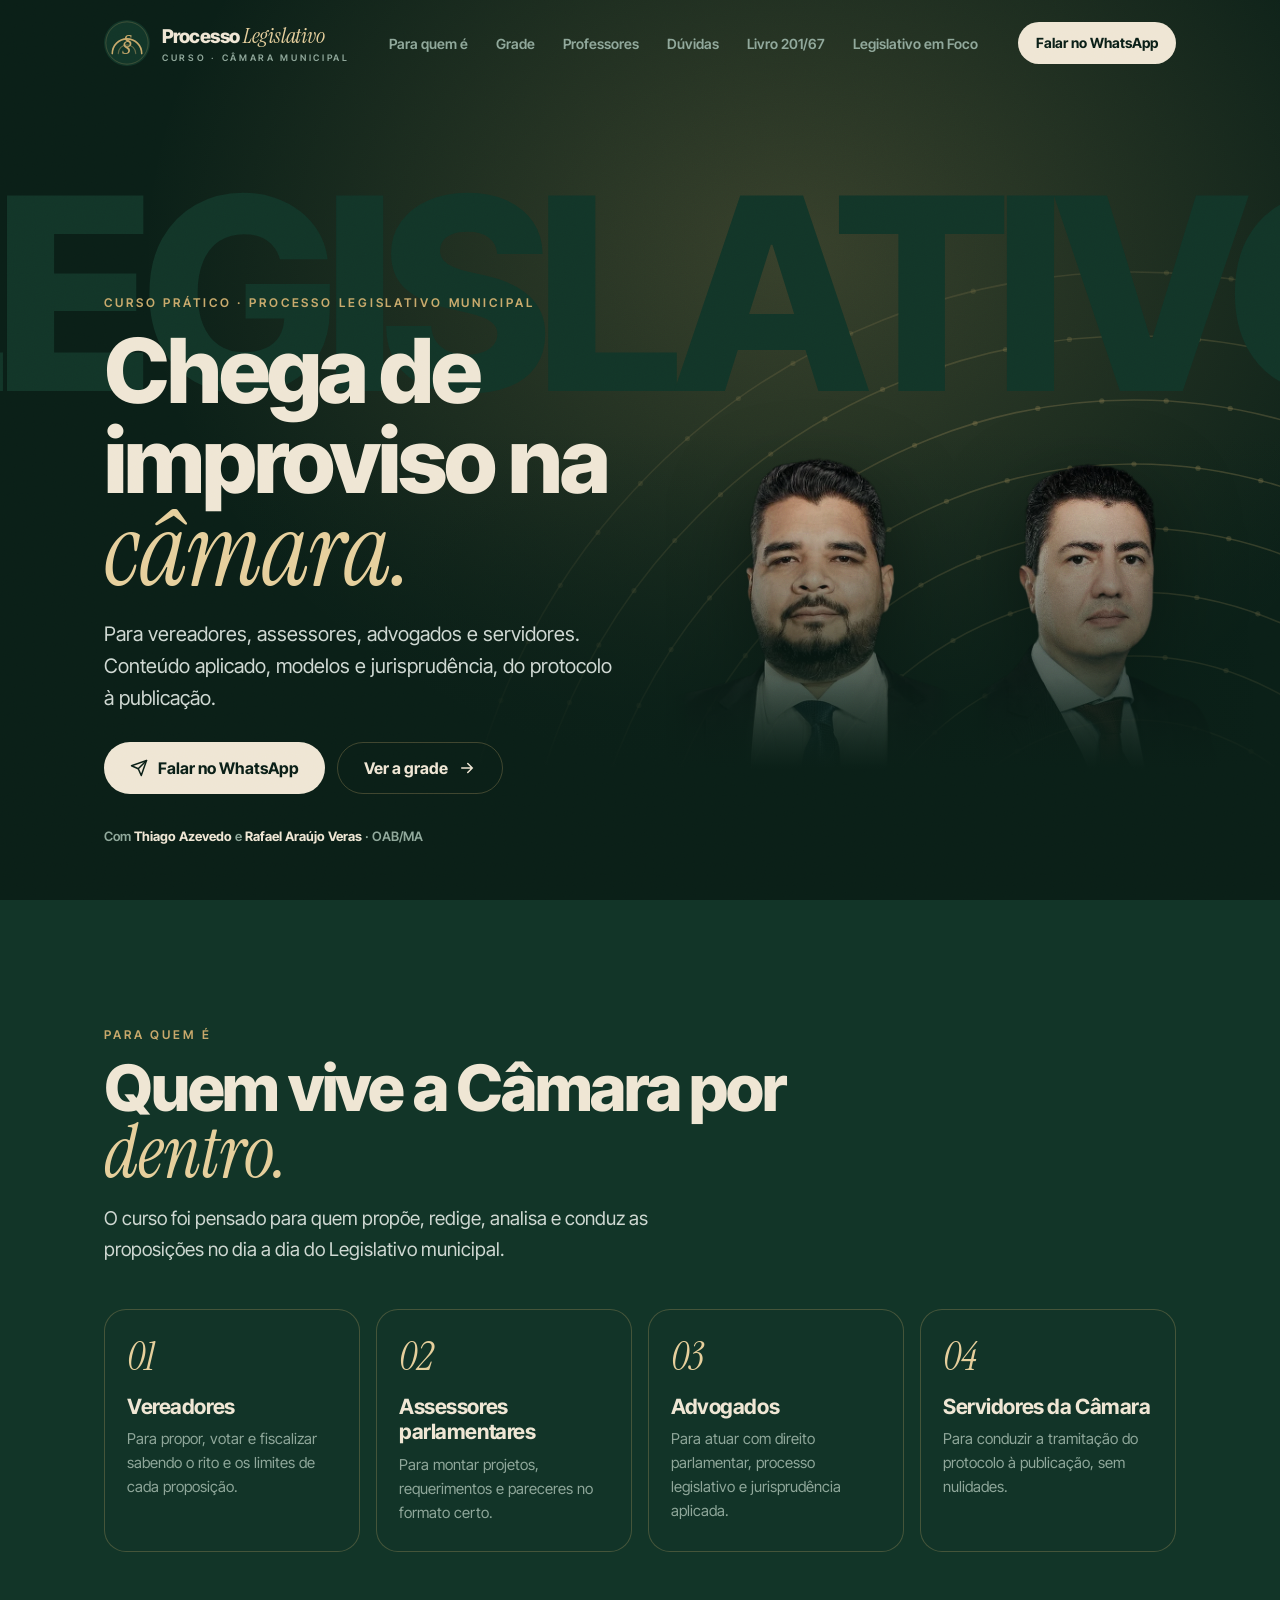
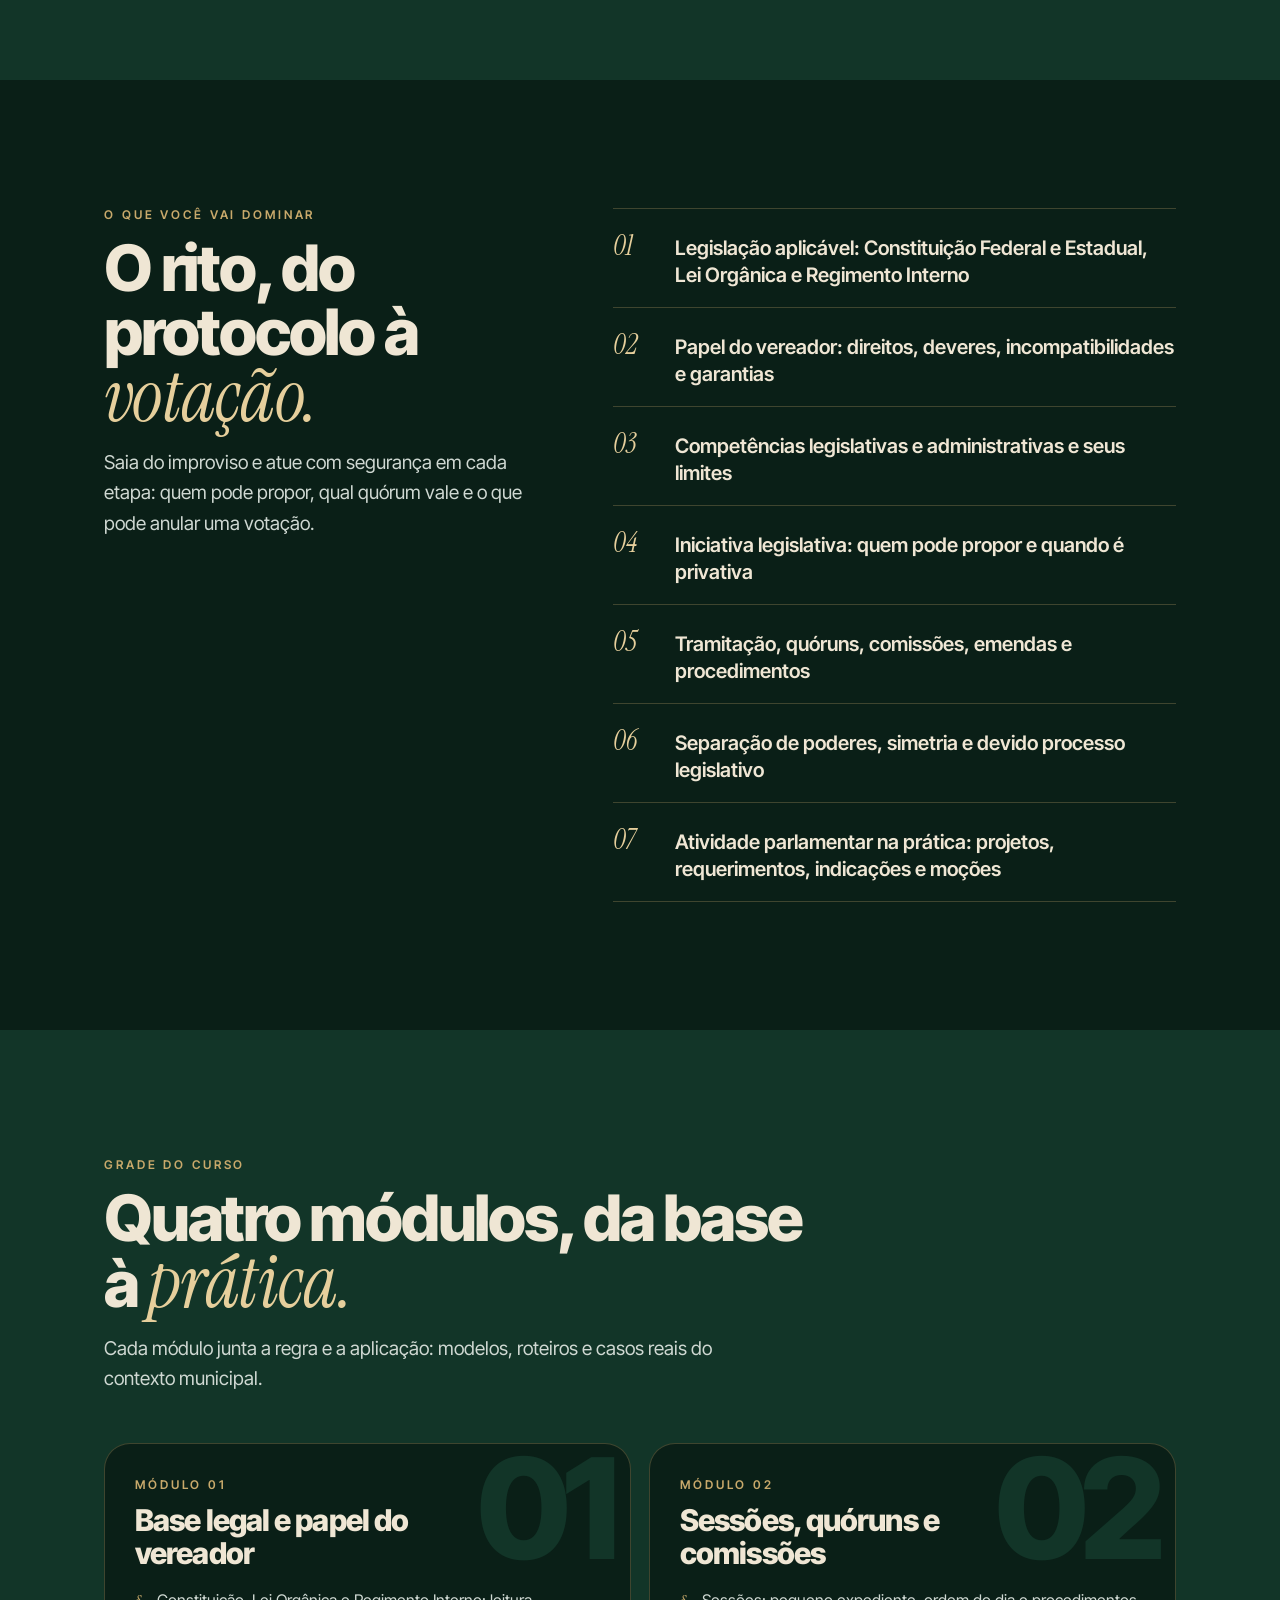
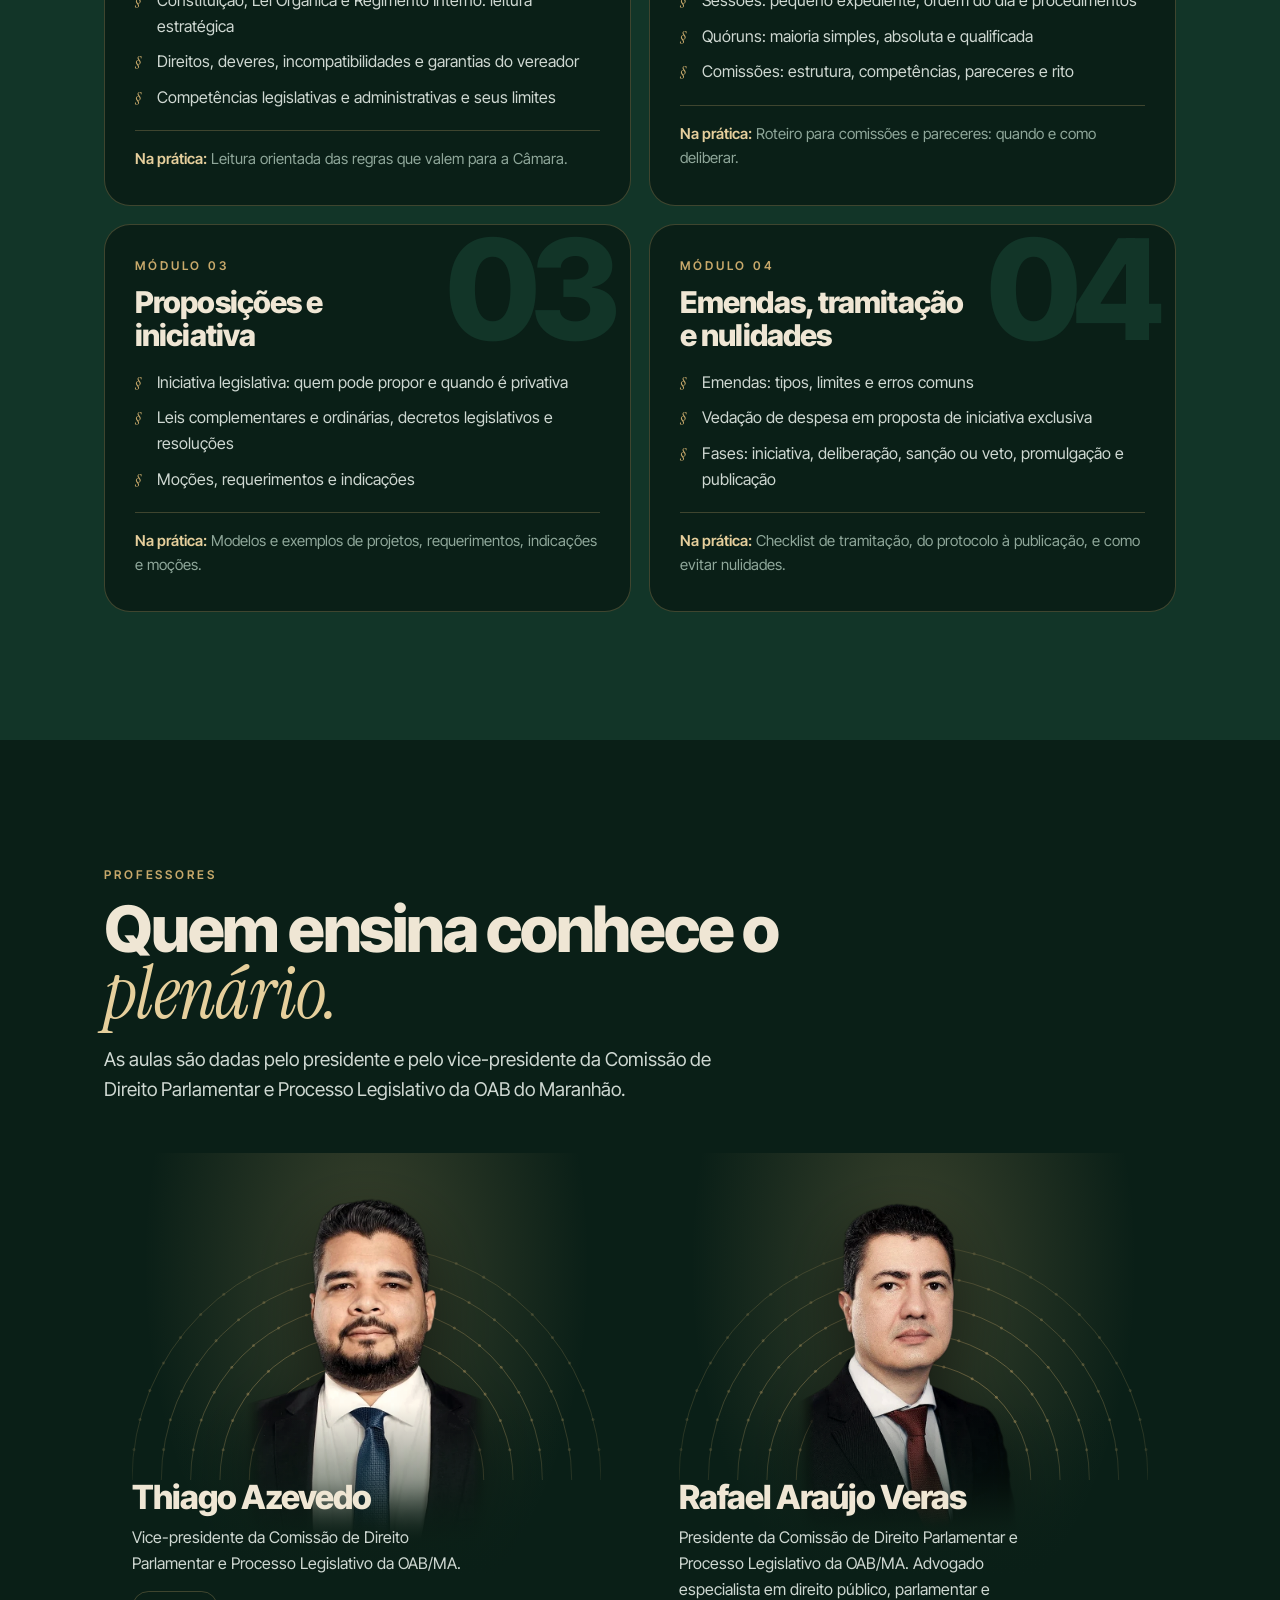
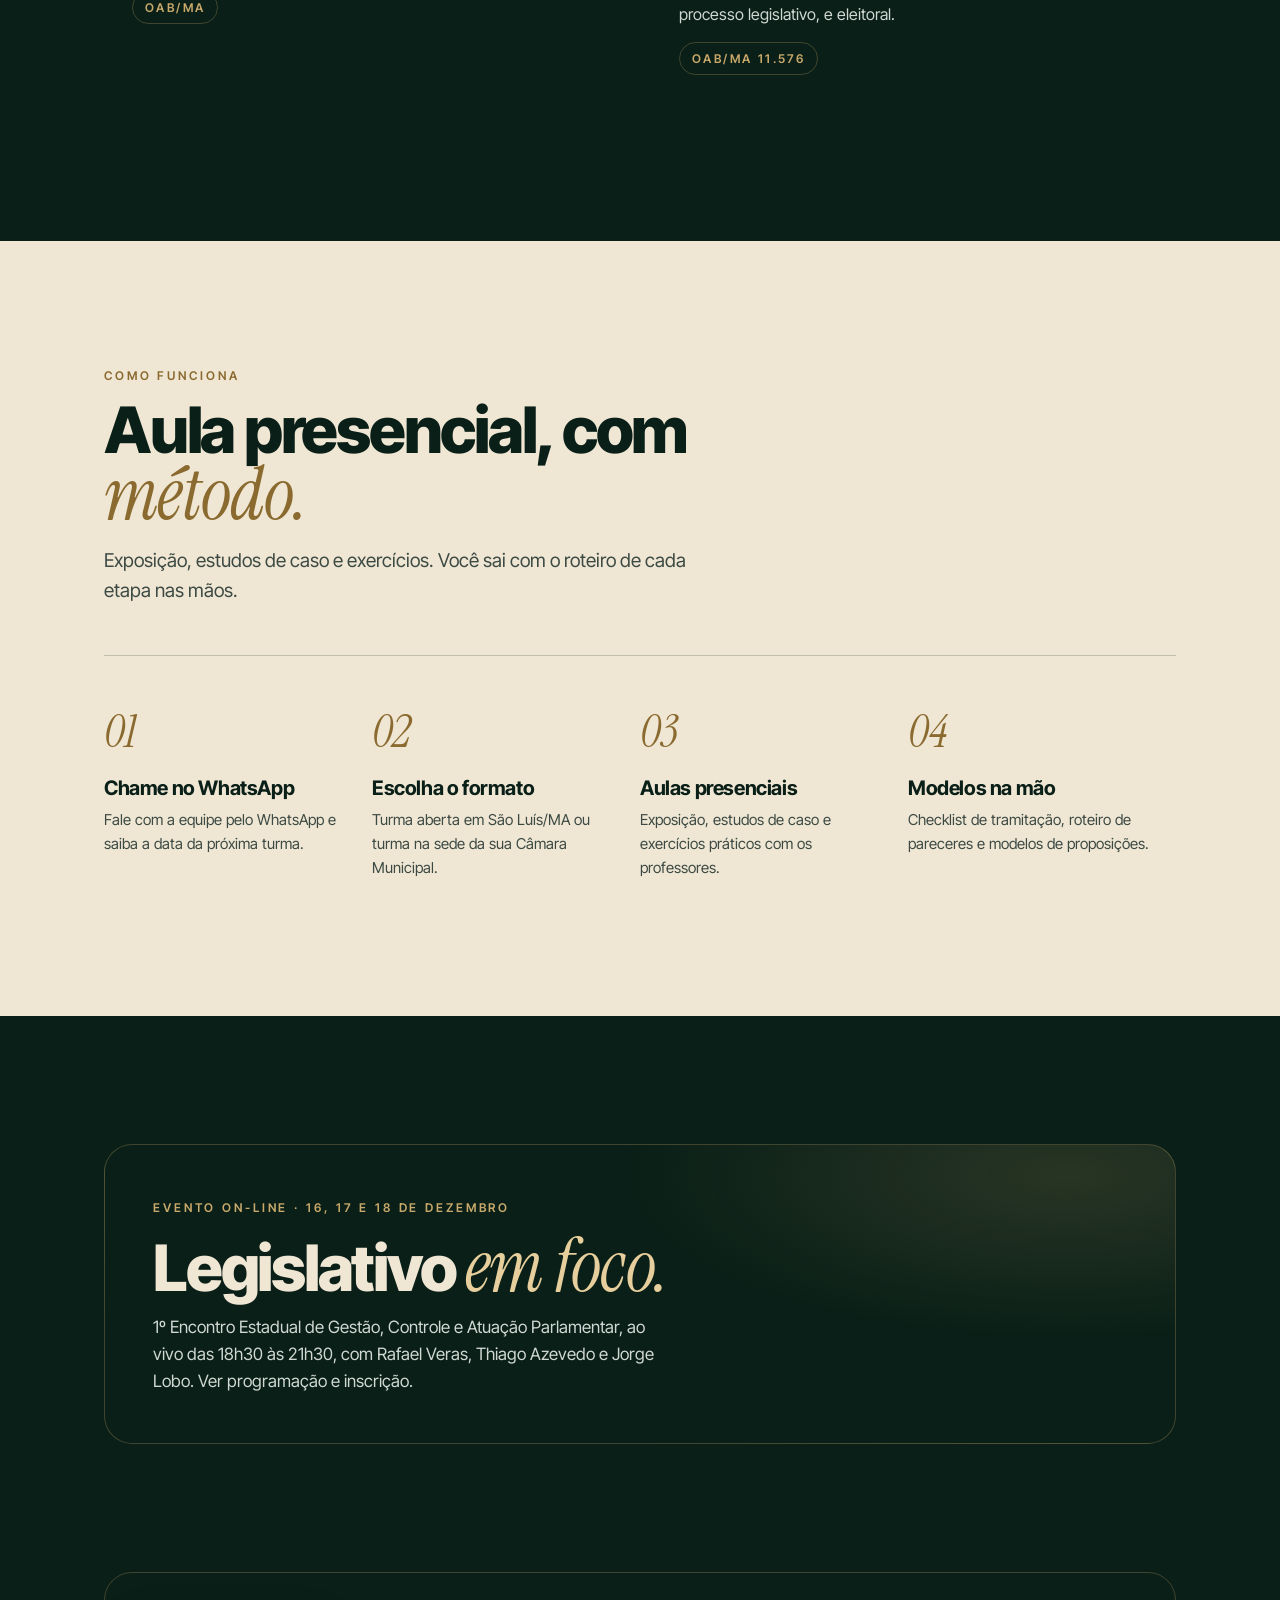
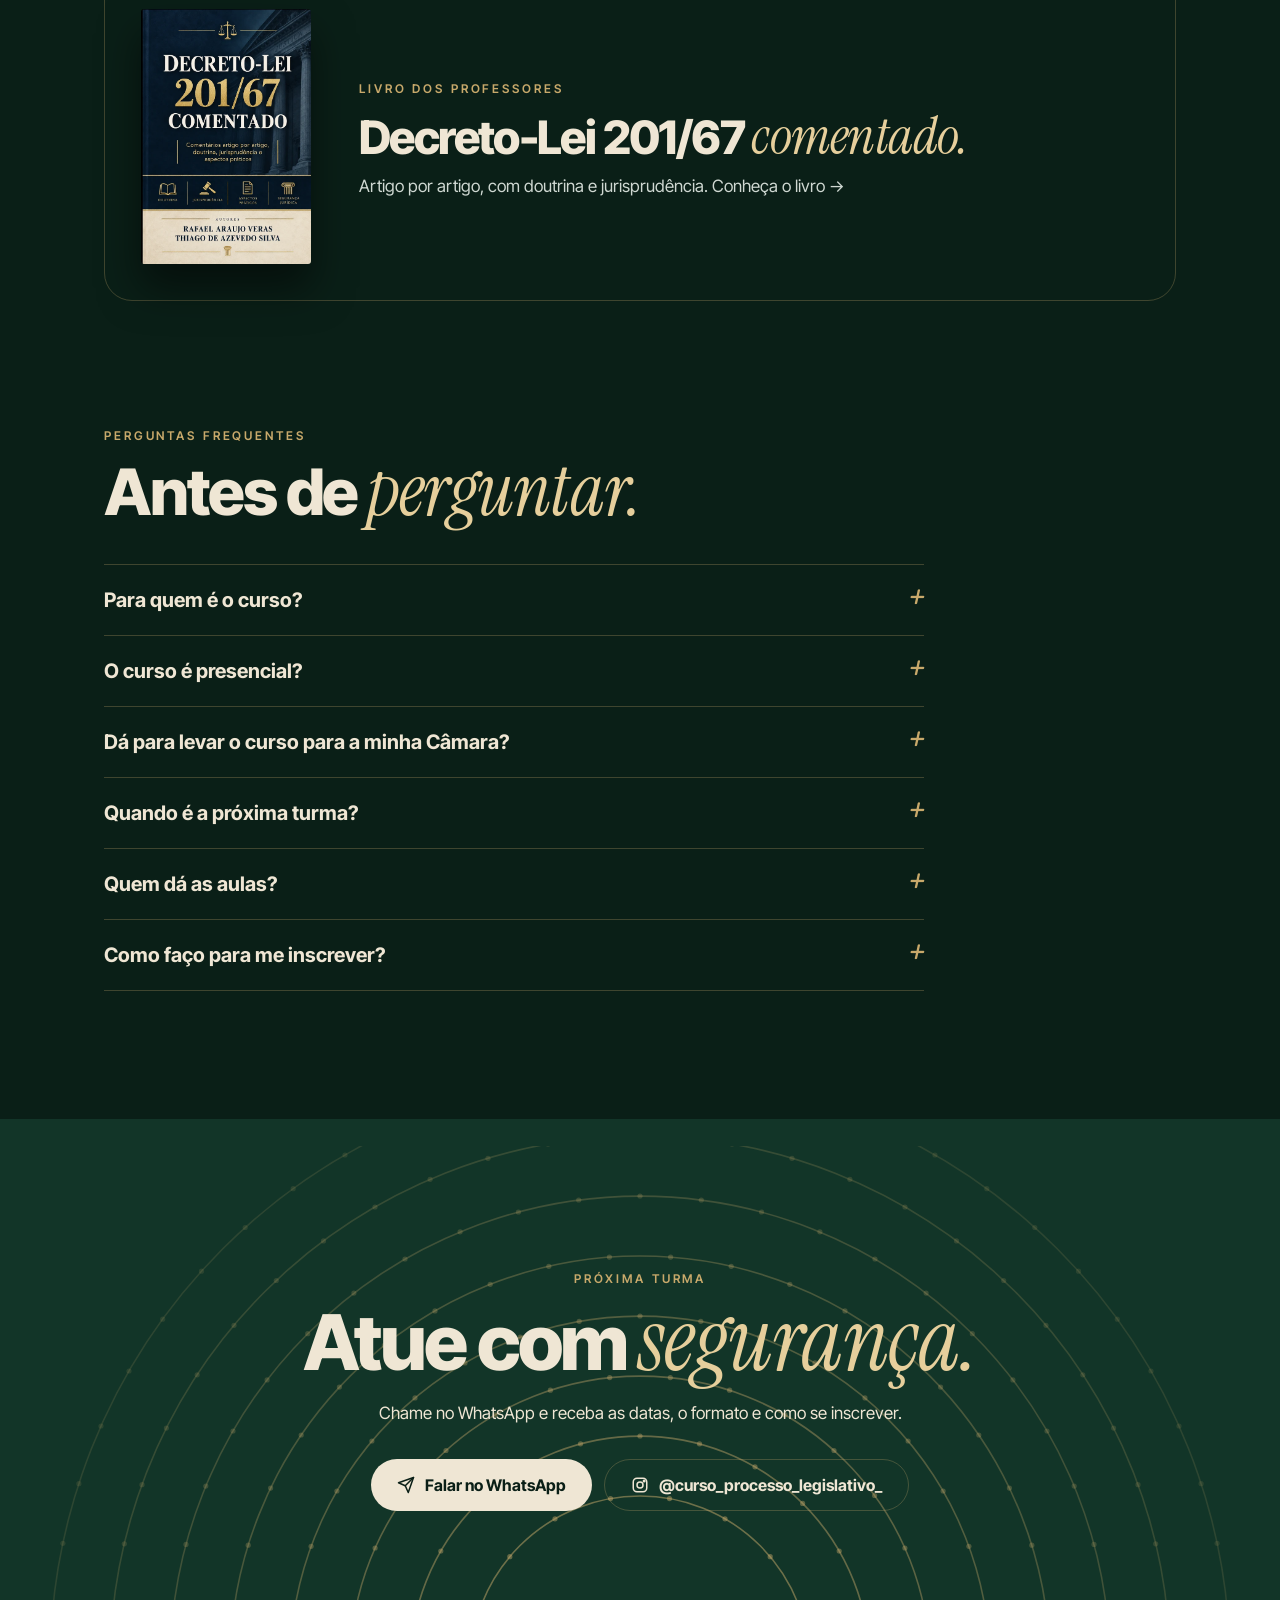
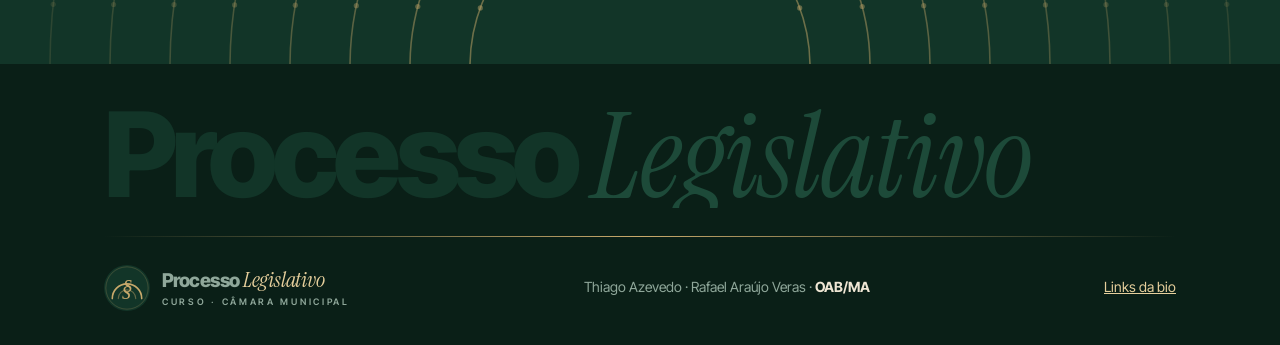
==== commit 48a213ad: "Curso: todos os botões de contato (site, bio, Legislativo em Foco) levam ao WhatsApp (98) 92005-4403" ====
--- a/index.html
+++ b/index.html
@@ -3,7 +3,7 @@
 <meta property="og:type" content="website"><meta property="og:locale" content="pt_BR"><meta property="og:site_name" content="Curso de Processo Legislativo"><meta property="og:title" content="Curso de Processo Legislativo · Câmara Municipal na prática"><meta property="og:description" content="Curso presencial de processo legislativo municipal para vereadores, assessores parlamentares, advogados e servidores. Conteúdo aplicado, modelos e jurisprudência, com Thiago Azevedo e Rafael Araújo Veras (OAB/MA)."><meta property="og:url" content="https://cursoprocessolegislativo.pages.dev/"><meta property="og:image" content="https://cursoprocessolegislativo.pages.dev/assets/og.jpg"><meta property="og:image:width" content="1200"><meta property="og:image:height" content="630"><meta name="twitter:card" content="summary_large_image">
 <script>document.documentElement.classList.add('js')</script><link rel="icon" href="/assets/simbolo.svg" type="image/svg+xml"><link rel="apple-touch-icon" href="/assets/avatar.png"><link rel="preconnect" href="https://fonts.googleapis.com"><link rel="preconnect" href="https://fonts.gstatic.com" crossorigin><link href="https://fonts.googleapis.com/css2?family=Inter+Tight:wght@400;500;600;700;800&family=Instrument+Serif:ital@0;1&display=swap" rel="stylesheet"><link rel="stylesheet" href="/assets/estilo.css"><script type="application/ld+json">{"@context":"https://schema.org","@type":"Course","name":"Curso de Processo Legislativo","description":"Curso presencial de processo legislativo municipal para vereadores, assessores parlamentares, advogados e servidores. Conteúdo aplicado, modelos e jurisprudência, com Thiago Azevedo e Rafael Araújo Veras (OAB/MA).","inLanguage":"pt-BR","url":"https://cursoprocessolegislativo.pages.dev/","provider":{"@type":"Organization","name":"Curso de Processo Legislativo","url":"https://cursoprocessolegislativo.pages.dev/","sameAs":["https://instagram.com/curso_processo_legislativo_"]},"instructor":[{"@type":"Person","name":"Thiago Azevedo","jobTitle":"Vice-presidente da Comissão de Direito Parlamentar e Processo Legislativo da OAB/MA"},{"@type":"Person","name":"Rafael Araújo Veras","jobTitle":"Presidente da Comissão de Direito Parlamentar e Processo Legislativo da OAB/MA"}],"audience":{"@type":"Audience","audienceType":"Vereadores, assessores parlamentares, advogados e servidores de câmaras municipais"},"teaches":["Lei Orgânica e Regimento Interno","Quóruns e sessões","Comissões e pareceres","Iniciativa legislativa e proposições","Emendas","Fases do processo legislativo e nulidades"],"hasCourseInstance":{"@type":"CourseInstance","courseMode":"onsite","location":{"@type":"Place","name":"São Luís, MA","address":{"@type":"PostalAddress","addressLocality":"São Luís","addressRegion":"MA","addressCountry":"BR"}}}}</script></head>
 <body><div class="grao" aria-hidden="true"></div>
-<header class="topo"><div class="wrap"><a class="marca" href="/" aria-label="Curso de Processo Legislativo, início"><img src="/assets/simbolo.svg" alt="" width="46" height="46"><span><b>Processo <span class="it">Legislativo</span></b><small>Curso · Câmara municipal</small></span></a><nav aria-label="Seções"><a href="#publico">Para quem é</a><a href="#grade">Grade</a><a href="#professores">Professores</a><a href="#faq">Dúvidas</a><a href="/livro-decreto-lei-201/">Livro 201/67</a><a href="/legislativo-em-foco/">Legislativo em Foco</a></nav><a class="btn btn-cr" href="https://ig.me/m/curso_processo_legislativo_" target="_blank" rel="noopener">Falar no direct</a></div></header>
+<header class="topo"><div class="wrap"><a class="marca" href="/" aria-label="Curso de Processo Legislativo, início"><img src="/assets/simbolo.svg" alt="" width="46" height="46"><span><b>Processo <span class="it">Legislativo</span></b><small>Curso · Câmara municipal</small></span></a><nav aria-label="Seções"><a href="#publico">Para quem é</a><a href="#grade">Grade</a><a href="#professores">Professores</a><a href="#faq">Dúvidas</a><a href="/livro-decreto-lei-201/">Livro 201/67</a><a href="/legislativo-em-foco/">Legislativo em Foco</a></nav><a class="btn btn-cr" href="https://wa.me/5598920054403?text=Ol%C3%A1%21%20Quero%20saber%20sobre%20o%20Curso%20de%20Processo%20Legislativo." target="_blank" rel="noopener">Falar no WhatsApp</a></div></header>
 <main>
 <section class="heroi" aria-labelledby="h1">
  <svg class="arcos" viewBox="0 0 1100 700" aria-hidden="true" preserveAspectRatio="xMidYMax meet"><path d="M630.0 700A170 170 0 0 1 970.0 700" fill="none" stroke="#C8A96B" stroke-opacity="0.550" stroke-width="1.6"/><circle cx="640.3" cy="641.9" r="2.6" fill="#C8A96B" fill-opacity="0.495"/><circle cx="669.8" cy="590.7" r="2.6" fill="#C8A96B" fill-opacity="0.495"/><circle cx="715.0" cy="552.8" r="2.6" fill="#C8A96B" fill-opacity="0.495"/><circle cx="770.5" cy="532.6" r="2.6" fill="#C8A96B" fill-opacity="0.495"/><circle cx="829.5" cy="532.6" r="2.6" fill="#C8A96B" fill-opacity="0.495"/><circle cx="885.0" cy="552.8" r="2.6" fill="#C8A96B" fill-opacity="0.495"/><circle cx="930.2" cy="590.7" r="2.6" fill="#C8A96B" fill-opacity="0.495"/><circle cx="959.7" cy="641.9" r="2.6" fill="#C8A96B" fill-opacity="0.495"/><path d="M566.0 700A234 234 0 0 1 1034.0 700" fill="none" stroke="#C8A96B" stroke-opacity="0.500" stroke-width="1.6"/><circle cx="574.0" cy="639.4" r="2.6" fill="#C8A96B" fill-opacity="0.450"/><circle cx="597.4" cy="583.0" r="2.6" fill="#C8A96B" fill-opacity="0.450"/><circle cx="634.5" cy="534.5" r="2.6" fill="#C8A96B" fill-opacity="0.450"/><circle cx="683.0" cy="497.4" r="2.6" fill="#C8A96B" fill-opacity="0.450"/><circle cx="739.4" cy="474.0" r="2.6" fill="#C8A96B" fill-opacity="0.450"/><circle cx="800.0" cy="466.0" r="2.6" fill="#C8A96B" fill-opacity="0.450"/><circle cx="860.6" cy="474.0" r="2.6" fill="#C8A96B" fill-opacity="0.450"/><circle cx="917.0" cy="497.4" r="2.6" fill="#C8A96B" fill-opacity="0.450"/><circle cx="965.5" cy="534.5" r="2.6" fill="#C8A96B" fill-opacity="0.450"/><circle cx="1002.6" cy="583.0" r="2.6" fill="#C8A96B" fill-opacity="0.450"/><circle cx="1026.0" cy="639.4" r="2.6" fill="#C8A96B" fill-opacity="0.450"/><path d="M502.0 700A298 298 0 0 1 1098.0 700" fill="none" stroke="#C8A96B" stroke-opacity="0.450" stroke-width="1.6"/><circle cx="508.5" cy="638.0" r="2.6" fill="#C8A96B" fill-opacity="0.405"/><circle cx="527.8" cy="578.8" r="2.6" fill="#C8A96B" fill-opacity="0.405"/><circle cx="558.9" cy="524.8" r="2.6" fill="#C8A96B" fill-opacity="0.405"/><circle cx="600.6" cy="478.5" r="2.6" fill="#C8A96B" fill-opacity="0.405"/><circle cx="651.0" cy="441.9" r="2.6" fill="#C8A96B" fill-opacity="0.405"/><circle cx="707.9" cy="416.6" r="2.6" fill="#C8A96B" fill-opacity="0.405"/><circle cx="768.9" cy="403.6" r="2.6" fill="#C8A96B" fill-opacity="0.405"/><circle cx="831.1" cy="403.6" r="2.6" fill="#C8A96B" fill-opacity="0.405"/><circle cx="892.1" cy="416.6" r="2.6" fill="#C8A96B" fill-opacity="0.405"/><circle cx="949.0" cy="441.9" r="2.6" fill="#C8A96B" fill-opacity="0.405"/><circle cx="999.4" cy="478.5" r="2.6" fill="#C8A96B" fill-opacity="0.405"/><circle cx="1041.1" cy="524.8" r="2.6" fill="#C8A96B" fill-opacity="0.405"/><circle cx="1072.2" cy="578.8" r="2.6" fill="#C8A96B" fill-opacity="0.405"/><circle cx="1091.5" cy="638.0" r="2.6" fill="#C8A96B" fill-opacity="0.405"/><path d="M438.0 700A362 362 0 0 1 1162.0 700" fill="none" stroke="#C8A96B" stroke-opacity="0.400" stroke-width="1.6"/><circle cx="443.5" cy="637.1" r="2.6" fill="#C8A96B" fill-opacity="0.360"/><circle cx="459.8" cy="576.2" r="2.6" fill="#C8A96B" fill-opacity="0.360"/><circle cx="486.5" cy="519.0" r="2.6" fill="#C8A96B" fill-opacity="0.360"/><circle cx="522.7" cy="467.3" r="2.6" fill="#C8A96B" fill-opacity="0.360"/><circle cx="567.3" cy="422.7" r="2.6" fill="#C8A96B" fill-opacity="0.360"/><circle cx="619.0" cy="386.5" r="2.6" fill="#C8A96B" fill-opacity="0.360"/><circle cx="676.2" cy="359.8" r="2.6" fill="#C8A96B" fill-opacity="0.360"/><circle cx="737.1" cy="343.5" r="2.6" fill="#C8A96B" fill-opacity="0.360"/><circle cx="800.0" cy="338.0" r="2.6" fill="#C8A96B" fill-opacity="0.360"/><circle cx="862.9" cy="343.5" r="2.6" fill="#C8A96B" fill-opacity="0.360"/><circle cx="923.8" cy="359.8" r="2.6" fill="#C8A96B" fill-opacity="0.360"/><circle cx="981.0" cy="386.5" r="2.6" fill="#C8A96B" fill-opacity="0.360"/><circle cx="1032.7" cy="422.7" r="2.6" fill="#C8A96B" fill-opacity="0.360"/><circle cx="1077.3" cy="467.3" r="2.6" fill="#C8A96B" fill-opacity="0.360"/><circle cx="1113.5" cy="519.0" r="2.6" fill="#C8A96B" fill-opacity="0.360"/><circle cx="1140.2" cy="576.2" r="2.6" fill="#C8A96B" fill-opacity="0.360"/><circle cx="1156.5" cy="637.1" r="2.6" fill="#C8A96B" fill-opacity="0.360"/><path d="M374.0 700A426 426 0 0 1 1226.0 700" fill="none" stroke="#C8A96B" stroke-opacity="0.350" stroke-width="1.6"/><circle cx="378.8" cy="636.5" r="2.6" fill="#C8A96B" fill-opacity="0.315"/><circle cx="392.9" cy="574.4" r="2.6" fill="#C8A96B" fill-opacity="0.315"/><circle cx="416.2" cy="515.2" r="2.6" fill="#C8A96B" fill-opacity="0.315"/><circle cx="448.0" cy="460.0" r="2.6" fill="#C8A96B" fill-opacity="0.315"/><circle cx="487.7" cy="410.2" r="2.6" fill="#C8A96B" fill-opacity="0.315"/><circle cx="534.4" cy="366.9" r="2.6" fill="#C8A96B" fill-opacity="0.315"/><circle cx="587.0" cy="331.1" r="2.6" fill="#C8A96B" fill-opacity="0.315"/><circle cx="644.4" cy="303.4" r="2.6" fill="#C8A96B" fill-opacity="0.315"/><circle cx="705.2" cy="284.7" r="2.6" fill="#C8A96B" fill-opacity="0.315"/><circle cx="768.2" cy="275.2" r="2.6" fill="#C8A96B" fill-opacity="0.315"/><circle cx="831.8" cy="275.2" r="2.6" fill="#C8A96B" fill-opacity="0.315"/><circle cx="894.8" cy="284.7" r="2.6" fill="#C8A96B" fill-opacity="0.315"/><circle cx="955.6" cy="303.4" r="2.6" fill="#C8A96B" fill-opacity="0.315"/><circle cx="1013.0" cy="331.1" r="2.6" fill="#C8A96B" fill-opacity="0.315"/><circle cx="1065.6" cy="366.9" r="2.6" fill="#C8A96B" fill-opacity="0.315"/><circle cx="1112.3" cy="410.2" r="2.6" fill="#C8A96B" fill-opacity="0.315"/><circle cx="1152.0" cy="460.0" r="2.6" fill="#C8A96B" fill-opacity="0.315"/><circle cx="1183.8" cy="515.2" r="2.6" fill="#C8A96B" fill-opacity="0.315"/><circle cx="1207.1" cy="574.4" r="2.6" fill="#C8A96B" fill-opacity="0.315"/><circle cx="1221.2" cy="636.5" r="2.6" fill="#C8A96B" fill-opacity="0.315"/><path d="M310.0 700A490 490 0 0 1 1290.0 700" fill="none" stroke="#C8A96B" stroke-opacity="0.300" stroke-width="1.6"/><circle cx="314.2" cy="636.0" r="2.6" fill="#C8A96B" fill-opacity="0.270"/><circle cx="326.7" cy="573.2" r="2.6" fill="#C8A96B" fill-opacity="0.270"/><circle cx="347.3" cy="512.5" r="2.6" fill="#C8A96B" fill-opacity="0.270"/><circle cx="375.6" cy="455.0" r="2.6" fill="#C8A96B" fill-opacity="0.270"/><circle cx="411.3" cy="401.7" r="2.6" fill="#C8A96B" fill-opacity="0.270"/><circle cx="453.5" cy="353.5" r="2.6" fill="#C8A96B" fill-opacity="0.270"/><circle cx="501.7" cy="311.3" r="2.6" fill="#C8A96B" fill-opacity="0.270"/><circle cx="555.0" cy="275.6" r="2.6" fill="#C8A96B" fill-opacity="0.270"/><circle cx="612.5" cy="247.3" r="2.6" fill="#C8A96B" fill-opacity="0.270"/><circle cx="673.2" cy="226.7" r="2.6" fill="#C8A96B" fill-opacity="0.270"/><circle cx="736.0" cy="214.2" r="2.6" fill="#C8A96B" fill-opacity="0.270"/><circle cx="800.0" cy="210.0" r="2.6" fill="#C8A96B" fill-opacity="0.270"/><circle cx="864.0" cy="214.2" r="2.6" fill="#C8A96B" fill-opacity="0.270"/><circle cx="926.8" cy="226.7" r="2.6" fill="#C8A96B" fill-opacity="0.270"/><circle cx="987.5" cy="247.3" r="2.6" fill="#C8A96B" fill-opacity="0.270"/><circle cx="1045.0" cy="275.6" r="2.6" fill="#C8A96B" fill-opacity="0.270"/><circle cx="1098.3" cy="311.3" r="2.6" fill="#C8A96B" fill-opacity="0.270"/><circle cx="1146.5" cy="353.5" r="2.6" fill="#C8A96B" fill-opacity="0.270"/><circle cx="1188.7" cy="401.7" r="2.6" fill="#C8A96B" fill-opacity="0.270"/><circle cx="1224.4" cy="455.0" r="2.6" fill="#C8A96B" fill-opacity="0.270"/><circle cx="1252.7" cy="512.5" r="2.6" fill="#C8A96B" fill-opacity="0.270"/><circle cx="1273.3" cy="573.2" r="2.6" fill="#C8A96B" fill-opacity="0.270"/><circle cx="1285.8" cy="636.0" r="2.6" fill="#C8A96B" fill-opacity="0.270"/><path d="M246.0 700A554 554 0 0 1 1354.0 700" fill="none" stroke="#C8A96B" stroke-opacity="0.250" stroke-width="1.6"/><circle cx="249.7" cy="635.7" r="2.6" fill="#C8A96B" fill-opacity="0.225"/><circle cx="260.9" cy="572.2" r="2.6" fill="#C8A96B" fill-opacity="0.225"/><circle cx="279.4" cy="510.5" r="2.6" fill="#C8A96B" fill-opacity="0.225"/><circle cx="304.9" cy="451.4" r="2.6" fill="#C8A96B" fill-opacity="0.225"/><circle cx="337.1" cy="395.6" r="2.6" fill="#C8A96B" fill-opacity="0.225"/><circle cx="375.6" cy="343.9" r="2.6" fill="#C8A96B" fill-opacity="0.225"/><circle cx="419.8" cy="297.0" r="2.6" fill="#C8A96B" fill-opacity="0.225"/><circle cx="469.2" cy="255.6" r="2.6" fill="#C8A96B" fill-opacity="0.225"/><circle cx="523.0" cy="220.2" r="2.6" fill="#C8A96B" fill-opacity="0.225"/><circle cx="580.6" cy="191.3" r="2.6" fill="#C8A96B" fill-opacity="0.225"/><circle cx="641.1" cy="169.3" r="2.6" fill="#C8A96B" fill-opacity="0.225"/><circle cx="703.8" cy="154.4" r="2.6" fill="#C8A96B" fill-opacity="0.225"/><circle cx="767.8" cy="146.9" r="2.6" fill="#C8A96B" fill-opacity="0.225"/><circle cx="832.2" cy="146.9" r="2.6" fill="#C8A96B" fill-opacity="0.225"/><circle cx="896.2" cy="154.4" r="2.6" fill="#C8A96B" fill-opacity="0.225"/><circle cx="958.9" cy="169.3" r="2.6" fill="#C8A96B" fill-opacity="0.225"/><circle cx="1019.4" cy="191.3" r="2.6" fill="#C8A96B" fill-opacity="0.225"/><circle cx="1077.0" cy="220.2" r="2.6" fill="#C8A96B" fill-opacity="0.225"/><circle cx="1130.8" cy="255.6" r="2.6" fill="#C8A96B" fill-opacity="0.225"/><circle cx="1180.2" cy="297.0" r="2.6" fill="#C8A96B" fill-opacity="0.225"/><circle cx="1224.4" cy="343.9" r="2.6" fill="#C8A96B" fill-opacity="0.225"/><circle cx="1262.9" cy="395.6" r="2.6" fill="#C8A96B" fill-opacity="0.225"/><circle cx="1295.1" cy="451.4" r="2.6" fill="#C8A96B" fill-opacity="0.225"/><circle cx="1320.6" cy="510.5" r="2.6" fill="#C8A96B" fill-opacity="0.225"/><circle cx="1339.1" cy="572.2" r="2.6" fill="#C8A96B" fill-opacity="0.225"/><circle cx="1350.3" cy="635.7" r="2.6" fill="#C8A96B" fill-opacity="0.225"/><path d="M182.0 700A618 618 0 0 1 1418.0 700" fill="none" stroke="#C8A96B" stroke-opacity="0.200" stroke-width="1.6"/><circle cx="185.4" cy="635.4" r="2.6" fill="#C8A96B" fill-opacity="0.180"/><circle cx="195.5" cy="571.5" r="2.6" fill="#C8A96B" fill-opacity="0.180"/><circle cx="212.2" cy="509.0" r="2.6" fill="#C8A96B" fill-opacity="0.180"/><circle cx="235.4" cy="448.6" r="2.6" fill="#C8A96B" fill-opacity="0.180"/><circle cx="264.8" cy="391.0" r="2.6" fill="#C8A96B" fill-opacity="0.180"/><circle cx="300.0" cy="336.7" r="2.6" fill="#C8A96B" fill-opacity="0.180"/><circle cx="340.7" cy="286.5" r="2.6" fill="#C8A96B" fill-opacity="0.180"/><circle cx="386.5" cy="240.7" r="2.6" fill="#C8A96B" fill-opacity="0.180"/><circle cx="436.7" cy="200.0" r="2.6" fill="#C8A96B" fill-opacity="0.180"/><circle cx="491.0" cy="164.8" r="2.6" fill="#C8A96B" fill-opacity="0.180"/><circle cx="548.6" cy="135.4" r="2.6" fill="#C8A96B" fill-opacity="0.180"/><circle cx="609.0" cy="112.2" r="2.6" fill="#C8A96B" fill-opacity="0.180"/><circle cx="671.5" cy="95.5" r="2.6" fill="#C8A96B" fill-opacity="0.180"/><circle cx="735.4" cy="85.4" r="2.6" fill="#C8A96B" fill-opacity="0.180"/><circle cx="800.0" cy="82.0" r="2.6" fill="#C8A96B" fill-opacity="0.180"/><circle cx="864.6" cy="85.4" r="2.6" fill="#C8A96B" fill-opacity="0.180"/><circle cx="928.5" cy="95.5" r="2.6" fill="#C8A96B" fill-opacity="0.180"/><circle cx="991.0" cy="112.2" r="2.6" fill="#C8A96B" fill-opacity="0.180"/><circle cx="1051.4" cy="135.4" r="2.6" fill="#C8A96B" fill-opacity="0.180"/><circle cx="1109.0" cy="164.8" r="2.6" fill="#C8A96B" fill-opacity="0.180"/><circle cx="1163.3" cy="200.0" r="2.6" fill="#C8A96B" fill-opacity="0.180"/><circle cx="1213.5" cy="240.7" r="2.6" fill="#C8A96B" fill-opacity="0.180"/><circle cx="1259.3" cy="286.5" r="2.6" fill="#C8A96B" fill-opacity="0.180"/><circle cx="1300.0" cy="336.7" r="2.6" fill="#C8A96B" fill-opacity="0.180"/><circle cx="1335.2" cy="391.0" r="2.6" fill="#C8A96B" fill-opacity="0.180"/><circle cx="1364.6" cy="448.6" r="2.6" fill="#C8A96B" fill-opacity="0.180"/><circle cx="1387.8" cy="509.0" r="2.6" fill="#C8A96B" fill-opacity="0.180"/><circle cx="1404.5" cy="571.5" r="2.6" fill="#C8A96B" fill-opacity="0.180"/><circle cx="1414.6" cy="635.4" r="2.6" fill="#C8A96B" fill-opacity="0.180"/><path d="M118.0 700A682 682 0 0 1 1482.0 700" fill="none" stroke="#C8A96B" stroke-opacity="0.150" stroke-width="1.6"/><circle cx="121.1" cy="635.2" r="2.6" fill="#C8A96B" fill-opacity="0.135"/><circle cx="130.3" cy="570.9" r="2.6" fill="#C8A96B" fill-opacity="0.135"/><circle cx="145.6" cy="507.9" r="2.6" fill="#C8A96B" fill-opacity="0.135"/><circle cx="166.9" cy="446.5" r="2.6" fill="#C8A96B" fill-opacity="0.135"/><circle cx="193.8" cy="387.5" r="2.6" fill="#C8A96B" fill-opacity="0.135"/><circle cx="226.3" cy="331.3" r="2.6" fill="#C8A96B" fill-opacity="0.135"/><circle cx="263.9" cy="278.4" r="2.6" fill="#C8A96B" fill-opacity="0.135"/><circle cx="306.4" cy="229.4" r="2.6" fill="#C8A96B" fill-opacity="0.135"/><circle cx="353.4" cy="184.6" r="2.6" fill="#C8A96B" fill-opacity="0.135"/><circle cx="404.4" cy="144.5" r="2.6" fill="#C8A96B" fill-opacity="0.135"/><circle cx="459.0" cy="109.4" r="2.6" fill="#C8A96B" fill-opacity="0.135"/><circle cx="516.7" cy="79.6" r="2.6" fill="#C8A96B" fill-opacity="0.135"/><circle cx="576.9" cy="55.5" r="2.6" fill="#C8A96B" fill-opacity="0.135"/><circle cx="639.2" cy="37.2" r="2.6" fill="#C8A96B" fill-opacity="0.135"/><circle cx="702.9" cy="24.9" r="2.6" fill="#C8A96B" fill-opacity="0.135"/><circle cx="767.5" cy="18.8" r="2.6" fill="#C8A96B" fill-opacity="0.135"/><circle cx="832.5" cy="18.8" r="2.6" fill="#C8A96B" fill-opacity="0.135"/><circle cx="897.1" cy="24.9" r="2.6" fill="#C8A96B" fill-opacity="0.135"/><circle cx="960.8" cy="37.2" r="2.6" fill="#C8A96B" fill-opacity="0.135"/><circle cx="1023.1" cy="55.5" r="2.6" fill="#C8A96B" fill-opacity="0.135"/><circle cx="1083.3" cy="79.6" r="2.6" fill="#C8A96B" fill-opacity="0.135"/><circle cx="1141.0" cy="109.4" r="2.6" fill="#C8A96B" fill-opacity="0.135"/><circle cx="1195.6" cy="144.5" r="2.6" fill="#C8A96B" fill-opacity="0.135"/><circle cx="1246.6" cy="184.6" r="2.6" fill="#C8A96B" fill-opacity="0.135"/><circle cx="1293.6" cy="229.4" r="2.6" fill="#C8A96B" fill-opacity="0.135"/><circle cx="1336.1" cy="278.4" r="2.6" fill="#C8A96B" fill-opacity="0.135"/><circle cx="1373.7" cy="331.3" r="2.6" fill="#C8A96B" fill-opacity="0.135"/><circle cx="1406.2" cy="387.5" r="2.6" fill="#C8A96B" fill-opacity="0.135"/><circle cx="1433.1" cy="446.5" r="2.6" fill="#C8A96B" fill-opacity="0.135"/><circle cx="1454.4" cy="507.9" r="2.6" fill="#C8A96B" fill-opacity="0.135"/><circle cx="1469.7" cy="570.9" r="2.6" fill="#C8A96B" fill-opacity="0.135"/><circle cx="1478.9" cy="635.2" r="2.6" fill="#C8A96B" fill-opacity="0.135"/></svg>
@@ -14,7 +14,7 @@
   <div class="rot">Curso prático · Processo legislativo municipal</div>
   <h1 id="h1" class="t">Chega de improviso na <span class="it">câmara.</span></h1>
   <p class="sub">Para vereadores, assessores, advogados e servidores. Conteúdo aplicado, modelos e jurisprudência, do protocolo à publicação.</p>
-  <div class="acoes"><a class="btn btn-cr" href="https://ig.me/m/curso_processo_legislativo_" target="_blank" rel="noopener"><svg viewBox="0 0 24 24" fill="none" stroke="currentColor" stroke-width="2" stroke-linecap="round" stroke-linejoin="round" aria-hidden="true"><path d="M22 2 11 13"/><path d="M22 2 15 22l-4-9-9-4 20-7z"/></svg>Falar no direct</a><a class="btn btn-li" href="#grade">Ver a grade <svg viewBox="0 0 24 24" fill="none" stroke="currentColor" stroke-width="2" stroke-linecap="round" aria-hidden="true"><path d="M5 12h14M13 6l6 6-6 6"/></svg></a></div>
+  <div class="acoes"><a class="btn btn-cr" href="https://wa.me/5598920054403?text=Ol%C3%A1%21%20Quero%20saber%20sobre%20o%20Curso%20de%20Processo%20Legislativo." target="_blank" rel="noopener"><svg viewBox="0 0 24 24" fill="none" stroke="currentColor" stroke-width="2" stroke-linecap="round" stroke-linejoin="round" aria-hidden="true"><path d="M22 2 11 13"/><path d="M22 2 15 22l-4-9-9-4 20-7z"/></svg>Falar no WhatsApp</a><a class="btn btn-li" href="#grade">Ver a grade <svg viewBox="0 0 24 24" fill="none" stroke="currentColor" stroke-width="2" stroke-linecap="round" aria-hidden="true"><path d="M5 12h14M13 6l6 6-6 6"/></svg></a></div>
   <div class="nomes">Com <b>Thiago Azevedo</b> e <b>Rafael Araújo Veras</b> · OAB/MA</div>
  </div></div>
 </section>
@@ -50,7 +50,7 @@
  <h2 class="t rev">Aula presencial, com <span class="it">método.</span></h2>
  <p class="lead rev">Exposição, estudos de caso e exercícios. Você sai com o roteiro de cada etapa nas mãos.</p>
  <div class="passos">
-  <div class="rev"><div class="n">01</div><h3>Chame no direct</h3><p>Fale com a equipe pelo Instagram e saiba a data da próxima turma.</p></div>
+  <div class="rev"><div class="n">01</div><h3>Chame no WhatsApp</h3><p>Fale com a equipe pelo WhatsApp e saiba a data da próxima turma.</p></div>
   <div class="rev"><div class="n">02</div><h3>Escolha o formato</h3><p>Turma aberta em São Luís/MA ou turma na sede da sua Câmara Municipal.</p></div>
   <div class="rev"><div class="n">03</div><h3>Aulas presenciais</h3><p>Exposição, estudos de caso e exercícios práticos com os professores.</p></div>
   <div class="rev"><div class="n">04</div><h3>Modelos na mão</h3><p>Checklist de tramitação, roteiro de pareceres e modelos de proposições.</p></div>
@@ -62,7 +62,7 @@
 <section id="faq" class="sec"><div class="wrap">
  <div class="rot rev">Perguntas frequentes</div>
  <h2 class="t rev">Antes de <span class="it">perguntar.</span></h2>
- <div class="faq"><details class="rev"><summary>Para quem é o curso?</summary><p>Para vereadores, assessores parlamentares, advogados e servidores que lidam com o dia a dia da Câmara Municipal e querem dominar o rito do processo legislativo.</p></details><details class="rev"><summary>O curso é presencial?</summary><p>Sim. As aulas são presenciais, com exposição, estudos de caso e exercícios práticos.</p></details><details class="rev"><summary>Dá para levar o curso para a minha Câmara?</summary><p>Sim. Além das turmas abertas em São Luís/MA, o curso pode ser realizado na sede da Câmara Municipal, em data combinada. Fale com a equipe no direct.</p></details><details class="rev"><summary>Quando é a próxima turma?</summary><p>As datas das turmas são divulgadas no Instagram. Chame no direct para saber a próxima.</p></details><details class="rev"><summary>Quem dá as aulas?</summary><p>Thiago Azevedo e Rafael Araújo Veras, vice-presidente e presidente da Comissão de Direito Parlamentar e Processo Legislativo da OAB/MA.</p></details><details class="rev"><summary>Como faço para me inscrever?</summary><p>Chame no direct do Instagram @curso_processo_legislativo_. A equipe responde com datas, formato e inscrição.</p></details></div>
+ <div class="faq"><details class="rev"><summary>Para quem é o curso?</summary><p>Para vereadores, assessores parlamentares, advogados e servidores que lidam com o dia a dia da Câmara Municipal e querem dominar o rito do processo legislativo.</p></details><details class="rev"><summary>O curso é presencial?</summary><p>Sim. As aulas são presenciais, com exposição, estudos de caso e exercícios práticos.</p></details><details class="rev"><summary>Dá para levar o curso para a minha Câmara?</summary><p>Sim. Além das turmas abertas em São Luís/MA, o curso pode ser realizado na sede da Câmara Municipal, em data combinada. Fale com a equipe no WhatsApp.</p></details><details class="rev"><summary>Quando é a próxima turma?</summary><p>As datas das turmas são divulgadas no Instagram. Chame no WhatsApp para saber a próxima.</p></details><details class="rev"><summary>Quem dá as aulas?</summary><p>Thiago Azevedo e Rafael Araújo Veras, vice-presidente e presidente da Comissão de Direito Parlamentar e Processo Legislativo da OAB/MA.</p></details><details class="rev"><summary>Como faço para me inscrever?</summary><p>Chame no WhatsApp do Instagram @curso_processo_legislativo_. A equipe responde com datas, formato e inscrição.</p></details></div>
 </div></section>
 
 <section class="final musgo">
@@ -70,8 +70,8 @@
  <div class="wrap">
   <div class="rot rev">Próxima turma</div>
   <h2 class="t rev">Atue com <span class="it">segurança.</span></h2>
-  <p class="lead rev">Chame no direct e receba as datas, o formato e como se inscrever.</p>
-  <div class="acoes"><a class="btn btn-cr" href="https://ig.me/m/curso_processo_legislativo_" target="_blank" rel="noopener"><svg viewBox="0 0 24 24" fill="none" stroke="currentColor" stroke-width="2" stroke-linecap="round" stroke-linejoin="round" aria-hidden="true"><path d="M22 2 11 13"/><path d="M22 2 15 22l-4-9-9-4 20-7z"/></svg>Falar no direct</a><a class="btn btn-li" href="https://instagram.com/curso_processo_legislativo_" target="_blank" rel="noopener"><svg viewBox="0 0 24 24" fill="none" stroke="currentColor" stroke-width="2" aria-hidden="true"><rect x="3" y="3" width="18" height="18" rx="5"/><circle cx="12" cy="12" r="4"/><circle cx="17.5" cy="6.5" r="1" fill="currentColor"/></svg>@curso_processo_legislativo_</a></div>
+  <p class="lead rev">Chame no WhatsApp e receba as datas, o formato e como se inscrever.</p>
+  <div class="acoes"><a class="btn btn-cr" href="https://wa.me/5598920054403?text=Ol%C3%A1%21%20Quero%20saber%20sobre%20o%20Curso%20de%20Processo%20Legislativo." target="_blank" rel="noopener"><svg viewBox="0 0 24 24" fill="none" stroke="currentColor" stroke-width="2" stroke-linecap="round" stroke-linejoin="round" aria-hidden="true"><path d="M22 2 11 13"/><path d="M22 2 15 22l-4-9-9-4 20-7z"/></svg>Falar no WhatsApp</a><a class="btn btn-li" href="https://instagram.com/curso_processo_legislativo_" target="_blank" rel="noopener"><svg viewBox="0 0 24 24" fill="none" stroke="currentColor" stroke-width="2" aria-hidden="true"><rect x="3" y="3" width="18" height="18" rx="5"/><circle cx="12" cy="12" r="4"/><circle cx="17.5" cy="6.5" r="1" fill="currentColor"/></svg>@curso_processo_legislativo_</a></div>
  </div>
 </section>
 </main>
